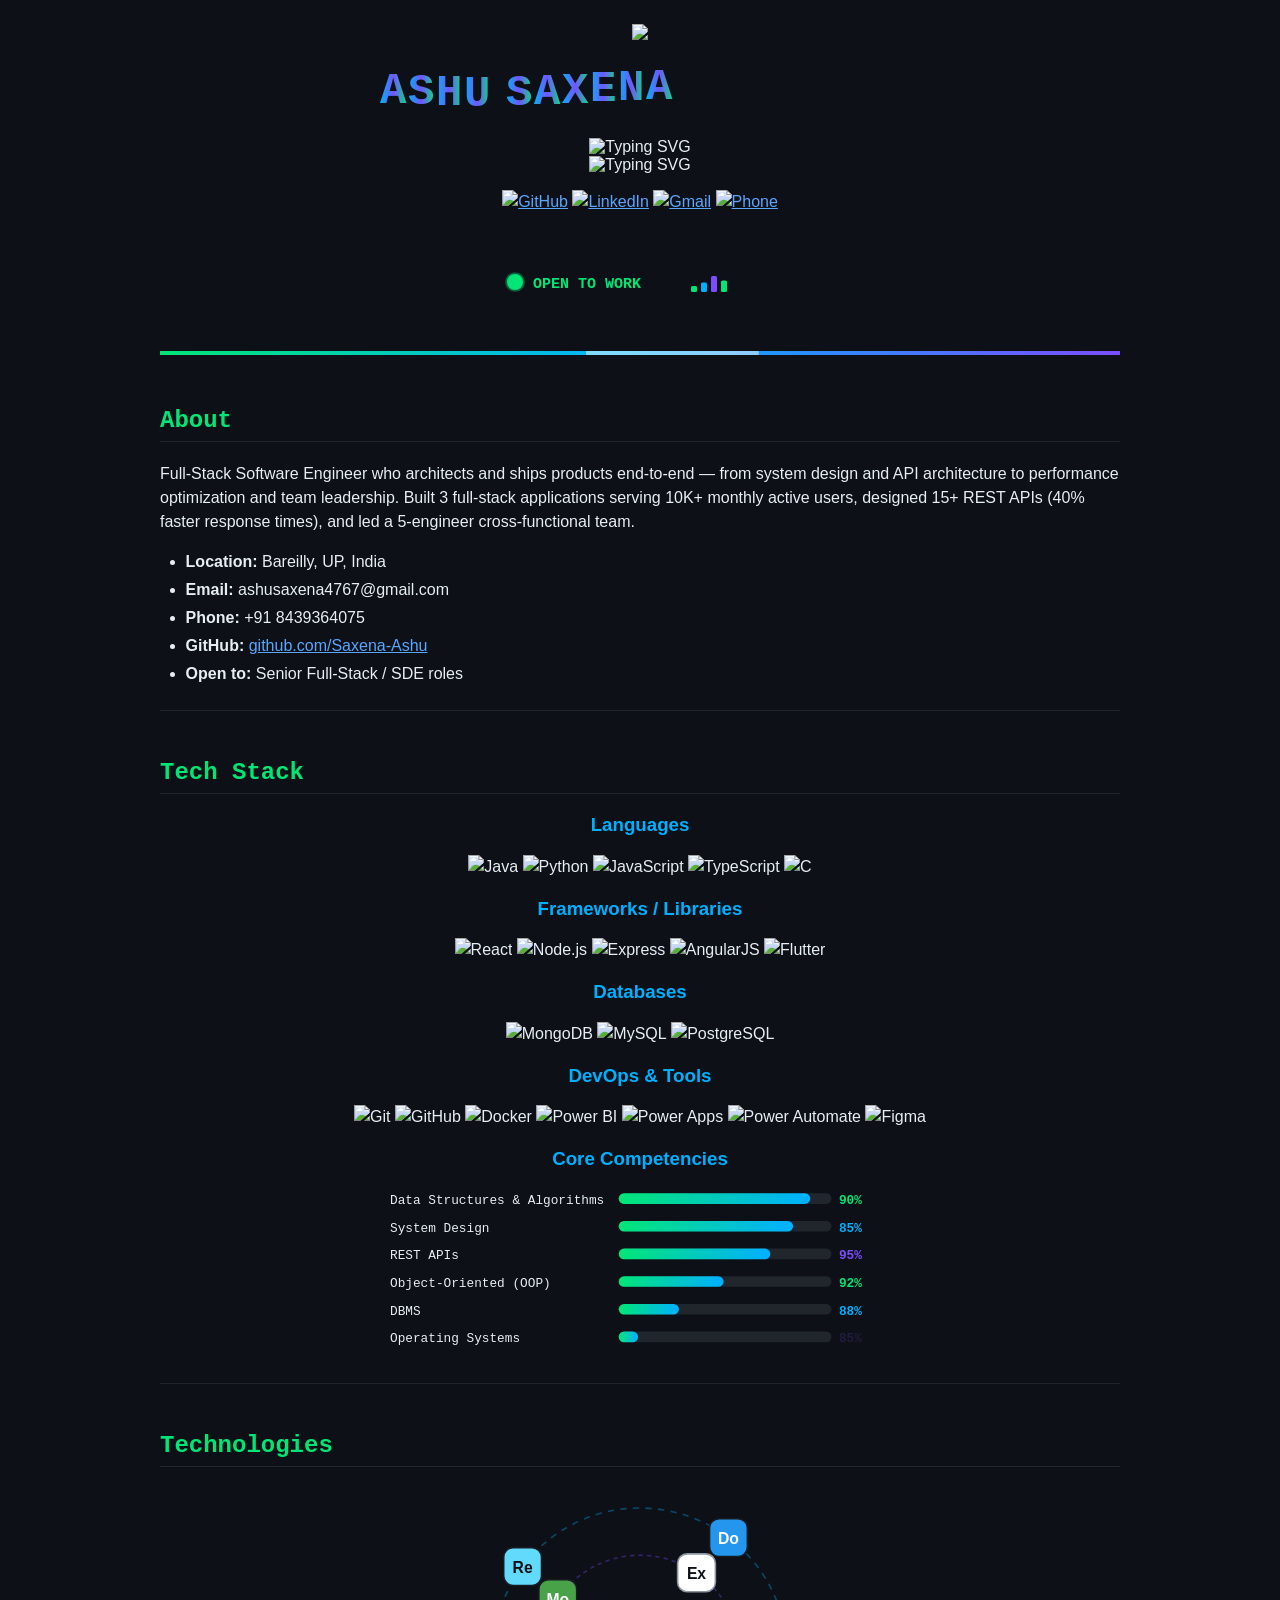
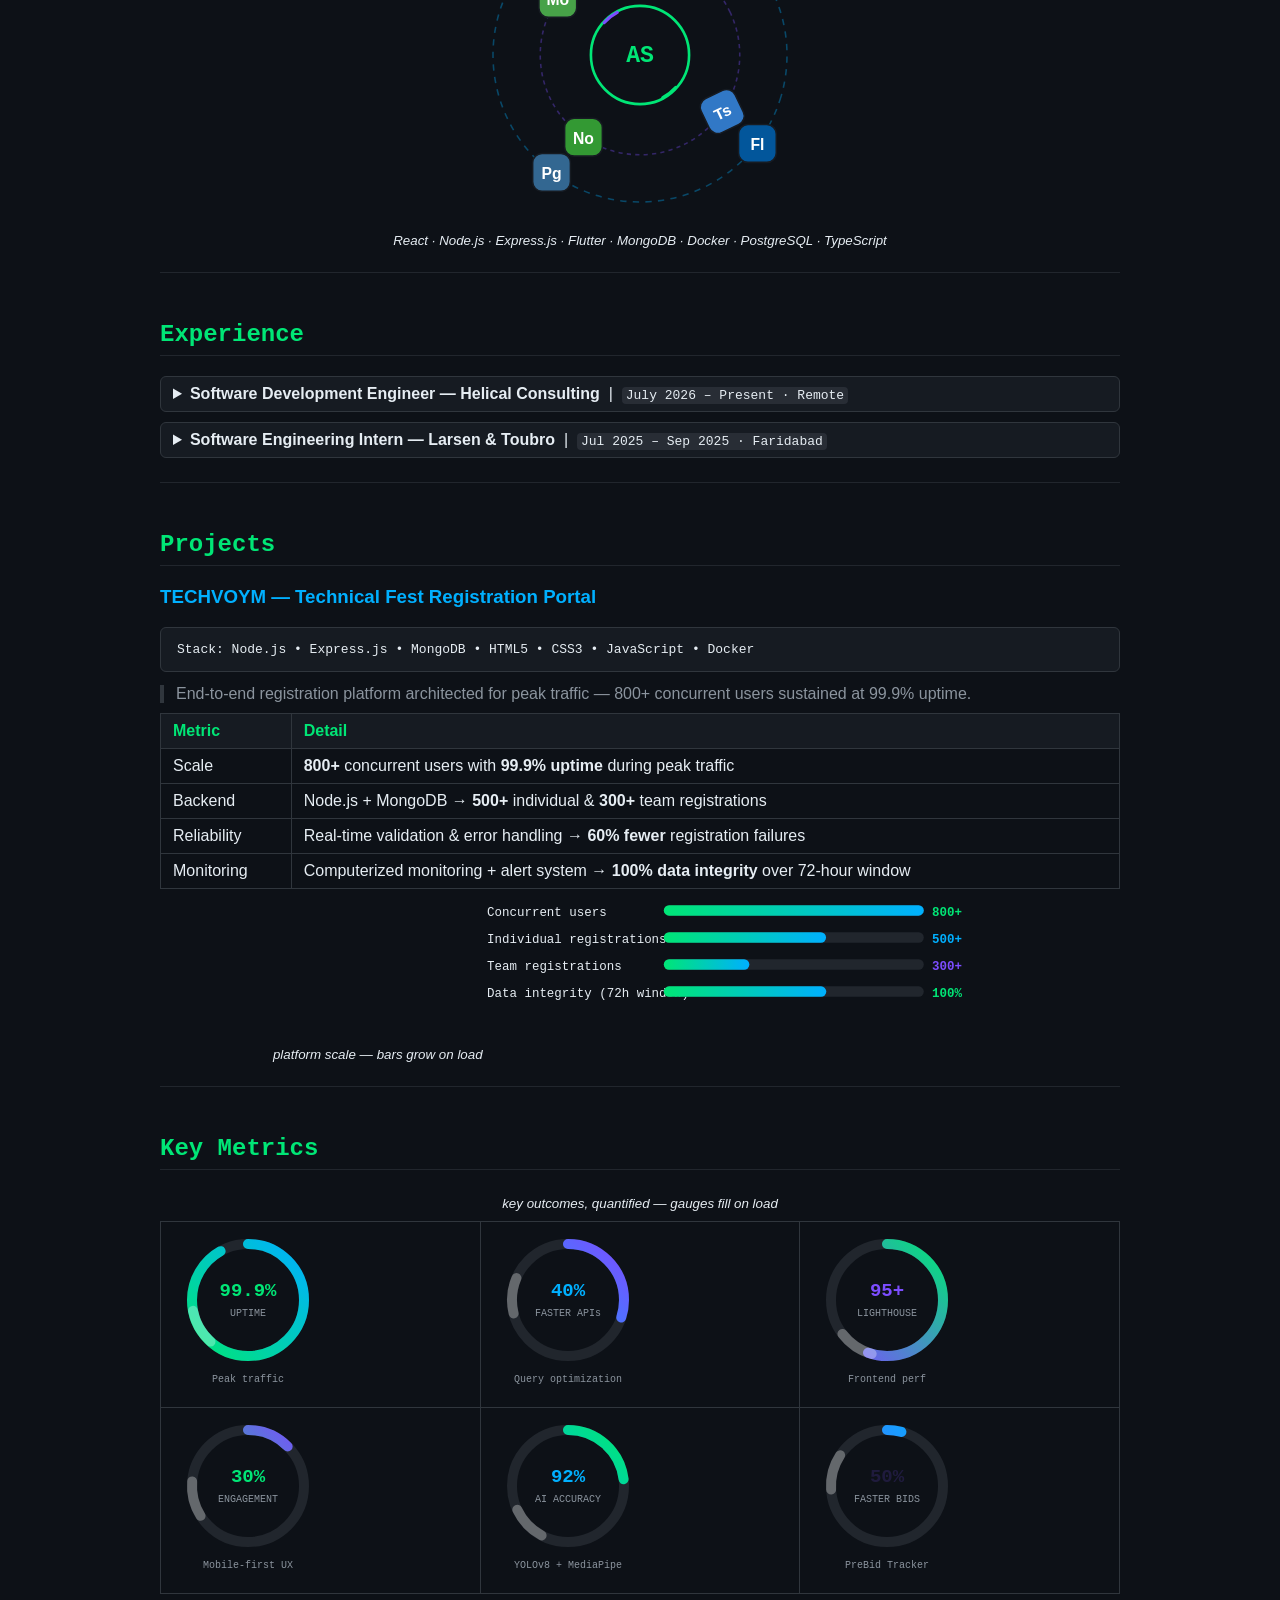
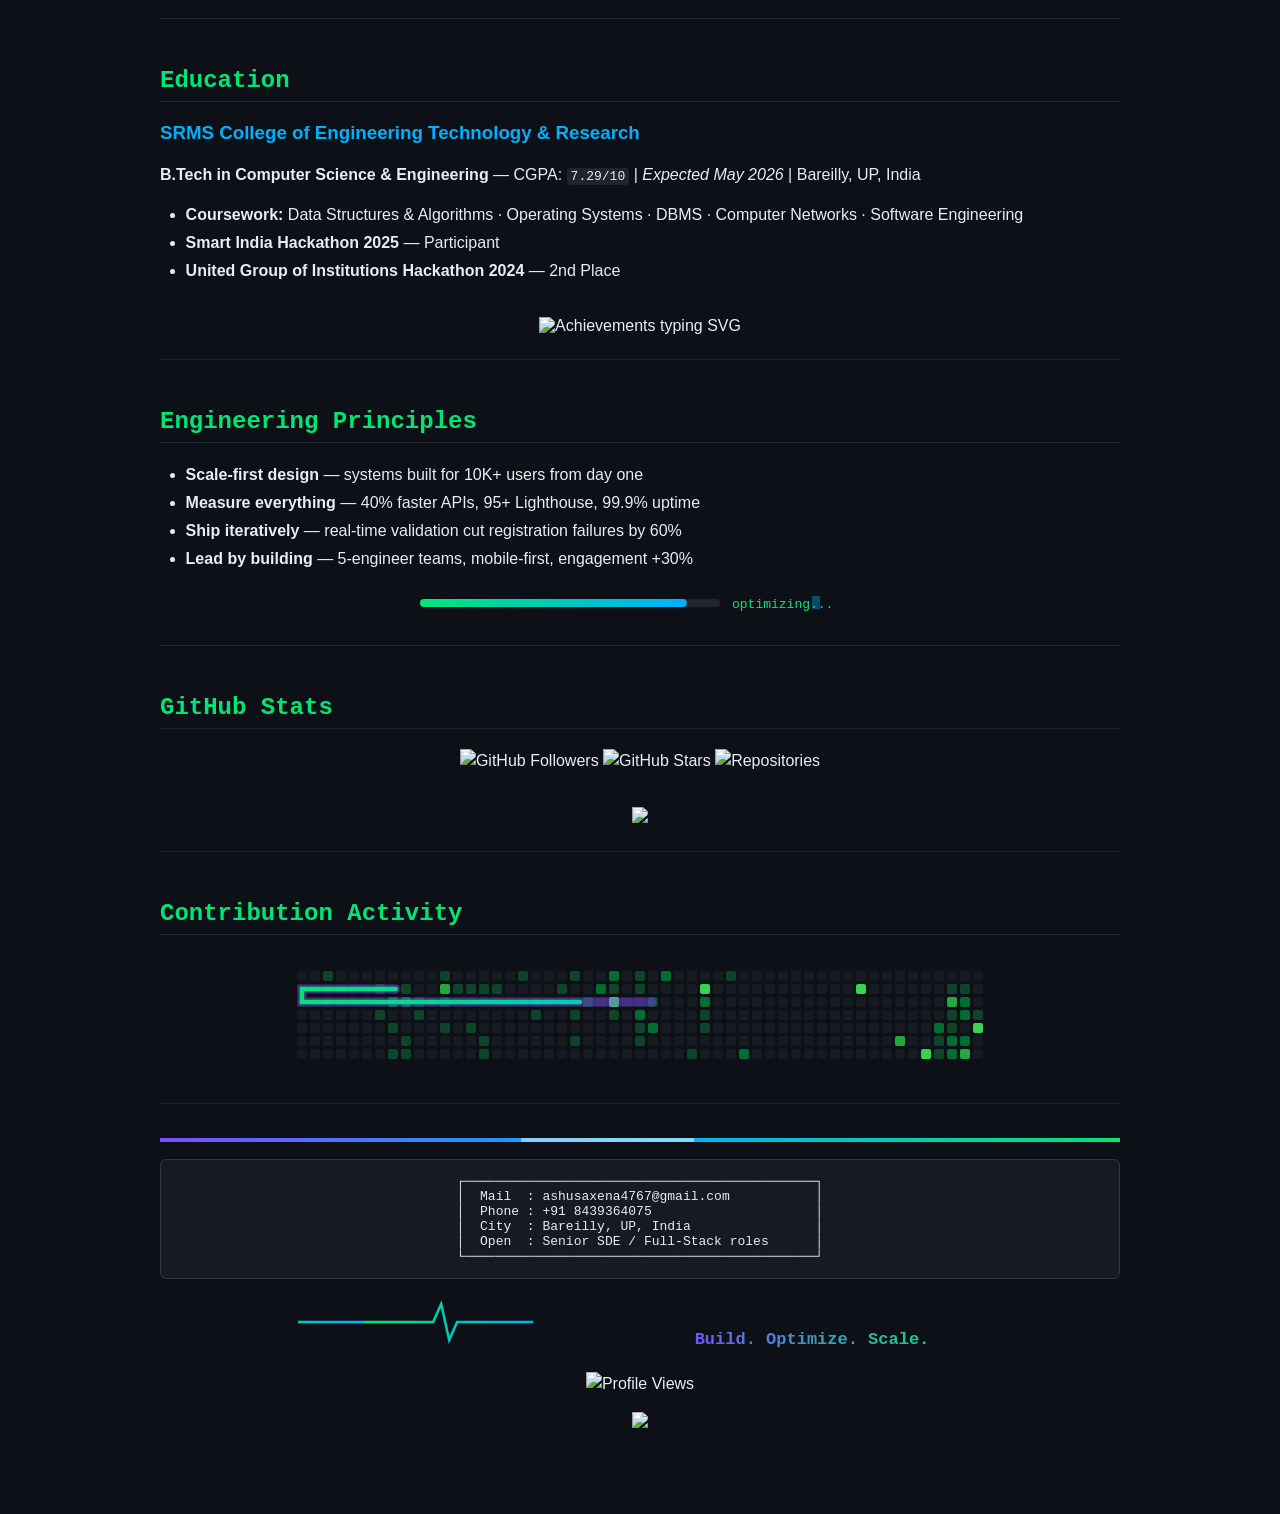
==== .freebuff/preview.html @ bf5a4333 "Final" ====
<!DOCTYPE html>
<html lang="en">
<head>
<meta charset="utf-8">
<meta name="viewport" content="width=device-width, initial-scale=1">
<title>Ashu Saxena — GitHub Profile</title>
<style>
  body { margin: 0; background: #0d1117; color: #e6edf3;
         font-family: -apple-system, BlinkMacSystemFont, "Segoe UI", Helvetica, Arial, sans-serif;
         -webkit-font-smoothing: antialiased; }
  main { max-width: 960px; margin: 0 auto; padding: 24px 16px 72px; }
  h2 { font-family: ui-monospace, SFMono-Regular, "SF Mono", Menlo, Consolas, monospace;
       color: #00E676; border-bottom: 1px solid #21262d; padding-bottom: .3em; margin-top: 2em; }
  h3 { color: #00B0FF; }
  pre { background: #161b22; border: 1px solid #30363d; border-radius: 6px; padding: 14px 16px; overflow-x: auto; }
  code { font-family: ui-monospace, SFMono-Regular, "SF Mono", Menlo, Consolas, monospace;
         font-size: 13px; background: rgba(110,118,129,.2); border-radius: 4px; padding: 1px 4px; }
  pre code { background: none; padding: 0; }
  table { border-collapse: collapse; width: 100%; margin: 10px 0; }
  th, td { border: 1px solid #30363d; padding: 8px 12px; text-align: left; }
  th { background: #161b22; color: #00E676; }
  a { color: #58a6ff; }
  img { max-width: 100%; }
  details { border: 1px solid #30363d; border-radius: 6px; padding: 8px 12px; background: #161b22; margin: 10px 0; }
  summary { cursor: pointer; }
  blockquote { border-left: 4px solid #30363d; padding-left: 12px; color: #8b949e; margin: 10px 0; }
  hr { border: 0; border-top: 1px solid #21262d; margin: 24px 0; }
  p { line-height: 1.5; }
  ul { padding-left: 1.6em; }
  li { margin: 4px 0; line-height: 1.5; }
</style>
</head>
<body>
<main>
<div align="center">
  <img src="https://capsule-render.vercel.app/api?type=waving&color=gradient&customColorList=2,3,6,12,24&height=180&section=header&animation=twinkling" width="100%" />
</div>
<div align="center">
  <svg width="560" viewBox="0 0 560 90" xmlns="http://www.w3.org/2000/svg">
    <defs>
      <linearGradient id="titleGrad" x1="0%" y1="0%" x2="100%" y2="0%">
        <stop offset="0%" stop-color="#00E676">
          <animate attributeName="stop-color" values="#00E676;#00B0FF;#7C4DFF;#00E676" dur="6s" repeatCount="indefinite"/>
        </stop>
        <stop offset="50%" stop-color="#00B0FF">
          <animate attributeName="stop-color" values="#00B0FF;#7C4DFF;#00E676;#00B0FF" dur="6s" repeatCount="indefinite"/>
        </stop>
        <stop offset="100%" stop-color="#7C4DFF">
          <animate attributeName="stop-color" values="#7C4DFF;#00E676;#00B0FF;#7C4DFF" dur="6s" repeatCount="indefinite"/>
        </stop>
      </linearGradient>
    </defs>
    <g font-family="monospace" font-size="44" font-weight="bold" fill="url(#titleGrad)">
      <g><animateTransform attributeName="transform" type="translate" values="0 0;0 -7;0 0" dur="1.5s" repeatCount="indefinite" begin="0.00s"/><text x="20" y="62">A</text></g>
      <g><animateTransform attributeName="transform" type="translate" values="0 0;0 -7;0 0" dur="1.5s" repeatCount="indefinite" begin="0.12s"/><text x="48" y="62">S</text></g>
      <g><animateTransform attributeName="transform" type="translate" values="0 0;0 -7;0 0" dur="1.5s" repeatCount="indefinite" begin="0.24s"/><text x="76" y="62">H</text></g>
      <g><animateTransform attributeName="transform" type="translate" values="0 0;0 -7;0 0" dur="1.5s" repeatCount="indefinite" begin="0.36s"/><text x="104" y="62">U</text></g>
      <g><animateTransform attributeName="transform" type="translate" values="0 0;0 -7;0 0" dur="1.5s" repeatCount="indefinite" begin="0.48s"/><text x="146" y="62">S</text></g>
      <g><animateTransform attributeName="transform" type="translate" values="0 0;0 -7;0 0" dur="1.5s" repeatCount="indefinite" begin="0.60s"/><text x="174" y="62">A</text></g>
      <g><animateTransform attributeName="transform" type="translate" values="0 0;0 -7;0 0" dur="1.5s" repeatCount="indefinite" begin="0.72s"/><text x="202" y="62">X</text></g>
      <g><animateTransform attributeName="transform" type="translate" values="0 0;0 -7;0 0" dur="1.5s" repeatCount="indefinite" begin="0.84s"/><text x="230" y="62">E</text></g>
      <g><animateTransform attributeName="transform" type="translate" values="0 0;0 -7;0 0" dur="1.5s" repeatCount="indefinite" begin="0.96s"/><text x="258" y="62">N</text></g>
      <g><animateTransform attributeName="transform" type="translate" values="0 0;0 -7;0 0" dur="1.5s" repeatCount="indefinite" begin="1.08s"/><text x="286" y="62">A</text></g>
    </g>
  </svg>
</div>
<div align="center">
  <img src="https://readme-typing-svg.demolab.com?font=Fira+Code&weight=600&size=26&duration=2500&pause=900&color=00E676&center=true&vCenter=true&multiline=true&width=760&height=80&lines=Hi%2C+I%27m+Ashu+Saxena;React.js+%7C+Node.js+%7C+Flutter+%7C+TypeScript;Building+products+that+scale" alt="Typing SVG" />
  <br/>
  <img src="https://readme-typing-svg.demolab.com?font=Fira+Code&size=15&pause=1000&color=9CDCFE&center=true&vCenter=true&width=700&lines=3+full-stack+apps+serving+10K%2B+monthly+active+users;15%2B+REST+APIs+%7C+40%25+faster+response+time;Lighthouse+95%2B+scores+%7C+YOLOv8+92%25+accuracy;Open+to+Senior+Full-Stack+roles" alt="Typing SVG" />
  <br/>
<p><a href="https://github.com/Saxena-Ashu"><img src="https://img.shields.io/badge/GitHub-%23121011.svg?style=for-the-badge&logo=github&logoColor=white" alt="GitHub" /></a> <a href="https://www.linkedin.com/in/saxenaashu"><img src="https://img.shields.io/badge/LinkedIn-%230077B5.svg?style=for-the-badge&logo=linkedin&logoColor=white" alt="LinkedIn" /></a> <a href="mailto:ashusaxena4767@gmail.com"><img src="https://img.shields.io/badge/ashusaxena4767%40gmail.com-D14836?style=for-the-badge&logo=gmail&logoColor=white" alt="Gmail" /></a> <a href="tel:+918439364075"><img src="https://img.shields.io/badge/%2B91%208439364075-25D366?style=for-the-badge&logo=whatsapp&logoColor=white" alt="Phone" /></a></p>
</div>
<br/>
<p align="center">
  <svg width="290" height="36" viewBox="0 0 290 36" xmlns="http://www.w3.org/2000/svg">
    <circle cx="20" cy="18" r="10" fill="#00E676" opacity="0.4">
      <animate attributeName="r" values="8;14;8" dur="1.6s" repeatCount="indefinite"/>
      <animate attributeName="opacity" values="0.5;0.1;0.5" dur="1.6s" repeatCount="indefinite"/>
    </circle>
    <circle cx="20" cy="18" r="8" fill="#00E676"/>
    <text x="38" y="24" font-size="15" font-family="monospace" font-weight="bold" fill="#00E676">OPEN TO WORK</text>
    <rect x="196" y="23" width="6" height="5" rx="1.5" fill="#00E676">
      <animate attributeName="height" values="5;16;6;5" dur="1.1s" repeatCount="indefinite"/>
      <animate attributeName="y" values="23;12;22;23" dur="1.1s" repeatCount="indefinite"/>
    </rect>
    <rect x="206" y="22" width="6" height="6" rx="1.5" fill="#00B0FF">
      <animate attributeName="height" values="6;12;8;6" dur="1.1s" repeatCount="indefinite" begin="0.15s"/>
      <animate attributeName="y" values="22;16;20;22" dur="1.1s" repeatCount="indefinite" begin="0.15s"/>
    </rect>
    <rect x="216" y="21" width="6" height="7" rx="1.5" fill="#7C4DFF">
      <animate attributeName="height" values="7;18;9;7" dur="1.1s" repeatCount="indefinite" begin="0.3s"/>
      <animate attributeName="y" values="21;10;19;21" dur="1.1s" repeatCount="indefinite" begin="0.3s"/>
    </rect>
    <rect x="226" y="23" width="6" height="5" rx="1.5" fill="#00E676">
      <animate attributeName="height" values="5;13;7;5" dur="1.1s" repeatCount="indefinite" begin="0.45s"/>
      <animate attributeName="y" values="23;15;21;23" dur="1.1s" repeatCount="indefinite" begin="0.45s"/>
    </rect>
  </svg>
</p>
<br/>
<svg width="100%" height="4" viewBox="0 0 100 4" preserveAspectRatio="none" xmlns="http://www.w3.org/2000/svg">
  <defs>
    <linearGradient id="grad1" x1="0%" y1="0%" x2="100%" y2="0%">
      <stop offset="0%" stop-color="#00E676"/>
      <stop offset="50%" stop-color="#00B0FF"/>
      <stop offset="100%" stop-color="#7C4DFF"/>
    </linearGradient>
  </defs>
  <rect width="100" height="4" fill="url(#grad1)"/>
  <rect width="18" height="4" fill="#ffffff" opacity="0.5">
    <animate attributeName="x" values="-18;100" dur="3.5s" repeatCount="indefinite"/>
  </rect>
</svg>
<h2>About</h2>
<p>Full-Stack Software Engineer who architects and ships products end-to-end — from system design and API architecture to performance optimization and team leadership. Built 3 full-stack applications serving 10K+ monthly active users, designed 15+ REST APIs (40% faster response times), and led a 5-engineer cross-functional team.</p>
<ul><li><strong>Location:</strong> Bareilly, UP, India</li><li><strong>Email:</strong> ashusaxena4767@gmail.com</li><li><strong>Phone:</strong> +91 8439364075</li><li><strong>GitHub:</strong> <a href="https://github.com/Saxena-Ashu">github.com/Saxena-Ashu</a></li><li><strong>Open to:</strong> Senior Full-Stack / SDE roles</li></ul>
<hr/>
<h2>Tech Stack</h2>
<div align="center">
<h3>Languages</h3>
<p><img src="https://img.shields.io/badge/Java-%23ED8B00.svg?style=flat-square&logo=openjdk&logoColor=white" alt="Java" /> <img src="https://img.shields.io/badge/Python-%233776AB.svg?style=flat-square&logo=python&logoColor=white" alt="Python" /> <img src="https://img.shields.io/badge/JavaScript-%23F7DF1E.svg?style=flat-square&logo=javascript&logoColor=black" alt="JavaScript" /> <img src="https://img.shields.io/badge/TypeScript-%23007ACC.svg?style=flat-square&logo=typescript&logoColor=white" alt="TypeScript" /> <img src="https://img.shields.io/badge/C-%23A8B9CC.svg?style=flat-square&logo=c&logoColor=black" alt="C" /></p>
<h3>Frameworks / Libraries</h3>
<p><img src="https://img.shields.io/badge/React.js-%2361DAFB.svg?style=flat-square&logo=react&logoColor=black" alt="React" /> <img src="https://img.shields.io/badge/Node.js-%23339933.svg?style=flat-square&logo=node.js&logoColor=white" alt="Node.js" /> <img src="https://img.shields.io/badge/Express.js-%23000000.svg?style=flat-square&logo=express&logoColor=white" alt="Express" /> <img src="https://img.shields.io/badge/AngularJS-%23E23237.svg?style=flat-square&logo=angular&logoColor=white" alt="AngularJS" /> <img src="https://img.shields.io/badge/Flutter-%2302569B.svg?style=flat-square&logo=flutter&logoColor=white" alt="Flutter" /></p>
<h3>Databases</h3>
<p><img src="https://img.shields.io/badge/MongoDB-%2347A248.svg?style=flat-square&logo=mongodb&logoColor=white" alt="MongoDB" /> <img src="https://img.shields.io/badge/MySQL-%234479A1.svg?style=flat-square&logo=mysql&logoColor=white" alt="MySQL" /> <img src="https://img.shields.io/badge/PostgreSQL-%23316192.svg?style=flat-square&logo=postgresql&logoColor=white" alt="PostgreSQL" /></p>
<h3>DevOps & Tools</h3>
<p><img src="https://img.shields.io/badge/Git-%23F05033.svg?style=flat-square&logo=git&logoColor=white" alt="Git" /> <img src="https://img.shields.io/badge/GitHub-%23121011.svg?style=flat-square&logo=github&logoColor=white" alt="GitHub" /> <img src="https://img.shields.io/badge/Docker-%230db7ed.svg?style=flat-square&logo=docker&logoColor=white" alt="Docker" /> <img src="https://img.shields.io/badge/Power%20BI-%23F2C811.svg?style=flat-square&logo=powerbi&logoColor=black" alt="Power BI" /> <img src="https://img.shields.io/badge/Power%20Apps-%2374276F.svg?style=flat-square&logo=powerapps&logoColor=white" alt="Power Apps" /> <img src="https://img.shields.io/badge/Power%20Automate-%230066FF.svg?style=flat-square&logo=powerautomate&logoColor=white" alt="Power Automate" /> <img src="https://img.shields.io/badge/Figma-%23F24E1E.svg?style=flat-square&logo=figma&logoColor=white" alt="Figma" /></p>
<h3>Core Competencies</h3>
<svg width="500" viewBox="0 0 470 156" xmlns="http://www.w3.org/2000/svg">
  <defs>
    <linearGradient id="barGrad" x1="0%" y1="0%" x2="100%" y2="0%">
      <stop offset="0%" stop-color="#00E676"/>
      <stop offset="100%" stop-color="#00B0FF"/>
    </linearGradient>
  </defs>
  <text x="0" y="14" font-size="12" font-family="monospace" fill="#e6edf3">Data Structures &amp; Algorithms</text>
  <rect x="215" y="4" width="200" height="10" rx="5" fill="#21262d"/>
  <rect x="215" y="4" width="0" height="10" rx="5" fill="url(#barGrad)">
    <animate attributeName="width" from="0" to="180" dur="1.4s" fill="freeze" begin="0.2s"/>
  </rect>
  <text x="422" y="14" font-size="12" font-family="monospace" font-weight="bold" fill="#00E676"><animate attributeName="opacity" from="0" to="1" dur="0.3s" begin="0.3s" fill="freeze"/>90%</text>
  <text x="0" y="40" font-size="12" font-family="monospace" fill="#e6edf3">System Design</text>
  <rect x="215" y="30" width="200" height="10" rx="5" fill="#21262d"/>
  <rect x="215" y="30" width="0" height="10" rx="5" fill="url(#barGrad)">
    <animate attributeName="width" from="0" to="170" dur="1.4s" fill="freeze" begin="0.5s"/>
  </rect>
  <text x="422" y="40" font-size="12" font-family="monospace" font-weight="bold" fill="#00B0FF"><animate attributeName="opacity" from="0" to="1" dur="0.3s" begin="0.6s" fill="freeze"/>85%</text>
  <text x="0" y="66" font-size="12" font-family="monospace" fill="#e6edf3">REST APIs</text>
  <rect x="215" y="56" width="200" height="10" rx="5" fill="#21262d"/>
  <rect x="215" y="56" width="0" height="10" rx="5" fill="url(#barGrad)">
    <animate attributeName="width" from="0" to="190" dur="1.4s" fill="freeze" begin="0.8s"/>
  </rect>
  <text x="422" y="66" font-size="12" font-family="monospace" font-weight="bold" fill="#7C4DFF"><animate attributeName="opacity" from="0" to="1" dur="0.3s" begin="0.9s" fill="freeze"/>95%</text>
  <text x="0" y="92" font-size="12" font-family="monospace" fill="#e6edf3">Object-Oriented (OOP)</text>
  <rect x="215" y="82" width="200" height="10" rx="5" fill="#21262d"/>
  <rect x="215" y="82" width="0" height="10" rx="5" fill="url(#barGrad)">
    <animate attributeName="width" from="0" to="184" dur="1.4s" fill="freeze" begin="1.1s"/>
  </rect>
  <text x="422" y="92" font-size="12" font-family="monospace" font-weight="bold" fill="#00E676"><animate attributeName="opacity" from="0" to="1" dur="0.3s" begin="1.2s" fill="freeze"/>92%</text>
  <text x="0" y="118" font-size="12" font-family="monospace" fill="#e6edf3">DBMS</text>
  <rect x="215" y="108" width="200" height="10" rx="5" fill="#21262d"/>
  <rect x="215" y="108" width="0" height="10" rx="5" fill="url(#barGrad)">
    <animate attributeName="width" from="0" to="176" dur="1.4s" fill="freeze" begin="1.4s"/>
  </rect>
  <text x="422" y="118" font-size="12" font-family="monospace" font-weight="bold" fill="#00B0FF"><animate attributeName="opacity" from="0" to="1" dur="0.3s" begin="1.5s" fill="freeze"/>88%</text>
  <text x="0" y="144" font-size="12" font-family="monospace" fill="#e6edf3">Operating Systems</text>
  <rect x="215" y="134" width="200" height="10" rx="5" fill="#21262d"/>
  <rect x="215" y="134" width="0" height="10" rx="5" fill="url(#barGrad)">
    <animate attributeName="width" from="0" to="170" dur="1.4s" fill="freeze" begin="1.7s"/>
  </rect>
  <text x="422" y="144" font-size="12" font-family="monospace" font-weight="bold" fill="#7C4DFF"><animate attributeName="opacity" from="0" to="1" dur="0.3s" begin="1.8s" fill="freeze"/>85%</text>
</svg>
</div>
<hr/>
<h2>Technologies</h2>
<div align="center">
  <svg width="420" viewBox="0 0 400 320" xmlns="http://www.w3.org/2000/svg">
    <circle cx="200" cy="160" r="140" fill="none" stroke="#00B0FF" stroke-opacity="0.35" stroke-width="1.5" stroke-dasharray="6 6">
      <animateTransform attributeName="transform" type="rotate" from="0 200 160" to="360 200 160" dur="40s" repeatCount="indefinite"/>
      <animate attributeName="opacity" from="0" to="1" dur="0.8s" begin="0.4s" fill="freeze"/>
    </circle>
    <circle cx="200" cy="160" r="95" fill="none" stroke="#7C4DFF" stroke-opacity="0.35" stroke-width="1.5" stroke-dasharray="4 4">
      <animateTransform attributeName="transform" type="rotate" from="360 200 160" to="0 200 160" dur="26s" repeatCount="indefinite"/>
      <animate attributeName="opacity" from="0" to="1" dur="0.8s" begin="0.55s" fill="freeze"/>
    </circle>
    <circle cx="200" cy="160" r="46" fill="#0d1117" stroke="#00E676" stroke-width="2.5">
      <animate attributeName="r" values="44;50;44" dur="2.4s" repeatCount="indefinite"/>
      <animate attributeName="opacity" from="0" to="1" dur="0.4s" begin="0.25s" fill="freeze"/>
    </circle>
    <circle cx="200" cy="160" r="46" fill="none" stroke="#7C4DFF" stroke-width="3" stroke-linecap="round" stroke-dasharray="16 273">
      <animateTransform attributeName="transform" type="rotate" from="0 200 160" to="360 200 160" dur="3s" repeatCount="indefinite"/>
      <animate attributeName="opacity" from="0" to="1" dur="0.4s" begin="0.3s" fill="freeze"/>
    </circle>
    <circle cx="200" cy="160" r="46" fill="none" stroke="#00E676" stroke-width="3" stroke-linecap="round" stroke-dasharray="16 273">
      <animateTransform attributeName="transform" type="rotate" from="180 200 160" to="540 200 160" dur="3s" repeatCount="indefinite"/>
      <animate attributeName="opacity" from="0" to="1" dur="0.4s" begin="0.35s" fill="freeze"/>
    </circle>
    <text x="200" y="167" font-size="22" font-family="monospace" font-weight="bold" fill="#00E676" text-anchor="middle"><animate attributeName="opacity" from="0" to="1" dur="0.4s" begin="0.4s" fill="freeze"/>AS</text>
    <g>
      <animateTransform attributeName="transform" type="rotate" from="0 200 160" to="360 200 160" dur="18s" repeatCount="indefinite"/>
      <g>
        <animateTransform attributeName="transform" type="rotate" from="0 60 160" to="-360 60 160" dur="18s" repeatCount="indefinite"/>
        <rect x="42" y="142" width="36" height="36" rx="9" fill="#61DAFB" stroke="#161b22" stroke-width="1.5"/>
        <text x="60" y="166" font-size="15" font-family="sans-serif" font-weight="bold" fill="#0d1117" text-anchor="middle">Re</text>
        <animate attributeName="opacity" from="0" to="1" dur="0.35s" begin="0.6s" fill="freeze"/>
      </g>
      <g>
        <animateTransform attributeName="transform" type="rotate" from="0 340 160" to="-360 340 160" dur="18s" repeatCount="indefinite"/>
        <rect x="322" y="142" width="36" height="36" rx="9" fill="#02569B" stroke="#161b22" stroke-width="1.5"/>
        <text x="340" y="166" font-size="15" font-family="sans-serif" font-weight="bold" fill="#ffffff" text-anchor="middle">Fl</text>
        <animate attributeName="opacity" from="0" to="1" dur="0.35s" begin="0.75s" fill="freeze"/>
      </g>
      <g>
        <animateTransform attributeName="transform" type="rotate" from="0 200 20" to="-360 200 20" dur="18s" repeatCount="indefinite"/>
        <rect x="182" y="2" width="36" height="36" rx="9" fill="#2496ED" stroke="#161b22" stroke-width="1.5"/>
        <text x="200" y="26" font-size="15" font-family="sans-serif" font-weight="bold" fill="#ffffff" text-anchor="middle">Do</text>
        <animate attributeName="opacity" from="0" to="1" dur="0.35s" begin="0.9s" fill="freeze"/>
      </g>
      <g>
        <animateTransform attributeName="transform" type="rotate" from="0 200 300" to="-360 200 300" dur="18s" repeatCount="indefinite"/>
        <rect x="182" y="282" width="36" height="36" rx="9" fill="#336791" stroke="#161b22" stroke-width="1.5"/>
        <text x="200" y="306" font-size="15" font-family="sans-serif" font-weight="bold" fill="#ffffff" text-anchor="middle">Pg</text>
        <animate attributeName="opacity" from="0" to="1" dur="0.35s" begin="1.05s" fill="freeze"/>
      </g>
    </g>
    <g>
      <animateTransform attributeName="transform" type="rotate" from="360 200 160" to="0 200 160" dur="12s" repeatCount="indefinite"/>
      <g>
        <animateTransform attributeName="transform" type="rotate" from="-360 105 160" to="0 105 160" dur="12s" repeatCount="indefinite"/>
        <rect x="87" y="142" width="36" height="36" rx="9" fill="#339933" stroke="#161b22" stroke-width="1.5"/>
        <text x="105" y="166" font-size="15" font-family="sans-serif" font-weight="bold" fill="#ffffff" text-anchor="middle">No</text>
        <animate attributeName="opacity" from="0" to="1" dur="0.35s" begin="1.2s" fill="freeze"/>
      </g>
      <g>
        <animateTransform attributeName="transform" type="rotate" from="-360 295 160" to="0 295 160" dur="12s" repeatCount="indefinite"/>
        <rect x="277" y="142" width="36" height="36" rx="9" fill="#ffffff" stroke="#8b949e" stroke-width="1.5"/>
        <text x="295" y="166" font-size="15" font-family="sans-serif" font-weight="bold" fill="#0d1117" text-anchor="middle">Ex</text>
        <animate attributeName="opacity" from="0" to="1" dur="0.35s" begin="1.35s" fill="freeze"/>
      </g>
      <g>
        <animateTransform attributeName="transform" type="rotate" from="-360 200 65" to="0 200 65" dur="12s" repeatCount="indefinite"/>
        <rect x="182" y="47" width="36" height="36" rx="9" fill="#47A248" stroke="#161b22" stroke-width="1.5"/>
        <text x="200" y="71" font-size="15" font-family="sans-serif" font-weight="bold" fill="#ffffff" text-anchor="middle">Mo</text>
        <animate attributeName="opacity" from="0" to="1" dur="0.35s" begin="1.5s" fill="freeze"/>
      </g>
      <g>
        <animateTransform attributeName="transform" type="rotate" from="-360 200 255" to="0 200 255" dur="12s" repeatCount="indefinite"/>
        <rect x="182" y="237" width="36" height="36" rx="9" fill="#3178C6" stroke="#161b22" stroke-width="1.5"/>
        <text x="200" y="261" font-size="15" font-family="sans-serif" font-weight="bold" fill="#ffffff" text-anchor="middle">Ts</text>
        <animate attributeName="opacity" from="0" to="1" dur="0.35s" begin="1.65s" fill="freeze"/>
      </g>
    </g>
  </svg>
  <br/>
  <sub><i>React · Node.js · Express.js · Flutter · MongoDB · Docker · PostgreSQL · TypeScript</i></sub>
</div>
<hr/>
<h2>Experience</h2>
<details>
<summary><b>Software Development Engineer — Helical Consulting</b> &nbsp;|&nbsp; <code>July 2026 – Present · Remote</code></summary>
<br/>
<ul><li><strong>Architected and delivered</strong> 3 full-stack web applications serving 10K+ monthly active users (React.js, Node.js, Flutter)</li><li><strong>Designed and implemented</strong> 15+ RESTful APIs — cut average response time by 40% through query optimization and caching</li><li><strong>Owned frontend performance</strong> — code splitting, lazy loading, and image optimization to hold 95+ Lighthouse scores</li><li><strong>Led a cross-functional team of 5 engineers</strong> delivering mobile-first solutions, lifting user engagement by 30%</li></ul>
</details>
<details>
<summary><b>Software Engineering Intern — Larsen & Toubro</b> &nbsp;|&nbsp; <code>Jul 2025 – Sep 2025 · Faridabad</code></summary>
<br/>
<ul><li><strong>Built PreBid Tracker</strong> serving 200+ internal users — reduced bid processing time by 50%</li><li><strong>Automated 15+ workflow processes</strong> with Power Automate, saving 20+ hours weekly</li><li><strong>Created PowerBI dashboards</strong> delivering real-time analytics to 50+ stakeholders</li><li><strong>Engineered Worker Monitoring System</strong> (YOLOv8 + MediaPipe) with 92% activity recognition accuracy</li></ul>
</details>
<hr/>
<h2>Projects</h2>
<h3>TECHVOYM — Technical Fest Registration Portal</h3>
<pre><code class="language-text">Stack: Node.js • Express.js • MongoDB • HTML5 • CSS3 • JavaScript • Docker
</code></pre>
<blockquote>End-to-end registration platform architected for peak traffic — 800+ concurrent users sustained at 99.9% uptime.</blockquote>
<table><thead><tr><th>Metric</th><th>Detail</th></tr></thead><tbody><tr><td>Scale</td><td><strong>800+</strong> concurrent users with <strong>99.9% uptime</strong> during peak traffic</td></tr><tr><td>Backend</td><td>Node.js + MongoDB → <strong>500+</strong> individual & <strong>300+</strong> team registrations</td></tr><tr><td>Reliability</td><td>Real-time validation & error handling → <strong>60% fewer</strong> registration failures</td></tr><tr><td>Monitoring</td><td>Computerized monitoring + alert system → <strong>100% data integrity</strong> over 72-hour window</td></tr></tbody></table>
<div align="center">
<sub><i>platform scale — bars grow on load</i></sub>
<svg width="520" viewBox="0 0 500 150" xmlns="http://www.w3.org/2000/svg">
  <defs>
    <linearGradient id="mbGrad" x1="0%" y1="0%" x2="100%" y2="0%">
      <stop offset="0%" stop-color="#00E676"/>
      <stop offset="100%" stop-color="#00B0FF"/>
    </linearGradient>
  </defs>
  <text x="0" y="16" font-size="12" font-family="monospace" fill="#e6edf3">Concurrent users</text>
  <rect x="170" y="6" width="250" height="10" rx="5" fill="#21262d"/>
  <rect x="170" y="6" width="0" height="10" rx="5" fill="url(#mbGrad)">
    <animate attributeName="width" from="0" to="250" dur="1.2s" fill="freeze" begin="0.2s"/>
  </rect>
  <text x="428" y="16" font-size="12" font-family="monospace" font-weight="bold" fill="#00E676">800+</text>
  <text x="0" y="42" font-size="12" font-family="monospace" fill="#e6edf3">Individual registrations</text>
  <rect x="170" y="32" width="250" height="10" rx="5" fill="#21262d"/>
  <rect x="170" y="32" width="0" height="10" rx="5" fill="url(#mbGrad)">
    <animate attributeName="width" from="0" to="156" dur="1.2s" fill="freeze" begin="0.5s"/>
  </rect>
  <text x="428" y="42" font-size="12" font-family="monospace" font-weight="bold" fill="#00B0FF">500+</text>
  <text x="0" y="68" font-size="12" font-family="monospace" fill="#e6edf3">Team registrations</text>
  <rect x="170" y="58" width="250" height="10" rx="5" fill="#21262d"/>
  <rect x="170" y="58" width="0" height="10" rx="5" fill="url(#mbGrad)">
    <animate attributeName="width" from="0" to="94" dur="1.2s" fill="freeze" begin="0.8s"/>
  </rect>
  <text x="428" y="68" font-size="12" font-family="monospace" font-weight="bold" fill="#7C4DFF">300+</text>
  <text x="0" y="94" font-size="12" font-family="monospace" fill="#e6edf3">Data integrity (72h window)</text>
  <rect x="170" y="84" width="250" height="10" rx="5" fill="#21262d"/>
  <rect x="170" y="84" width="0" height="10" rx="5" fill="url(#mbGrad)">
    <animate attributeName="width" from="0" to="250" dur="1.2s" fill="freeze" begin="1.1s"/>
  </rect>
  <text x="428" y="94" font-size="12" font-family="monospace" font-weight="bold" fill="#00E676">100%</text>
</svg>
</div>
<hr/>
<h2>Key Metrics</h2>
<div align="center">
<sub><i>key outcomes, quantified — gauges fill on load</i></sub>
<table>
<tr>
<td>
<svg width="150" height="165" viewBox="0 0 150 165" xmlns="http://www.w3.org/2000/svg">
  <defs>
    <linearGradient id="g1" x1="0%" y1="0%" x2="100%" y2="100%">
      <stop offset="0%" stop-color="#00E676"/>
      <stop offset="100%" stop-color="#00B0FF"/>
    </linearGradient>
  </defs>
  <circle cx="75" cy="70" r="56" fill="none" stroke="#21262d" stroke-width="10"/>
  <circle cx="75" cy="70" r="56" fill="none" stroke="url(#g1)" stroke-width="10" stroke-linecap="round" stroke-dasharray="352" stroke-dashoffset="352" transform="rotate(-90 75 70)">
    <animate attributeName="stroke-dashoffset" from="352" to="0" dur="1.8s" fill="freeze" begin="0.2s"/>
  </circle>
  <circle cx="75" cy="70" r="56" fill="none" stroke="#ffffff" stroke-opacity="0.3" stroke-width="10" stroke-linecap="round" stroke-dasharray="36 316">
    <animateTransform attributeName="transform" type="rotate" from="-90 75 70" to="270 75 70" dur="3s" repeatCount="indefinite"/>
  </circle>
  <text x="75" y="66" font-size="19" font-family="monospace" font-weight="bold" fill="#00E676" text-anchor="middle"><animate attributeName="opacity" from="0" to="1" dur="0.3s" begin="0.3s" fill="freeze"/>99.9%</text>
  <text x="75" y="86" font-size="10" font-family="monospace" fill="#8b949e" text-anchor="middle">UPTIME</text>
  <text x="75" y="152" font-size="10" font-family="monospace" fill="#8b949e" text-anchor="middle">Peak traffic</text>
</svg>
</td>
<td>
<svg width="150" height="165" viewBox="0 0 150 165" xmlns="http://www.w3.org/2000/svg">
  <defs>
    <linearGradient id="g2" x1="0%" y1="0%" x2="100%" y2="100%">
      <stop offset="0%" stop-color="#00B0FF"/>
      <stop offset="100%" stop-color="#7C4DFF"/>
    </linearGradient>
  </defs>
  <circle cx="75" cy="70" r="56" fill="none" stroke="#21262d" stroke-width="10"/>
  <circle cx="75" cy="70" r="56" fill="none" stroke="url(#g2)" stroke-width="10" stroke-linecap="round" stroke-dasharray="352" stroke-dashoffset="352" transform="rotate(-90 75 70)">
    <animate attributeName="stroke-dashoffset" from="352" to="211.2" dur="1.8s" fill="freeze" begin="0.5s"/>
  </circle>
  <circle cx="75" cy="70" r="56" fill="none" stroke="#ffffff" stroke-opacity="0.3" stroke-width="10" stroke-linecap="round" stroke-dasharray="36 316">
    <animateTransform attributeName="transform" type="rotate" from="-90 75 70" to="270 75 70" dur="2.6s" repeatCount="indefinite"/>
  </circle>
  <text x="75" y="66" font-size="19" font-family="monospace" font-weight="bold" fill="#00B0FF" text-anchor="middle"><animate attributeName="opacity" from="0" to="1" dur="0.3s" begin="0.6s" fill="freeze"/>40%</text>
  <text x="75" y="86" font-size="10" font-family="monospace" fill="#8b949e" text-anchor="middle">FASTER APIs</text>
  <text x="75" y="152" font-size="10" font-family="monospace" fill="#8b949e" text-anchor="middle">Query optimization</text>
</svg>
</td>
<td>
<svg width="150" height="165" viewBox="0 0 150 165" xmlns="http://www.w3.org/2000/svg">
  <defs>
    <linearGradient id="g3" x1="0%" y1="0%" x2="100%" y2="100%">
      <stop offset="0%" stop-color="#7C4DFF"/>
      <stop offset="100%" stop-color="#00E676"/>
    </linearGradient>
  </defs>
  <circle cx="75" cy="70" r="56" fill="none" stroke="#21262d" stroke-width="10"/>
  <circle cx="75" cy="70" r="56" fill="none" stroke="url(#g3)" stroke-width="10" stroke-linecap="round" stroke-dasharray="352" stroke-dashoffset="352" transform="rotate(-90 75 70)">
    <animate attributeName="stroke-dashoffset" from="352" to="17.6" dur="1.8s" fill="freeze" begin="0.8s"/>
  </circle>
  <circle cx="75" cy="70" r="56" fill="none" stroke="#ffffff" stroke-opacity="0.3" stroke-width="10" stroke-linecap="round" stroke-dasharray="36 316">
    <animateTransform attributeName="transform" type="rotate" from="-90 75 70" to="270 75 70" dur="3.4s" repeatCount="indefinite"/>
  </circle>
  <text x="75" y="66" font-size="19" font-family="monospace" font-weight="bold" fill="#7C4DFF" text-anchor="middle"><animate attributeName="opacity" from="0" to="1" dur="0.3s" begin="0.9s" fill="freeze"/>95+</text>
  <text x="75" y="86" font-size="10" font-family="monospace" fill="#8b949e" text-anchor="middle">LIGHTHOUSE</text>
  <text x="75" y="152" font-size="10" font-family="monospace" fill="#8b949e" text-anchor="middle">Frontend perf</text>
</svg>
</td>
</tr>
<tr>
<td>
<svg width="150" height="165" viewBox="0 0 150 165" xmlns="http://www.w3.org/2000/svg">
  <defs>
    <linearGradient id="g4" x1="0%" y1="0%" x2="100%" y2="100%">
      <stop offset="0%" stop-color="#00E676"/>
      <stop offset="100%" stop-color="#7C4DFF"/>
    </linearGradient>
  </defs>
  <circle cx="75" cy="70" r="56" fill="none" stroke="#21262d" stroke-width="10"/>
  <circle cx="75" cy="70" r="56" fill="none" stroke="url(#g4)" stroke-width="10" stroke-linecap="round" stroke-dasharray="352" stroke-dashoffset="352" transform="rotate(-90 75 70)">
    <animate attributeName="stroke-dashoffset" from="352" to="246.4" dur="1.8s" fill="freeze" begin="1.1s"/>
  </circle>
  <circle cx="75" cy="70" r="56" fill="none" stroke="#ffffff" stroke-opacity="0.3" stroke-width="10" stroke-linecap="round" stroke-dasharray="36 316">
    <animateTransform attributeName="transform" type="rotate" from="-90 75 70" to="270 75 70" dur="2.8s" repeatCount="indefinite"/>
  </circle>
  <text x="75" y="66" font-size="19" font-family="monospace" font-weight="bold" fill="#00E676" text-anchor="middle"><animate attributeName="opacity" from="0" to="1" dur="0.3s" begin="1.2s" fill="freeze"/>30%</text>
  <text x="75" y="86" font-size="10" font-family="monospace" fill="#8b949e" text-anchor="middle">ENGAGEMENT</text>
  <text x="75" y="152" font-size="10" font-family="monospace" fill="#8b949e" text-anchor="middle">Mobile-first UX</text>
</svg>
</td>
<td>
<svg width="150" height="165" viewBox="0 0 150 165" xmlns="http://www.w3.org/2000/svg">
  <defs>
    <linearGradient id="g5" x1="0%" y1="0%" x2="100%" y2="100%">
      <stop offset="0%" stop-color="#00B0FF"/>
      <stop offset="100%" stop-color="#00E676"/>
    </linearGradient>
  </defs>
  <circle cx="75" cy="70" r="56" fill="none" stroke="#21262d" stroke-width="10"/>
  <circle cx="75" cy="70" r="56" fill="none" stroke="url(#g5)" stroke-width="10" stroke-linecap="round" stroke-dasharray="352" stroke-dashoffset="352" transform="rotate(-90 75 70)">
    <animate attributeName="stroke-dashoffset" from="352" to="28.16" dur="1.8s" fill="freeze" begin="1.4s"/>
  </circle>
  <circle cx="75" cy="70" r="56" fill="none" stroke="#ffffff" stroke-opacity="0.3" stroke-width="10" stroke-linecap="round" stroke-dasharray="36 316">
    <animateTransform attributeName="transform" type="rotate" from="-90 75 70" to="270 75 70" dur="3.2s" repeatCount="indefinite"/>
  </circle>
  <text x="75" y="66" font-size="19" font-family="monospace" font-weight="bold" fill="#00B0FF" text-anchor="middle"><animate attributeName="opacity" from="0" to="1" dur="0.3s" begin="1.5s" fill="freeze"/>92%</text>
  <text x="75" y="86" font-size="10" font-family="monospace" fill="#8b949e" text-anchor="middle">AI ACCURACY</text>
  <text x="75" y="152" font-size="10" font-family="monospace" fill="#8b949e" text-anchor="middle">YOLOv8 + MediaPipe</text>
</svg>
</td>
<td>
<svg width="150" height="165" viewBox="0 0 150 165" xmlns="http://www.w3.org/2000/svg">
  <defs>
    <linearGradient id="g6" x1="0%" y1="0%" x2="100%" y2="100%">
      <stop offset="0%" stop-color="#7C4DFF"/>
      <stop offset="100%" stop-color="#00B0FF"/>
    </linearGradient>
  </defs>
  <circle cx="75" cy="70" r="56" fill="none" stroke="#21262d" stroke-width="10"/>
  <circle cx="75" cy="70" r="56" fill="none" stroke="url(#g6)" stroke-width="10" stroke-linecap="round" stroke-dasharray="352" stroke-dashoffset="352" transform="rotate(-90 75 70)">
    <animate attributeName="stroke-dashoffset" from="352" to="176" dur="1.8s" fill="freeze" begin="1.7s"/>
  </circle>
  <circle cx="75" cy="70" r="56" fill="none" stroke="#ffffff" stroke-opacity="0.3" stroke-width="10" stroke-linecap="round" stroke-dasharray="36 316">
    <animateTransform attributeName="transform" type="rotate" from="-90 75 70" to="270 75 70" dur="2.5s" repeatCount="indefinite"/>
  </circle>
  <text x="75" y="66" font-size="19" font-family="monospace" font-weight="bold" fill="#7C4DFF" text-anchor="middle"><animate attributeName="opacity" from="0" to="1" dur="0.3s" begin="1.8s" fill="freeze"/>50%</text>
  <text x="75" y="86" font-size="10" font-family="monospace" fill="#8b949e" text-anchor="middle">FASTER BIDS</text>
  <text x="75" y="152" font-size="10" font-family="monospace" fill="#8b949e" text-anchor="middle">PreBid Tracker</text>
</svg>
</td>
</tr>
</table>
</div>
<hr/>
<h2>Education</h2>
<h3>SRMS College of Engineering Technology & Research</h3>
<p><strong>B.Tech in Computer Science & Engineering</strong> — CGPA: <code>7.29/10</code> | <em>Expected May 2026</em> | Bareilly, UP, India</p>
<ul><li><strong>Coursework:</strong> Data Structures & Algorithms · Operating Systems · DBMS · Computer Networks · Software Engineering</li><li><strong>Smart India Hackathon 2025</strong> — Participant</li><li><strong>United Group of Institutions Hackathon 2024</strong> — 2nd Place</li></ul>
<br/>
<div align="center">
  <img src="https://readme-typing-svg.demolab.com?font=Fira+Code&size=15&pause=1100&color=00B0FF&center=true&vCenter=true&width=760&lines=Smart+India+Hackathon+2025+%7C+Participant;United+Group+Hackathon+2024+%7C+2nd+Place;CGPA+7.29%2F10+%7C+B.Tech+CSE+%40+SRMS+College" alt="Achievements typing SVG" />
</div>
<hr/>
<h2>Engineering Principles</h2>
<ul><li><strong>Scale-first design</strong> — systems built for 10K+ users from day one</li><li><strong>Measure everything</strong> — 40% faster APIs, 95+ Lighthouse, 99.9% uptime</li><li><strong>Ship iteratively</strong> — real-time validation cut registration failures by 60%</li><li><strong>Lead by building</strong> — 5-engineer teams, mobile-first, engagement +30%</li></ul>
<div align="center">
  <svg width="440" height="30" viewBox="0 0 440 30" xmlns="http://www.w3.org/2000/svg">
    <defs>
      <linearGradient id="compGrad" x1="0%" y1="0%" x2="100%" y2="0%">
        <stop offset="0%" stop-color="#00E676"/>
        <stop offset="100%" stop-color="#00B0FF"/>
      </linearGradient>
    </defs>
    <rect x="0" y="12" width="300" height="8" rx="4" fill="#21262d"/>
    <rect x="0" y="12" width="0" height="8" rx="4" fill="url(#compGrad)">
      <animate attributeName="width" values="0;300;300" keyTimes="0;0.8;1" dur="2.6s" repeatCount="indefinite"/>
    </rect>
    <text x="312" y="21" font-size="13" font-family="monospace" fill="#00E676">optimizing...</text>
    <rect x="392" y="9" width="8" height="13" fill="#00B0FF">
      <animate attributeName="opacity" values="1;0;1" dur="0.8s" repeatCount="indefinite"/>
    </rect>
  </svg>
</div>
<hr/>
<h2>GitHub Stats</h2>
<div align="center">
<p><img src="https://img.shields.io/github/followers/Saxena-Ashu?style=for-the-badge&logo=github&labelColor=0d1117&color=00E676" alt="GitHub Followers" /> <img src="https://img.shields.io/github/stars/Saxena-Ashu?style=for-the-badge&logo=github&labelColor=0d1117&color=00B0FF" alt="GitHub Stars" /> <img src="https://img.shields.io/github/repos/Saxena-Ashu?style=for-the-badge&logo=github&labelColor=0d1117&color=7C4DFF" alt="Repositories" /></p>
<br/>
<img src="https://github-readme-activity-graph.vercel.app/graph?username=Saxena-Ashu&theme=github-dark&bg_color=0d1117&color=00E676&line=00B0FF&point=7C4DFF&area=true&hide_border=true&radius=16&height=340" width="95%" />
<!-- The github-readme-stats cards were removed while that service is down (HTTP 503). Restore them here once it recovers. -->
</div>
<hr/>
<h2>Contribution Activity</h2>
<!--
<p>The snake below renders instantly from snake.svg (upload that file to the repo root). It becomes auto-updating if you also run the workflow once: Actions → "Generate Snake" → Run workflow → creates the "output" branch. --></p>
<div align="center">
  <svg width="718" height="120" viewBox="0 0 718 120" xmlns="http://www.w3.org/2000/svg" role="img" aria-label="GitHub contribution snake for Saxena-Ashu">
  <defs>
    <linearGradient id="snakeGrad" x1="0%" y1="0%" x2="100%" y2="0%">
      <stop offset="0%" stop-color="#00E676"/>
      <stop offset="100%" stop-color="#00B0FF"/>
    </linearGradient>
  </defs>
  <rect width="718" height="120" fill="#0d1117"/>
  <rect x="16" y="16" width="10" height="10" rx="2" fill="#161b22"/><rect x="16" y="29" width="10" height="10" rx="2" fill="#161b22"/><rect x="16" y="42" width="10" height="10" rx="2" fill="#161b22"/><rect x="16" y="55" width="10" height="10" rx="2" fill="#161b22"/><rect x="16" y="68" width="10" height="10" rx="2" fill="#161b22"/><rect x="16" y="81" width="10" height="10" rx="2" fill="#161b22"/><rect x="16" y="94" width="10" height="10" rx="2" fill="#161b22"/><rect x="29" y="16" width="10" height="10" rx="2" fill="#161b22"/><rect x="29" y="29" width="10" height="10" rx="2" fill="#161b22"/><rect x="29" y="42" width="10" height="10" rx="2" fill="#161b22"/><rect x="29" y="55" width="10" height="10" rx="2" fill="#161b22"/><rect x="29" y="68" width="10" height="10" rx="2" fill="#161b22"/><rect x="29" y="81" width="10" height="10" rx="2" fill="#161b22"/><rect x="29" y="94" width="10" height="10" rx="2" fill="#161b22"/><rect x="42" y="16" width="10" height="10" rx="2" fill="#0e4429"/><rect x="42" y="29" width="10" height="10" rx="2" fill="#161b22"/><rect x="42" y="42" width="10" height="10" rx="2" fill="#161b22"/><rect x="42" y="55" width="10" height="10" rx="2" fill="#161b22"/><rect x="42" y="68" width="10" height="10" rx="2" fill="#161b22"/><rect x="42" y="81" width="10" height="10" rx="2" fill="#161b22"/><rect x="42" y="94" width="10" height="10" rx="2" fill="#161b22"/><rect x="55" y="16" width="10" height="10" rx="2" fill="#161b22"/><rect x="55" y="29" width="10" height="10" rx="2" fill="#161b22"/><rect x="55" y="42" width="10" height="10" rx="2" fill="#161b22"/><rect x="55" y="55" width="10" height="10" rx="2" fill="#161b22"/><rect x="55" y="68" width="10" height="10" rx="2" fill="#161b22"/><rect x="55" y="81" width="10" height="10" rx="2" fill="#161b22"/><rect x="55" y="94" width="10" height="10" rx="2" fill="#161b22"/><rect x="68" y="16" width="10" height="10" rx="2" fill="#161b22"/><rect x="68" y="29" width="10" height="10" rx="2" fill="#161b22"/><rect x="68" y="42" width="10" height="10" rx="2" fill="#161b22"/><rect x="68" y="55" width="10" height="10" rx="2" fill="#161b22"/><rect x="68" y="68" width="10" height="10" rx="2" fill="#161b22"/><rect x="68" y="81" width="10" height="10" rx="2" fill="#161b22"/><rect x="68" y="94" width="10" height="10" rx="2" fill="#161b22"/><rect x="81" y="16" width="10" height="10" rx="2" fill="#161b22"/><rect x="81" y="29" width="10" height="10" rx="2" fill="#161b22"/><rect x="81" y="42" width="10" height="10" rx="2" fill="#161b22"/><rect x="81" y="55" width="10" height="10" rx="2" fill="#161b22"/><rect x="81" y="68" width="10" height="10" rx="2" fill="#161b22"/><rect x="81" y="81" width="10" height="10" rx="2" fill="#161b22"/><rect x="81" y="94" width="10" height="10" rx="2" fill="#161b22"/><rect x="94" y="16" width="10" height="10" rx="2" fill="#161b22"/><rect x="94" y="29" width="10" height="10" rx="2" fill="#0e4429"/><rect x="94" y="42" width="10" height="10" rx="2" fill="#161b22"/><rect x="94" y="55" width="10" height="10" rx="2" fill="#0e4429"/><rect x="94" y="68" width="10" height="10" rx="2" fill="#161b22"/><rect x="94" y="81" width="10" height="10" rx="2" fill="#161b22"/><rect x="94" y="94" width="10" height="10" rx="2" fill="#161b22"/><rect x="107" y="16" width="10" height="10" rx="2" fill="#161b22"/><rect x="107" y="29" width="10" height="10" rx="2" fill="#161b22"/><rect x="107" y="42" width="10" height="10" rx="2" fill="#006d32"/><rect x="107" y="55" width="10" height="10" rx="2" fill="#161b22"/><rect x="107" y="68" width="10" height="10" rx="2" fill="#0e4429"/><rect x="107" y="81" width="10" height="10" rx="2" fill="#161b22"/><rect x="107" y="94" width="10" height="10" rx="2" fill="#0e4429"/><rect x="120" y="16" width="10" height="10" rx="2" fill="#161b22"/><rect x="120" y="29" width="10" height="10" rx="2" fill="#0e4429"/><rect x="120" y="42" width="10" height="10" rx="2" fill="#006d32"/><rect x="120" y="55" width="10" height="10" rx="2" fill="#161b22"/><rect x="120" y="68" width="10" height="10" rx="2" fill="#161b22"/><rect x="120" y="81" width="10" height="10" rx="2" fill="#0e4429"/><rect x="120" y="94" width="10" height="10" rx="2" fill="#0e4429"/><rect x="133" y="16" width="10" height="10" rx="2" fill="#161b22"/><rect x="133" y="29" width="10" height="10" rx="2" fill="#161b22"/><rect x="133" y="42" width="10" height="10" rx="2" fill="#0e4429"/><rect x="133" y="55" width="10" height="10" rx="2" fill="#0e4429"/><rect x="133" y="68" width="10" height="10" rx="2" fill="#161b22"/><rect x="133" y="81" width="10" height="10" rx="2" fill="#161b22"/><rect x="133" y="94" width="10" height="10" rx="2" fill="#161b22"/><rect x="146" y="16" width="10" height="10" rx="2" fill="#161b22"/><rect x="146" y="29" width="10" height="10" rx="2" fill="#161b22"/><rect x="146" y="42" width="10" height="10" rx="2" fill="#161b22"/><rect x="146" y="55" width="10" height="10" rx="2" fill="#161b22"/><rect x="146" y="68" width="10" height="10" rx="2" fill="#161b22"/><rect x="146" y="81" width="10" height="10" rx="2" fill="#161b22"/><rect x="146" y="94" width="10" height="10" rx="2" fill="#161b22"/><rect x="159" y="16" width="10" height="10" rx="2" fill="#0e4429"/><rect x="159" y="29" width="10" height="10" rx="2" fill="#26a641"/><rect x="159" y="42" width="10" height="10" rx="2" fill="#0e4429"/><rect x="159" y="55" width="10" height="10" rx="2" fill="#161b22"/><rect x="159" y="68" width="10" height="10" rx="2" fill="#0e4429"/><rect x="159" y="81" width="10" height="10" rx="2" fill="#161b22"/><rect x="159" y="94" width="10" height="10" rx="2" fill="#161b22"/><rect x="172" y="16" width="10" height="10" rx="2" fill="#161b22"/><rect x="172" y="29" width="10" height="10" rx="2" fill="#0e4429"/><rect x="172" y="42" width="10" height="10" rx="2" fill="#161b22"/><rect x="172" y="55" width="10" height="10" rx="2" fill="#161b22"/><rect x="172" y="68" width="10" height="10" rx="2" fill="#161b22"/><rect x="172" y="81" width="10" height="10" rx="2" fill="#161b22"/><rect x="172" y="94" width="10" height="10" rx="2" fill="#161b22"/><rect x="185" y="16" width="10" height="10" rx="2" fill="#161b22"/><rect x="185" y="29" width="10" height="10" rx="2" fill="#0e4429"/><rect x="185" y="42" width="10" height="10" rx="2" fill="#161b22"/><rect x="185" y="55" width="10" height="10" rx="2" fill="#161b22"/><rect x="185" y="68" width="10" height="10" rx="2" fill="#0e4429"/><rect x="185" y="81" width="10" height="10" rx="2" fill="#161b22"/><rect x="185" y="94" width="10" height="10" rx="2" fill="#161b22"/><rect x="198" y="16" width="10" height="10" rx="2" fill="#161b22"/><rect x="198" y="29" width="10" height="10" rx="2" fill="#0e4429"/><rect x="198" y="42" width="10" height="10" rx="2" fill="#161b22"/><rect x="198" y="55" width="10" height="10" rx="2" fill="#161b22"/><rect x="198" y="68" width="10" height="10" rx="2" fill="#161b22"/><rect x="198" y="81" width="10" height="10" rx="2" fill="#0e4429"/><rect x="198" y="94" width="10" height="10" rx="2" fill="#0e4429"/><rect x="211" y="16" width="10" height="10" rx="2" fill="#161b22"/><rect x="211" y="29" width="10" height="10" rx="2" fill="#0e4429"/><rect x="211" y="42" width="10" height="10" rx="2" fill="#161b22"/><rect x="211" y="55" width="10" height="10" rx="2" fill="#161b22"/><rect x="211" y="68" width="10" height="10" rx="2" fill="#161b22"/><rect x="211" y="81" width="10" height="10" rx="2" fill="#161b22"/><rect x="211" y="94" width="10" height="10" rx="2" fill="#161b22"/><rect x="224" y="16" width="10" height="10" rx="2" fill="#161b22"/><rect x="224" y="29" width="10" height="10" rx="2" fill="#161b22"/><rect x="224" y="42" width="10" height="10" rx="2" fill="#161b22"/><rect x="224" y="55" width="10" height="10" rx="2" fill="#161b22"/><rect x="224" y="68" width="10" height="10" rx="2" fill="#161b22"/><rect x="224" y="81" width="10" height="10" rx="2" fill="#161b22"/><rect x="224" y="94" width="10" height="10" rx="2" fill="#161b22"/><rect x="237" y="16" width="10" height="10" rx="2" fill="#0e4429"/><rect x="237" y="29" width="10" height="10" rx="2" fill="#161b22"/><rect x="237" y="42" width="10" height="10" rx="2" fill="#161b22"/><rect x="237" y="55" width="10" height="10" rx="2" fill="#161b22"/><rect x="237" y="68" width="10" height="10" rx="2" fill="#161b22"/><rect x="237" y="81" width="10" height="10" rx="2" fill="#161b22"/><rect x="237" y="94" width="10" height="10" rx="2" fill="#161b22"/><rect x="250" y="16" width="10" height="10" rx="2" fill="#161b22"/><rect x="250" y="29" width="10" height="10" rx="2" fill="#161b22"/><rect x="250" y="42" width="10" height="10" rx="2" fill="#161b22"/><rect x="250" y="55" width="10" height="10" rx="2" fill="#0e4429"/><rect x="250" y="68" width="10" height="10" rx="2" fill="#161b22"/><rect x="250" y="81" width="10" height="10" rx="2" fill="#161b22"/><rect x="250" y="94" width="10" height="10" rx="2" fill="#161b22"/><rect x="263" y="16" width="10" height="10" rx="2" fill="#161b22"/><rect x="263" y="29" width="10" height="10" rx="2" fill="#161b22"/><rect x="263" y="42" width="10" height="10" rx="2" fill="#161b22"/><rect x="263" y="55" width="10" height="10" rx="2" fill="#161b22"/><rect x="263" y="68" width="10" height="10" rx="2" fill="#161b22"/><rect x="263" y="81" width="10" height="10" rx="2" fill="#161b22"/><rect x="263" y="94" width="10" height="10" rx="2" fill="#161b22"/><rect x="276" y="16" width="10" height="10" rx="2" fill="#161b22"/><rect x="276" y="29" width="10" height="10" rx="2" fill="#0e4429"/><rect x="276" y="42" width="10" height="10" rx="2" fill="#161b22"/><rect x="276" y="55" width="10" height="10" rx="2" fill="#161b22"/><rect x="276" y="68" width="10" height="10" rx="2" fill="#161b22"/><rect x="276" y="81" width="10" height="10" rx="2" fill="#161b22"/><rect x="276" y="94" width="10" height="10" rx="2" fill="#161b22"/><rect x="289" y="16" width="10" height="10" rx="2" fill="#0e4429"/><rect x="289" y="29" width="10" height="10" rx="2" fill="#161b22"/><rect x="289" y="42" width="10" height="10" rx="2" fill="#161b22"/><rect x="289" y="55" width="10" height="10" rx="2" fill="#0e4429"/><rect x="289" y="68" width="10" height="10" rx="2" fill="#161b22"/><rect x="289" y="81" width="10" height="10" rx="2" fill="#0e4429"/><rect x="289" y="94" width="10" height="10" rx="2" fill="#161b22"/><rect x="302" y="16" width="10" height="10" rx="2" fill="#161b22"/><rect x="302" y="29" width="10" height="10" rx="2" fill="#161b22"/><rect x="302" y="42" width="10" height="10" rx="2" fill="#0e4429"/><rect x="302" y="55" width="10" height="10" rx="2" fill="#161b22"/><rect x="302" y="68" width="10" height="10" rx="2" fill="#161b22"/><rect x="302" y="81" width="10" height="10" rx="2" fill="#161b22"/><rect x="302" y="94" width="10" height="10" rx="2" fill="#161b22"/><rect x="315" y="16" width="10" height="10" rx="2" fill="#161b22"/><rect x="315" y="29" width="10" height="10" rx="2" fill="#006d32"/><rect x="315" y="42" width="10" height="10" rx="2" fill="#161b22"/><rect x="315" y="55" width="10" height="10" rx="2" fill="#161b22"/><rect x="315" y="68" width="10" height="10" rx="2" fill="#161b22"/><rect x="315" y="81" width="10" height="10" rx="2" fill="#161b22"/><rect x="315" y="94" width="10" height="10" rx="2" fill="#161b22"/><rect x="328" y="16" width="10" height="10" rx="2" fill="#006d32"/><rect x="328" y="29" width="10" height="10" rx="2" fill="#0e4429"/><rect x="328" y="42" width="10" height="10" rx="2" fill="#39d353"/><rect x="328" y="55" width="10" height="10" rx="2" fill="#0e4429"/><rect x="328" y="68" width="10" height="10" rx="2" fill="#161b22"/><rect x="328" y="81" width="10" height="10" rx="2" fill="#161b22"/><rect x="328" y="94" width="10" height="10" rx="2" fill="#161b22"/><rect x="341" y="16" width="10" height="10" rx="2" fill="#161b22"/><rect x="341" y="29" width="10" height="10" rx="2" fill="#161b22"/><rect x="341" y="42" width="10" height="10" rx="2" fill="#161b22"/><rect x="341" y="55" width="10" height="10" rx="2" fill="#161b22"/><rect x="341" y="68" width="10" height="10" rx="2" fill="#161b22"/><rect x="341" y="81" width="10" height="10" rx="2" fill="#161b22"/><rect x="341" y="94" width="10" height="10" rx="2" fill="#161b22"/><rect x="354" y="16" width="10" height="10" rx="2" fill="#0e4429"/><rect x="354" y="29" width="10" height="10" rx="2" fill="#0e4429"/><rect x="354" y="42" width="10" height="10" rx="2" fill="#161b22"/><rect x="354" y="55" width="10" height="10" rx="2" fill="#006d32"/><rect x="354" y="68" width="10" height="10" rx="2" fill="#0e4429"/><rect x="354" y="81" width="10" height="10" rx="2" fill="#0e4429"/><rect x="354" y="94" width="10" height="10" rx="2" fill="#161b22"/><rect x="367" y="16" width="10" height="10" rx="2" fill="#161b22"/><rect x="367" y="29" width="10" height="10" rx="2" fill="#161b22"/><rect x="367" y="42" width="10" height="10" rx="2" fill="#0e4429"/><rect x="367" y="55" width="10" height="10" rx="2" fill="#161b22"/><rect x="367" y="68" width="10" height="10" rx="2" fill="#006d32"/><rect x="367" y="81" width="10" height="10" rx="2" fill="#161b22"/><rect x="367" y="94" width="10" height="10" rx="2" fill="#161b22"/><rect x="380" y="16" width="10" height="10" rx="2" fill="#006d32"/><rect x="380" y="29" width="10" height="10" rx="2" fill="#161b22"/><rect x="380" y="42" width="10" height="10" rx="2" fill="#161b22"/><rect x="380" y="55" width="10" height="10" rx="2" fill="#161b22"/><rect x="380" y="68" width="10" height="10" rx="2" fill="#161b22"/><rect x="380" y="81" width="10" height="10" rx="2" fill="#161b22"/><rect x="380" y="94" width="10" height="10" rx="2" fill="#161b22"/><rect x="393" y="16" width="10" height="10" rx="2" fill="#161b22"/><rect x="393" y="29" width="10" height="10" rx="2" fill="#161b22"/><rect x="393" y="42" width="10" height="10" rx="2" fill="#161b22"/><rect x="393" y="55" width="10" height="10" rx="2" fill="#161b22"/><rect x="393" y="68" width="10" height="10" rx="2" fill="#161b22"/><rect x="393" y="81" width="10" height="10" rx="2" fill="#161b22"/><rect x="393" y="94" width="10" height="10" rx="2" fill="#161b22"/><rect x="406" y="16" width="10" height="10" rx="2" fill="#161b22"/><rect x="406" y="29" width="10" height="10" rx="2" fill="#161b22"/><rect x="406" y="42" width="10" height="10" rx="2" fill="#161b22"/><rect x="406" y="55" width="10" height="10" rx="2" fill="#161b22"/><rect x="406" y="68" width="10" height="10" rx="2" fill="#161b22"/><rect x="406" y="81" width="10" height="10" rx="2" fill="#161b22"/><rect x="406" y="94" width="10" height="10" rx="2" fill="#0e4429"/><rect x="419" y="16" width="10" height="10" rx="2" fill="#161b22"/><rect x="419" y="29" width="10" height="10" rx="2" fill="#39d353"/><rect x="419" y="42" width="10" height="10" rx="2" fill="#006d32"/><rect x="419" y="55" width="10" height="10" rx="2" fill="#0e4429"/><rect x="419" y="68" width="10" height="10" rx="2" fill="#0e4429"/><rect x="419" y="81" width="10" height="10" rx="2" fill="#161b22"/><rect x="419" y="94" width="10" height="10" rx="2" fill="#161b22"/><rect x="432" y="16" width="10" height="10" rx="2" fill="#161b22"/><rect x="432" y="29" width="10" height="10" rx="2" fill="#161b22"/><rect x="432" y="42" width="10" height="10" rx="2" fill="#161b22"/><rect x="432" y="55" width="10" height="10" rx="2" fill="#161b22"/><rect x="432" y="68" width="10" height="10" rx="2" fill="#161b22"/><rect x="432" y="81" width="10" height="10" rx="2" fill="#161b22"/><rect x="432" y="94" width="10" height="10" rx="2" fill="#161b22"/><rect x="445" y="16" width="10" height="10" rx="2" fill="#0e4429"/><rect x="445" y="29" width="10" height="10" rx="2" fill="#161b22"/><rect x="445" y="42" width="10" height="10" rx="2" fill="#161b22"/><rect x="445" y="55" width="10" height="10" rx="2" fill="#161b22"/><rect x="445" y="68" width="10" height="10" rx="2" fill="#161b22"/><rect x="445" y="81" width="10" height="10" rx="2" fill="#161b22"/><rect x="445" y="94" width="10" height="10" rx="2" fill="#161b22"/><rect x="458" y="16" width="10" height="10" rx="2" fill="#161b22"/><rect x="458" y="29" width="10" height="10" rx="2" fill="#161b22"/><rect x="458" y="42" width="10" height="10" rx="2" fill="#161b22"/><rect x="458" y="55" width="10" height="10" rx="2" fill="#161b22"/><rect x="458" y="68" width="10" height="10" rx="2" fill="#161b22"/><rect x="458" y="81" width="10" height="10" rx="2" fill="#161b22"/><rect x="458" y="94" width="10" height="10" rx="2" fill="#006d32"/><rect x="471" y="16" width="10" height="10" rx="2" fill="#161b22"/><rect x="471" y="29" width="10" height="10" rx="2" fill="#161b22"/><rect x="471" y="42" width="10" height="10" rx="2" fill="#161b22"/><rect x="471" y="55" width="10" height="10" rx="2" fill="#161b22"/><rect x="471" y="68" width="10" height="10" rx="2" fill="#161b22"/><rect x="471" y="81" width="10" height="10" rx="2" fill="#161b22"/><rect x="471" y="94" width="10" height="10" rx="2" fill="#161b22"/><rect x="484" y="16" width="10" height="10" rx="2" fill="#161b22"/><rect x="484" y="29" width="10" height="10" rx="2" fill="#161b22"/><rect x="484" y="42" width="10" height="10" rx="2" fill="#161b22"/><rect x="484" y="55" width="10" height="10" rx="2" fill="#161b22"/><rect x="484" y="68" width="10" height="10" rx="2" fill="#161b22"/><rect x="484" y="81" width="10" height="10" rx="2" fill="#161b22"/><rect x="484" y="94" width="10" height="10" rx="2" fill="#161b22"/><rect x="497" y="16" width="10" height="10" rx="2" fill="#161b22"/><rect x="497" y="29" width="10" height="10" rx="2" fill="#161b22"/><rect x="497" y="42" width="10" height="10" rx="2" fill="#161b22"/><rect x="497" y="55" width="10" height="10" rx="2" fill="#161b22"/><rect x="497" y="68" width="10" height="10" rx="2" fill="#161b22"/><rect x="497" y="81" width="10" height="10" rx="2" fill="#161b22"/><rect x="497" y="94" width="10" height="10" rx="2" fill="#161b22"/><rect x="510" y="16" width="10" height="10" rx="2" fill="#161b22"/><rect x="510" y="29" width="10" height="10" rx="2" fill="#161b22"/><rect x="510" y="42" width="10" height="10" rx="2" fill="#161b22"/><rect x="510" y="55" width="10" height="10" rx="2" fill="#161b22"/><rect x="510" y="68" width="10" height="10" rx="2" fill="#161b22"/><rect x="510" y="81" width="10" height="10" rx="2" fill="#161b22"/><rect x="510" y="94" width="10" height="10" rx="2" fill="#161b22"/><rect x="523" y="16" width="10" height="10" rx="2" fill="#161b22"/><rect x="523" y="29" width="10" height="10" rx="2" fill="#161b22"/><rect x="523" y="42" width="10" height="10" rx="2" fill="#161b22"/><rect x="523" y="55" width="10" height="10" rx="2" fill="#161b22"/><rect x="523" y="68" width="10" height="10" rx="2" fill="#161b22"/><rect x="523" y="81" width="10" height="10" rx="2" fill="#161b22"/><rect x="523" y="94" width="10" height="10" rx="2" fill="#161b22"/><rect x="536" y="16" width="10" height="10" rx="2" fill="#161b22"/><rect x="536" y="29" width="10" height="10" rx="2" fill="#161b22"/><rect x="536" y="42" width="10" height="10" rx="2" fill="#161b22"/><rect x="536" y="55" width="10" height="10" rx="2" fill="#161b22"/><rect x="536" y="68" width="10" height="10" rx="2" fill="#161b22"/><rect x="536" y="81" width="10" height="10" rx="2" fill="#161b22"/><rect x="536" y="94" width="10" height="10" rx="2" fill="#161b22"/><rect x="549" y="16" width="10" height="10" rx="2" fill="#161b22"/><rect x="549" y="29" width="10" height="10" rx="2" fill="#161b22"/><rect x="549" y="42" width="10" height="10" rx="2" fill="#161b22"/><rect x="549" y="55" width="10" height="10" rx="2" fill="#161b22"/><rect x="549" y="68" width="10" height="10" rx="2" fill="#161b22"/><rect x="549" y="81" width="10" height="10" rx="2" fill="#161b22"/><rect x="549" y="94" width="10" height="10" rx="2" fill="#161b22"/><rect x="562" y="16" width="10" height="10" rx="2" fill="#161b22"/><rect x="562" y="29" width="10" height="10" rx="2" fill="#161b22"/><rect x="562" y="42" width="10" height="10" rx="2" fill="#161b22"/><rect x="562" y="55" width="10" height="10" rx="2" fill="#161b22"/><rect x="562" y="68" width="10" height="10" rx="2" fill="#161b22"/><rect x="562" y="81" width="10" height="10" rx="2" fill="#161b22"/><rect x="562" y="94" width="10" height="10" rx="2" fill="#161b22"/><rect x="575" y="16" width="10" height="10" rx="2" fill="#161b22"/><rect x="575" y="29" width="10" height="10" rx="2" fill="#39d353"/><rect x="575" y="42" width="10" height="10" rx="2" fill="#161b22"/><rect x="575" y="55" width="10" height="10" rx="2" fill="#161b22"/><rect x="575" y="68" width="10" height="10" rx="2" fill="#161b22"/><rect x="575" y="81" width="10" height="10" rx="2" fill="#161b22"/><rect x="575" y="94" width="10" height="10" rx="2" fill="#161b22"/><rect x="588" y="16" width="10" height="10" rx="2" fill="#161b22"/><rect x="588" y="29" width="10" height="10" rx="2" fill="#161b22"/><rect x="588" y="42" width="10" height="10" rx="2" fill="#161b22"/><rect x="588" y="55" width="10" height="10" rx="2" fill="#161b22"/><rect x="588" y="68" width="10" height="10" rx="2" fill="#161b22"/><rect x="588" y="81" width="10" height="10" rx="2" fill="#161b22"/><rect x="588" y="94" width="10" height="10" rx="2" fill="#161b22"/><rect x="601" y="16" width="10" height="10" rx="2" fill="#161b22"/><rect x="601" y="29" width="10" height="10" rx="2" fill="#161b22"/><rect x="601" y="42" width="10" height="10" rx="2" fill="#161b22"/><rect x="601" y="55" width="10" height="10" rx="2" fill="#161b22"/><rect x="601" y="68" width="10" height="10" rx="2" fill="#161b22"/><rect x="601" y="81" width="10" height="10" rx="2" fill="#161b22"/><rect x="601" y="94" width="10" height="10" rx="2" fill="#161b22"/><rect x="614" y="16" width="10" height="10" rx="2" fill="#161b22"/><rect x="614" y="29" width="10" height="10" rx="2" fill="#161b22"/><rect x="614" y="42" width="10" height="10" rx="2" fill="#161b22"/><rect x="614" y="55" width="10" height="10" rx="2" fill="#161b22"/><rect x="614" y="68" width="10" height="10" rx="2" fill="#161b22"/><rect x="614" y="81" width="10" height="10" rx="2" fill="#26a641"/><rect x="614" y="94" width="10" height="10" rx="2" fill="#161b22"/><rect x="627" y="16" width="10" height="10" rx="2" fill="#161b22"/><rect x="627" y="29" width="10" height="10" rx="2" fill="#161b22"/><rect x="627" y="42" width="10" height="10" rx="2" fill="#161b22"/><rect x="627" y="55" width="10" height="10" rx="2" fill="#161b22"/><rect x="627" y="68" width="10" height="10" rx="2" fill="#161b22"/><rect x="627" y="81" width="10" height="10" rx="2" fill="#161b22"/><rect x="627" y="94" width="10" height="10" rx="2" fill="#161b22"/><rect x="640" y="16" width="10" height="10" rx="2" fill="#161b22"/><rect x="640" y="29" width="10" height="10" rx="2" fill="#161b22"/><rect x="640" y="42" width="10" height="10" rx="2" fill="#161b22"/><rect x="640" y="55" width="10" height="10" rx="2" fill="#161b22"/><rect x="640" y="68" width="10" height="10" rx="2" fill="#161b22"/><rect x="640" y="81" width="10" height="10" rx="2" fill="#161b22"/><rect x="640" y="94" width="10" height="10" rx="2" fill="#39d353"/><rect x="653" y="16" width="10" height="10" rx="2" fill="#161b22"/><rect x="653" y="29" width="10" height="10" rx="2" fill="#161b22"/><rect x="653" y="42" width="10" height="10" rx="2" fill="#161b22"/><rect x="653" y="55" width="10" height="10" rx="2" fill="#161b22"/><rect x="653" y="68" width="10" height="10" rx="2" fill="#006d32"/><rect x="653" y="81" width="10" height="10" rx="2" fill="#0e4429"/><rect x="653" y="94" width="10" height="10" rx="2" fill="#0e4429"/><rect x="666" y="16" width="10" height="10" rx="2" fill="#161b22"/><rect x="666" y="29" width="10" height="10" rx="2" fill="#0e4429"/><rect x="666" y="42" width="10" height="10" rx="2" fill="#26a641"/><rect x="666" y="55" width="10" height="10" rx="2" fill="#0e4429"/><rect x="666" y="68" width="10" height="10" rx="2" fill="#0e4429"/><rect x="666" y="81" width="10" height="10" rx="2" fill="#006d32"/><rect x="666" y="94" width="10" height="10" rx="2" fill="#006d32"/><rect x="679" y="16" width="10" height="10" rx="2" fill="#161b22"/><rect x="679" y="29" width="10" height="10" rx="2" fill="#0e4429"/><rect x="679" y="42" width="10" height="10" rx="2" fill="#006d32"/><rect x="679" y="55" width="10" height="10" rx="2" fill="#006d32"/><rect x="679" y="68" width="10" height="10" rx="2" fill="#161b22"/><rect x="679" y="81" width="10" height="10" rx="2" fill="#006d32"/><rect x="679" y="94" width="10" height="10" rx="2" fill="#26a641"/><rect x="692" y="16" width="10" height="10" rx="2" fill="#161b22"/><rect x="692" y="29" width="10" height="10" rx="2" fill="#161b22"/><rect x="692" y="42" width="10" height="10" rx="2" fill="#161b22"/><rect x="692" y="55" width="10" height="10" rx="2" fill="#0e4429"/><rect x="692" y="68" width="10" height="10" rx="2" fill="#39d353"/><rect x="692" y="81" width="10" height="10" rx="2" fill="#161b22"/><rect x="692" y="94" width="10" height="10" rx="2" fill="#161b22"/>
  <path id="snakeTrack" d="M21 21 L34 21 L47 21 L60 21 L73 21 L86 21 L99 21 L112 21 L125 21 L138 21 L151 21 L164 21 L177 21 L190 21 L203 21 L216 21 L229 21 L242 21 L255 21 L268 21 L281 21 L294 21 L307 21 L320 21 L333 21 L346 21 L359 21 L372 21 L385 21 L398 21 L411 21 L424 21 L437 21 L450 21 L463 21 L476 21 L489 21 L502 21 L515 21 L528 21 L541 21 L554 21 L567 21 L580 21 L593 21 L606 21 L619 21 L632 21 L645 21 L658 21 L671 21 L684 21 L697 21 L697 34 L684 34 L671 34 L658 34 L645 34 L632 34 L619 34 L606 34 L593 34 L580 34 L567 34 L554 34 L541 34 L528 34 L515 34 L502 34 L489 34 L476 34 L463 34 L450 34 L437 34 L424 34 L411 34 L398 34 L385 34 L372 34 L359 34 L346 34 L333 34 L320 34 L307 34 L294 34 L281 34 L268 34 L255 34 L242 34 L229 34 L216 34 L203 34 L190 34 L177 34 L164 34 L151 34 L138 34 L125 34 L112 34 L99 34 L86 34 L73 34 L60 34 L47 34 L34 34 L21 34 L21 47 L34 47 L47 47 L60 47 L73 47 L86 47 L99 47 L112 47 L125 47 L138 47 L151 47 L164 47 L177 47 L190 47 L203 47 L216 47 L229 47 L242 47 L255 47 L268 47 L281 47 L294 47 L307 47 L320 47 L333 47 L346 47 L359 47 L372 47 L385 47 L398 47 L411 47 L424 47 L437 47 L450 47 L463 47 L476 47 L489 47 L502 47 L515 47 L528 47 L541 47 L554 47 L567 47 L580 47 L593 47 L606 47 L619 47 L632 47 L645 47 L658 47 L671 47 L684 47 L697 47 L697 60 L684 60 L671 60 L658 60 L645 60 L632 60 L619 60 L606 60 L593 60 L580 60 L567 60 L554 60 L541 60 L528 60 L515 60 L502 60 L489 60 L476 60 L463 60 L450 60 L437 60 L424 60 L411 60 L398 60 L385 60 L372 60 L359 60 L346 60 L333 60 L320 60 L307 60 L294 60 L281 60 L268 60 L255 60 L242 60 L229 60 L216 60 L203 60 L190 60 L177 60 L164 60 L151 60 L138 60 L125 60 L112 60 L99 60 L86 60 L73 60 L60 60 L47 60 L34 60 L21 60 L21 73 L34 73 L47 73 L60 73 L73 73 L86 73 L99 73 L112 73 L125 73 L138 73 L151 73 L164 73 L177 73 L190 73 L203 73 L216 73 L229 73 L242 73 L255 73 L268 73 L281 73 L294 73 L307 73 L320 73 L333 73 L346 73 L359 73 L372 73 L385 73 L398 73 L411 73 L424 73 L437 73 L450 73 L463 73 L476 73 L489 73 L502 73 L515 73 L528 73 L541 73 L554 73 L567 73 L580 73 L593 73 L606 73 L619 73 L632 73 L645 73 L658 73 L671 73 L684 73 L697 73 L697 86 L684 86 L671 86 L658 86 L645 86 L632 86 L619 86 L606 86 L593 86 L580 86 L567 86 L554 86 L541 86 L528 86 L515 86 L502 86 L489 86 L476 86 L463 86 L450 86 L437 86 L424 86 L411 86 L398 86 L385 86 L372 86 L359 86 L346 86 L333 86 L320 86 L307 86 L294 86 L281 86 L268 86 L255 86 L242 86 L229 86 L216 86 L203 86 L190 86 L177 86 L164 86 L151 86 L138 86 L125 86 L112 86 L99 86 L86 86 L73 86 L60 86 L47 86 L34 86 L21 86 L21 99 L34 99 L47 99 L60 99 L73 99 L86 99 L99 99 L112 99 L125 99 L138 99 L151 99 L164 99 L177 99 L190 99 L203 99 L216 99 L229 99 L242 99 L255 99 L268 99 L281 99 L294 99 L307 99 L320 99 L333 99 L346 99 L359 99 L372 99 L385 99 L398 99 L411 99 L424 99 L437 99 L450 99 L463 99 L476 99 L489 99 L502 99 L515 99 L528 99 L541 99 L554 99 L567 99 L580 99 L593 99 L606 99 L619 99 L632 99 L645 99 L658 99 L671 99 L684 99 L697 99" fill="none" stroke="none" pathLength="1000"/>
  <path d="M21 21 L34 21 L47 21 L60 21 L73 21 L86 21 L99 21 L112 21 L125 21 L138 21 L151 21 L164 21 L177 21 L190 21 L203 21 L216 21 L229 21 L242 21 L255 21 L268 21 L281 21 L294 21 L307 21 L320 21 L333 21 L346 21 L359 21 L372 21 L385 21 L398 21 L411 21 L424 21 L437 21 L450 21 L463 21 L476 21 L489 21 L502 21 L515 21 L528 21 L541 21 L554 21 L567 21 L580 21 L593 21 L606 21 L619 21 L632 21 L645 21 L658 21 L671 21 L684 21 L697 21 L697 34 L684 34 L671 34 L658 34 L645 34 L632 34 L619 34 L606 34 L593 34 L580 34 L567 34 L554 34 L541 34 L528 34 L515 34 L502 34 L489 34 L476 34 L463 34 L450 34 L437 34 L424 34 L411 34 L398 34 L385 34 L372 34 L359 34 L346 34 L333 34 L320 34 L307 34 L294 34 L281 34 L268 34 L255 34 L242 34 L229 34 L216 34 L203 34 L190 34 L177 34 L164 34 L151 34 L138 34 L125 34 L112 34 L99 34 L86 34 L73 34 L60 34 L47 34 L34 34 L21 34 L21 47 L34 47 L47 47 L60 47 L73 47 L86 47 L99 47 L112 47 L125 47 L138 47 L151 47 L164 47 L177 47 L190 47 L203 47 L216 47 L229 47 L242 47 L255 47 L268 47 L281 47 L294 47 L307 47 L320 47 L333 47 L346 47 L359 47 L372 47 L385 47 L398 47 L411 47 L424 47 L437 47 L450 47 L463 47 L476 47 L489 47 L502 47 L515 47 L528 47 L541 47 L554 47 L567 47 L580 47 L593 47 L606 47 L619 47 L632 47 L645 47 L658 47 L671 47 L684 47 L697 47 L697 60 L684 60 L671 60 L658 60 L645 60 L632 60 L619 60 L606 60 L593 60 L580 60 L567 60 L554 60 L541 60 L528 60 L515 60 L502 60 L489 60 L476 60 L463 60 L450 60 L437 60 L424 60 L411 60 L398 60 L385 60 L372 60 L359 60 L346 60 L333 60 L320 60 L307 60 L294 60 L281 60 L268 60 L255 60 L242 60 L229 60 L216 60 L203 60 L190 60 L177 60 L164 60 L151 60 L138 60 L125 60 L112 60 L99 60 L86 60 L73 60 L60 60 L47 60 L34 60 L21 60 L21 73 L34 73 L47 73 L60 73 L73 73 L86 73 L99 73 L112 73 L125 73 L138 73 L151 73 L164 73 L177 73 L190 73 L203 73 L216 73 L229 73 L242 73 L255 73 L268 73 L281 73 L294 73 L307 73 L320 73 L333 73 L346 73 L359 73 L372 73 L385 73 L398 73 L411 73 L424 73 L437 73 L450 73 L463 73 L476 73 L489 73 L502 73 L515 73 L528 73 L541 73 L554 73 L567 73 L580 73 L593 73 L606 73 L619 73 L632 73 L645 73 L658 73 L671 73 L684 73 L697 73 L697 86 L684 86 L671 86 L658 86 L645 86 L632 86 L619 86 L606 86 L593 86 L580 86 L567 86 L554 86 L541 86 L528 86 L515 86 L502 86 L489 86 L476 86 L463 86 L450 86 L437 86 L424 86 L411 86 L398 86 L385 86 L372 86 L359 86 L346 86 L333 86 L320 86 L307 86 L294 86 L281 86 L268 86 L255 86 L242 86 L229 86 L216 86 L203 86 L190 86 L177 86 L164 86 L151 86 L138 86 L125 86 L112 86 L99 86 L86 86 L73 86 L60 86 L47 86 L34 86 L21 86 L21 99 L34 99 L47 99 L60 99 L73 99 L86 99 L99 99 L112 99 L125 99 L138 99 L151 99 L164 99 L177 99 L190 99 L203 99 L216 99 L229 99 L242 99 L255 99 L268 99 L281 99 L294 99 L307 99 L320 99 L333 99 L346 99 L359 99 L372 99 L385 99 L398 99 L411 99 L424 99 L437 99 L450 99 L463 99 L476 99 L489 99 L502 99 L515 99 L528 99 L541 99 L554 99 L567 99 L580 99 L593 99 L606 99 L619 99 L632 99 L645 99 L658 99 L671 99 L684 99 L697 99" fill="none" stroke="#7C4DFF" stroke-opacity="0.45" stroke-width="9" stroke-linecap="round" pathLength="1000" stroke-dasharray="95 905">
    <animate attributeName="stroke-dashoffset" from="0" to="-1000" dur="7s" repeatCount="indefinite"/>
  </path>
  <path d="M21 21 L34 21 L47 21 L60 21 L73 21 L86 21 L99 21 L112 21 L125 21 L138 21 L151 21 L164 21 L177 21 L190 21 L203 21 L216 21 L229 21 L242 21 L255 21 L268 21 L281 21 L294 21 L307 21 L320 21 L333 21 L346 21 L359 21 L372 21 L385 21 L398 21 L411 21 L424 21 L437 21 L450 21 L463 21 L476 21 L489 21 L502 21 L515 21 L528 21 L541 21 L554 21 L567 21 L580 21 L593 21 L606 21 L619 21 L632 21 L645 21 L658 21 L671 21 L684 21 L697 21 L697 34 L684 34 L671 34 L658 34 L645 34 L632 34 L619 34 L606 34 L593 34 L580 34 L567 34 L554 34 L541 34 L528 34 L515 34 L502 34 L489 34 L476 34 L463 34 L450 34 L437 34 L424 34 L411 34 L398 34 L385 34 L372 34 L359 34 L346 34 L333 34 L320 34 L307 34 L294 34 L281 34 L268 34 L255 34 L242 34 L229 34 L216 34 L203 34 L190 34 L177 34 L164 34 L151 34 L138 34 L125 34 L112 34 L99 34 L86 34 L73 34 L60 34 L47 34 L34 34 L21 34 L21 47 L34 47 L47 47 L60 47 L73 47 L86 47 L99 47 L112 47 L125 47 L138 47 L151 47 L164 47 L177 47 L190 47 L203 47 L216 47 L229 47 L242 47 L255 47 L268 47 L281 47 L294 47 L307 47 L320 47 L333 47 L346 47 L359 47 L372 47 L385 47 L398 47 L411 47 L424 47 L437 47 L450 47 L463 47 L476 47 L489 47 L502 47 L515 47 L528 47 L541 47 L554 47 L567 47 L580 47 L593 47 L606 47 L619 47 L632 47 L645 47 L658 47 L671 47 L684 47 L697 47 L697 60 L684 60 L671 60 L658 60 L645 60 L632 60 L619 60 L606 60 L593 60 L580 60 L567 60 L554 60 L541 60 L528 60 L515 60 L502 60 L489 60 L476 60 L463 60 L450 60 L437 60 L424 60 L411 60 L398 60 L385 60 L372 60 L359 60 L346 60 L333 60 L320 60 L307 60 L294 60 L281 60 L268 60 L255 60 L242 60 L229 60 L216 60 L203 60 L190 60 L177 60 L164 60 L151 60 L138 60 L125 60 L112 60 L99 60 L86 60 L73 60 L60 60 L47 60 L34 60 L21 60 L21 73 L34 73 L47 73 L60 73 L73 73 L86 73 L99 73 L112 73 L125 73 L138 73 L151 73 L164 73 L177 73 L190 73 L203 73 L216 73 L229 73 L242 73 L255 73 L268 73 L281 73 L294 73 L307 73 L320 73 L333 73 L346 73 L359 73 L372 73 L385 73 L398 73 L411 73 L424 73 L437 73 L450 73 L463 73 L476 73 L489 73 L502 73 L515 73 L528 73 L541 73 L554 73 L567 73 L580 73 L593 73 L606 73 L619 73 L632 73 L645 73 L658 73 L671 73 L684 73 L697 73 L697 86 L684 86 L671 86 L658 86 L645 86 L632 86 L619 86 L606 86 L593 86 L580 86 L567 86 L554 86 L541 86 L528 86 L515 86 L502 86 L489 86 L476 86 L463 86 L450 86 L437 86 L424 86 L411 86 L398 86 L385 86 L372 86 L359 86 L346 86 L333 86 L320 86 L307 86 L294 86 L281 86 L268 86 L255 86 L242 86 L229 86 L216 86 L203 86 L190 86 L177 86 L164 86 L151 86 L138 86 L125 86 L112 86 L99 86 L86 86 L73 86 L60 86 L47 86 L34 86 L21 86 L21 99 L34 99 L47 99 L60 99 L73 99 L86 99 L99 99 L112 99 L125 99 L138 99 L151 99 L164 99 L177 99 L190 99 L203 99 L216 99 L229 99 L242 99 L255 99 L268 99 L281 99 L294 99 L307 99 L320 99 L333 99 L346 99 L359 99 L372 99 L385 99 L398 99 L411 99 L424 99 L437 99 L450 99 L463 99 L476 99 L489 99 L502 99 L515 99 L528 99 L541 99 L554 99 L567 99 L580 99 L593 99 L606 99 L619 99 L632 99 L645 99 L658 99 L671 99 L684 99 L697 99" fill="none" stroke="url(#snakeGrad)" stroke-width="4.5" stroke-linecap="round" pathLength="1000" stroke-dasharray="80 920">
    <animate attributeName="stroke-dashoffset" from="0" to="-1000" dur="7s" repeatCount="indefinite"/>
  </path>
</svg>

</div>
<hr/>
<svg width="100%" height="4" viewBox="0 0 100 4" preserveAspectRatio="none" xmlns="http://www.w3.org/2000/svg">
  <defs>
    <linearGradient id="grad2" x1="0%" y1="0%" x2="100%" y2="0%">
      <stop offset="0%" stop-color="#7C4DFF"/>
      <stop offset="50%" stop-color="#00B0FF"/>
      <stop offset="100%" stop-color="#00E676"/>
    </linearGradient>
  </defs>
  <rect width="100" height="4" fill="url(#grad2)"/>
  <rect width="18" height="4" fill="#ffffff" opacity="0.5">
    <animate attributeName="x" values="100;-18" dur="3.5s" repeatCount="indefinite"/>
  </rect>
</svg>
<div align="center">
<pre><code class="language-text">┌─────────────────────────────────────────────┐
│  Mail  : ashusaxena4767@gmail.com           │
│  Phone : +91 8439364075                     │
│  City  : Bareilly, UP, India                │
│  Open  : Senior SDE / Full-Stack roles      │
└─────────────────────────────────────────────┘
</code></pre>
<svg width="340" height="60" viewBox="0 0 340 60" xmlns="http://www.w3.org/2000/svg">
  <defs>
    <linearGradient id="ecgGrad" x1="0%" y1="0%" x2="100%" y2="0%">
      <stop offset="0%" stop-color="#00E676"/>
      <stop offset="100%" stop-color="#00B0FF"/>
    </linearGradient>
  </defs>
  <g stroke="url(#ecgGrad)" stroke-width="2.5" fill="none">
    <g>
      <animateTransform attributeName="transform" type="translate" from="0 0" to="-170 0" dur="3s" repeatCount="indefinite"/>
      <path d="M0 30 H60 L70 30 L78 12 L86 48 L94 30 H170"/>
      <path d="M170 30 H230 L240 30 L248 12 L256 48 L264 30 H340"/>
    </g>
  </g>
</svg>
<svg width="340" height="28" viewBox="0 0 340 28" xmlns="http://www.w3.org/2000/svg">
  <defs>
    <linearGradient id="mottoGrad" x1="0%" y1="0%" x2="100%" y2="0%">
      <stop offset="0%" stop-color="#00E676">
        <animate attributeName="stop-color" values="#00E676;#7C4DFF;#00B0FF;#00E676" dur="5s" repeatCount="indefinite"/>
      </stop>
      <stop offset="100%" stop-color="#00B0FF">
        <animate attributeName="stop-color" values="#00B0FF;#00E676;#7C4DFF;#00B0FF" dur="5s" repeatCount="indefinite"/>
      </stop>
    </linearGradient>
  </defs>
  <text x="170" y="20" font-family="monospace" font-size="17" font-weight="bold" fill="url(#mottoGrad)" text-anchor="middle">Build. Optimize. Scale.</text>
</svg>
<p><img src="https://komarev.com/ghpvc/?username=Saxena-Ashu&color=00E676&style=flat-square&label=Profile+Views" alt="Profile Views" /></p>
</div>
<div align="center">
  <img src="https://capsule-render.vercel.app/api?type=waving&color=gradient&customColorList=2,3,6,12,24&height=150&section=footer" width="100%" />
</div>
</main>
</body>
</html>
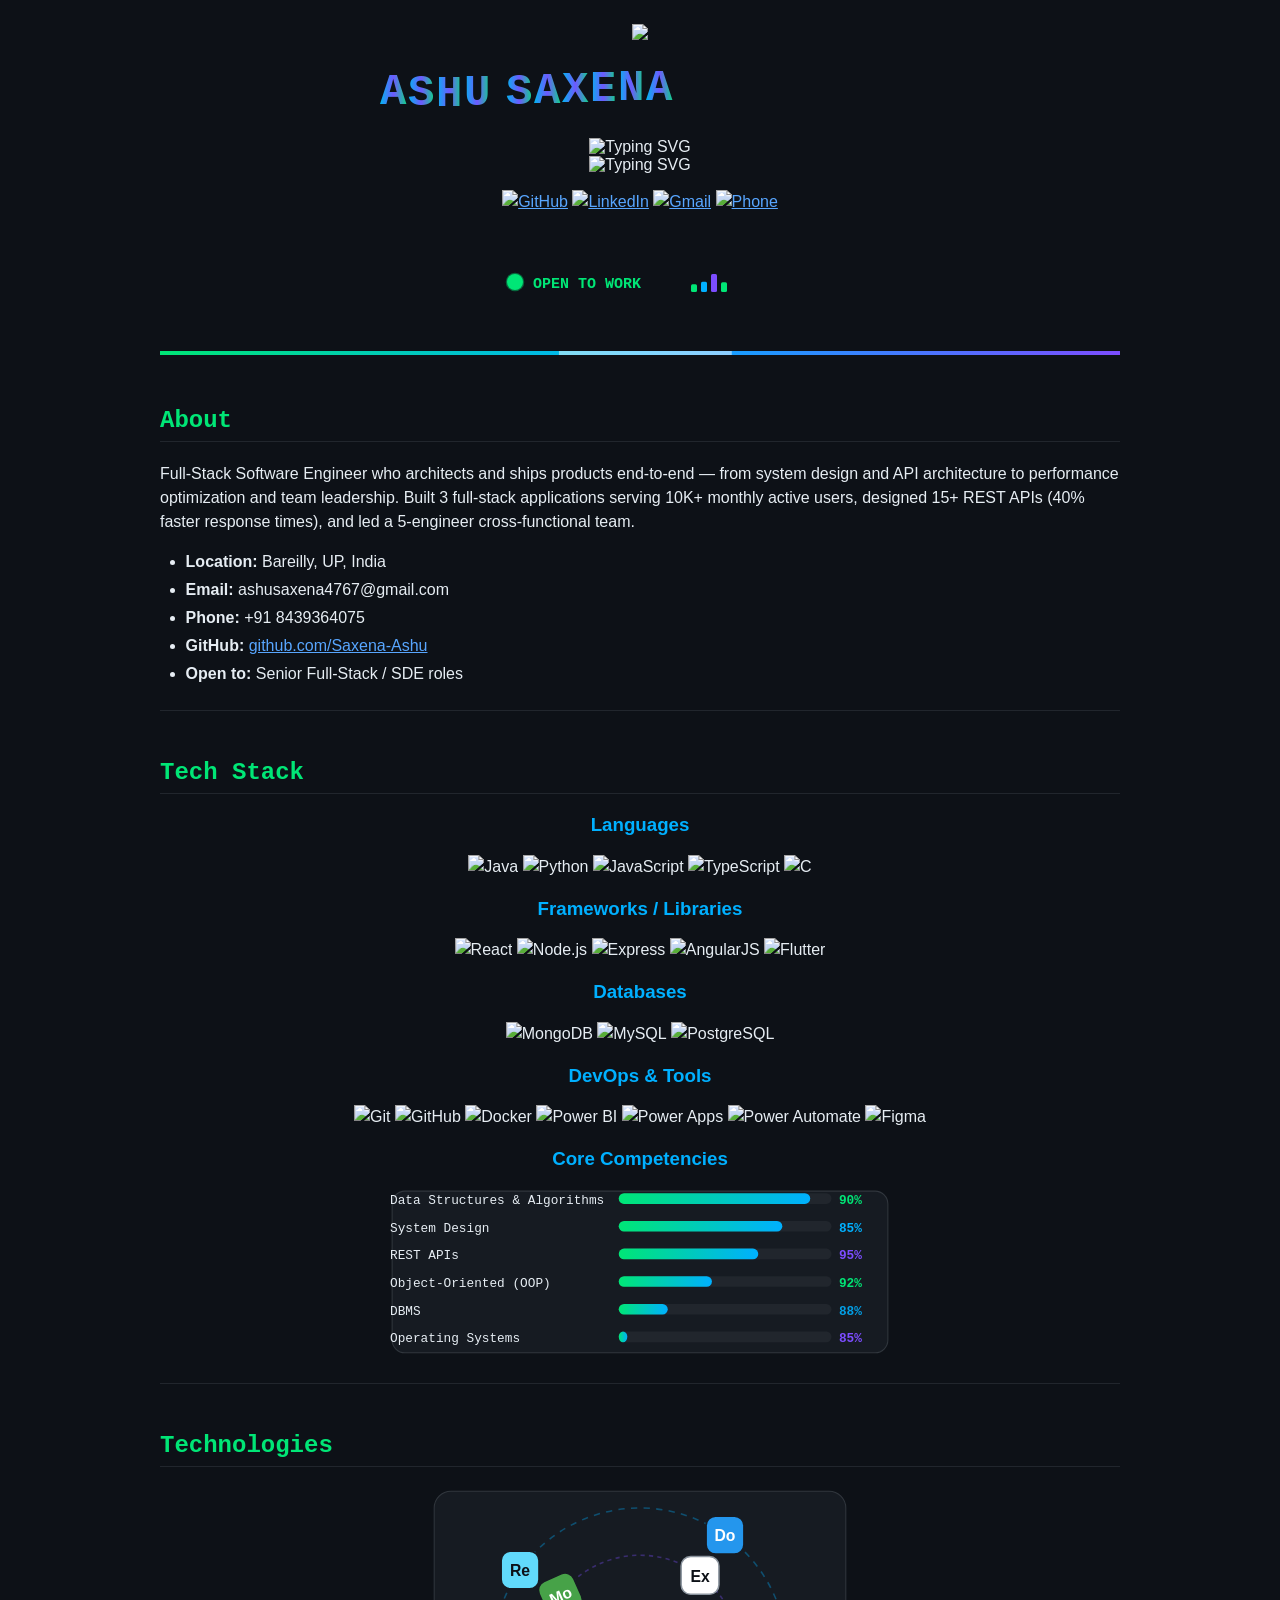
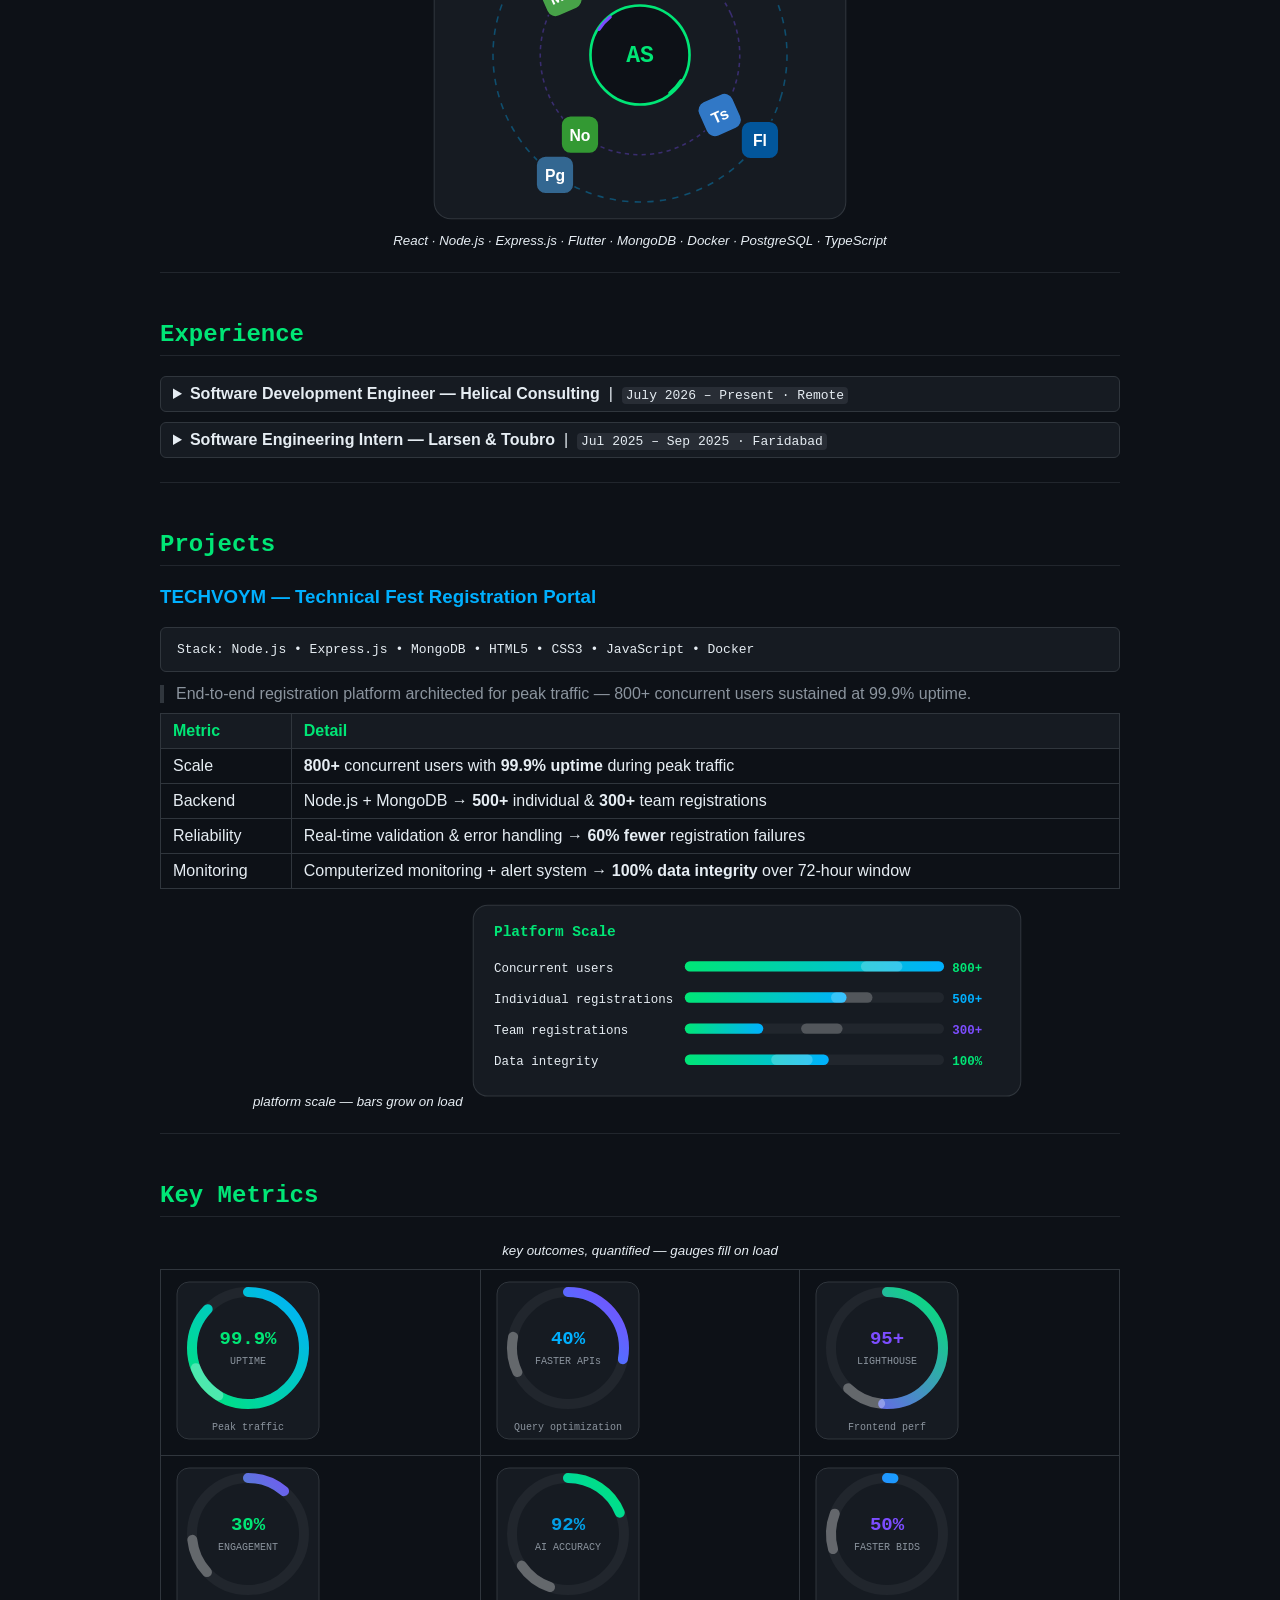
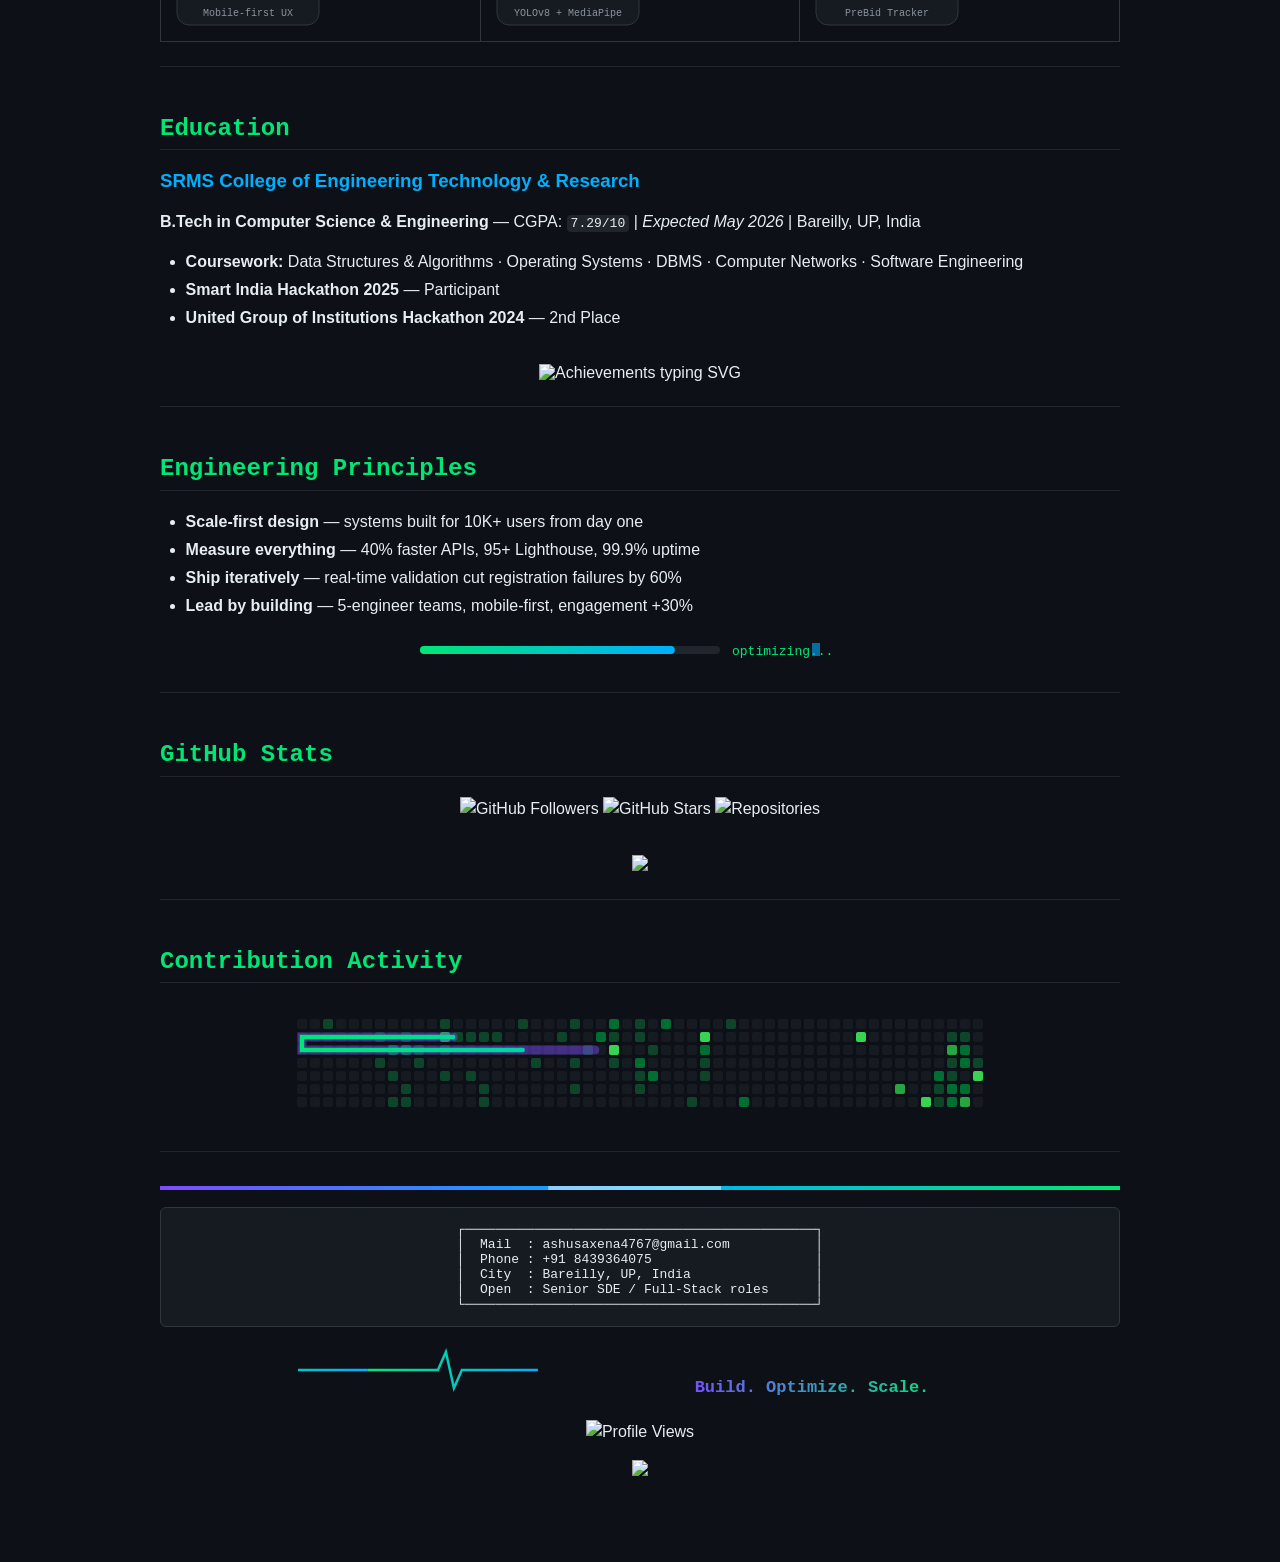
==== commit 33a91ff4: "Save local progress before pulling" ====
--- a/.freebuff/preview.html
+++ b/.freebuff/preview.html
@@ -128,6 +128,7 @@
 <p><img src="https://img.shields.io/badge/Git-%23F05033.svg?style=flat-square&logo=git&logoColor=white" alt="Git" /> <img src="https://img.shields.io/badge/GitHub-%23121011.svg?style=flat-square&logo=github&logoColor=white" alt="GitHub" /> <img src="https://img.shields.io/badge/Docker-%230db7ed.svg?style=flat-square&logo=docker&logoColor=white" alt="Docker" /> <img src="https://img.shields.io/badge/Power%20BI-%23F2C811.svg?style=flat-square&logo=powerbi&logoColor=black" alt="Power BI" /> <img src="https://img.shields.io/badge/Power%20Apps-%2374276F.svg?style=flat-square&logo=powerapps&logoColor=white" alt="Power Apps" /> <img src="https://img.shields.io/badge/Power%20Automate-%230066FF.svg?style=flat-square&logo=powerautomate&logoColor=white" alt="Power Automate" /> <img src="https://img.shields.io/badge/Figma-%23F24E1E.svg?style=flat-square&logo=figma&logoColor=white" alt="Figma" /></p>
 <h3>Core Competencies</h3>
 <svg width="500" viewBox="0 0 470 156" xmlns="http://www.w3.org/2000/svg">
+  <rect x="2" y="2" width="466" height="152" rx="12" fill="#161b22" stroke="#30363d"/>
   <defs>
     <linearGradient id="barGrad" x1="0%" y1="0%" x2="100%" y2="0%">
       <stop offset="0%" stop-color="#00E676"/>
@@ -176,6 +177,7 @@
 <h2>Technologies</h2>
 <div align="center">
   <svg width="420" viewBox="0 0 400 320" xmlns="http://www.w3.org/2000/svg">
+    <rect x="4" y="4" width="392" height="312" rx="16" fill="#161b22" stroke="#30363d"/>
     <circle cx="200" cy="160" r="140" fill="none" stroke="#00B0FF" stroke-opacity="0.35" stroke-width="1.5" stroke-dasharray="6 6">
       <animateTransform attributeName="transform" type="rotate" from="0 200 160" to="360 200 160" dur="40s" repeatCount="indefinite"/>
       <animate attributeName="opacity" from="0" to="1" dur="0.8s" begin="0.4s" fill="freeze"/>
@@ -276,37 +278,51 @@
 <table><thead><tr><th>Metric</th><th>Detail</th></tr></thead><tbody><tr><td>Scale</td><td><strong>800+</strong> concurrent users with <strong>99.9% uptime</strong> during peak traffic</td></tr><tr><td>Backend</td><td>Node.js + MongoDB → <strong>500+</strong> individual & <strong>300+</strong> team registrations</td></tr><tr><td>Reliability</td><td>Real-time validation & error handling → <strong>60% fewer</strong> registration failures</td></tr><tr><td>Monitoring</td><td>Computerized monitoring + alert system → <strong>100% data integrity</strong> over 72-hour window</td></tr></tbody></table>
 <div align="center">
 <sub><i>platform scale — bars grow on load</i></sub>
-<svg width="520" viewBox="0 0 500 150" xmlns="http://www.w3.org/2000/svg">
+<svg width="560" viewBox="0 0 540 196" xmlns="http://www.w3.org/2000/svg">
   <defs>
     <linearGradient id="mbGrad" x1="0%" y1="0%" x2="100%" y2="0%">
       <stop offset="0%" stop-color="#00E676"/>
       <stop offset="100%" stop-color="#00B0FF"/>
     </linearGradient>
   </defs>
-  <text x="0" y="16" font-size="12" font-family="monospace" fill="#e6edf3">Concurrent users</text>
-  <rect x="170" y="6" width="250" height="10" rx="5" fill="#21262d"/>
-  <rect x="170" y="6" width="0" height="10" rx="5" fill="url(#mbGrad)">
+  <rect x="6" y="6" width="528" height="184" rx="14" fill="#161b22" stroke="#30363d"/>
+  <text x="26" y="36" font-size="14" font-family="monospace" font-weight="bold" fill="#00E676">Platform Scale</text>
+  <text x="26" y="70" font-size="12" font-family="monospace" fill="#e6edf3">Concurrent users</text>
+  <rect x="210" y="60" width="250" height="10" rx="5" fill="#21262d"/>
+  <rect x="210" y="60" width="0" height="10" rx="5" fill="url(#mbGrad)">
     <animate attributeName="width" from="0" to="250" dur="1.2s" fill="freeze" begin="0.2s"/>
   </rect>
-  <text x="428" y="16" font-size="12" font-family="monospace" font-weight="bold" fill="#00E676">800+</text>
-  <text x="0" y="42" font-size="12" font-family="monospace" fill="#e6edf3">Individual registrations</text>
-  <rect x="170" y="32" width="250" height="10" rx="5" fill="#21262d"/>
-  <rect x="170" y="32" width="0" height="10" rx="5" fill="url(#mbGrad)">
+  <rect x="206" y="60" width="40" height="10" rx="5" fill="#ffffff" opacity="0.22">
+    <animate attributeName="x" values="210;460" dur="2.6s" repeatCount="indefinite"/>
+  </rect>
+  <text x="468" y="70" font-size="12" font-family="monospace" font-weight="bold" fill="#00E676">800+</text>
+  <text x="26" y="100" font-size="12" font-family="monospace" fill="#e6edf3">Individual registrations</text>
+  <rect x="210" y="90" width="250" height="10" rx="5" fill="#21262d"/>
+  <rect x="210" y="90" width="0" height="10" rx="5" fill="url(#mbGrad)">
     <animate attributeName="width" from="0" to="156" dur="1.2s" fill="freeze" begin="0.5s"/>
   </rect>
-  <text x="428" y="42" font-size="12" font-family="monospace" font-weight="bold" fill="#00B0FF">500+</text>
-  <text x="0" y="68" font-size="12" font-family="monospace" fill="#e6edf3">Team registrations</text>
-  <rect x="170" y="58" width="250" height="10" rx="5" fill="#21262d"/>
-  <rect x="170" y="58" width="0" height="10" rx="5" fill="url(#mbGrad)">
+  <rect x="206" y="90" width="40" height="10" rx="5" fill="#ffffff" opacity="0.22">
+    <animate attributeName="x" values="210;460" dur="2.6s" repeatCount="indefinite" begin="0.3s"/>
+  </rect>
+  <text x="468" y="100" font-size="12" font-family="monospace" font-weight="bold" fill="#00B0FF">500+</text>
+  <text x="26" y="130" font-size="12" font-family="monospace" fill="#e6edf3">Team registrations</text>
+  <rect x="210" y="120" width="250" height="10" rx="5" fill="#21262d"/>
+  <rect x="210" y="120" width="0" height="10" rx="5" fill="url(#mbGrad)">
     <animate attributeName="width" from="0" to="94" dur="1.2s" fill="freeze" begin="0.8s"/>
   </rect>
-  <text x="428" y="68" font-size="12" font-family="monospace" font-weight="bold" fill="#7C4DFF">300+</text>
-  <text x="0" y="94" font-size="12" font-family="monospace" fill="#e6edf3">Data integrity (72h window)</text>
-  <rect x="170" y="84" width="250" height="10" rx="5" fill="#21262d"/>
-  <rect x="170" y="84" width="0" height="10" rx="5" fill="url(#mbGrad)">
+  <rect x="206" y="120" width="40" height="10" rx="5" fill="#ffffff" opacity="0.22">
+    <animate attributeName="x" values="210;460" dur="2.6s" repeatCount="indefinite" begin="0.6s"/>
+  </rect>
+  <text x="468" y="130" font-size="12" font-family="monospace" font-weight="bold" fill="#7C4DFF">300+</text>
+  <text x="26" y="160" font-size="12" font-family="monospace" fill="#e6edf3">Data integrity</text>
+  <rect x="210" y="150" width="250" height="10" rx="5" fill="#21262d"/>
+  <rect x="210" y="150" width="0" height="10" rx="5" fill="url(#mbGrad)">
     <animate attributeName="width" from="0" to="250" dur="1.2s" fill="freeze" begin="1.1s"/>
   </rect>
-  <text x="428" y="94" font-size="12" font-family="monospace" font-weight="bold" fill="#00E676">100%</text>
+  <rect x="206" y="150" width="40" height="10" rx="5" fill="#ffffff" opacity="0.22">
+    <animate attributeName="x" values="210;460" dur="2.6s" repeatCount="indefinite" begin="0.9s"/>
+  </rect>
+  <text x="468" y="160" font-size="12" font-family="monospace" font-weight="bold" fill="#00E676">100%</text>
 </svg>
 </div>
 <hr/>
@@ -317,6 +333,7 @@
 <tr>
 <td>
 <svg width="150" height="165" viewBox="0 0 150 165" xmlns="http://www.w3.org/2000/svg">
+  <rect x="4" y="4" width="142" height="157" rx="12" fill="#161b22" stroke="#30363d"/>
   <defs>
     <linearGradient id="g1" x1="0%" y1="0%" x2="100%" y2="100%">
       <stop offset="0%" stop-color="#00E676"/>
@@ -337,6 +354,7 @@
 </td>
 <td>
 <svg width="150" height="165" viewBox="0 0 150 165" xmlns="http://www.w3.org/2000/svg">
+  <rect x="4" y="4" width="142" height="157" rx="12" fill="#161b22" stroke="#30363d"/>
   <defs>
     <linearGradient id="g2" x1="0%" y1="0%" x2="100%" y2="100%">
       <stop offset="0%" stop-color="#00B0FF"/>
@@ -357,6 +375,7 @@
 </td>
 <td>
 <svg width="150" height="165" viewBox="0 0 150 165" xmlns="http://www.w3.org/2000/svg">
+  <rect x="4" y="4" width="142" height="157" rx="12" fill="#161b22" stroke="#30363d"/>
   <defs>
     <linearGradient id="g3" x1="0%" y1="0%" x2="100%" y2="100%">
       <stop offset="0%" stop-color="#7C4DFF"/>
@@ -379,6 +398,7 @@
 <tr>
 <td>
 <svg width="150" height="165" viewBox="0 0 150 165" xmlns="http://www.w3.org/2000/svg">
+  <rect x="4" y="4" width="142" height="157" rx="12" fill="#161b22" stroke="#30363d"/>
   <defs>
     <linearGradient id="g4" x1="0%" y1="0%" x2="100%" y2="100%">
       <stop offset="0%" stop-color="#00E676"/>
@@ -399,6 +419,7 @@
 </td>
 <td>
 <svg width="150" height="165" viewBox="0 0 150 165" xmlns="http://www.w3.org/2000/svg">
+  <rect x="4" y="4" width="142" height="157" rx="12" fill="#161b22" stroke="#30363d"/>
   <defs>
     <linearGradient id="g5" x1="0%" y1="0%" x2="100%" y2="100%">
       <stop offset="0%" stop-color="#00B0FF"/>
@@ -419,6 +440,7 @@
 </td>
 <td>
 <svg width="150" height="165" viewBox="0 0 150 165" xmlns="http://www.w3.org/2000/svg">
+  <rect x="4" y="4" width="142" height="157" rx="12" fill="#161b22" stroke="#30363d"/>
   <defs>
     <linearGradient id="g6" x1="0%" y1="0%" x2="100%" y2="100%">
       <stop offset="0%" stop-color="#7C4DFF"/>
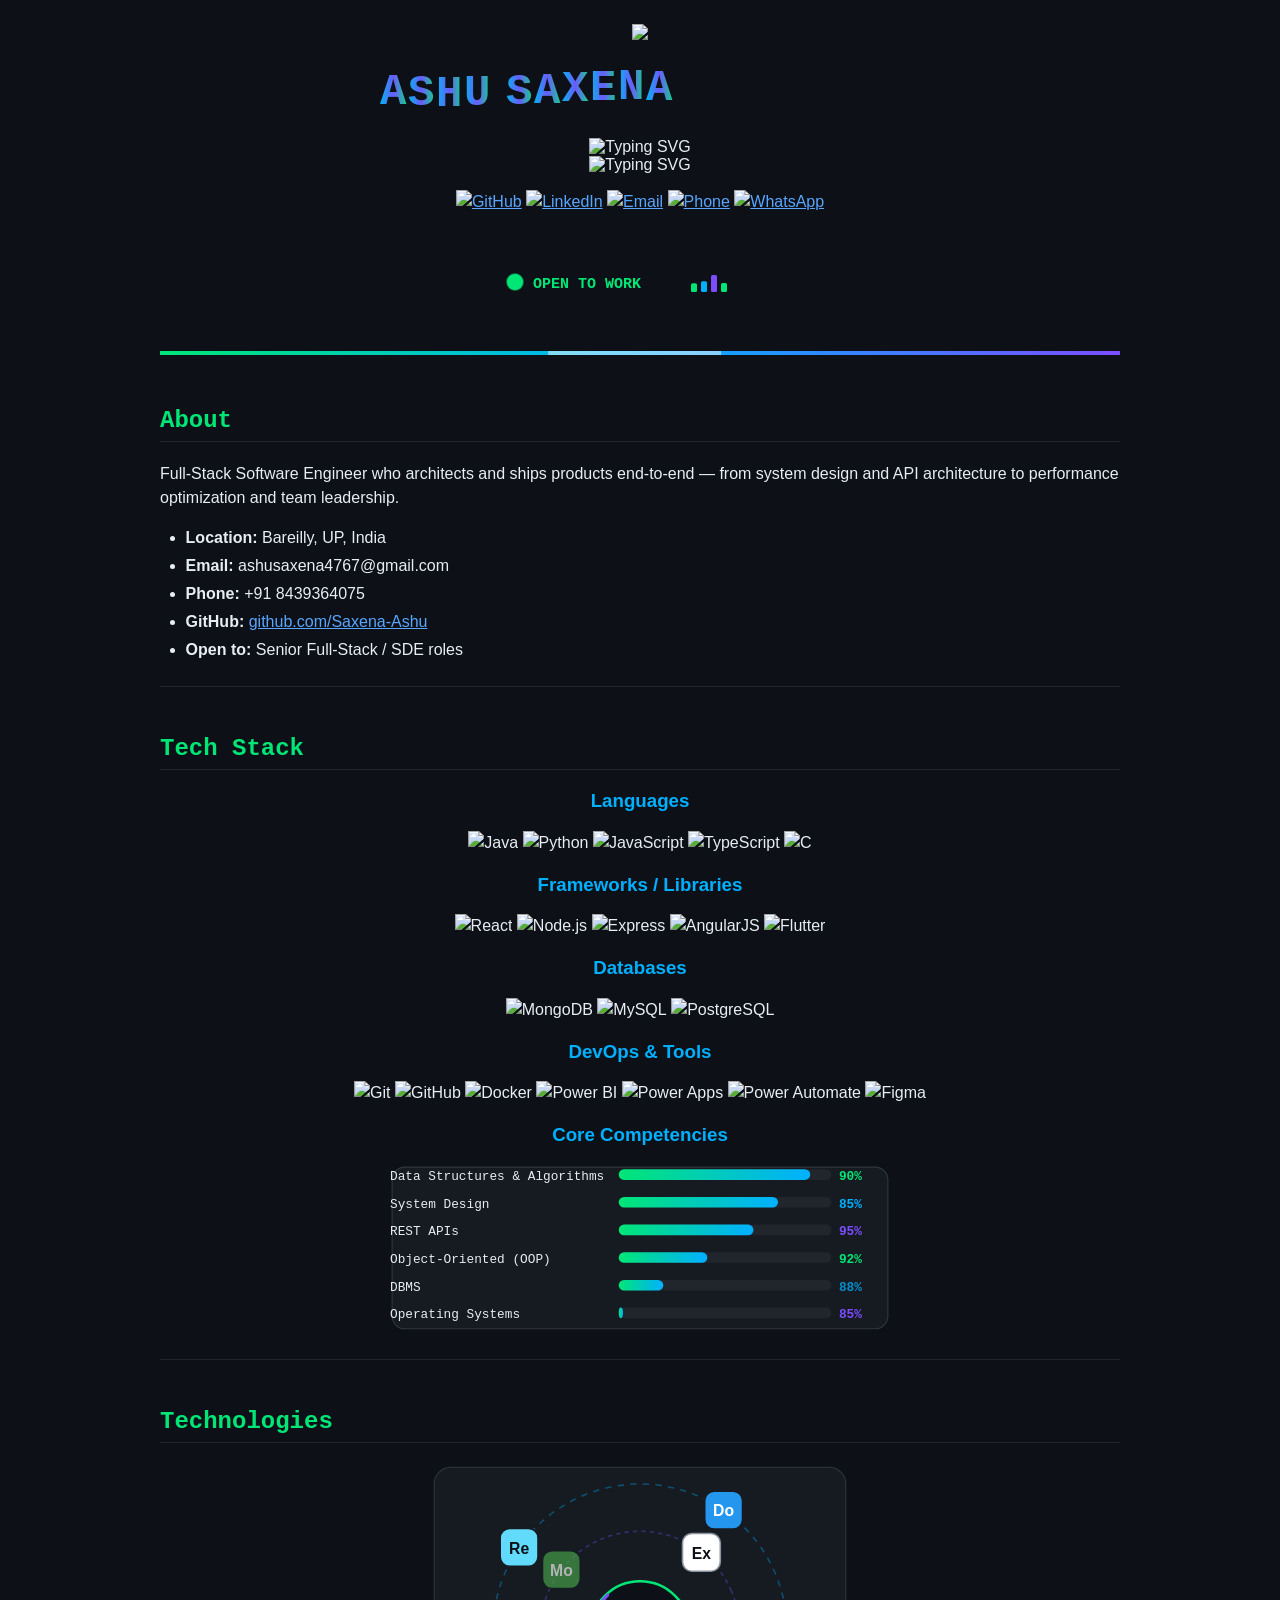
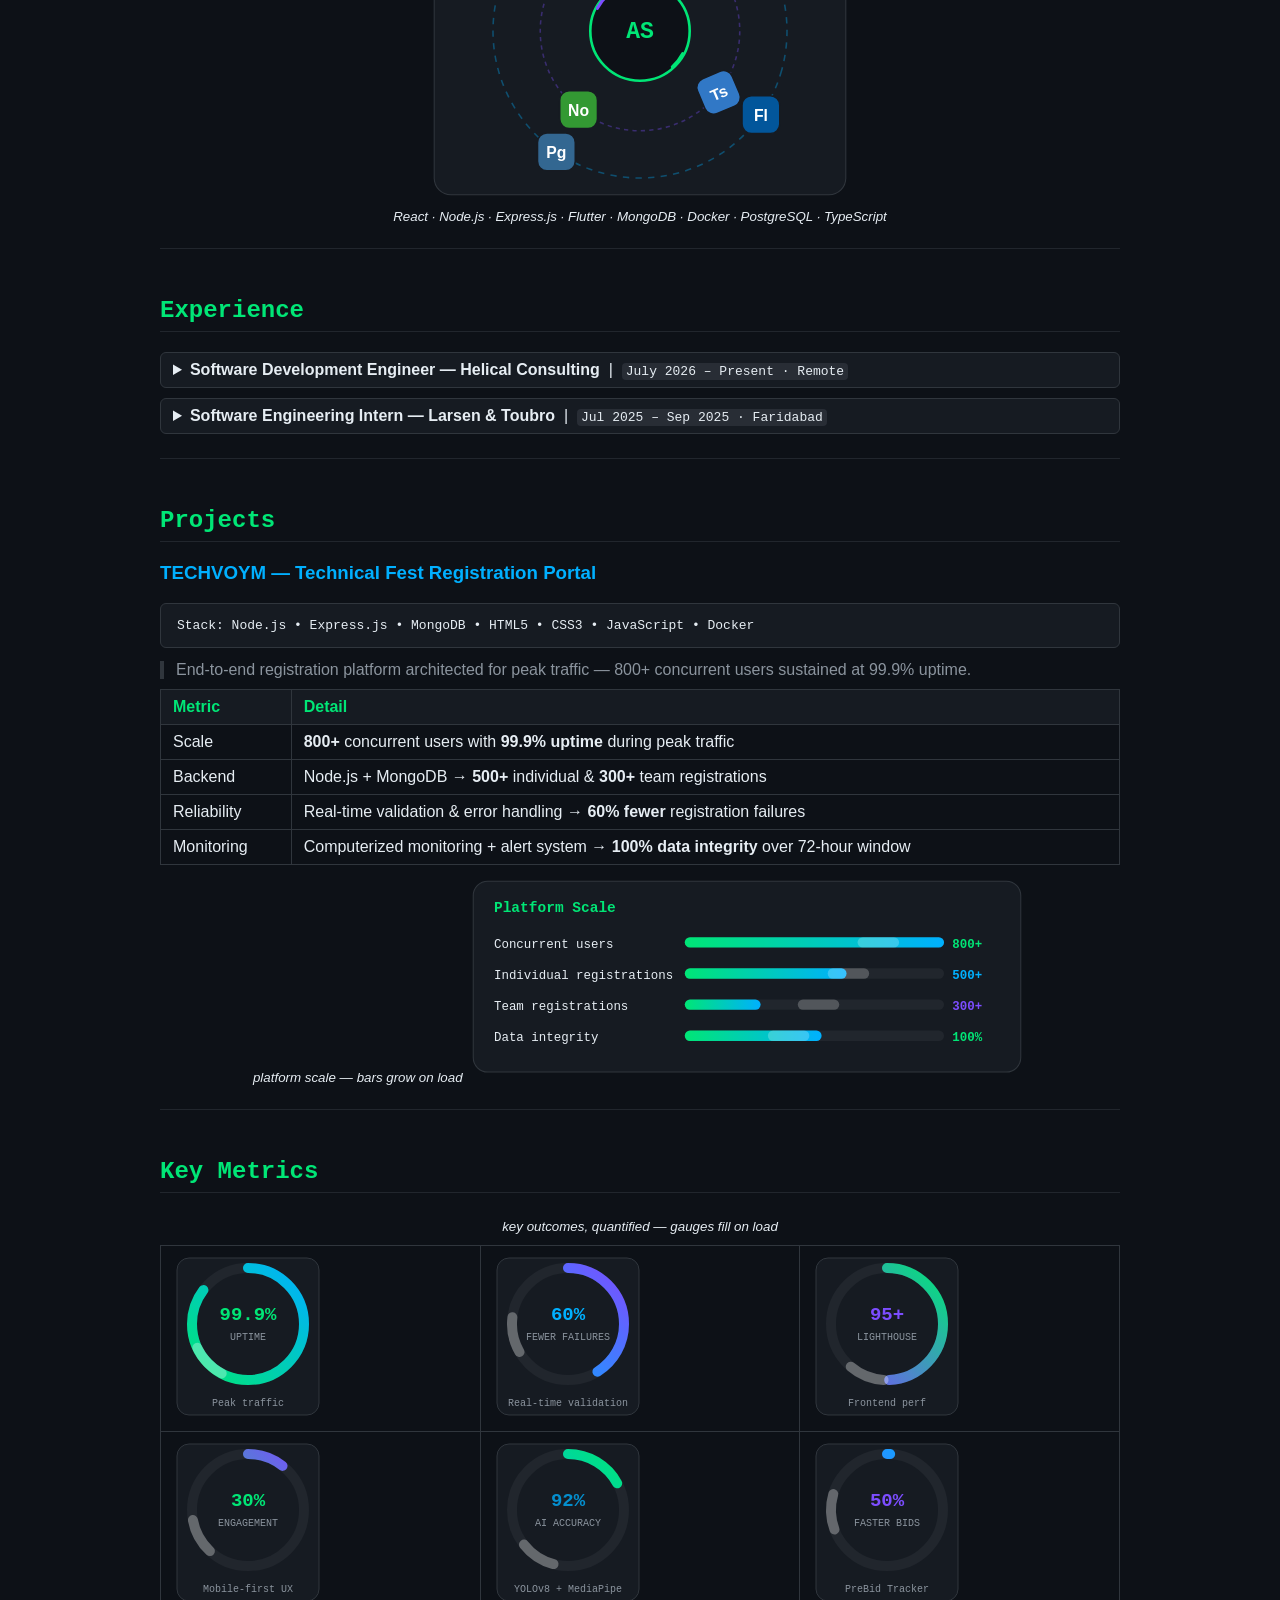
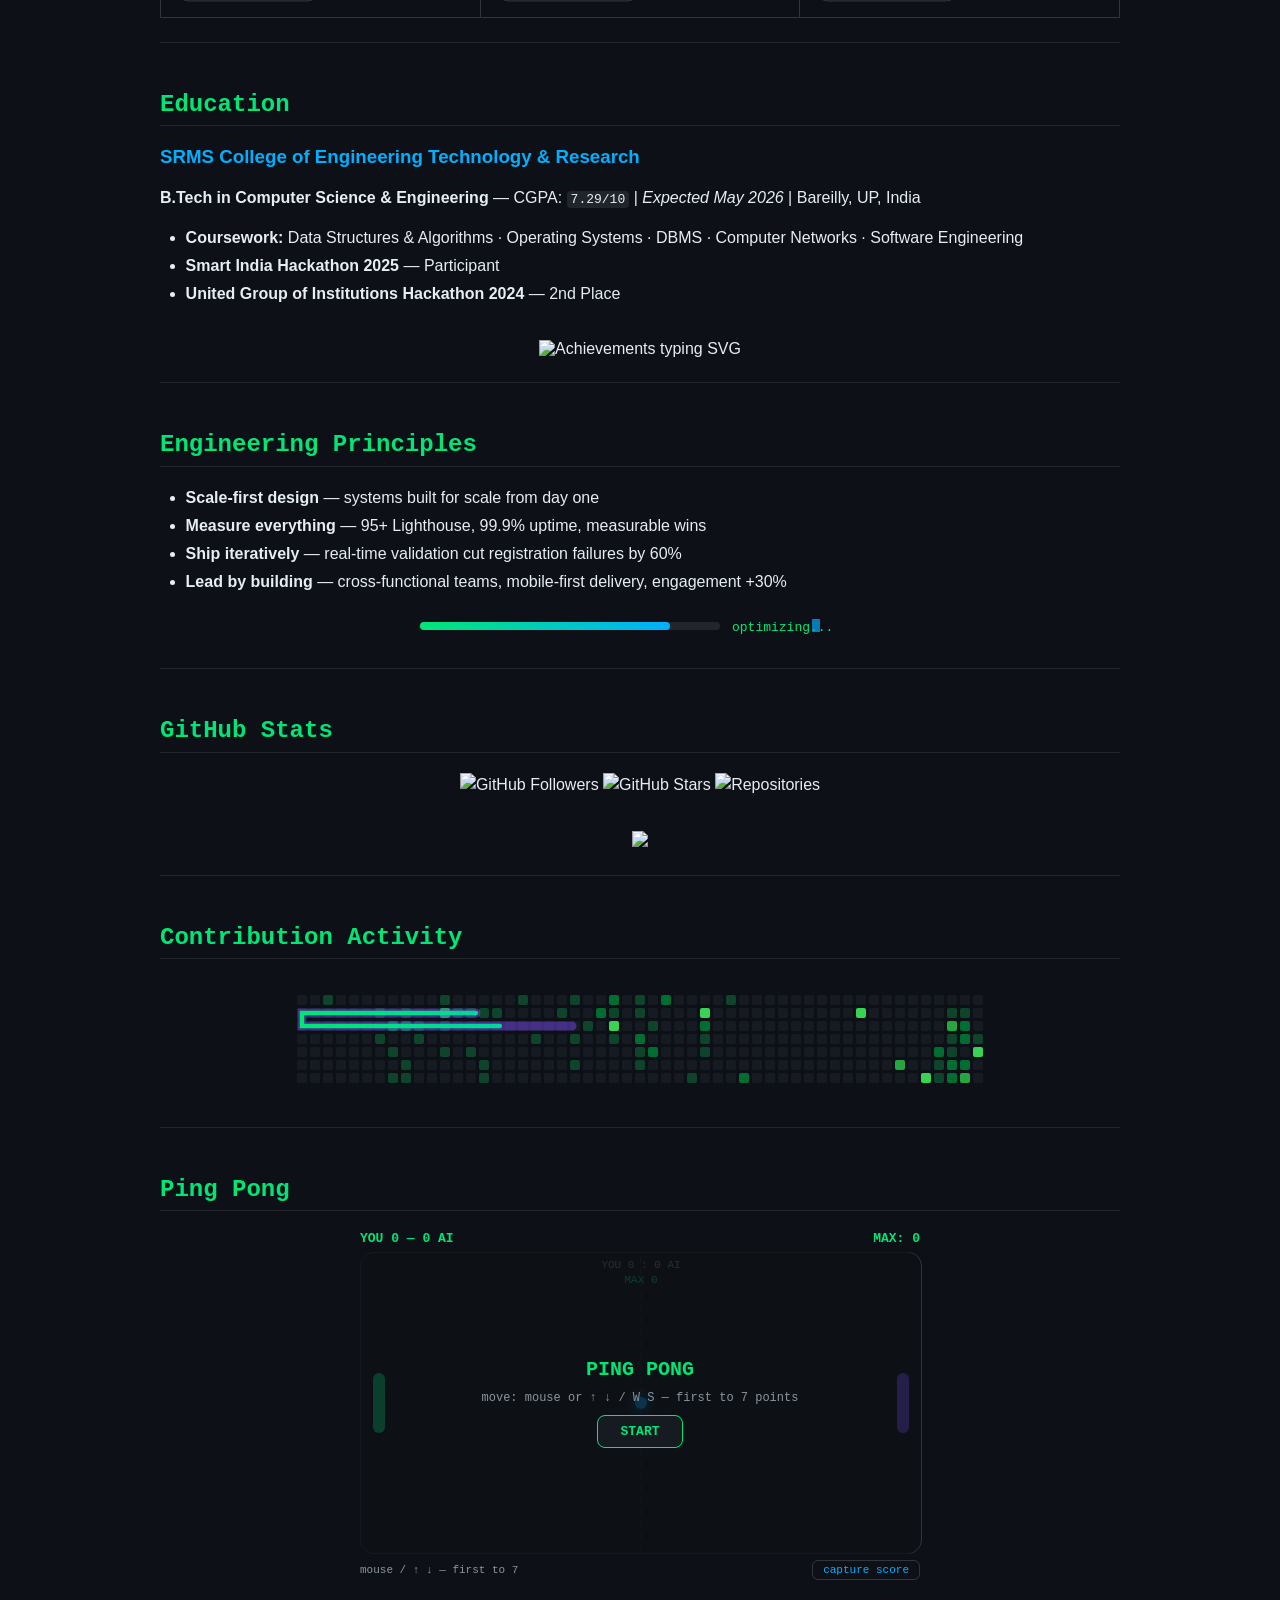
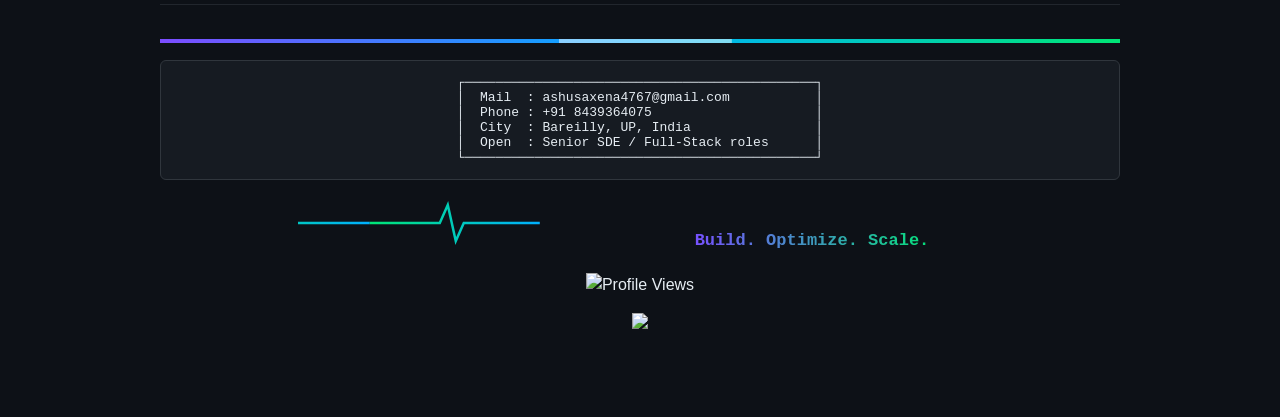
==== commit f32f09a0: "Save local progress before pulling" ====
--- a/.freebuff/preview.html
+++ b/.freebuff/preview.html
@@ -67,9 +67,9 @@
 <div align="center">
   <img src="https://readme-typing-svg.demolab.com?font=Fira+Code&weight=600&size=26&duration=2500&pause=900&color=00E676&center=true&vCenter=true&multiline=true&width=760&height=80&lines=Hi%2C+I%27m+Ashu+Saxena;React.js+%7C+Node.js+%7C+Flutter+%7C+TypeScript;Building+products+that+scale" alt="Typing SVG" />
   <br/>
-  <img src="https://readme-typing-svg.demolab.com?font=Fira+Code&size=15&pause=1000&color=9CDCFE&center=true&vCenter=true&width=700&lines=3+full-stack+apps+serving+10K%2B+monthly+active+users;15%2B+REST+APIs+%7C+40%25+faster+response+time;Lighthouse+95%2B+scores+%7C+YOLOv8+92%25+accuracy;Open+to+Senior+Full-Stack+roles" alt="Typing SVG" />
+  <img src="https://readme-typing-svg.demolab.com?font=Fira+Code&size=15&pause=1000&color=9CDCFE&center=true&vCenter=true&width=700&lines=Full-stack+development+%7C+System+design+%7C+Performance;Lighthouse+95%2B+scores+%7C+YOLOv8+92%25+accuracy;Open+to+Senior+Full-Stack+roles" alt="Typing SVG" />
   <br/>
-<p><a href="https://github.com/Saxena-Ashu"><img src="https://img.shields.io/badge/GitHub-%23121011.svg?style=for-the-badge&logo=github&logoColor=white" alt="GitHub" /></a> <a href="https://www.linkedin.com/in/saxenaashu"><img src="https://img.shields.io/badge/LinkedIn-%230077B5.svg?style=for-the-badge&logo=linkedin&logoColor=white" alt="LinkedIn" /></a> <a href="mailto:ashusaxena4767@gmail.com"><img src="https://img.shields.io/badge/ashusaxena4767%40gmail.com-D14836?style=for-the-badge&logo=gmail&logoColor=white" alt="Gmail" /></a> <a href="tel:+918439364075"><img src="https://img.shields.io/badge/%2B91%208439364075-25D366?style=for-the-badge&logo=whatsapp&logoColor=white" alt="Phone" /></a></p>
+<p><a href="https://github.com/Saxena-Ashu"><img src="https://img.shields.io/badge/GitHub-%23121011.svg?style=for-the-badge&logo=github&logoColor=white" alt="GitHub" /></a> <a href="https://www.linkedin.com/in/saxenaashu"><img src="https://img.shields.io/badge/LinkedIn-%230077B5.svg?style=for-the-badge&logo=linkedin&logoColor=white" alt="LinkedIn" /></a> <a href="mailto:ashusaxena4767@gmail.com"><img src="https://img.shields.io/badge/ashusaxena4767%40gmail.com-D14836?style=plastic&logo=gmail&logoColor=white" alt="Email" /></a> <a href="tel:+918439364075"><img src="https://img.shields.io/badge/%2B91%208439364075-%234285F4?style=for-the-badge" alt="Phone" /></a> <a href="https://wa.me/918439364075"><img src="https://img.shields.io/badge/WhatsApp-25D366?style=for-the-badge&logo=whatsapp&logoColor=white" alt="WhatsApp" /></a></p>
 </div>
 <br/>
 <p align="center">
@@ -113,7 +113,7 @@
   </rect>
 </svg>
 <h2>About</h2>
-<p>Full-Stack Software Engineer who architects and ships products end-to-end — from system design and API architecture to performance optimization and team leadership. Built 3 full-stack applications serving 10K+ monthly active users, designed 15+ REST APIs (40% faster response times), and led a 5-engineer cross-functional team.</p>
+<p>Full-Stack Software Engineer who architects and ships products end-to-end — from system design and API architecture to performance optimization and team leadership.</p>
 <ul><li><strong>Location:</strong> Bareilly, UP, India</li><li><strong>Email:</strong> ashusaxena4767@gmail.com</li><li><strong>Phone:</strong> +91 8439364075</li><li><strong>GitHub:</strong> <a href="https://github.com/Saxena-Ashu">github.com/Saxena-Ashu</a></li><li><strong>Open to:</strong> Senior Full-Stack / SDE roles</li></ul>
 <hr/>
 <h2>Tech Stack</h2>
@@ -262,7 +262,7 @@
 <details>
 <summary><b>Software Development Engineer — Helical Consulting</b> &nbsp;|&nbsp; <code>July 2026 – Present · Remote</code></summary>
 <br/>
-<ul><li><strong>Architected and delivered</strong> 3 full-stack web applications serving 10K+ monthly active users (React.js, Node.js, Flutter)</li><li><strong>Designed and implemented</strong> 15+ RESTful APIs — cut average response time by 40% through query optimization and caching</li><li><strong>Owned frontend performance</strong> — code splitting, lazy loading, and image optimization to hold 95+ Lighthouse scores</li><li><strong>Led a cross-functional team of 5 engineers</strong> delivering mobile-first solutions, lifting user engagement by 30%</li></ul>
+<ul><li><strong>Architected and delivered</strong> full-stack web applications at scale (React.js, Node.js, Flutter)</li><li><strong>Designed and implemented</strong> RESTful APIs — reduced response times through query optimization and caching</li><li><strong>Owned frontend performance</strong> — code splitting, lazy loading, and image optimization to hold 95+ Lighthouse scores</li><li><strong>Led a cross-functional team</strong> delivering mobile-first solutions, lifting user engagement by 30%</li></ul>
 </details>
 <details>
 <summary><b>Software Engineering Intern — Larsen & Toubro</b> &nbsp;|&nbsp; <code>Jul 2025 – Sep 2025 · Faridabad</code></summary>
@@ -363,14 +363,14 @@
   </defs>
   <circle cx="75" cy="70" r="56" fill="none" stroke="#21262d" stroke-width="10"/>
   <circle cx="75" cy="70" r="56" fill="none" stroke="url(#g2)" stroke-width="10" stroke-linecap="round" stroke-dasharray="352" stroke-dashoffset="352" transform="rotate(-90 75 70)">
-    <animate attributeName="stroke-dashoffset" from="352" to="211.2" dur="1.8s" fill="freeze" begin="0.5s"/>
+    <animate attributeName="stroke-dashoffset" from="352" to="140.8" dur="1.8s" fill="freeze" begin="0.5s"/>
   </circle>
   <circle cx="75" cy="70" r="56" fill="none" stroke="#ffffff" stroke-opacity="0.3" stroke-width="10" stroke-linecap="round" stroke-dasharray="36 316">
     <animateTransform attributeName="transform" type="rotate" from="-90 75 70" to="270 75 70" dur="2.6s" repeatCount="indefinite"/>
   </circle>
-  <text x="75" y="66" font-size="19" font-family="monospace" font-weight="bold" fill="#00B0FF" text-anchor="middle"><animate attributeName="opacity" from="0" to="1" dur="0.3s" begin="0.6s" fill="freeze"/>40%</text>
-  <text x="75" y="86" font-size="10" font-family="monospace" fill="#8b949e" text-anchor="middle">FASTER APIs</text>
-  <text x="75" y="152" font-size="10" font-family="monospace" fill="#8b949e" text-anchor="middle">Query optimization</text>
+  <text x="75" y="66" font-size="19" font-family="monospace" font-weight="bold" fill="#00B0FF" text-anchor="middle"><animate attributeName="opacity" from="0" to="1" dur="0.3s" begin="0.6s" fill="freeze"/>60%</text>
+  <text x="75" y="86" font-size="10" font-family="monospace" fill="#8b949e" text-anchor="middle">FEWER FAILURES</text>
+  <text x="75" y="152" font-size="10" font-family="monospace" fill="#8b949e" text-anchor="middle">Real-time validation</text>
 </svg>
 </td>
 <td>
@@ -473,7 +473,7 @@
 </div>
 <hr/>
 <h2>Engineering Principles</h2>
-<ul><li><strong>Scale-first design</strong> — systems built for 10K+ users from day one</li><li><strong>Measure everything</strong> — 40% faster APIs, 95+ Lighthouse, 99.9% uptime</li><li><strong>Ship iteratively</strong> — real-time validation cut registration failures by 60%</li><li><strong>Lead by building</strong> — 5-engineer teams, mobile-first, engagement +30%</li></ul>
+<ul><li><strong>Scale-first design</strong> — systems built for scale from day one</li><li><strong>Measure everything</strong> — 95+ Lighthouse, 99.9% uptime, measurable wins</li><li><strong>Ship iteratively</strong> — real-time validation cut registration failures by 60%</li><li><strong>Lead by building</strong> — cross-functional teams, mobile-first delivery, engagement +30%</li></ul>
 <div align="center">
   <svg width="440" height="30" viewBox="0 0 440 30" xmlns="http://www.w3.org/2000/svg">
     <defs>
@@ -525,6 +525,165 @@
 
 </div>
 <hr/>
+<h2>Ping Pong</h2>
+<!--
+<p>GitHub strips JavaScript, so this section renders an animated auto-rally on the profile. The playable version (mouse/keys, score to 7, max-score capture) is available in the Freebuff preview of this README. --></p>
+<div align="center">
+<div align="center">
+<div style="max-width:560px;margin:0 auto;font-family:ui-monospace,SFMono-Regular,Menlo,Consolas,monospace;">
+  <div style="display:flex;justify-content:space-between;margin-bottom:6px;font-size:13px;font-weight:bold;color:#00E676;">
+    <span id="pong-score">YOU 0 — 0 AI</span>
+    <span id="pong-max">MAX: 0</span>
+  </div>
+  <div style="position:relative;">
+    <canvas id="pong" width="560" height="300" style="display:block;width:100%;background:#0d1117;border:1px solid #30363d;border-radius:14px;cursor:none;"></canvas>
+    <div id="pong-overlay" style="position:absolute;inset:0;display:flex;flex-direction:column;align-items:center;justify-content:center;gap:10px;background:rgba(13,17,23,.78);border-radius:14px;color:#e6edf3;text-align:center;">
+      <div id="pong-ov-title" style="font-size:20px;font-weight:bold;color:#00E676;">PING PONG</div>
+      <div id="pong-ov-text" style="font-size:12px;color:#8b949e;">move: mouse or ↑ ↓ / W S — first to 7 points</div>
+      <button id="pong-start" style="background:#161b22;border:1px solid #00E676;color:#00E676;border-radius:8px;padding:8px 22px;font-family:inherit;font-size:13px;font-weight:bold;cursor:pointer;">START</button>
+    </div>
+  </div>
+  <div style="display:flex;justify-content:space-between;align-items:center;margin-top:6px;font-size:11px;color:#8b949e;">
+    <span>mouse / ↑ ↓ — first to 7</span>
+    <button id="pong-capture" style="background:none;border:1px solid #30363d;color:#00B0FF;border-radius:6px;padding:3px 10px;font-family:inherit;font-size:11px;cursor:pointer;">capture score</button>
+  </div>
+</div>
+</div>
+<script>
+(function () {
+  var cv = document.getElementById('pong');
+  if (!cv) return;
+  var ctx = cv.getContext('2d');
+  var W = cv.width, H = cv.height;
+  var MAX = 7, MAXKEY = 'pongMaxScore';
+  var state = 'ready', winner = null, ps = 0, as = 0;
+  var maxScore = +(localStorage.getItem(MAXKEY) || 0);
+  var ball = { x: W / 2, y: H / 2, vx: 0, vy: 0, r: 6 };
+  var p = { y: H / 2 - 30, w: 12, h: 60 };
+  var a = { y: H / 2 - 30, w: 12, h: 60 };
+  var mouseY = null, keys = {}, last = performance.now();
+  var aiSpeed = 3.1;
+
+  function el(id) { return document.getElementById(id); }
+  var hud = el('pong-score'), maxEl = el('pong-max'), ov = el('pong-overlay'),
+      ovTitle = el('pong-ov-title'), ovText = el('pong-ov-text'),
+      startBtn = el('pong-start'), capBtn = el('pong-capture');
+
+  function renderMax() { maxEl.textContent = 'MAX: ' + maxScore; }
+  function hudUp() { hud.textContent = 'YOU ' + ps + ' — ' + as + ' AI'; }
+  function serve(dir) {
+    ball.x = W / 2; ball.y = H / 2 + (Math.random() * 40 - 20);
+    var ang = (Math.random() * 0.7 - 0.35), sp = 3.2;
+    ball.vx = dir * sp * Math.cos(ang); ball.vy = sp * Math.sin(ang);
+  }
+  function showOverlay(t, x, b) { ovTitle.textContent = t; ovText.textContent = x; startBtn.textContent = b; ov.style.display = 'flex'; }
+  function start() {
+    ps = 0; as = 0; winner = null; hudUp();
+    serve(ps >= as ? 1 : -1);
+    state = 'play'; ov.style.display = 'none';
+  }
+  function over(w) {
+    state = 'over'; winner = w;
+    if (w === 'p' && ps > maxScore) { maxScore = ps; localStorage.setItem(MAXKEY, String(maxScore)); }
+    renderMax();
+    showOverlay(w === 'p' ? 'YOU WIN' : 'AI WINS', 'final score — you ' + ps + ' : ' + as + ' AI', 'PLAY AGAIN');
+  }
+  function point(to) {
+    if (to === 'p') ps++; else as++;
+    hudUp();
+    if (ps >= MAX) return over('p');
+    if (as >= MAX) return over('a');
+    serve(to === 'p' ? 1 : -1);
+  }
+  function step(dt) {
+    if (state !== 'play') return;
+    var m = 6 * dt * 60;
+    if (mouseY !== null) {
+      var ty = mouseY - 20;
+      if (p.y + p.h / 2 < ty - 6) p.y += m; else if (p.y + p.h / 2 > ty + 6) p.y -= m;
+    }
+    if (keys.ArrowUp || keys.KeyW) p.y -= m;
+    if (keys.ArrowDown || keys.KeyS) p.y += m;
+    p.y = Math.max(4, Math.min(H - p.h - 4, p.y));
+    var target = ball.vx > 0 ? ball.y : H / 2, err = 7;
+    if (a.y + a.h / 2 < target - err) a.y += aiSpeed * dt * 60;
+    else if (a.y + a.h / 2 > target + err) a.y -= aiSpeed * dt * 60;
+    a.y = Math.max(4, Math.min(H - a.h - 4, a.y));
+    ball.x += ball.vx * dt * 60; ball.y += ball.vy * dt * 60;
+    if (ball.y - ball.r < 0) { ball.y = ball.r; ball.vy = Math.abs(ball.vy); }
+    if (ball.y + ball.r > H) { ball.y = H - ball.r; ball.vy = -Math.abs(ball.vy); }
+    if (ball.vx < 0 && ball.x - ball.r < p.w + 8 && ball.x > p.w - 6 && ball.y > p.y - 6 && ball.y < p.y + p.h + 6) {
+      var off = (ball.y - (p.y + p.h / 2)) / (p.h / 2);
+      ball.vx = Math.min(Math.abs(ball.vx) * 1.04, 8); ball.vy = off * 4.2;
+      ball.x = p.w + 8 + ball.r;
+    }
+    if (ball.vx > 0 && ball.x + ball.r > W - a.w - 8 && ball.x < W - a.w + 6 && ball.y > a.y - 6 && ball.y < a.y + a.h + 6) {
+      var off2 = (ball.y - (a.y + a.h / 2)) / (a.h / 2);
+      ball.vx = -Math.min(Math.abs(ball.vx) * 1.04, 8); ball.vy = off2 * 4.2;
+      ball.x = W - a.w - 8 - ball.r;
+    }
+    if (ball.x < -20) point('a');
+    else if (ball.x > W + 20) point('p');
+  }
+  function rr(x, y, w, h, r) {
+    ctx.beginPath();
+    ctx.moveTo(x + r, y);
+    ctx.arcTo(x + w, y, x + w, y + h, r);
+    ctx.arcTo(x + w, y + h, x, y + h, r);
+    ctx.arcTo(x, y + h, x, y, r);
+    ctx.arcTo(x, y, x + w, y, r);
+    ctx.closePath();
+  }
+  function draw() {
+    ctx.clearRect(0, 0, W, H);
+    ctx.strokeStyle = '#21262d'; ctx.lineWidth = 1.5; ctx.setLineDash([6, 6]);
+    ctx.beginPath(); ctx.moveTo(W / 2, 4); ctx.lineTo(W / 2, H - 4); ctx.stroke(); ctx.setLineDash([]);
+    ctx.fillStyle = '#00E676'; rr(p.w, p.y, p.w, p.h, 6); ctx.fill();
+    ctx.fillStyle = '#7C4DFF'; rr(W - a.w * 2, a.y, a.w, a.h, 6); ctx.fill();
+    ctx.save();
+    ctx.shadowColor = '#00B0FF'; ctx.shadowBlur = 14;
+    ctx.fillStyle = '#00B0FF'; ctx.beginPath(); ctx.arc(ball.x, ball.y, ball.r, 0, Math.PI * 2); ctx.fill();
+    ctx.restore();
+    ctx.fillStyle = '#8b949e'; ctx.font = '11px ui-monospace, Menlo, Consolas, monospace'; ctx.textAlign = 'center';
+    ctx.fillText('YOU ' + ps + ' : ' + as + ' AI', W / 2, 15);
+    ctx.fillStyle = '#00E676'; ctx.fillText('MAX ' + maxScore, W / 2, 30);
+  }
+  function loop(t) {
+    var dt = Math.min((t - last) / 1000, 0.05); last = t;
+    step(dt); draw();
+    requestAnimationFrame(loop);
+  }
+  cv.addEventListener('mousemove', function (e) {
+    var r = cv.getBoundingClientRect();
+    mouseY = (e.clientY - r.top) * (H / r.height);
+  });
+  cv.addEventListener('mouseleave', function () { mouseY = null; });
+  cv.addEventListener('click', function () { if (state !== 'play') start(); });
+  window.addEventListener('keydown', function (e) {
+    keys[e.code] = true;
+    if (e.code === 'ArrowUp' || e.code === 'ArrowDown' || e.code === 'Space') e.preventDefault();
+    if ((e.code === 'Space' || e.code === 'Enter') && state !== 'play') start();
+  });
+  window.addEventListener('keyup', function (e) { keys[e.code] = false; });
+  startBtn.addEventListener('click', start);
+  capBtn.addEventListener('click', function () {
+    var tmp = document.createElement('canvas'); tmp.width = W; tmp.height = H + 44;
+    var t = tmp.getContext('2d');
+    t.fillStyle = '#0d1117'; t.fillRect(0, 0, tmp.width, tmp.height);
+    t.drawImage(cv, 0, 0);
+    t.fillStyle = '#e6edf3'; t.font = 'bold 15px ui-monospace, Menlo, Consolas, monospace'; t.textAlign = 'center';
+    t.fillText('PONG — YOU ' + ps + ' : ' + as + ' AI — MAX ' + maxScore, W / 2, H + 26);
+    var aEl = document.createElement('a');
+    aEl.href = tmp.toDataURL('image/png'); aEl.download = 'pong-score.png'; aEl.click();
+  });
+  renderMax(); hudUp();
+  requestAnimationFrame(function (t) { last = t; requestAnimationFrame(loop); });
+  window.__pong = { get state() { return state; }, ball: ball, get ps() { return ps; }, get as() { return as; }, get maxScore() { return maxScore; }, start: start, point: point, over: over, W: W, H: H };
+})();
+</script>
+
+</div>
+<hr/>
 <svg width="100%" height="4" viewBox="0 0 100 4" preserveAspectRatio="none" xmlns="http://www.w3.org/2000/svg">
   <defs>
     <linearGradient id="grad2" x1="0%" y1="0%" x2="100%" y2="0%">
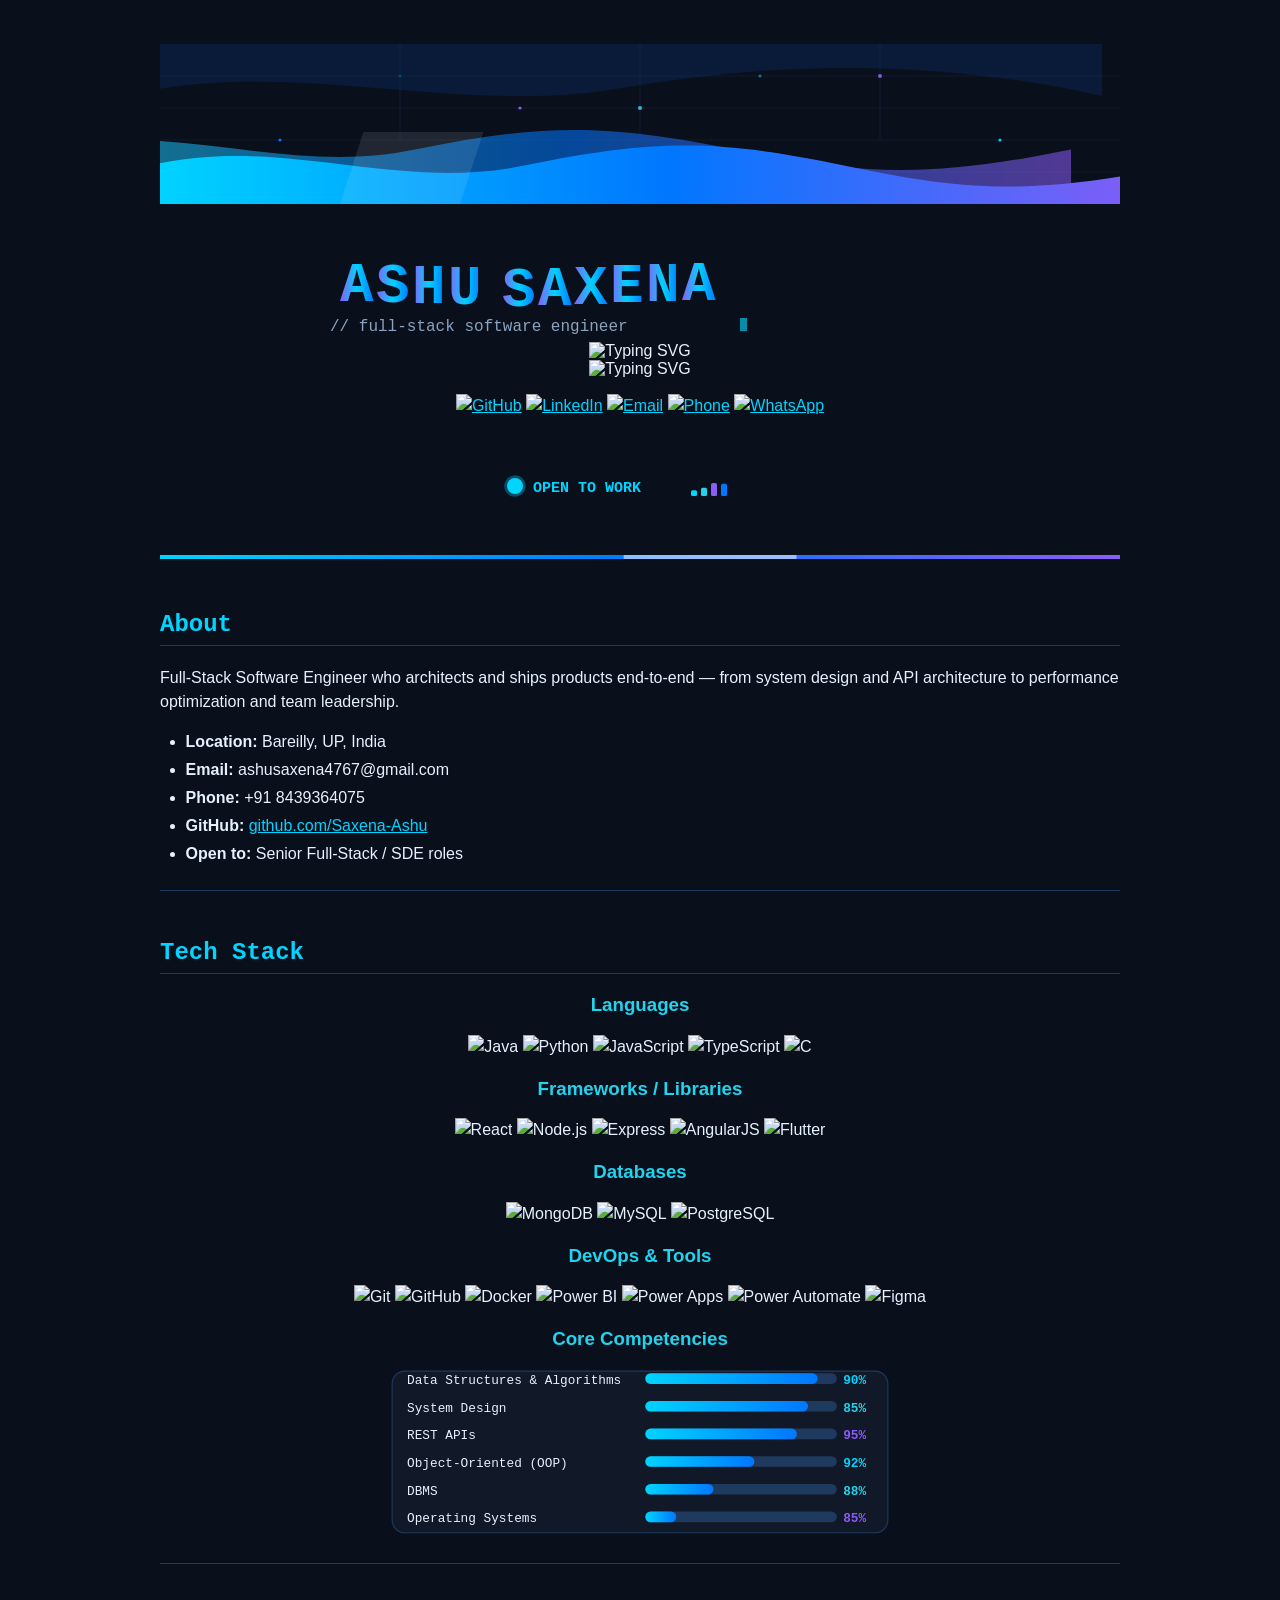
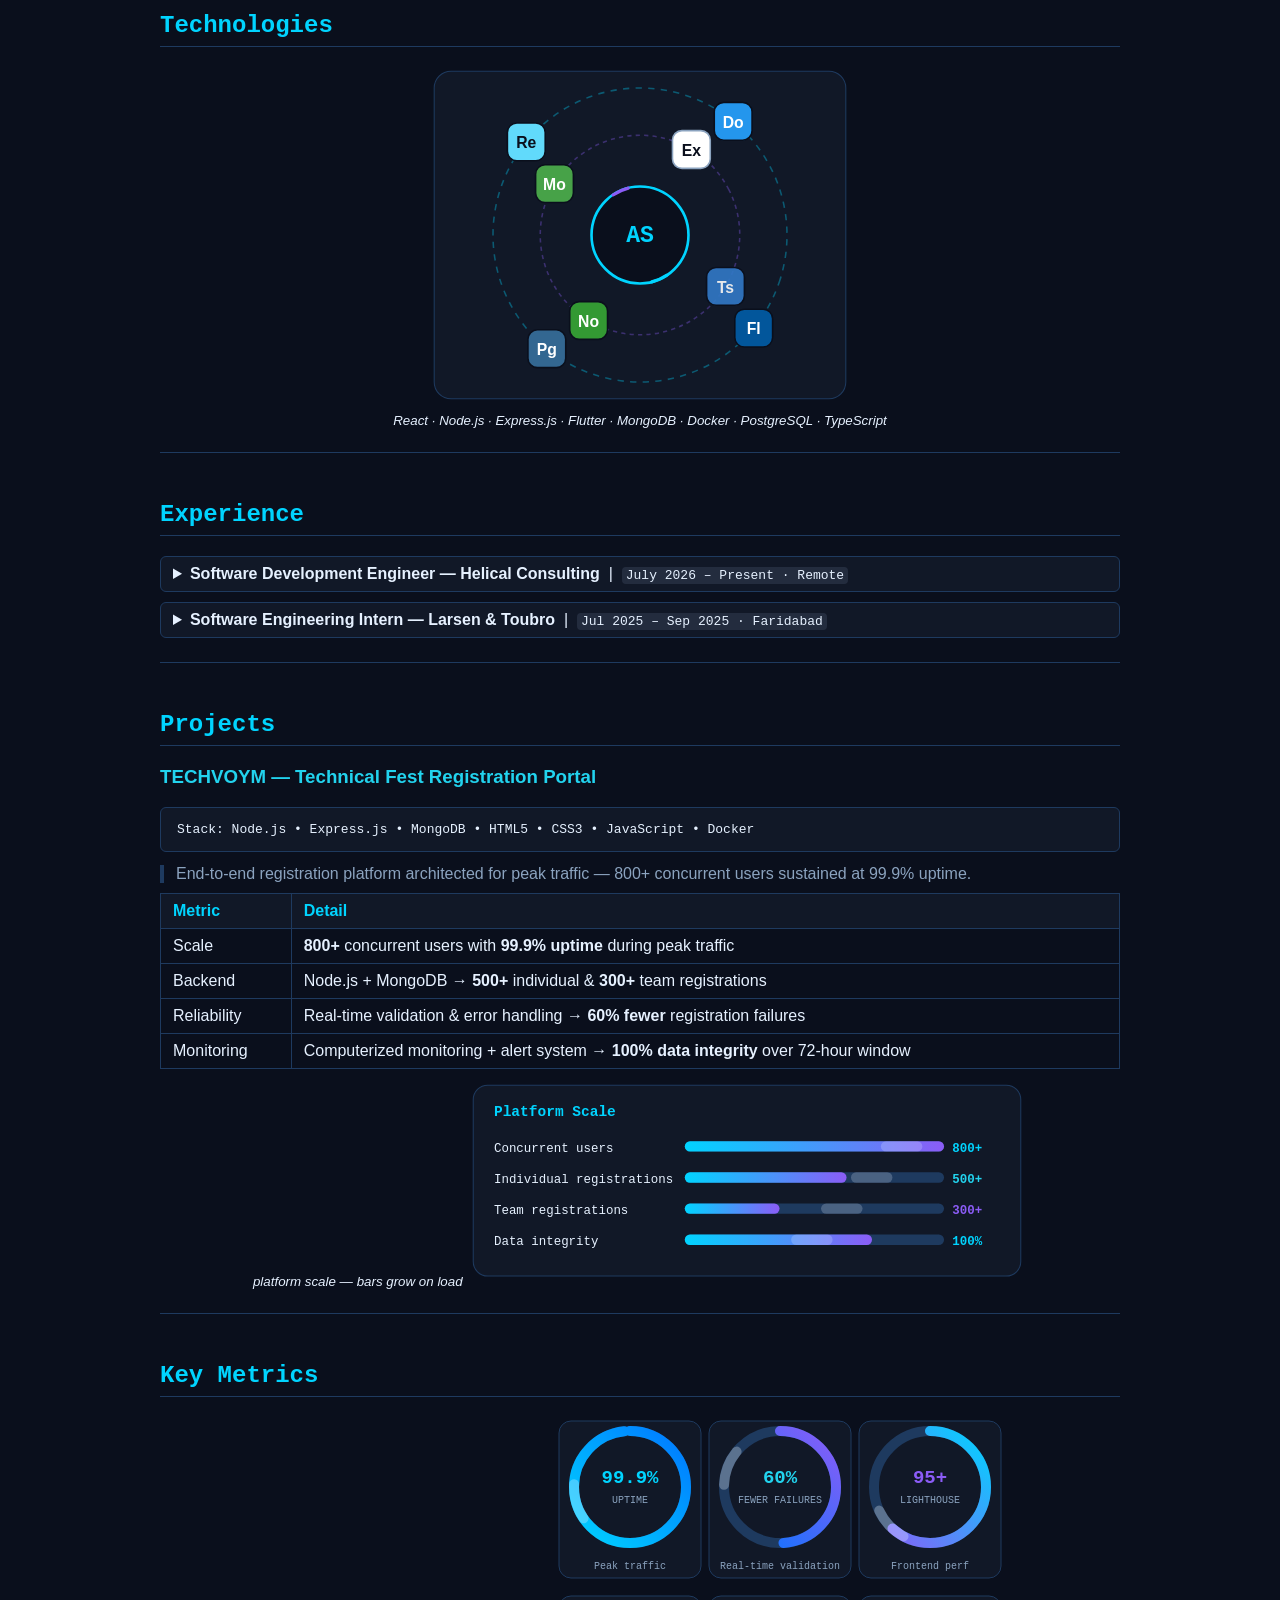
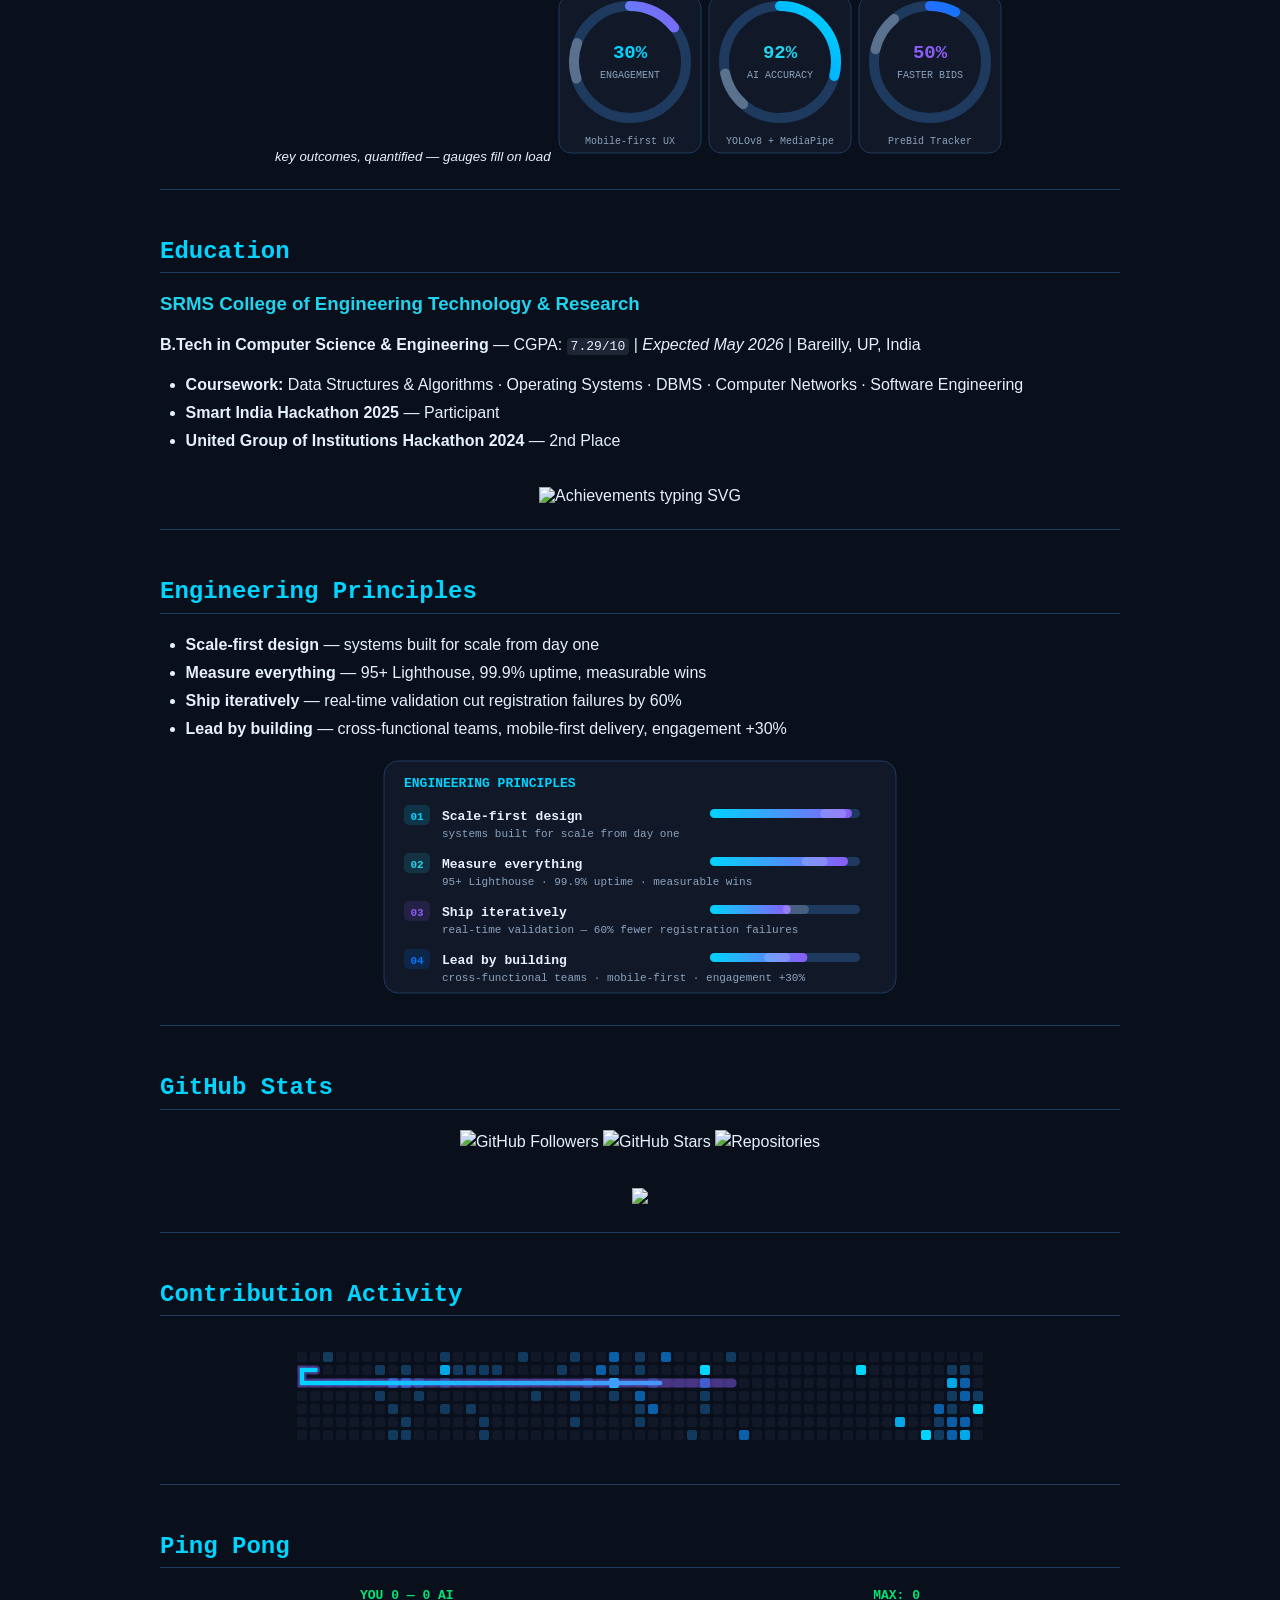
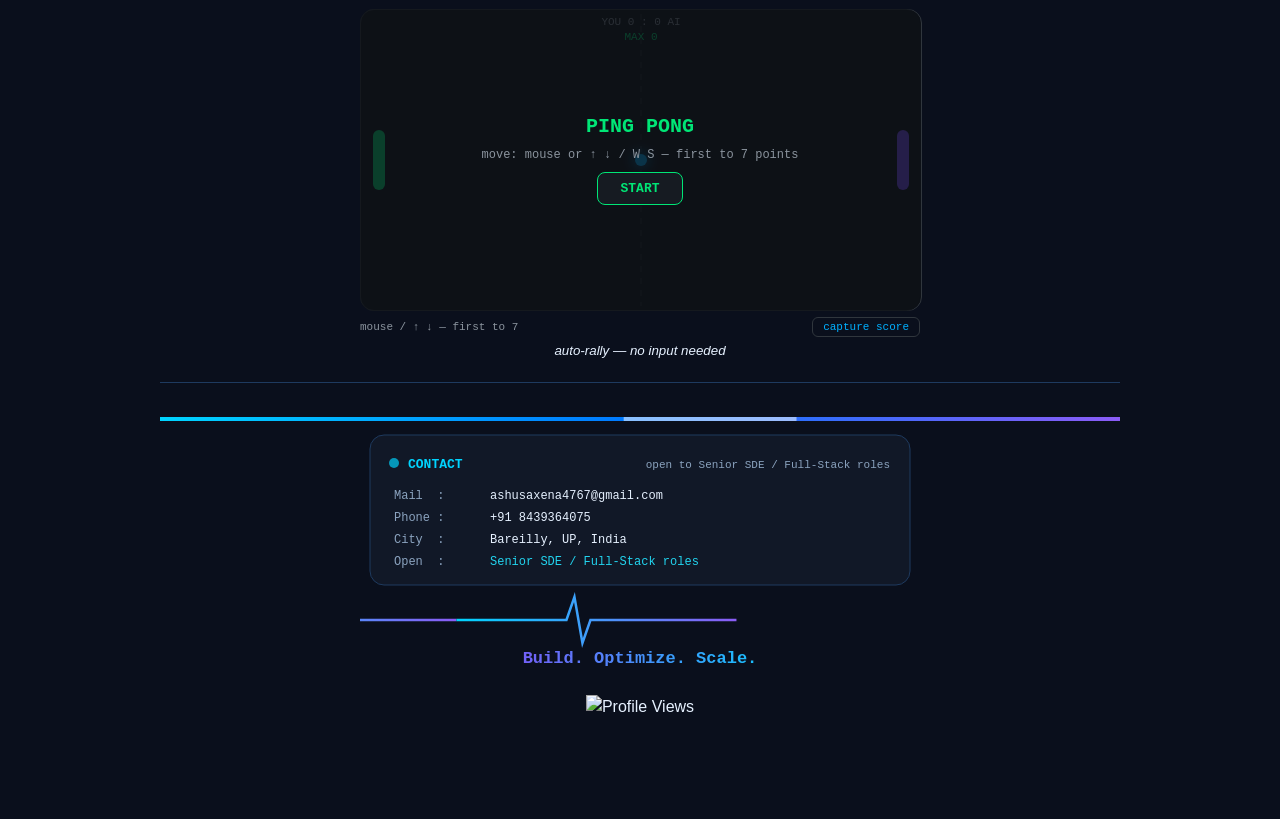
==== commit c219be5a: "Save local progress before pulling" ====
--- a/.freebuff/preview.html
+++ b/.freebuff/preview.html
@@ -5,26 +5,26 @@
 <meta name="viewport" content="width=device-width, initial-scale=1">
 <title>Ashu Saxena — GitHub Profile</title>
 <style>
-  body { margin: 0; background: #0d1117; color: #e6edf3;
+  body { margin: 0; background: #0A0F1C; color: #E6F1FF;
          font-family: -apple-system, BlinkMacSystemFont, "Segoe UI", Helvetica, Arial, sans-serif;
          -webkit-font-smoothing: antialiased; }
   main { max-width: 960px; margin: 0 auto; padding: 24px 16px 72px; }
   h2 { font-family: ui-monospace, SFMono-Regular, "SF Mono", Menlo, Consolas, monospace;
-       color: #00E676; border-bottom: 1px solid #21262d; padding-bottom: .3em; margin-top: 2em; }
-  h3 { color: #00B0FF; }
-  pre { background: #161b22; border: 1px solid #30363d; border-radius: 6px; padding: 14px 16px; overflow-x: auto; }
+       color: #00D4FF; border-bottom: 1px solid #1E3A5F; padding-bottom: .3em; margin-top: 2em; }
+  h3 { color: #22D3EE; }
+  pre { background: #111827; border: 1px solid #1E3A5F; border-radius: 6px; padding: 14px 16px; overflow-x: auto; }
   code { font-family: ui-monospace, SFMono-Regular, "SF Mono", Menlo, Consolas, monospace;
-         font-size: 13px; background: rgba(110,118,129,.2); border-radius: 4px; padding: 1px 4px; }
+         font-size: 13px; background: rgba(139,163,191,.15); border-radius: 4px; padding: 1px 4px; }
   pre code { background: none; padding: 0; }
   table { border-collapse: collapse; width: 100%; margin: 10px 0; }
-  th, td { border: 1px solid #30363d; padding: 8px 12px; text-align: left; }
-  th { background: #161b22; color: #00E676; }
-  a { color: #58a6ff; }
+  th, td { border: 1px solid #1E3A5F; padding: 8px 12px; text-align: left; }
+  th { background: #111827; color: #00D4FF; }
+  a { color: #00D4FF; }
   img { max-width: 100%; }
-  details { border: 1px solid #30363d; border-radius: 6px; padding: 8px 12px; background: #161b22; margin: 10px 0; }
+  details { border: 1px solid #1E3A5F; border-radius: 6px; padding: 8px 12px; background: #111827; margin: 10px 0; }
   summary { cursor: pointer; }
-  blockquote { border-left: 4px solid #30363d; padding-left: 12px; color: #8b949e; margin: 10px 0; }
-  hr { border: 0; border-top: 1px solid #21262d; margin: 24px 0; }
+  blockquote { border-left: 4px solid #1E3A5F; padding-left: 12px; color: #8BA3BF; margin: 10px 0; }
+  hr { border: 0; border-top: 1px solid #1E3A5F; margin: 24px 0; }
   p { line-height: 1.5; }
   ul { padding-left: 1.6em; }
   li { margin: 4px 0; line-height: 1.5; }
@@ -33,85 +33,175 @@
 <body>
 <main>
 <div align="center">
-  <img src="https://capsule-render.vercel.app/api?type=waving&color=gradient&customColorList=2,3,6,12,24&height=180&section=header&animation=twinkling" width="100%" />
-</div>
-<div align="center">
-  <svg width="560" viewBox="0 0 560 90" xmlns="http://www.w3.org/2000/svg">
-    <defs>
-      <linearGradient id="titleGrad" x1="0%" y1="0%" x2="100%" y2="0%">
-        <stop offset="0%" stop-color="#00E676">
-          <animate attributeName="stop-color" values="#00E676;#00B0FF;#7C4DFF;#00E676" dur="6s" repeatCount="indefinite"/>
-        </stop>
-        <stop offset="50%" stop-color="#00B0FF">
-          <animate attributeName="stop-color" values="#00B0FF;#7C4DFF;#00E676;#00B0FF" dur="6s" repeatCount="indefinite"/>
-        </stop>
-        <stop offset="100%" stop-color="#7C4DFF">
-          <animate attributeName="stop-color" values="#7C4DFF;#00E676;#00B0FF;#7C4DFF" dur="6s" repeatCount="indefinite"/>
-        </stop>
-      </linearGradient>
-    </defs>
-    <g font-family="monospace" font-size="44" font-weight="bold" fill="url(#titleGrad)">
-      <g><animateTransform attributeName="transform" type="translate" values="0 0;0 -7;0 0" dur="1.5s" repeatCount="indefinite" begin="0.00s"/><text x="20" y="62">A</text></g>
-      <g><animateTransform attributeName="transform" type="translate" values="0 0;0 -7;0 0" dur="1.5s" repeatCount="indefinite" begin="0.12s"/><text x="48" y="62">S</text></g>
-      <g><animateTransform attributeName="transform" type="translate" values="0 0;0 -7;0 0" dur="1.5s" repeatCount="indefinite" begin="0.24s"/><text x="76" y="62">H</text></g>
-      <g><animateTransform attributeName="transform" type="translate" values="0 0;0 -7;0 0" dur="1.5s" repeatCount="indefinite" begin="0.36s"/><text x="104" y="62">U</text></g>
-      <g><animateTransform attributeName="transform" type="translate" values="0 0;0 -7;0 0" dur="1.5s" repeatCount="indefinite" begin="0.48s"/><text x="146" y="62">S</text></g>
-      <g><animateTransform attributeName="transform" type="translate" values="0 0;0 -7;0 0" dur="1.5s" repeatCount="indefinite" begin="0.60s"/><text x="174" y="62">A</text></g>
-      <g><animateTransform attributeName="transform" type="translate" values="0 0;0 -7;0 0" dur="1.5s" repeatCount="indefinite" begin="0.72s"/><text x="202" y="62">X</text></g>
-      <g><animateTransform attributeName="transform" type="translate" values="0 0;0 -7;0 0" dur="1.5s" repeatCount="indefinite" begin="0.84s"/><text x="230" y="62">E</text></g>
-      <g><animateTransform attributeName="transform" type="translate" values="0 0;0 -7;0 0" dur="1.5s" repeatCount="indefinite" begin="0.96s"/><text x="258" y="62">N</text></g>
-      <g><animateTransform attributeName="transform" type="translate" values="0 0;0 -7;0 0" dur="1.5s" repeatCount="indefinite" begin="1.08s"/><text x="286" y="62">A</text></g>
-    </g>
-  </svg>
-</div>
-<div align="center">
-  <img src="https://readme-typing-svg.demolab.com?font=Fira+Code&weight=600&size=26&duration=2500&pause=900&color=00E676&center=true&vCenter=true&multiline=true&width=760&height=80&lines=Hi%2C+I%27m+Ashu+Saxena;React.js+%7C+Node.js+%7C+Flutter+%7C+TypeScript;Building+products+that+scale" alt="Typing SVG" />
+  <svg height="200" viewBox="0 0 1200 200" xmlns="http://www.w3.org/2000/svg" role="img" aria-label="Ashu Saxena — header" width="100%">
+  <defs>
+    <linearGradient id="waveGrad" x1="0%" y1="0%" x2="100%" y2="0%">
+      <stop offset="0%" stop-color="#00D4FF"/>
+      <stop offset="50%" stop-color="#0077FF"/>
+      <stop offset="100%" stop-color="#8B5CF6"/>
+    </linearGradient>
+    <linearGradient id="waveGrad2" x1="0%" y1="0%" x2="100%" y2="0%">
+      <stop offset="0%" stop-color="#22D3EE"/>
+      <stop offset="50%" stop-color="#0077FF"/>
+      <stop offset="100%" stop-color="#8B5CF6"/>
+    </linearGradient>
+  </defs>
+
+  <rect width="1200" height="200" fill="#0A0F1C"/>
+
+  <!-- subtle cyber grid -->
+  <g stroke="#1E3A5F" stroke-opacity="0.35">
+    <line x1="0" y1="40" x2="1200" y2="40"/>
+    <line x1="0" y1="80" x2="1200" y2="80"/>
+    <line x1="0" y1="120" x2="1200" y2="120"/>
+    <line x1="0" y1="160" x2="1200" y2="160"/>
+    <line x1="300" y1="0" x2="300" y2="120"/>
+    <line x1="600" y1="0" x2="600" y2="120"/>
+    <line x1="900" y1="0" x2="900" y2="120"/>
+  </g>
+
+  <!-- twinkling grid nodes -->
+  <g>
+    <circle cx="300" cy="40" r="2.5" fill="#00D4FF">
+      <animate attributeName="opacity" values="0.15;1;0.15" dur="2.1s" repeatCount="indefinite"/>
+      <animate attributeName="r" values="1.5;3;1.5" dur="2.1s" repeatCount="indefinite"/>
+    </circle>
+    <circle cx="600" cy="80" r="2.5" fill="#22D3EE">
+      <animate attributeName="opacity" values="0.15;1;0.15" dur="2.8s" begin="0.4s" repeatCount="indefinite"/>
+    </circle>
+    <circle cx="900" cy="40" r="2.5" fill="#8B5CF6">
+      <animate attributeName="opacity" values="0.15;1;0.15" dur="2.4s" begin="0.9s" repeatCount="indefinite"/>
+    </circle>
+    <circle cx="150" cy="120" r="2" fill="#0077FF">
+      <animate attributeName="opacity" values="0.15;1;0.15" dur="3.2s" begin="1.3s" repeatCount="indefinite"/>
+    </circle>
+    <circle cx="1050" cy="120" r="2" fill="#00D4FF">
+      <animate attributeName="opacity" values="0.15;1;0.15" dur="2.6s" begin="0.6s" repeatCount="indefinite"/>
+    </circle>
+    <circle cx="450" cy="80" r="2" fill="#8B5CF6">
+      <animate attributeName="opacity" values="0.15;1;0.15" dur="3s" begin="1.7s" repeatCount="indefinite"/>
+    </circle>
+    <circle cx="750" cy="40" r="2" fill="#22D3EE">
+      <animate attributeName="opacity" values="0.15;1;0.15" dur="2.2s" begin="0.2s" repeatCount="indefinite"/>
+    </circle>
+  </g>
+
+  <!-- upper glow band -->
+  <path d="M0 60 C 200 20, 400 90, 600 55 S 1000 20, 1200 65 L 1200 0 L 0 0 Z" fill="#0077FF" opacity="0.12">
+    <animateTransform attributeName="transform" type="translate" values="0 0;-40 0;0 0;40 0;0 0" dur="14s" repeatCount="indefinite"/>
+  </path>
+
+  <!-- back wave -->
+  <g opacity="0.55">
+    <path d="M-80 130 C 80 95, 220 165, 380 132 S 620 100, 780 132 S 1020 168, 1200 132 L 1200 200 L -80 200 Z" fill="url(#waveGrad2)">
+      <animateTransform attributeName="transform" type="translate" values="0 0;-70 0;0 0;70 0;0 0" dur="9s" repeatCount="indefinite"/>
+    </path>
+  </g>
+
+  <!-- main wave -->
+  <g>
+    <path d="M-60 150 C 100 115, 240 185, 400 152 S 640 118, 800 152 S 1040 188, 1220 152 L 1220 200 L -60 200 Z" fill="url(#waveGrad)">
+      <animateTransform attributeName="transform" type="translate" values="0 0;70 0;0 0;-70 0;0 0" dur="10s" repeatCount="indefinite"/>
+    </path>
+  </g>
+
+  <!-- light sweep across the wave -->
+  <g transform="skewX(-18)">
+    <rect x="-300" y="110" width="150" height="90" fill="#E6F1FF" opacity="0.10">
+      <animateTransform attributeName="transform" type="translate" values="0 0;1500 0" dur="5s" repeatCount="indefinite"/>
+    </rect>
+  </g>
+</svg>
+
+</div>
+<div align="center">
+  <svg height="110" viewBox="0 0 640 110" xmlns="http://www.w3.org/2000/svg" role="img" aria-label="ASHU SAXENA" width="640">
+  <defs>
+    <linearGradient id="titleGrad" x1="0%" y1="0%" x2="100%" y2="0%">
+      <stop offset="0%" stop-color="#00D4FF">
+        <animate attributeName="stop-color" values="#00D4FF;#8B5CF6;#0077FF;#00D4FF" dur="6s" repeatCount="indefinite"/>
+      </stop>
+      <stop offset="50%" stop-color="#0077FF">
+        <animate attributeName="stop-color" values="#0077FF;#00D4FF;#8B5CF6;#0077FF" dur="6s" repeatCount="indefinite"/>
+      </stop>
+      <stop offset="100%" stop-color="#8B5CF6">
+        <animate attributeName="stop-color" values="#8B5CF6;#0077FF;#00D4FF;#8B5CF6" dur="6s" repeatCount="indefinite"/>
+      </stop>
+    </linearGradient>
+  </defs>
+
+  <g font-family="monospace" font-size="56" font-weight="bold" fill="url(#titleGrad)">
+    <g><animateTransform attributeName="transform" type="translate" values="0 0;0 -8;0 0" dur="1.5s" repeatCount="indefinite" begin="0.00s"/><text x="20" y="78">A</text></g>
+    <g><animateTransform attributeName="transform" type="translate" values="0 0;0 -8;0 0" dur="1.5s" repeatCount="indefinite" begin="0.10s"/><text x="56" y="78">S</text></g>
+    <g><animateTransform attributeName="transform" type="translate" values="0 0;0 -8;0 0" dur="1.5s" repeatCount="indefinite" begin="0.20s"/><text x="92" y="78">H</text></g>
+    <g><animateTransform attributeName="transform" type="translate" values="0 0;0 -8;0 0" dur="1.5s" repeatCount="indefinite" begin="0.30s"/><text x="128" y="78">U</text></g>
+    <g><animateTransform attributeName="transform" type="translate" values="0 0;0 -8;0 0" dur="1.5s" repeatCount="indefinite" begin="0.50s"/><text x="182" y="78">S</text></g>
+    <g><animateTransform attributeName="transform" type="translate" values="0 0;0 -8;0 0" dur="1.5s" repeatCount="indefinite" begin="0.60s"/><text x="218" y="78">A</text></g>
+    <g><animateTransform attributeName="transform" type="translate" values="0 0;0 -8;0 0" dur="1.5s" repeatCount="indefinite" begin="0.70s"/><text x="254" y="78">X</text></g>
+    <g><animateTransform attributeName="transform" type="translate" values="0 0;0 -8;0 0" dur="1.5s" repeatCount="indefinite" begin="0.80s"/><text x="290" y="78">E</text></g>
+    <g><animateTransform attributeName="transform" type="translate" values="0 0;0 -8;0 0" dur="1.5s" repeatCount="indefinite" begin="0.90s"/><text x="326" y="78">N</text></g>
+    <g><animateTransform attributeName="transform" type="translate" values="0 0;0 -8;0 0" dur="1.5s" repeatCount="indefinite" begin="1.00s"/><text x="362" y="78">A</text></g>
+  </g>
+
+  <text x="10" y="103" font-family="monospace" font-size="16" fill="#8BA3BF">// full-stack software engineer</text>
+  <rect x="420" y="90" width="7" height="13" fill="#00D4FF">
+    <animate attributeName="opacity" values="1;0;1" dur="0.9s" repeatCount="indefinite"/>
+  </rect>
+</svg>
+
+</div>
+<div align="center">
+  <img src="https://readme-typing-svg.demolab.com?font=Fira+Code&weight=600&size=26&duration=2500&pause=900&color=00D4FF&center=true&vCenter=true&multiline=true&width=760&height=80&lines=Hi%2C+I%27m+Ashu+Saxena;React.js+%7C+Node.js+%7C+Flutter+%7C+TypeScript;Building+products+that+scale" alt="Typing SVG" />
   <br/>
-  <img src="https://readme-typing-svg.demolab.com?font=Fira+Code&size=15&pause=1000&color=9CDCFE&center=true&vCenter=true&width=700&lines=Full-stack+development+%7C+System+design+%7C+Performance;Lighthouse+95%2B+scores+%7C+YOLOv8+92%25+accuracy;Open+to+Senior+Full-Stack+roles" alt="Typing SVG" />
+  <img src="https://readme-typing-svg.demolab.com?font=Fira+Code&size=15&pause=1000&color=8BA3BF&center=true&vCenter=true&width=700&lines=Full-stack+development+%7C+System+design+%7C+Performance;Lighthouse+95%2B+scores+%7C+YOLOv8+92%25+accuracy;Open+to+Senior+Full-Stack+roles" alt="Typing SVG" />
   <br/>
-<p><a href="https://github.com/Saxena-Ashu"><img src="https://img.shields.io/badge/GitHub-%23121011.svg?style=for-the-badge&logo=github&logoColor=white" alt="GitHub" /></a> <a href="https://www.linkedin.com/in/saxenaashu"><img src="https://img.shields.io/badge/LinkedIn-%230077B5.svg?style=for-the-badge&logo=linkedin&logoColor=white" alt="LinkedIn" /></a> <a href="mailto:ashusaxena4767@gmail.com"><img src="https://img.shields.io/badge/ashusaxena4767%40gmail.com-D14836?style=plastic&logo=gmail&logoColor=white" alt="Email" /></a> <a href="tel:+918439364075"><img src="https://img.shields.io/badge/%2B91%208439364075-%234285F4?style=for-the-badge" alt="Phone" /></a> <a href="https://wa.me/918439364075"><img src="https://img.shields.io/badge/WhatsApp-25D366?style=for-the-badge&logo=whatsapp&logoColor=white" alt="WhatsApp" /></a></p>
+<p><a href="https://github.com/Saxena-Ashu"><img src="https://img.shields.io/badge/GitHub-%23121011.svg?style=for-the-badge&logo=github&labelColor=0A0F1C&color=00D4FF" alt="GitHub" /></a> <a href="https://www.linkedin.com/in/saxenaashu"><img src="https://img.shields.io/badge/LinkedIn-0077FF?style=for-the-badge&logo=linkedin&labelColor=0A0F1C" alt="LinkedIn" /></a> <a href="mailto:ashusaxena4767@gmail.com"><img src="https://img.shields.io/badge/ashusaxena4767%40gmail.com-8B5CF6?style=plastic&logo=gmail&labelColor=0A0F1C&logoColor=white" alt="Email" /></a> <a href="tel:+918439364075"><img src="https://img.shields.io/badge/%2B91%208439364075-22D3EE?style=for-the-badge&labelColor=0A0F1C" alt="Phone" /></a> <a href="https://wa.me/918439364075"><img src="https://img.shields.io/badge/WhatsApp-25D366?style=for-the-badge&logo=whatsapp&labelColor=0A0F1C&logoColor=white" alt="WhatsApp" /></a></p>
 </div>
 <br/>
 <p align="center">
-  <svg width="290" height="36" viewBox="0 0 290 36" xmlns="http://www.w3.org/2000/svg">
-    <circle cx="20" cy="18" r="10" fill="#00E676" opacity="0.4">
-      <animate attributeName="r" values="8;14;8" dur="1.6s" repeatCount="indefinite"/>
-      <animate attributeName="opacity" values="0.5;0.1;0.5" dur="1.6s" repeatCount="indefinite"/>
-    </circle>
-    <circle cx="20" cy="18" r="8" fill="#00E676"/>
-    <text x="38" y="24" font-size="15" font-family="monospace" font-weight="bold" fill="#00E676">OPEN TO WORK</text>
-    <rect x="196" y="23" width="6" height="5" rx="1.5" fill="#00E676">
-      <animate attributeName="height" values="5;16;6;5" dur="1.1s" repeatCount="indefinite"/>
-      <animate attributeName="y" values="23;12;22;23" dur="1.1s" repeatCount="indefinite"/>
-    </rect>
-    <rect x="206" y="22" width="6" height="6" rx="1.5" fill="#00B0FF">
-      <animate attributeName="height" values="6;12;8;6" dur="1.1s" repeatCount="indefinite" begin="0.15s"/>
-      <animate attributeName="y" values="22;16;20;22" dur="1.1s" repeatCount="indefinite" begin="0.15s"/>
-    </rect>
-    <rect x="216" y="21" width="6" height="7" rx="1.5" fill="#7C4DFF">
-      <animate attributeName="height" values="7;18;9;7" dur="1.1s" repeatCount="indefinite" begin="0.3s"/>
-      <animate attributeName="y" values="21;10;19;21" dur="1.1s" repeatCount="indefinite" begin="0.3s"/>
-    </rect>
-    <rect x="226" y="23" width="6" height="5" rx="1.5" fill="#00E676">
-      <animate attributeName="height" values="5;13;7;5" dur="1.1s" repeatCount="indefinite" begin="0.45s"/>
-      <animate attributeName="y" values="23;15;21;23" dur="1.1s" repeatCount="indefinite" begin="0.45s"/>
-    </rect>
-  </svg>
+  <svg height="36" viewBox="0 0 290 36" xmlns="http://www.w3.org/2000/svg" role="img" aria-label="Open to work" width="290">
+  <circle cx="20" cy="18" r="10" fill="#00D4FF" opacity="0.4">
+    <animate attributeName="r" values="8;14;8" dur="1.6s" repeatCount="indefinite"/>
+    <animate attributeName="opacity" values="0.5;0.1;0.5" dur="1.6s" repeatCount="indefinite"/>
+  </circle>
+  <circle cx="20" cy="18" r="8" fill="#00D4FF"/>
+  <text x="38" y="24" font-size="15" font-family="monospace" font-weight="bold" fill="#00D4FF">OPEN TO WORK</text>
+  <rect x="196" y="23" width="6" height="5" rx="1.5" fill="#00D4FF">
+    <animate attributeName="height" values="5;16;6;5" dur="1.1s" repeatCount="indefinite"/>
+    <animate attributeName="y" values="23;12;22;23" dur="1.1s" repeatCount="indefinite"/>
+  </rect>
+  <rect x="206" y="22" width="6" height="6" rx="1.5" fill="#22D3EE">
+    <animate attributeName="height" values="6;12;8;6" dur="1.1s" repeatCount="indefinite" begin="0.15s"/>
+    <animate attributeName="y" values="22;16;20;22" dur="1.1s" repeatCount="indefinite" begin="0.15s"/>
+  </rect>
+  <rect x="216" y="21" width="6" height="7" rx="1.5" fill="#8B5CF6">
+    <animate attributeName="height" values="7;18;9;7" dur="1.1s" repeatCount="indefinite" begin="0.3s"/>
+    <animate attributeName="y" values="21;10;19;21" dur="1.1s" repeatCount="indefinite" begin="0.3s"/>
+  </rect>
+  <rect x="226" y="23" width="6" height="5" rx="1.5" fill="#0077FF">
+    <animate attributeName="height" values="5;13;7;5" dur="1.1s" repeatCount="indefinite" begin="0.45s"/>
+    <animate attributeName="y" values="23;15;21;23" dur="1.1s" repeatCount="indefinite" begin="0.45s"/>
+  </rect>
+</svg>
+
 </p>
 <br/>
-<svg width="100%" height="4" viewBox="0 0 100 4" preserveAspectRatio="none" xmlns="http://www.w3.org/2000/svg">
-  <defs>
-    <linearGradient id="grad1" x1="0%" y1="0%" x2="100%" y2="0%">
-      <stop offset="0%" stop-color="#00E676"/>
-      <stop offset="50%" stop-color="#00B0FF"/>
-      <stop offset="100%" stop-color="#7C4DFF"/>
-    </linearGradient>
-  </defs>
-  <rect width="100" height="4" fill="url(#grad1)"/>
-  <rect width="18" height="4" fill="#ffffff" opacity="0.5">
+<div align="center">
+  <svg height="4" viewBox="0 0 100 4" preserveAspectRatio="none" xmlns="http://www.w3.org/2000/svg" role="img" aria-label="divider" width="100%">
+  <defs>
+    <linearGradient id="divGrad" x1="0%" y1="0%" x2="100%" y2="0%">
+      <stop offset="0%" stop-color="#00D4FF"/>
+      <stop offset="50%" stop-color="#0077FF"/>
+      <stop offset="100%" stop-color="#8B5CF6"/>
+    </linearGradient>
+  </defs>
+  <rect width="100" height="4" fill="url(#divGrad)"/>
+  <rect width="18" height="4" fill="#E6F1FF" opacity="0.6">
     <animate attributeName="x" values="-18;100" dur="3.5s" repeatCount="indefinite"/>
   </rect>
 </svg>
+
+</div>
 <h2>About</h2>
 <p>Full-Stack Software Engineer who architects and ships products end-to-end — from system design and API architecture to performance optimization and team leadership.</p>
 <ul><li><strong>Location:</strong> Bareilly, UP, India</li><li><strong>Email:</strong> ashusaxena4767@gmail.com</li><li><strong>Phone:</strong> +91 8439364075</li><li><strong>GitHub:</strong> <a href="https://github.com/Saxena-Ashu">github.com/Saxena-Ashu</a></li><li><strong>Open to:</strong> Senior Full-Stack / SDE roles</li></ul>
@@ -127,133 +217,135 @@
 <h3>DevOps & Tools</h3>
 <p><img src="https://img.shields.io/badge/Git-%23F05033.svg?style=flat-square&logo=git&logoColor=white" alt="Git" /> <img src="https://img.shields.io/badge/GitHub-%23121011.svg?style=flat-square&logo=github&logoColor=white" alt="GitHub" /> <img src="https://img.shields.io/badge/Docker-%230db7ed.svg?style=flat-square&logo=docker&logoColor=white" alt="Docker" /> <img src="https://img.shields.io/badge/Power%20BI-%23F2C811.svg?style=flat-square&logo=powerbi&logoColor=black" alt="Power BI" /> <img src="https://img.shields.io/badge/Power%20Apps-%2374276F.svg?style=flat-square&logo=powerapps&logoColor=white" alt="Power Apps" /> <img src="https://img.shields.io/badge/Power%20Automate-%230066FF.svg?style=flat-square&logo=powerautomate&logoColor=white" alt="Power Automate" /> <img src="https://img.shields.io/badge/Figma-%23F24E1E.svg?style=flat-square&logo=figma&logoColor=white" alt="Figma" /></p>
 <h3>Core Competencies</h3>
-<svg width="500" viewBox="0 0 470 156" xmlns="http://www.w3.org/2000/svg">
-  <rect x="2" y="2" width="466" height="152" rx="12" fill="#161b22" stroke="#30363d"/>
-  <defs>
-    <linearGradient id="barGrad" x1="0%" y1="0%" x2="100%" y2="0%">
-      <stop offset="0%" stop-color="#00E676"/>
-      <stop offset="100%" stop-color="#00B0FF"/>
-    </linearGradient>
-  </defs>
-  <text x="0" y="14" font-size="12" font-family="monospace" fill="#e6edf3">Data Structures &amp; Algorithms</text>
-  <rect x="215" y="4" width="200" height="10" rx="5" fill="#21262d"/>
-  <rect x="215" y="4" width="0" height="10" rx="5" fill="url(#barGrad)">
-    <animate attributeName="width" from="0" to="180" dur="1.4s" fill="freeze" begin="0.2s"/>
-  </rect>
-  <text x="422" y="14" font-size="12" font-family="monospace" font-weight="bold" fill="#00E676"><animate attributeName="opacity" from="0" to="1" dur="0.3s" begin="0.3s" fill="freeze"/>90%</text>
-  <text x="0" y="40" font-size="12" font-family="monospace" fill="#e6edf3">System Design</text>
-  <rect x="215" y="30" width="200" height="10" rx="5" fill="#21262d"/>
-  <rect x="215" y="30" width="0" height="10" rx="5" fill="url(#barGrad)">
-    <animate attributeName="width" from="0" to="170" dur="1.4s" fill="freeze" begin="0.5s"/>
-  </rect>
-  <text x="422" y="40" font-size="12" font-family="monospace" font-weight="bold" fill="#00B0FF"><animate attributeName="opacity" from="0" to="1" dur="0.3s" begin="0.6s" fill="freeze"/>85%</text>
-  <text x="0" y="66" font-size="12" font-family="monospace" fill="#e6edf3">REST APIs</text>
-  <rect x="215" y="56" width="200" height="10" rx="5" fill="#21262d"/>
-  <rect x="215" y="56" width="0" height="10" rx="5" fill="url(#barGrad)">
-    <animate attributeName="width" from="0" to="190" dur="1.4s" fill="freeze" begin="0.8s"/>
-  </rect>
-  <text x="422" y="66" font-size="12" font-family="monospace" font-weight="bold" fill="#7C4DFF"><animate attributeName="opacity" from="0" to="1" dur="0.3s" begin="0.9s" fill="freeze"/>95%</text>
-  <text x="0" y="92" font-size="12" font-family="monospace" fill="#e6edf3">Object-Oriented (OOP)</text>
-  <rect x="215" y="82" width="200" height="10" rx="5" fill="#21262d"/>
-  <rect x="215" y="82" width="0" height="10" rx="5" fill="url(#barGrad)">
-    <animate attributeName="width" from="0" to="184" dur="1.4s" fill="freeze" begin="1.1s"/>
-  </rect>
-  <text x="422" y="92" font-size="12" font-family="monospace" font-weight="bold" fill="#00E676"><animate attributeName="opacity" from="0" to="1" dur="0.3s" begin="1.2s" fill="freeze"/>92%</text>
-  <text x="0" y="118" font-size="12" font-family="monospace" fill="#e6edf3">DBMS</text>
-  <rect x="215" y="108" width="200" height="10" rx="5" fill="#21262d"/>
-  <rect x="215" y="108" width="0" height="10" rx="5" fill="url(#barGrad)">
-    <animate attributeName="width" from="0" to="176" dur="1.4s" fill="freeze" begin="1.4s"/>
-  </rect>
-  <text x="422" y="118" font-size="12" font-family="monospace" font-weight="bold" fill="#00B0FF"><animate attributeName="opacity" from="0" to="1" dur="0.3s" begin="1.5s" fill="freeze"/>88%</text>
-  <text x="0" y="144" font-size="12" font-family="monospace" fill="#e6edf3">Operating Systems</text>
-  <rect x="215" y="134" width="200" height="10" rx="5" fill="#21262d"/>
-  <rect x="215" y="134" width="0" height="10" rx="5" fill="url(#barGrad)">
-    <animate attributeName="width" from="0" to="170" dur="1.4s" fill="freeze" begin="1.7s"/>
-  </rect>
-  <text x="422" y="144" font-size="12" font-family="monospace" font-weight="bold" fill="#7C4DFF"><animate attributeName="opacity" from="0" to="1" dur="0.3s" begin="1.8s" fill="freeze"/>85%</text>
-</svg>
+<svg viewBox="0 0 470 156" xmlns="http://www.w3.org/2000/svg" role="img" aria-label="Core competencies" width="500">
+  <defs>
+    <linearGradient id="compBar" x1="0%" y1="0%" x2="100%" y2="0%">
+      <stop offset="0%" stop-color="#00D4FF"/>
+      <stop offset="100%" stop-color="#0077FF"/>
+    </linearGradient>
+  </defs>
+  <rect x="2" y="2" width="466" height="152" rx="12" fill="#111827" stroke="#1E3A5F"/>
+  <text x="16" y="14" font-size="12" font-family="monospace" fill="#E6F1FF">Data Structures &amp; Algorithms</text>
+  <rect x="240" y="4" width="180" height="10" rx="5" fill="#1E3A5F"/>
+  <rect x="240" y="4" width="0" height="10" rx="5" fill="url(#compBar)">
+    <animate attributeName="width" from="0" to="162" dur="1.4s" fill="freeze" begin="0.2s"/>
+  </rect>
+  <text x="426" y="14" font-size="12" font-family="monospace" font-weight="bold" fill="#00D4FF"><animate attributeName="opacity" from="0" to="1" dur="0.3s" begin="0.3s" fill="freeze"/>90%</text>
+  <text x="16" y="40" font-size="12" font-family="monospace" fill="#E6F1FF">System Design</text>
+  <rect x="240" y="30" width="180" height="10" rx="5" fill="#1E3A5F"/>
+  <rect x="240" y="30" width="0" height="10" rx="5" fill="url(#compBar)">
+    <animate attributeName="width" from="0" to="153" dur="1.4s" fill="freeze" begin="0.5s"/>
+  </rect>
+  <text x="426" y="40" font-size="12" font-family="monospace" font-weight="bold" fill="#22D3EE"><animate attributeName="opacity" from="0" to="1" dur="0.3s" begin="0.6s" fill="freeze"/>85%</text>
+  <text x="16" y="66" font-size="12" font-family="monospace" fill="#E6F1FF">REST APIs</text>
+  <rect x="240" y="56" width="180" height="10" rx="5" fill="#1E3A5F"/>
+  <rect x="240" y="56" width="0" height="10" rx="5" fill="url(#compBar)">
+    <animate attributeName="width" from="0" to="171" dur="1.4s" fill="freeze" begin="0.8s"/>
+  </rect>
+  <text x="426" y="66" font-size="12" font-family="monospace" font-weight="bold" fill="#8B5CF6"><animate attributeName="opacity" from="0" to="1" dur="0.3s" begin="0.9s" fill="freeze"/>95%</text>
+  <text x="16" y="92" font-size="12" font-family="monospace" fill="#E6F1FF">Object-Oriented (OOP)</text>
+  <rect x="240" y="82" width="180" height="10" rx="5" fill="#1E3A5F"/>
+  <rect x="240" y="82" width="0" height="10" rx="5" fill="url(#compBar)">
+    <animate attributeName="width" from="0" to="165.6" dur="1.4s" fill="freeze" begin="1.1s"/>
+  </rect>
+  <text x="426" y="92" font-size="12" font-family="monospace" font-weight="bold" fill="#00D4FF"><animate attributeName="opacity" from="0" to="1" dur="0.3s" begin="1.2s" fill="freeze"/>92%</text>
+  <text x="16" y="118" font-size="12" font-family="monospace" fill="#E6F1FF">DBMS</text>
+  <rect x="240" y="108" width="180" height="10" rx="5" fill="#1E3A5F"/>
+  <rect x="240" y="108" width="0" height="10" rx="5" fill="url(#compBar)">
+    <animate attributeName="width" from="0" to="158.4" dur="1.4s" fill="freeze" begin="1.4s"/>
+  </rect>
+  <text x="426" y="118" font-size="12" font-family="monospace" font-weight="bold" fill="#22D3EE"><animate attributeName="opacity" from="0" to="1" dur="0.3s" begin="1.5s" fill="freeze"/>88%</text>
+  <text x="16" y="144" font-size="12" font-family="monospace" fill="#E6F1FF">Operating Systems</text>
+  <rect x="240" y="134" width="180" height="10" rx="5" fill="#1E3A5F"/>
+  <rect x="240" y="134" width="0" height="10" rx="5" fill="url(#compBar)">
+    <animate attributeName="width" from="0" to="153" dur="1.4s" fill="freeze" begin="1.7s"/>
+  </rect>
+  <text x="426" y="144" font-size="12" font-family="monospace" font-weight="bold" fill="#8B5CF6"><animate attributeName="opacity" from="0" to="1" dur="0.3s" begin="1.8s" fill="freeze"/>85%</text>
+</svg>
+
 </div>
 <hr/>
 <h2>Technologies</h2>
 <div align="center">
-  <svg width="420" viewBox="0 0 400 320" xmlns="http://www.w3.org/2000/svg">
-    <rect x="4" y="4" width="392" height="312" rx="16" fill="#161b22" stroke="#30363d"/>
-    <circle cx="200" cy="160" r="140" fill="none" stroke="#00B0FF" stroke-opacity="0.35" stroke-width="1.5" stroke-dasharray="6 6">
-      <animateTransform attributeName="transform" type="rotate" from="0 200 160" to="360 200 160" dur="40s" repeatCount="indefinite"/>
-      <animate attributeName="opacity" from="0" to="1" dur="0.8s" begin="0.4s" fill="freeze"/>
-    </circle>
-    <circle cx="200" cy="160" r="95" fill="none" stroke="#7C4DFF" stroke-opacity="0.35" stroke-width="1.5" stroke-dasharray="4 4">
-      <animateTransform attributeName="transform" type="rotate" from="360 200 160" to="0 200 160" dur="26s" repeatCount="indefinite"/>
-      <animate attributeName="opacity" from="0" to="1" dur="0.8s" begin="0.55s" fill="freeze"/>
-    </circle>
-    <circle cx="200" cy="160" r="46" fill="#0d1117" stroke="#00E676" stroke-width="2.5">
-      <animate attributeName="r" values="44;50;44" dur="2.4s" repeatCount="indefinite"/>
-      <animate attributeName="opacity" from="0" to="1" dur="0.4s" begin="0.25s" fill="freeze"/>
-    </circle>
-    <circle cx="200" cy="160" r="46" fill="none" stroke="#7C4DFF" stroke-width="3" stroke-linecap="round" stroke-dasharray="16 273">
-      <animateTransform attributeName="transform" type="rotate" from="0 200 160" to="360 200 160" dur="3s" repeatCount="indefinite"/>
-      <animate attributeName="opacity" from="0" to="1" dur="0.4s" begin="0.3s" fill="freeze"/>
-    </circle>
-    <circle cx="200" cy="160" r="46" fill="none" stroke="#00E676" stroke-width="3" stroke-linecap="round" stroke-dasharray="16 273">
-      <animateTransform attributeName="transform" type="rotate" from="180 200 160" to="540 200 160" dur="3s" repeatCount="indefinite"/>
-      <animate attributeName="opacity" from="0" to="1" dur="0.4s" begin="0.35s" fill="freeze"/>
-    </circle>
-    <text x="200" y="167" font-size="22" font-family="monospace" font-weight="bold" fill="#00E676" text-anchor="middle"><animate attributeName="opacity" from="0" to="1" dur="0.4s" begin="0.4s" fill="freeze"/>AS</text>
+  <svg viewBox="0 0 400 320" xmlns="http://www.w3.org/2000/svg" role="img" aria-label="Technology orbit" width="420">
+  <rect x="4" y="4" width="392" height="312" rx="16" fill="#111827" stroke="#1E3A5F"/>
+  <circle cx="200" cy="160" r="140" fill="none" stroke="#00D4FF" stroke-opacity="0.35" stroke-width="1.5" stroke-dasharray="6 6">
+    <animateTransform attributeName="transform" type="rotate" from="0 200 160" to="360 200 160" dur="40s" repeatCount="indefinite"/>
+    <animate attributeName="opacity" from="0" to="1" dur="0.8s" begin="0.4s" fill="freeze"/>
+  </circle>
+  <circle cx="200" cy="160" r="95" fill="none" stroke="#8B5CF6" stroke-opacity="0.35" stroke-width="1.5" stroke-dasharray="4 4">
+    <animateTransform attributeName="transform" type="rotate" from="360 200 160" to="0 200 160" dur="26s" repeatCount="indefinite"/>
+    <animate attributeName="opacity" from="0" to="1" dur="0.8s" begin="0.55s" fill="freeze"/>
+  </circle>
+  <circle cx="200" cy="160" r="46" fill="#0A0F1C" stroke="#00D4FF" stroke-width="2.5">
+    <animate attributeName="r" values="44;50;44" dur="2.4s" repeatCount="indefinite"/>
+    <animate attributeName="opacity" from="0" to="1" dur="0.4s" begin="0.25s" fill="freeze"/>
+  </circle>
+  <circle cx="200" cy="160" r="46" fill="none" stroke="#8B5CF6" stroke-width="3" stroke-linecap="round" stroke-dasharray="16 273">
+    <animateTransform attributeName="transform" type="rotate" from="0 200 160" to="360 200 160" dur="3s" repeatCount="indefinite"/>
+    <animate attributeName="opacity" from="0" to="1" dur="0.4s" begin="0.3s" fill="freeze"/>
+  </circle>
+  <circle cx="200" cy="160" r="46" fill="none" stroke="#00D4FF" stroke-width="3" stroke-linecap="round" stroke-dasharray="16 273">
+    <animateTransform attributeName="transform" type="rotate" from="180 200 160" to="540 200 160" dur="3s" repeatCount="indefinite"/>
+    <animate attributeName="opacity" from="0" to="1" dur="0.4s" begin="0.35s" fill="freeze"/>
+  </circle>
+  <text x="200" y="167" font-size="22" font-family="monospace" font-weight="bold" fill="#00D4FF" text-anchor="middle"><animate attributeName="opacity" from="0" to="1" dur="0.4s" begin="0.4s" fill="freeze"/>AS</text>
+  <g>
+    <animateTransform attributeName="transform" type="rotate" from="0 200 160" to="360 200 160" dur="18s" repeatCount="indefinite"/>
     <g>
-      <animateTransform attributeName="transform" type="rotate" from="0 200 160" to="360 200 160" dur="18s" repeatCount="indefinite"/>
-      <g>
-        <animateTransform attributeName="transform" type="rotate" from="0 60 160" to="-360 60 160" dur="18s" repeatCount="indefinite"/>
-        <rect x="42" y="142" width="36" height="36" rx="9" fill="#61DAFB" stroke="#161b22" stroke-width="1.5"/>
-        <text x="60" y="166" font-size="15" font-family="sans-serif" font-weight="bold" fill="#0d1117" text-anchor="middle">Re</text>
-        <animate attributeName="opacity" from="0" to="1" dur="0.35s" begin="0.6s" fill="freeze"/>
-      </g>
-      <g>
-        <animateTransform attributeName="transform" type="rotate" from="0 340 160" to="-360 340 160" dur="18s" repeatCount="indefinite"/>
-        <rect x="322" y="142" width="36" height="36" rx="9" fill="#02569B" stroke="#161b22" stroke-width="1.5"/>
-        <text x="340" y="166" font-size="15" font-family="sans-serif" font-weight="bold" fill="#ffffff" text-anchor="middle">Fl</text>
-        <animate attributeName="opacity" from="0" to="1" dur="0.35s" begin="0.75s" fill="freeze"/>
-      </g>
-      <g>
-        <animateTransform attributeName="transform" type="rotate" from="0 200 20" to="-360 200 20" dur="18s" repeatCount="indefinite"/>
-        <rect x="182" y="2" width="36" height="36" rx="9" fill="#2496ED" stroke="#161b22" stroke-width="1.5"/>
-        <text x="200" y="26" font-size="15" font-family="sans-serif" font-weight="bold" fill="#ffffff" text-anchor="middle">Do</text>
-        <animate attributeName="opacity" from="0" to="1" dur="0.35s" begin="0.9s" fill="freeze"/>
-      </g>
-      <g>
-        <animateTransform attributeName="transform" type="rotate" from="0 200 300" to="-360 200 300" dur="18s" repeatCount="indefinite"/>
-        <rect x="182" y="282" width="36" height="36" rx="9" fill="#336791" stroke="#161b22" stroke-width="1.5"/>
-        <text x="200" y="306" font-size="15" font-family="sans-serif" font-weight="bold" fill="#ffffff" text-anchor="middle">Pg</text>
-        <animate attributeName="opacity" from="0" to="1" dur="0.35s" begin="1.05s" fill="freeze"/>
-      </g>
+      <animateTransform attributeName="transform" type="rotate" from="0 60 160" to="-360 60 160" dur="18s" repeatCount="indefinite"/>
+      <rect x="42" y="142" width="36" height="36" rx="9" fill="#61DAFB" stroke="#0A0F1C" stroke-width="1.5"/>
+      <text x="60" y="166" font-size="15" font-family="sans-serif" font-weight="bold" fill="#0A0F1C" text-anchor="middle">Re</text>
+      <animate attributeName="opacity" from="0" to="1" dur="0.35s" begin="0.6s" fill="freeze"/>
     </g>
     <g>
-      <animateTransform attributeName="transform" type="rotate" from="360 200 160" to="0 200 160" dur="12s" repeatCount="indefinite"/>
-      <g>
-        <animateTransform attributeName="transform" type="rotate" from="-360 105 160" to="0 105 160" dur="12s" repeatCount="indefinite"/>
-        <rect x="87" y="142" width="36" height="36" rx="9" fill="#339933" stroke="#161b22" stroke-width="1.5"/>
-        <text x="105" y="166" font-size="15" font-family="sans-serif" font-weight="bold" fill="#ffffff" text-anchor="middle">No</text>
-        <animate attributeName="opacity" from="0" to="1" dur="0.35s" begin="1.2s" fill="freeze"/>
-      </g>
-      <g>
-        <animateTransform attributeName="transform" type="rotate" from="-360 295 160" to="0 295 160" dur="12s" repeatCount="indefinite"/>
-        <rect x="277" y="142" width="36" height="36" rx="9" fill="#ffffff" stroke="#8b949e" stroke-width="1.5"/>
-        <text x="295" y="166" font-size="15" font-family="sans-serif" font-weight="bold" fill="#0d1117" text-anchor="middle">Ex</text>
-        <animate attributeName="opacity" from="0" to="1" dur="0.35s" begin="1.35s" fill="freeze"/>
-      </g>
-      <g>
-        <animateTransform attributeName="transform" type="rotate" from="-360 200 65" to="0 200 65" dur="12s" repeatCount="indefinite"/>
-        <rect x="182" y="47" width="36" height="36" rx="9" fill="#47A248" stroke="#161b22" stroke-width="1.5"/>
-        <text x="200" y="71" font-size="15" font-family="sans-serif" font-weight="bold" fill="#ffffff" text-anchor="middle">Mo</text>
-        <animate attributeName="opacity" from="0" to="1" dur="0.35s" begin="1.5s" fill="freeze"/>
-      </g>
-      <g>
-        <animateTransform attributeName="transform" type="rotate" from="-360 200 255" to="0 200 255" dur="12s" repeatCount="indefinite"/>
-        <rect x="182" y="237" width="36" height="36" rx="9" fill="#3178C6" stroke="#161b22" stroke-width="1.5"/>
-        <text x="200" y="261" font-size="15" font-family="sans-serif" font-weight="bold" fill="#ffffff" text-anchor="middle">Ts</text>
-        <animate attributeName="opacity" from="0" to="1" dur="0.35s" begin="1.65s" fill="freeze"/>
-      </g>
+      <animateTransform attributeName="transform" type="rotate" from="0 340 160" to="-360 340 160" dur="18s" repeatCount="indefinite"/>
+      <rect x="322" y="142" width="36" height="36" rx="9" fill="#02569B" stroke="#0A0F1C" stroke-width="1.5"/>
+      <text x="340" y="166" font-size="15" font-family="sans-serif" font-weight="bold" fill="#ffffff" text-anchor="middle">Fl</text>
+      <animate attributeName="opacity" from="0" to="1" dur="0.35s" begin="0.75s" fill="freeze"/>
     </g>
-  </svg>
+    <g>
+      <animateTransform attributeName="transform" type="rotate" from="0 200 20" to="-360 200 20" dur="18s" repeatCount="indefinite"/>
+      <rect x="182" y="2" width="36" height="36" rx="9" fill="#2496ED" stroke="#0A0F1C" stroke-width="1.5"/>
+      <text x="200" y="26" font-size="15" font-family="sans-serif" font-weight="bold" fill="#ffffff" text-anchor="middle">Do</text>
+      <animate attributeName="opacity" from="0" to="1" dur="0.35s" begin="0.9s" fill="freeze"/>
+    </g>
+    <g>
+      <animateTransform attributeName="transform" type="rotate" from="0 200 300" to="-360 200 300" dur="18s" repeatCount="indefinite"/>
+      <rect x="182" y="282" width="36" height="36" rx="9" fill="#336791" stroke="#0A0F1C" stroke-width="1.5"/>
+      <text x="200" y="306" font-size="15" font-family="sans-serif" font-weight="bold" fill="#ffffff" text-anchor="middle">Pg</text>
+      <animate attributeName="opacity" from="0" to="1" dur="0.35s" begin="1.05s" fill="freeze"/>
+    </g>
+  </g>
+  <g>
+    <animateTransform attributeName="transform" type="rotate" from="360 200 160" to="0 200 160" dur="12s" repeatCount="indefinite"/>
+    <g>
+      <animateTransform attributeName="transform" type="rotate" from="-360 105 160" to="0 105 160" dur="12s" repeatCount="indefinite"/>
+      <rect x="87" y="142" width="36" height="36" rx="9" fill="#339933" stroke="#0A0F1C" stroke-width="1.5"/>
+      <text x="105" y="166" font-size="15" font-family="sans-serif" font-weight="bold" fill="#ffffff" text-anchor="middle">No</text>
+      <animate attributeName="opacity" from="0" to="1" dur="0.35s" begin="1.2s" fill="freeze"/>
+    </g>
+    <g>
+      <animateTransform attributeName="transform" type="rotate" from="-360 295 160" to="0 295 160" dur="12s" repeatCount="indefinite"/>
+      <rect x="277" y="142" width="36" height="36" rx="9" fill="#ffffff" stroke="#8BA3BF" stroke-width="1.5"/>
+      <text x="295" y="166" font-size="15" font-family="sans-serif" font-weight="bold" fill="#0A0F1C" text-anchor="middle">Ex</text>
+      <animate attributeName="opacity" from="0" to="1" dur="0.35s" begin="1.35s" fill="freeze"/>
+    </g>
+    <g>
+      <animateTransform attributeName="transform" type="rotate" from="-360 200 65" to="0 200 65" dur="12s" repeatCount="indefinite"/>
+      <rect x="182" y="47" width="36" height="36" rx="9" fill="#47A248" stroke="#0A0F1C" stroke-width="1.5"/>
+      <text x="200" y="71" font-size="15" font-family="sans-serif" font-weight="bold" fill="#ffffff" text-anchor="middle">Mo</text>
+      <animate attributeName="opacity" from="0" to="1" dur="0.35s" begin="1.5s" fill="freeze"/>
+    </g>
+    <g>
+      <animateTransform attributeName="transform" type="rotate" from="-360 200 255" to="0 200 255" dur="12s" repeatCount="indefinite"/>
+      <rect x="182" y="237" width="36" height="36" rx="9" fill="#3178C6" stroke="#0A0F1C" stroke-width="1.5"/>
+      <text x="200" y="261" font-size="15" font-family="sans-serif" font-weight="bold" fill="#ffffff" text-anchor="middle">Ts</text>
+      <animate attributeName="opacity" from="0" to="1" dur="0.35s" begin="1.65s" fill="freeze"/>
+    </g>
+  </g>
+</svg>
+
   <br/>
   <sub><i>React · Node.js · Express.js · Flutter · MongoDB · Docker · PostgreSQL · TypeScript</i></sub>
 </div>
@@ -278,189 +370,173 @@
 <table><thead><tr><th>Metric</th><th>Detail</th></tr></thead><tbody><tr><td>Scale</td><td><strong>800+</strong> concurrent users with <strong>99.9% uptime</strong> during peak traffic</td></tr><tr><td>Backend</td><td>Node.js + MongoDB → <strong>500+</strong> individual & <strong>300+</strong> team registrations</td></tr><tr><td>Reliability</td><td>Real-time validation & error handling → <strong>60% fewer</strong> registration failures</td></tr><tr><td>Monitoring</td><td>Computerized monitoring + alert system → <strong>100% data integrity</strong> over 72-hour window</td></tr></tbody></table>
 <div align="center">
 <sub><i>platform scale — bars grow on load</i></sub>
-<svg width="560" viewBox="0 0 540 196" xmlns="http://www.w3.org/2000/svg">
-  <defs>
-    <linearGradient id="mbGrad" x1="0%" y1="0%" x2="100%" y2="0%">
-      <stop offset="0%" stop-color="#00E676"/>
-      <stop offset="100%" stop-color="#00B0FF"/>
-    </linearGradient>
-  </defs>
-  <rect x="6" y="6" width="528" height="184" rx="14" fill="#161b22" stroke="#30363d"/>
-  <text x="26" y="36" font-size="14" font-family="monospace" font-weight="bold" fill="#00E676">Platform Scale</text>
-  <text x="26" y="70" font-size="12" font-family="monospace" fill="#e6edf3">Concurrent users</text>
-  <rect x="210" y="60" width="250" height="10" rx="5" fill="#21262d"/>
-  <rect x="210" y="60" width="0" height="10" rx="5" fill="url(#mbGrad)">
+<svg viewBox="0 0 540 196" xmlns="http://www.w3.org/2000/svg" role="img" aria-label="Platform scale metrics" width="560">
+  <defs>
+    <linearGradient id="pmBar" x1="0%" y1="0%" x2="100%" y2="0%">
+      <stop offset="0%" stop-color="#00D4FF"/>
+      <stop offset="100%" stop-color="#8B5CF6"/>
+    </linearGradient>
+  </defs>
+  <rect x="6" y="6" width="528" height="184" rx="14" fill="#111827" stroke="#1E3A5F"/>
+  <text x="26" y="36" font-size="14" font-family="monospace" font-weight="bold" fill="#00D4FF">Platform Scale</text>
+  <text x="26" y="70" font-size="12" font-family="monospace" fill="#E6F1FF">Concurrent users</text>
+  <rect x="210" y="60" width="250" height="10" rx="5" fill="#1E3A5F"/>
+  <rect x="210" y="60" width="0" height="10" rx="5" fill="url(#pmBar)">
     <animate attributeName="width" from="0" to="250" dur="1.2s" fill="freeze" begin="0.2s"/>
   </rect>
-  <rect x="206" y="60" width="40" height="10" rx="5" fill="#ffffff" opacity="0.22">
+  <rect x="206" y="60" width="40" height="10" rx="5" fill="#E6F1FF" opacity="0.22">
     <animate attributeName="x" values="210;460" dur="2.6s" repeatCount="indefinite"/>
   </rect>
-  <text x="468" y="70" font-size="12" font-family="monospace" font-weight="bold" fill="#00E676">800+</text>
-  <text x="26" y="100" font-size="12" font-family="monospace" fill="#e6edf3">Individual registrations</text>
-  <rect x="210" y="90" width="250" height="10" rx="5" fill="#21262d"/>
-  <rect x="210" y="90" width="0" height="10" rx="5" fill="url(#mbGrad)">
+  <text x="468" y="70" font-size="12" font-family="monospace" font-weight="bold" fill="#00D4FF">800+</text>
+  <text x="26" y="100" font-size="12" font-family="monospace" fill="#E6F1FF">Individual registrations</text>
+  <rect x="210" y="90" width="250" height="10" rx="5" fill="#1E3A5F"/>
+  <rect x="210" y="90" width="0" height="10" rx="5" fill="url(#pmBar)">
     <animate attributeName="width" from="0" to="156" dur="1.2s" fill="freeze" begin="0.5s"/>
   </rect>
-  <rect x="206" y="90" width="40" height="10" rx="5" fill="#ffffff" opacity="0.22">
+  <rect x="206" y="90" width="40" height="10" rx="5" fill="#E6F1FF" opacity="0.22">
     <animate attributeName="x" values="210;460" dur="2.6s" repeatCount="indefinite" begin="0.3s"/>
   </rect>
-  <text x="468" y="100" font-size="12" font-family="monospace" font-weight="bold" fill="#00B0FF">500+</text>
-  <text x="26" y="130" font-size="12" font-family="monospace" fill="#e6edf3">Team registrations</text>
-  <rect x="210" y="120" width="250" height="10" rx="5" fill="#21262d"/>
-  <rect x="210" y="120" width="0" height="10" rx="5" fill="url(#mbGrad)">
+  <text x="468" y="100" font-size="12" font-family="monospace" font-weight="bold" fill="#22D3EE">500+</text>
+  <text x="26" y="130" font-size="12" font-family="monospace" fill="#E6F1FF">Team registrations</text>
+  <rect x="210" y="120" width="250" height="10" rx="5" fill="#1E3A5F"/>
+  <rect x="210" y="120" width="0" height="10" rx="5" fill="url(#pmBar)">
     <animate attributeName="width" from="0" to="94" dur="1.2s" fill="freeze" begin="0.8s"/>
   </rect>
-  <rect x="206" y="120" width="40" height="10" rx="5" fill="#ffffff" opacity="0.22">
+  <rect x="206" y="120" width="40" height="10" rx="5" fill="#E6F1FF" opacity="0.22">
     <animate attributeName="x" values="210;460" dur="2.6s" repeatCount="indefinite" begin="0.6s"/>
   </rect>
-  <text x="468" y="130" font-size="12" font-family="monospace" font-weight="bold" fill="#7C4DFF">300+</text>
-  <text x="26" y="160" font-size="12" font-family="monospace" fill="#e6edf3">Data integrity</text>
-  <rect x="210" y="150" width="250" height="10" rx="5" fill="#21262d"/>
-  <rect x="210" y="150" width="0" height="10" rx="5" fill="url(#mbGrad)">
+  <text x="468" y="130" font-size="12" font-family="monospace" font-weight="bold" fill="#8B5CF6">300+</text>
+  <text x="26" y="160" font-size="12" font-family="monospace" fill="#E6F1FF">Data integrity</text>
+  <rect x="210" y="150" width="250" height="10" rx="5" fill="#1E3A5F"/>
+  <rect x="210" y="150" width="0" height="10" rx="5" fill="url(#pmBar)">
     <animate attributeName="width" from="0" to="250" dur="1.2s" fill="freeze" begin="1.1s"/>
   </rect>
-  <rect x="206" y="150" width="40" height="10" rx="5" fill="#ffffff" opacity="0.22">
+  <rect x="206" y="150" width="40" height="10" rx="5" fill="#E6F1FF" opacity="0.22">
     <animate attributeName="x" values="210;460" dur="2.6s" repeatCount="indefinite" begin="0.9s"/>
   </rect>
-  <text x="468" y="160" font-size="12" font-family="monospace" font-weight="bold" fill="#00E676">100%</text>
-</svg>
+  <text x="468" y="160" font-size="12" font-family="monospace" font-weight="bold" fill="#00D4FF">100%</text>
+</svg>
+
 </div>
 <hr/>
 <h2>Key Metrics</h2>
 <div align="center">
 <sub><i>key outcomes, quantified — gauges fill on load</i></sub>
-<table>
-<tr>
-<td>
-<svg width="150" height="165" viewBox="0 0 150 165" xmlns="http://www.w3.org/2000/svg">
-  <rect x="4" y="4" width="142" height="157" rx="12" fill="#161b22" stroke="#30363d"/>
-  <defs>
-    <linearGradient id="g1" x1="0%" y1="0%" x2="100%" y2="100%">
-      <stop offset="0%" stop-color="#00E676"/>
-      <stop offset="100%" stop-color="#00B0FF"/>
-    </linearGradient>
-  </defs>
-  <circle cx="75" cy="70" r="56" fill="none" stroke="#21262d" stroke-width="10"/>
-  <circle cx="75" cy="70" r="56" fill="none" stroke="url(#g1)" stroke-width="10" stroke-linecap="round" stroke-dasharray="352" stroke-dashoffset="352" transform="rotate(-90 75 70)">
-    <animate attributeName="stroke-dashoffset" from="352" to="0" dur="1.8s" fill="freeze" begin="0.2s"/>
-  </circle>
-  <circle cx="75" cy="70" r="56" fill="none" stroke="#ffffff" stroke-opacity="0.3" stroke-width="10" stroke-linecap="round" stroke-dasharray="36 316">
-    <animateTransform attributeName="transform" type="rotate" from="-90 75 70" to="270 75 70" dur="3s" repeatCount="indefinite"/>
-  </circle>
-  <text x="75" y="66" font-size="19" font-family="monospace" font-weight="bold" fill="#00E676" text-anchor="middle"><animate attributeName="opacity" from="0" to="1" dur="0.3s" begin="0.3s" fill="freeze"/>99.9%</text>
-  <text x="75" y="86" font-size="10" font-family="monospace" fill="#8b949e" text-anchor="middle">UPTIME</text>
-  <text x="75" y="152" font-size="10" font-family="monospace" fill="#8b949e" text-anchor="middle">Peak traffic</text>
-</svg>
-</td>
-<td>
-<svg width="150" height="165" viewBox="0 0 150 165" xmlns="http://www.w3.org/2000/svg">
-  <rect x="4" y="4" width="142" height="157" rx="12" fill="#161b22" stroke="#30363d"/>
-  <defs>
-    <linearGradient id="g2" x1="0%" y1="0%" x2="100%" y2="100%">
-      <stop offset="0%" stop-color="#00B0FF"/>
-      <stop offset="100%" stop-color="#7C4DFF"/>
-    </linearGradient>
-  </defs>
-  <circle cx="75" cy="70" r="56" fill="none" stroke="#21262d" stroke-width="10"/>
-  <circle cx="75" cy="70" r="56" fill="none" stroke="url(#g2)" stroke-width="10" stroke-linecap="round" stroke-dasharray="352" stroke-dashoffset="352" transform="rotate(-90 75 70)">
-    <animate attributeName="stroke-dashoffset" from="352" to="140.8" dur="1.8s" fill="freeze" begin="0.5s"/>
-  </circle>
-  <circle cx="75" cy="70" r="56" fill="none" stroke="#ffffff" stroke-opacity="0.3" stroke-width="10" stroke-linecap="round" stroke-dasharray="36 316">
-    <animateTransform attributeName="transform" type="rotate" from="-90 75 70" to="270 75 70" dur="2.6s" repeatCount="indefinite"/>
-  </circle>
-  <text x="75" y="66" font-size="19" font-family="monospace" font-weight="bold" fill="#00B0FF" text-anchor="middle"><animate attributeName="opacity" from="0" to="1" dur="0.3s" begin="0.6s" fill="freeze"/>60%</text>
-  <text x="75" y="86" font-size="10" font-family="monospace" fill="#8b949e" text-anchor="middle">FEWER FAILURES</text>
-  <text x="75" y="152" font-size="10" font-family="monospace" fill="#8b949e" text-anchor="middle">Real-time validation</text>
-</svg>
-</td>
-<td>
-<svg width="150" height="165" viewBox="0 0 150 165" xmlns="http://www.w3.org/2000/svg">
-  <rect x="4" y="4" width="142" height="157" rx="12" fill="#161b22" stroke="#30363d"/>
-  <defs>
-    <linearGradient id="g3" x1="0%" y1="0%" x2="100%" y2="100%">
-      <stop offset="0%" stop-color="#7C4DFF"/>
-      <stop offset="100%" stop-color="#00E676"/>
-    </linearGradient>
-  </defs>
-  <circle cx="75" cy="70" r="56" fill="none" stroke="#21262d" stroke-width="10"/>
-  <circle cx="75" cy="70" r="56" fill="none" stroke="url(#g3)" stroke-width="10" stroke-linecap="round" stroke-dasharray="352" stroke-dashoffset="352" transform="rotate(-90 75 70)">
-    <animate attributeName="stroke-dashoffset" from="352" to="17.6" dur="1.8s" fill="freeze" begin="0.8s"/>
-  </circle>
-  <circle cx="75" cy="70" r="56" fill="none" stroke="#ffffff" stroke-opacity="0.3" stroke-width="10" stroke-linecap="round" stroke-dasharray="36 316">
-    <animateTransform attributeName="transform" type="rotate" from="-90 75 70" to="270 75 70" dur="3.4s" repeatCount="indefinite"/>
-  </circle>
-  <text x="75" y="66" font-size="19" font-family="monospace" font-weight="bold" fill="#7C4DFF" text-anchor="middle"><animate attributeName="opacity" from="0" to="1" dur="0.3s" begin="0.9s" fill="freeze"/>95+</text>
-  <text x="75" y="86" font-size="10" font-family="monospace" fill="#8b949e" text-anchor="middle">LIGHTHOUSE</text>
-  <text x="75" y="152" font-size="10" font-family="monospace" fill="#8b949e" text-anchor="middle">Frontend perf</text>
-</svg>
-</td>
-</tr>
-<tr>
-<td>
-<svg width="150" height="165" viewBox="0 0 150 165" xmlns="http://www.w3.org/2000/svg">
-  <rect x="4" y="4" width="142" height="157" rx="12" fill="#161b22" stroke="#30363d"/>
-  <defs>
-    <linearGradient id="g4" x1="0%" y1="0%" x2="100%" y2="100%">
-      <stop offset="0%" stop-color="#00E676"/>
-      <stop offset="100%" stop-color="#7C4DFF"/>
-    </linearGradient>
-  </defs>
-  <circle cx="75" cy="70" r="56" fill="none" stroke="#21262d" stroke-width="10"/>
-  <circle cx="75" cy="70" r="56" fill="none" stroke="url(#g4)" stroke-width="10" stroke-linecap="round" stroke-dasharray="352" stroke-dashoffset="352" transform="rotate(-90 75 70)">
-    <animate attributeName="stroke-dashoffset" from="352" to="246.4" dur="1.8s" fill="freeze" begin="1.1s"/>
-  </circle>
-  <circle cx="75" cy="70" r="56" fill="none" stroke="#ffffff" stroke-opacity="0.3" stroke-width="10" stroke-linecap="round" stroke-dasharray="36 316">
-    <animateTransform attributeName="transform" type="rotate" from="-90 75 70" to="270 75 70" dur="2.8s" repeatCount="indefinite"/>
-  </circle>
-  <text x="75" y="66" font-size="19" font-family="monospace" font-weight="bold" fill="#00E676" text-anchor="middle"><animate attributeName="opacity" from="0" to="1" dur="0.3s" begin="1.2s" fill="freeze"/>30%</text>
-  <text x="75" y="86" font-size="10" font-family="monospace" fill="#8b949e" text-anchor="middle">ENGAGEMENT</text>
-  <text x="75" y="152" font-size="10" font-family="monospace" fill="#8b949e" text-anchor="middle">Mobile-first UX</text>
-</svg>
-</td>
-<td>
-<svg width="150" height="165" viewBox="0 0 150 165" xmlns="http://www.w3.org/2000/svg">
-  <rect x="4" y="4" width="142" height="157" rx="12" fill="#161b22" stroke="#30363d"/>
-  <defs>
-    <linearGradient id="g5" x1="0%" y1="0%" x2="100%" y2="100%">
-      <stop offset="0%" stop-color="#00B0FF"/>
-      <stop offset="100%" stop-color="#00E676"/>
-    </linearGradient>
-  </defs>
-  <circle cx="75" cy="70" r="56" fill="none" stroke="#21262d" stroke-width="10"/>
-  <circle cx="75" cy="70" r="56" fill="none" stroke="url(#g5)" stroke-width="10" stroke-linecap="round" stroke-dasharray="352" stroke-dashoffset="352" transform="rotate(-90 75 70)">
-    <animate attributeName="stroke-dashoffset" from="352" to="28.16" dur="1.8s" fill="freeze" begin="1.4s"/>
-  </circle>
-  <circle cx="75" cy="70" r="56" fill="none" stroke="#ffffff" stroke-opacity="0.3" stroke-width="10" stroke-linecap="round" stroke-dasharray="36 316">
-    <animateTransform attributeName="transform" type="rotate" from="-90 75 70" to="270 75 70" dur="3.2s" repeatCount="indefinite"/>
-  </circle>
-  <text x="75" y="66" font-size="19" font-family="monospace" font-weight="bold" fill="#00B0FF" text-anchor="middle"><animate attributeName="opacity" from="0" to="1" dur="0.3s" begin="1.5s" fill="freeze"/>92%</text>
-  <text x="75" y="86" font-size="10" font-family="monospace" fill="#8b949e" text-anchor="middle">AI ACCURACY</text>
-  <text x="75" y="152" font-size="10" font-family="monospace" fill="#8b949e" text-anchor="middle">YOLOv8 + MediaPipe</text>
-</svg>
-</td>
-<td>
-<svg width="150" height="165" viewBox="0 0 150 165" xmlns="http://www.w3.org/2000/svg">
-  <rect x="4" y="4" width="142" height="157" rx="12" fill="#161b22" stroke="#30363d"/>
-  <defs>
-    <linearGradient id="g6" x1="0%" y1="0%" x2="100%" y2="100%">
-      <stop offset="0%" stop-color="#7C4DFF"/>
-      <stop offset="100%" stop-color="#00B0FF"/>
-    </linearGradient>
-  </defs>
-  <circle cx="75" cy="70" r="56" fill="none" stroke="#21262d" stroke-width="10"/>
-  <circle cx="75" cy="70" r="56" fill="none" stroke="url(#g6)" stroke-width="10" stroke-linecap="round" stroke-dasharray="352" stroke-dashoffset="352" transform="rotate(-90 75 70)">
-    <animate attributeName="stroke-dashoffset" from="352" to="176" dur="1.8s" fill="freeze" begin="1.7s"/>
-  </circle>
-  <circle cx="75" cy="70" r="56" fill="none" stroke="#ffffff" stroke-opacity="0.3" stroke-width="10" stroke-linecap="round" stroke-dasharray="36 316">
-    <animateTransform attributeName="transform" type="rotate" from="-90 75 70" to="270 75 70" dur="2.5s" repeatCount="indefinite"/>
-  </circle>
-  <text x="75" y="66" font-size="19" font-family="monospace" font-weight="bold" fill="#7C4DFF" text-anchor="middle"><animate attributeName="opacity" from="0" to="1" dur="0.3s" begin="1.8s" fill="freeze"/>50%</text>
-  <text x="75" y="86" font-size="10" font-family="monospace" fill="#8b949e" text-anchor="middle">FASTER BIDS</text>
-  <text x="75" y="152" font-size="10" font-family="monospace" fill="#8b949e" text-anchor="middle">PreBid Tracker</text>
-</svg>
-</td>
-</tr>
-</table>
+<svg viewBox="0 0 450 340" xmlns="http://www.w3.org/2000/svg" role="img" aria-label="Key metrics" width="450">
+  <defs>
+    <linearGradient id="km1" x1="0%" y1="0%" x2="100%" y2="100%">
+      <stop offset="0%" stop-color="#00D4FF"/>
+      <stop offset="100%" stop-color="#0077FF"/>
+    </linearGradient>
+    <linearGradient id="km2" x1="0%" y1="0%" x2="100%" y2="100%">
+      <stop offset="0%" stop-color="#0077FF"/>
+      <stop offset="100%" stop-color="#8B5CF6"/>
+    </linearGradient>
+    <linearGradient id="km3" x1="0%" y1="0%" x2="100%" y2="100%">
+      <stop offset="0%" stop-color="#8B5CF6"/>
+      <stop offset="100%" stop-color="#00D4FF"/>
+    </linearGradient>
+    <linearGradient id="km4" x1="0%" y1="0%" x2="100%" y2="100%">
+      <stop offset="0%" stop-color="#00D4FF"/>
+      <stop offset="100%" stop-color="#8B5CF6"/>
+    </linearGradient>
+    <linearGradient id="km5" x1="0%" y1="0%" x2="100%" y2="100%">
+      <stop offset="0%" stop-color="#0077FF"/>
+      <stop offset="100%" stop-color="#00D4FF"/>
+    </linearGradient>
+    <linearGradient id="km6" x1="0%" y1="0%" x2="100%" y2="100%">
+      <stop offset="0%" stop-color="#8B5CF6"/>
+      <stop offset="100%" stop-color="#0077FF"/>
+    </linearGradient>
+  </defs>
+
+  <!-- row 1: card 1 -->
+  <g transform="translate(4 4)">
+    <rect x="0" y="0" width="142" height="157" rx="12" fill="#111827" stroke="#1E3A5F"/>
+    <circle cx="71" cy="66" r="56" fill="none" stroke="#1E3A5F" stroke-width="10"/>
+    <circle cx="71" cy="66" r="56" fill="none" stroke="url(#km1)" stroke-width="10" stroke-linecap="round" stroke-dasharray="352" stroke-dashoffset="352" transform="rotate(-90 71 66)">
+      <animate attributeName="stroke-dashoffset" from="352" to="0" dur="1.8s" fill="freeze" begin="0.2s"/>
+    </circle>
+    <circle cx="71" cy="66" r="56" fill="none" stroke="#E6F1FF" stroke-opacity="0.3" stroke-width="10" stroke-linecap="round" stroke-dasharray="36 316">
+      <animateTransform attributeName="transform" type="rotate" from="-90 71 66" to="270 71 66" dur="3s" repeatCount="indefinite"/>
+    </circle>
+    <text x="71" y="62" font-size="19" font-family="monospace" font-weight="bold" fill="#00D4FF" text-anchor="middle"><animate attributeName="opacity" from="0" to="1" dur="0.3s" begin="0.3s" fill="freeze"/>99.9%</text>
+    <text x="71" y="82" font-size="10" font-family="monospace" fill="#8BA3BF" text-anchor="middle">UPTIME</text>
+    <text x="71" y="148" font-size="10" font-family="monospace" fill="#8BA3BF" text-anchor="middle">Peak traffic</text>
+  </g>
+  <!-- row 1: card 2 -->
+  <g transform="translate(154 4)">
+    <rect x="0" y="0" width="142" height="157" rx="12" fill="#111827" stroke="#1E3A5F"/>
+    <circle cx="71" cy="66" r="56" fill="none" stroke="#1E3A5F" stroke-width="10"/>
+    <circle cx="71" cy="66" r="56" fill="none" stroke="url(#km2)" stroke-width="10" stroke-linecap="round" stroke-dasharray="352" stroke-dashoffset="352" transform="rotate(-90 71 66)">
+      <animate attributeName="stroke-dashoffset" from="352" to="140.8" dur="1.8s" fill="freeze" begin="0.5s"/>
+    </circle>
+    <circle cx="71" cy="66" r="56" fill="none" stroke="#E6F1FF" stroke-opacity="0.3" stroke-width="10" stroke-linecap="round" stroke-dasharray="36 316">
+      <animateTransform attributeName="transform" type="rotate" from="-90 71 66" to="270 71 66" dur="2.6s" repeatCount="indefinite"/>
+    </circle>
+    <text x="71" y="62" font-size="19" font-family="monospace" font-weight="bold" fill="#22D3EE" text-anchor="middle"><animate attributeName="opacity" from="0" to="1" dur="0.3s" begin="0.6s" fill="freeze"/>60%</text>
+    <text x="71" y="82" font-size="10" font-family="monospace" fill="#8BA3BF" text-anchor="middle">FEWER FAILURES</text>
+    <text x="71" y="148" font-size="10" font-family="monospace" fill="#8BA3BF" text-anchor="middle">Real-time validation</text>
+  </g>
+  <!-- row 1: card 3 -->
+  <g transform="translate(304 4)">
+    <rect x="0" y="0" width="142" height="157" rx="12" fill="#111827" stroke="#1E3A5F"/>
+    <circle cx="71" cy="66" r="56" fill="none" stroke="#1E3A5F" stroke-width="10"/>
+    <circle cx="71" cy="66" r="56" fill="none" stroke="url(#km3)" stroke-width="10" stroke-linecap="round" stroke-dasharray="352" stroke-dashoffset="352" transform="rotate(-90 71 66)">
+      <animate attributeName="stroke-dashoffset" from="352" to="17.6" dur="1.8s" fill="freeze" begin="0.8s"/>
+    </circle>
+    <circle cx="71" cy="66" r="56" fill="none" stroke="#E6F1FF" stroke-opacity="0.3" stroke-width="10" stroke-linecap="round" stroke-dasharray="36 316">
+      <animateTransform attributeName="transform" type="rotate" from="-90 71 66" to="270 71 66" dur="3.4s" repeatCount="indefinite"/>
+    </circle>
+    <text x="71" y="62" font-size="19" font-family="monospace" font-weight="bold" fill="#8B5CF6" text-anchor="middle"><animate attributeName="opacity" from="0" to="1" dur="0.3s" begin="0.9s" fill="freeze"/>95+</text>
+    <text x="71" y="82" font-size="10" font-family="monospace" fill="#8BA3BF" text-anchor="middle">LIGHTHOUSE</text>
+    <text x="71" y="148" font-size="10" font-family="monospace" fill="#8BA3BF" text-anchor="middle">Frontend perf</text>
+  </g>
+
+  <!-- row 2: card 4 -->
+  <g transform="translate(4 179)">
+    <rect x="0" y="0" width="142" height="157" rx="12" fill="#111827" stroke="#1E3A5F"/>
+    <circle cx="71" cy="66" r="56" fill="none" stroke="#1E3A5F" stroke-width="10"/>
+    <circle cx="71" cy="66" r="56" fill="none" stroke="url(#km4)" stroke-width="10" stroke-linecap="round" stroke-dasharray="352" stroke-dashoffset="352" transform="rotate(-90 71 66)">
+      <animate attributeName="stroke-dashoffset" from="352" to="246.4" dur="1.8s" fill="freeze" begin="1.1s"/>
+    </circle>
+    <circle cx="71" cy="66" r="56" fill="none" stroke="#E6F1FF" stroke-opacity="0.3" stroke-width="10" stroke-linecap="round" stroke-dasharray="36 316">
+      <animateTransform attributeName="transform" type="rotate" from="-90 71 66" to="270 71 66" dur="2.8s" repeatCount="indefinite"/>
+    </circle>
+    <text x="71" y="62" font-size="19" font-family="monospace" font-weight="bold" fill="#00D4FF" text-anchor="middle"><animate attributeName="opacity" from="0" to="1" dur="0.3s" begin="1.2s" fill="freeze"/>30%</text>
+    <text x="71" y="82" font-size="10" font-family="monospace" fill="#8BA3BF" text-anchor="middle">ENGAGEMENT</text>
+    <text x="71" y="148" font-size="10" font-family="monospace" fill="#8BA3BF" text-anchor="middle">Mobile-first UX</text>
+  </g>
+  <!-- row 2: card 5 -->
+  <g transform="translate(154 179)">
+    <rect x="0" y="0" width="142" height="157" rx="12" fill="#111827" stroke="#1E3A5F"/>
+    <circle cx="71" cy="66" r="56" fill="none" stroke="#1E3A5F" stroke-width="10"/>
+    <circle cx="71" cy="66" r="56" fill="none" stroke="url(#km5)" stroke-width="10" stroke-linecap="round" stroke-dasharray="352" stroke-dashoffset="352" transform="rotate(-90 71 66)">
+      <animate attributeName="stroke-dashoffset" from="352" to="28.16" dur="1.8s" fill="freeze" begin="1.4s"/>
+    </circle>
+    <circle cx="71" cy="66" r="56" fill="none" stroke="#E6F1FF" stroke-opacity="0.3" stroke-width="10" stroke-linecap="round" stroke-dasharray="36 316">
+      <animateTransform attributeName="transform" type="rotate" from="-90 71 66" to="270 71 66" dur="3.2s" repeatCount="indefinite"/>
+    </circle>
+    <text x="71" y="62" font-size="19" font-family="monospace" font-weight="bold" fill="#22D3EE" text-anchor="middle"><animate attributeName="opacity" from="0" to="1" dur="0.3s" begin="1.5s" fill="freeze"/>92%</text>
+    <text x="71" y="82" font-size="10" font-family="monospace" fill="#8BA3BF" text-anchor="middle">AI ACCURACY</text>
+    <text x="71" y="148" font-size="10" font-family="monospace" fill="#8BA3BF" text-anchor="middle">YOLOv8 + MediaPipe</text>
+  </g>
+  <!-- row 2: card 6 -->
+  <g transform="translate(304 179)">
+    <rect x="0" y="0" width="142" height="157" rx="12" fill="#111827" stroke="#1E3A5F"/>
+    <circle cx="71" cy="66" r="56" fill="none" stroke="#1E3A5F" stroke-width="10"/>
+    <circle cx="71" cy="66" r="56" fill="none" stroke="url(#km6)" stroke-width="10" stroke-linecap="round" stroke-dasharray="352" stroke-dashoffset="352" transform="rotate(-90 71 66)">
+      <animate attributeName="stroke-dashoffset" from="352" to="176" dur="1.8s" fill="freeze" begin="1.7s"/>
+    </circle>
+    <circle cx="71" cy="66" r="56" fill="none" stroke="#E6F1FF" stroke-opacity="0.3" stroke-width="10" stroke-linecap="round" stroke-dasharray="36 316">
+      <animateTransform attributeName="transform" type="rotate" from="-90 71 66" to="270 71 66" dur="2.5s" repeatCount="indefinite"/>
+    </circle>
+    <text x="71" y="62" font-size="19" font-family="monospace" font-weight="bold" fill="#8B5CF6" text-anchor="middle"><animate attributeName="opacity" from="0" to="1" dur="0.3s" begin="1.8s" fill="freeze"/>50%</text>
+    <text x="71" y="82" font-size="10" font-family="monospace" fill="#8BA3BF" text-anchor="middle">FASTER BIDS</text>
+    <text x="71" y="148" font-size="10" font-family="monospace" fill="#8BA3BF" text-anchor="middle">PreBid Tracker</text>
+  </g>
+</svg>
+
 </div>
 <hr/>
 <h2>Education</h2>
@@ -469,35 +545,82 @@
 <ul><li><strong>Coursework:</strong> Data Structures & Algorithms · Operating Systems · DBMS · Computer Networks · Software Engineering</li><li><strong>Smart India Hackathon 2025</strong> — Participant</li><li><strong>United Group of Institutions Hackathon 2024</strong> — 2nd Place</li></ul>
 <br/>
 <div align="center">
-  <img src="https://readme-typing-svg.demolab.com?font=Fira+Code&size=15&pause=1100&color=00B0FF&center=true&vCenter=true&width=760&lines=Smart+India+Hackathon+2025+%7C+Participant;United+Group+Hackathon+2024+%7C+2nd+Place;CGPA+7.29%2F10+%7C+B.Tech+CSE+%40+SRMS+College" alt="Achievements typing SVG" />
+  <img src="https://readme-typing-svg.demolab.com?font=Fira+Code&size=15&pause=1100&color=0077FF&center=true&vCenter=true&width=760&lines=Smart+India+Hackathon+2025+%7C+Participant;United+Group+Hackathon+2024+%7C+2nd+Place;CGPA+7.29%2F10+%7C+B.Tech+CSE+%40+SRMS+College" alt="Achievements typing SVG" />
 </div>
 <hr/>
 <h2>Engineering Principles</h2>
 <ul><li><strong>Scale-first design</strong> — systems built for scale from day one</li><li><strong>Measure everything</strong> — 95+ Lighthouse, 99.9% uptime, measurable wins</li><li><strong>Ship iteratively</strong> — real-time validation cut registration failures by 60%</li><li><strong>Lead by building</strong> — cross-functional teams, mobile-first delivery, engagement +30%</li></ul>
 <div align="center">
-  <svg width="440" height="30" viewBox="0 0 440 30" xmlns="http://www.w3.org/2000/svg">
-    <defs>
-      <linearGradient id="compGrad" x1="0%" y1="0%" x2="100%" y2="0%">
-        <stop offset="0%" stop-color="#00E676"/>
-        <stop offset="100%" stop-color="#00B0FF"/>
-      </linearGradient>
-    </defs>
-    <rect x="0" y="12" width="300" height="8" rx="4" fill="#21262d"/>
-    <rect x="0" y="12" width="0" height="8" rx="4" fill="url(#compGrad)">
-      <animate attributeName="width" values="0;300;300" keyTimes="0;0.8;1" dur="2.6s" repeatCount="indefinite"/>
-    </rect>
-    <text x="312" y="21" font-size="13" font-family="monospace" fill="#00E676">optimizing...</text>
-    <rect x="392" y="9" width="8" height="13" fill="#00B0FF">
-      <animate attributeName="opacity" values="1;0;1" dur="0.8s" repeatCount="indefinite"/>
-    </rect>
-  </svg>
+  <svg viewBox="0 0 520 240" xmlns="http://www.w3.org/2000/svg" role="img" aria-label="Engineering principles" width="520">
+  <defs>
+    <linearGradient id="prBar" x1="0%" y1="0%" x2="100%" y2="0%">
+      <stop offset="0%" stop-color="#00D4FF"/>
+      <stop offset="100%" stop-color="#8B5CF6"/>
+    </linearGradient>
+  </defs>
+  <rect x="4" y="4" width="512" height="232" rx="14" fill="#111827" stroke="#1E3A5F"/>
+  <text x="24" y="30" font-size="13" font-family="monospace" font-weight="bold" fill="#00D4FF">ENGINEERING PRINCIPLES</text>
+
+  <!-- principle 1 -->
+  <rect x="24" y="48" width="26" height="20" rx="5" fill="#00D4FF" opacity="0.15"/>
+  <text x="37" y="63" font-size="11" font-family="monospace" font-weight="bold" fill="#00D4FF" text-anchor="middle">01</text>
+  <text x="62" y="63" font-size="13" font-family="monospace" font-weight="bold" fill="#E6F1FF">Scale-first design</text>
+  <text x="62" y="80" font-size="11" font-family="monospace" fill="#8BA3BF">systems built for scale from day one</text>
+  <rect x="330" y="52" width="150" height="9" rx="4.5" fill="#1E3A5F"/>
+  <rect x="330" y="52" width="0" height="9" rx="4.5" fill="url(#prBar)">
+    <animate attributeName="width" from="0" to="142" dur="1.3s" fill="freeze" begin="0.2s"/>
+  </rect>
+  <rect x="328" y="52" width="26" height="9" rx="4.5" fill="#E6F1FF" opacity="0.2">
+    <animate attributeName="x" values="330;480" dur="2.4s" repeatCount="indefinite" begin="0.2s"/>
+  </rect>
+
+  <!-- principle 2 -->
+  <rect x="24" y="96" width="26" height="20" rx="5" fill="#22D3EE" opacity="0.15"/>
+  <text x="37" y="111" font-size="11" font-family="monospace" font-weight="bold" fill="#22D3EE" text-anchor="middle">02</text>
+  <text x="62" y="111" font-size="13" font-family="monospace" font-weight="bold" fill="#E6F1FF">Measure everything</text>
+  <text x="62" y="128" font-size="11" font-family="monospace" fill="#8BA3BF">95+ Lighthouse · 99.9% uptime · measurable wins</text>
+  <rect x="330" y="100" width="150" height="9" rx="4.5" fill="#1E3A5F"/>
+  <rect x="330" y="100" width="0" height="9" rx="4.5" fill="url(#prBar)">
+    <animate attributeName="width" from="0" to="138" dur="1.3s" fill="freeze" begin="0.5s"/>
+  </rect>
+  <rect x="328" y="100" width="26" height="9" rx="4.5" fill="#E6F1FF" opacity="0.2">
+    <animate attributeName="x" values="330;480" dur="2.4s" repeatCount="indefinite" begin="0.5s"/>
+  </rect>
+
+  <!-- principle 3 -->
+  <rect x="24" y="144" width="26" height="20" rx="5" fill="#8B5CF6" opacity="0.15"/>
+  <text x="37" y="159" font-size="11" font-family="monospace" font-weight="bold" fill="#8B5CF6" text-anchor="middle">03</text>
+  <text x="62" y="159" font-size="13" font-family="monospace" font-weight="bold" fill="#E6F1FF">Ship iteratively</text>
+  <text x="62" y="176" font-size="11" font-family="monospace" fill="#8BA3BF">real-time validation — 60% fewer registration failures</text>
+  <rect x="330" y="148" width="150" height="9" rx="4.5" fill="#1E3A5F"/>
+  <rect x="330" y="148" width="0" height="9" rx="4.5" fill="url(#prBar)">
+    <animate attributeName="width" from="0" to="90" dur="1.3s" fill="freeze" begin="0.8s"/>
+  </rect>
+  <rect x="328" y="148" width="26" height="9" rx="4.5" fill="#E6F1FF" opacity="0.2">
+    <animate attributeName="x" values="330;480" dur="2.4s" repeatCount="indefinite" begin="0.8s"/>
+  </rect>
+
+  <!-- principle 4 -->
+  <rect x="24" y="192" width="26" height="20" rx="5" fill="#0077FF" opacity="0.15"/>
+  <text x="37" y="207" font-size="11" font-family="monospace" font-weight="bold" fill="#0077FF" text-anchor="middle">04</text>
+  <text x="62" y="207" font-size="13" font-family="monospace" font-weight="bold" fill="#E6F1FF">Lead by building</text>
+  <text x="62" y="224" font-size="11" font-family="monospace" fill="#8BA3BF">cross-functional teams · mobile-first · engagement +30%</text>
+  <rect x="330" y="196" width="150" height="9" rx="4.5" fill="#1E3A5F"/>
+  <rect x="330" y="196" width="0" height="9" rx="4.5" fill="url(#prBar)">
+    <animate attributeName="width" from="0" to="146" dur="1.3s" fill="freeze" begin="1.1s"/>
+  </rect>
+  <rect x="328" y="196" width="26" height="9" rx="4.5" fill="#E6F1FF" opacity="0.2">
+    <animate attributeName="x" values="330;480" dur="2.4s" repeatCount="indefinite" begin="1.1s"/>
+  </rect>
+</svg>
+
 </div>
 <hr/>
 <h2>GitHub Stats</h2>
 <div align="center">
-<p><img src="https://img.shields.io/github/followers/Saxena-Ashu?style=for-the-badge&logo=github&labelColor=0d1117&color=00E676" alt="GitHub Followers" /> <img src="https://img.shields.io/github/stars/Saxena-Ashu?style=for-the-badge&logo=github&labelColor=0d1117&color=00B0FF" alt="GitHub Stars" /> <img src="https://img.shields.io/github/repos/Saxena-Ashu?style=for-the-badge&logo=github&labelColor=0d1117&color=7C4DFF" alt="Repositories" /></p>
+<p><img src="https://img.shields.io/github/followers/Saxena-Ashu?style=for-the-badge&logo=github&labelColor=0A0F1C&color=00D4FF" alt="GitHub Followers" /> <img src="https://img.shields.io/github/stars/Saxena-Ashu?style=for-the-badge&logo=github&labelColor=0A0F1C&color=0077FF" alt="GitHub Stars" /> <img src="https://img.shields.io/github/repos/Saxena-Ashu?style=for-the-badge&logo=github&labelColor=0A0F1C&color=8B5CF6" alt="Repositories" /></p>
 <br/>
-<img src="https://github-readme-activity-graph.vercel.app/graph?username=Saxena-Ashu&theme=github-dark&bg_color=0d1117&color=00E676&line=00B0FF&point=7C4DFF&area=true&hide_border=true&radius=16&height=340" width="95%" />
+<img src="https://github-readme-activity-graph.vercel.app/graph?username=Saxena-Ashu&theme=github-dark&bg_color=0A0F1C&color=00D4FF&line=0077FF&point=8B5CF6&area=true&hide_border=true&radius=16&height=340" width="95%" />
 <!-- The github-readme-stats cards were removed while that service is down (HTTP 503). Restore them here once it recovers. -->
 </div>
 <hr/>
@@ -508,14 +631,14 @@
   <svg width="718" height="120" viewBox="0 0 718 120" xmlns="http://www.w3.org/2000/svg" role="img" aria-label="GitHub contribution snake for Saxena-Ashu">
   <defs>
     <linearGradient id="snakeGrad" x1="0%" y1="0%" x2="100%" y2="0%">
-      <stop offset="0%" stop-color="#00E676"/>
-      <stop offset="100%" stop-color="#00B0FF"/>
-    </linearGradient>
-  </defs>
-  <rect width="718" height="120" fill="#0d1117"/>
-  <rect x="16" y="16" width="10" height="10" rx="2" fill="#161b22"/><rect x="16" y="29" width="10" height="10" rx="2" fill="#161b22"/><rect x="16" y="42" width="10" height="10" rx="2" fill="#161b22"/><rect x="16" y="55" width="10" height="10" rx="2" fill="#161b22"/><rect x="16" y="68" width="10" height="10" rx="2" fill="#161b22"/><rect x="16" y="81" width="10" height="10" rx="2" fill="#161b22"/><rect x="16" y="94" width="10" height="10" rx="2" fill="#161b22"/><rect x="29" y="16" width="10" height="10" rx="2" fill="#161b22"/><rect x="29" y="29" width="10" height="10" rx="2" fill="#161b22"/><rect x="29" y="42" width="10" height="10" rx="2" fill="#161b22"/><rect x="29" y="55" width="10" height="10" rx="2" fill="#161b22"/><rect x="29" y="68" width="10" height="10" rx="2" fill="#161b22"/><rect x="29" y="81" width="10" height="10" rx="2" fill="#161b22"/><rect x="29" y="94" width="10" height="10" rx="2" fill="#161b22"/><rect x="42" y="16" width="10" height="10" rx="2" fill="#0e4429"/><rect x="42" y="29" width="10" height="10" rx="2" fill="#161b22"/><rect x="42" y="42" width="10" height="10" rx="2" fill="#161b22"/><rect x="42" y="55" width="10" height="10" rx="2" fill="#161b22"/><rect x="42" y="68" width="10" height="10" rx="2" fill="#161b22"/><rect x="42" y="81" width="10" height="10" rx="2" fill="#161b22"/><rect x="42" y="94" width="10" height="10" rx="2" fill="#161b22"/><rect x="55" y="16" width="10" height="10" rx="2" fill="#161b22"/><rect x="55" y="29" width="10" height="10" rx="2" fill="#161b22"/><rect x="55" y="42" width="10" height="10" rx="2" fill="#161b22"/><rect x="55" y="55" width="10" height="10" rx="2" fill="#161b22"/><rect x="55" y="68" width="10" height="10" rx="2" fill="#161b22"/><rect x="55" y="81" width="10" height="10" rx="2" fill="#161b22"/><rect x="55" y="94" width="10" height="10" rx="2" fill="#161b22"/><rect x="68" y="16" width="10" height="10" rx="2" fill="#161b22"/><rect x="68" y="29" width="10" height="10" rx="2" fill="#161b22"/><rect x="68" y="42" width="10" height="10" rx="2" fill="#161b22"/><rect x="68" y="55" width="10" height="10" rx="2" fill="#161b22"/><rect x="68" y="68" width="10" height="10" rx="2" fill="#161b22"/><rect x="68" y="81" width="10" height="10" rx="2" fill="#161b22"/><rect x="68" y="94" width="10" height="10" rx="2" fill="#161b22"/><rect x="81" y="16" width="10" height="10" rx="2" fill="#161b22"/><rect x="81" y="29" width="10" height="10" rx="2" fill="#161b22"/><rect x="81" y="42" width="10" height="10" rx="2" fill="#161b22"/><rect x="81" y="55" width="10" height="10" rx="2" fill="#161b22"/><rect x="81" y="68" width="10" height="10" rx="2" fill="#161b22"/><rect x="81" y="81" width="10" height="10" rx="2" fill="#161b22"/><rect x="81" y="94" width="10" height="10" rx="2" fill="#161b22"/><rect x="94" y="16" width="10" height="10" rx="2" fill="#161b22"/><rect x="94" y="29" width="10" height="10" rx="2" fill="#0e4429"/><rect x="94" y="42" width="10" height="10" rx="2" fill="#161b22"/><rect x="94" y="55" width="10" height="10" rx="2" fill="#0e4429"/><rect x="94" y="68" width="10" height="10" rx="2" fill="#161b22"/><rect x="94" y="81" width="10" height="10" rx="2" fill="#161b22"/><rect x="94" y="94" width="10" height="10" rx="2" fill="#161b22"/><rect x="107" y="16" width="10" height="10" rx="2" fill="#161b22"/><rect x="107" y="29" width="10" height="10" rx="2" fill="#161b22"/><rect x="107" y="42" width="10" height="10" rx="2" fill="#006d32"/><rect x="107" y="55" width="10" height="10" rx="2" fill="#161b22"/><rect x="107" y="68" width="10" height="10" rx="2" fill="#0e4429"/><rect x="107" y="81" width="10" height="10" rx="2" fill="#161b22"/><rect x="107" y="94" width="10" height="10" rx="2" fill="#0e4429"/><rect x="120" y="16" width="10" height="10" rx="2" fill="#161b22"/><rect x="120" y="29" width="10" height="10" rx="2" fill="#0e4429"/><rect x="120" y="42" width="10" height="10" rx="2" fill="#006d32"/><rect x="120" y="55" width="10" height="10" rx="2" fill="#161b22"/><rect x="120" y="68" width="10" height="10" rx="2" fill="#161b22"/><rect x="120" y="81" width="10" height="10" rx="2" fill="#0e4429"/><rect x="120" y="94" width="10" height="10" rx="2" fill="#0e4429"/><rect x="133" y="16" width="10" height="10" rx="2" fill="#161b22"/><rect x="133" y="29" width="10" height="10" rx="2" fill="#161b22"/><rect x="133" y="42" width="10" height="10" rx="2" fill="#0e4429"/><rect x="133" y="55" width="10" height="10" rx="2" fill="#0e4429"/><rect x="133" y="68" width="10" height="10" rx="2" fill="#161b22"/><rect x="133" y="81" width="10" height="10" rx="2" fill="#161b22"/><rect x="133" y="94" width="10" height="10" rx="2" fill="#161b22"/><rect x="146" y="16" width="10" height="10" rx="2" fill="#161b22"/><rect x="146" y="29" width="10" height="10" rx="2" fill="#161b22"/><rect x="146" y="42" width="10" height="10" rx="2" fill="#161b22"/><rect x="146" y="55" width="10" height="10" rx="2" fill="#161b22"/><rect x="146" y="68" width="10" height="10" rx="2" fill="#161b22"/><rect x="146" y="81" width="10" height="10" rx="2" fill="#161b22"/><rect x="146" y="94" width="10" height="10" rx="2" fill="#161b22"/><rect x="159" y="16" width="10" height="10" rx="2" fill="#0e4429"/><rect x="159" y="29" width="10" height="10" rx="2" fill="#26a641"/><rect x="159" y="42" width="10" height="10" rx="2" fill="#0e4429"/><rect x="159" y="55" width="10" height="10" rx="2" fill="#161b22"/><rect x="159" y="68" width="10" height="10" rx="2" fill="#0e4429"/><rect x="159" y="81" width="10" height="10" rx="2" fill="#161b22"/><rect x="159" y="94" width="10" height="10" rx="2" fill="#161b22"/><rect x="172" y="16" width="10" height="10" rx="2" fill="#161b22"/><rect x="172" y="29" width="10" height="10" rx="2" fill="#0e4429"/><rect x="172" y="42" width="10" height="10" rx="2" fill="#161b22"/><rect x="172" y="55" width="10" height="10" rx="2" fill="#161b22"/><rect x="172" y="68" width="10" height="10" rx="2" fill="#161b22"/><rect x="172" y="81" width="10" height="10" rx="2" fill="#161b22"/><rect x="172" y="94" width="10" height="10" rx="2" fill="#161b22"/><rect x="185" y="16" width="10" height="10" rx="2" fill="#161b22"/><rect x="185" y="29" width="10" height="10" rx="2" fill="#0e4429"/><rect x="185" y="42" width="10" height="10" rx="2" fill="#161b22"/><rect x="185" y="55" width="10" height="10" rx="2" fill="#161b22"/><rect x="185" y="68" width="10" height="10" rx="2" fill="#0e4429"/><rect x="185" y="81" width="10" height="10" rx="2" fill="#161b22"/><rect x="185" y="94" width="10" height="10" rx="2" fill="#161b22"/><rect x="198" y="16" width="10" height="10" rx="2" fill="#161b22"/><rect x="198" y="29" width="10" height="10" rx="2" fill="#0e4429"/><rect x="198" y="42" width="10" height="10" rx="2" fill="#161b22"/><rect x="198" y="55" width="10" height="10" rx="2" fill="#161b22"/><rect x="198" y="68" width="10" height="10" rx="2" fill="#161b22"/><rect x="198" y="81" width="10" height="10" rx="2" fill="#0e4429"/><rect x="198" y="94" width="10" height="10" rx="2" fill="#0e4429"/><rect x="211" y="16" width="10" height="10" rx="2" fill="#161b22"/><rect x="211" y="29" width="10" height="10" rx="2" fill="#0e4429"/><rect x="211" y="42" width="10" height="10" rx="2" fill="#161b22"/><rect x="211" y="55" width="10" height="10" rx="2" fill="#161b22"/><rect x="211" y="68" width="10" height="10" rx="2" fill="#161b22"/><rect x="211" y="81" width="10" height="10" rx="2" fill="#161b22"/><rect x="211" y="94" width="10" height="10" rx="2" fill="#161b22"/><rect x="224" y="16" width="10" height="10" rx="2" fill="#161b22"/><rect x="224" y="29" width="10" height="10" rx="2" fill="#161b22"/><rect x="224" y="42" width="10" height="10" rx="2" fill="#161b22"/><rect x="224" y="55" width="10" height="10" rx="2" fill="#161b22"/><rect x="224" y="68" width="10" height="10" rx="2" fill="#161b22"/><rect x="224" y="81" width="10" height="10" rx="2" fill="#161b22"/><rect x="224" y="94" width="10" height="10" rx="2" fill="#161b22"/><rect x="237" y="16" width="10" height="10" rx="2" fill="#0e4429"/><rect x="237" y="29" width="10" height="10" rx="2" fill="#161b22"/><rect x="237" y="42" width="10" height="10" rx="2" fill="#161b22"/><rect x="237" y="55" width="10" height="10" rx="2" fill="#161b22"/><rect x="237" y="68" width="10" height="10" rx="2" fill="#161b22"/><rect x="237" y="81" width="10" height="10" rx="2" fill="#161b22"/><rect x="237" y="94" width="10" height="10" rx="2" fill="#161b22"/><rect x="250" y="16" width="10" height="10" rx="2" fill="#161b22"/><rect x="250" y="29" width="10" height="10" rx="2" fill="#161b22"/><rect x="250" y="42" width="10" height="10" rx="2" fill="#161b22"/><rect x="250" y="55" width="10" height="10" rx="2" fill="#0e4429"/><rect x="250" y="68" width="10" height="10" rx="2" fill="#161b22"/><rect x="250" y="81" width="10" height="10" rx="2" fill="#161b22"/><rect x="250" y="94" width="10" height="10" rx="2" fill="#161b22"/><rect x="263" y="16" width="10" height="10" rx="2" fill="#161b22"/><rect x="263" y="29" width="10" height="10" rx="2" fill="#161b22"/><rect x="263" y="42" width="10" height="10" rx="2" fill="#161b22"/><rect x="263" y="55" width="10" height="10" rx="2" fill="#161b22"/><rect x="263" y="68" width="10" height="10" rx="2" fill="#161b22"/><rect x="263" y="81" width="10" height="10" rx="2" fill="#161b22"/><rect x="263" y="94" width="10" height="10" rx="2" fill="#161b22"/><rect x="276" y="16" width="10" height="10" rx="2" fill="#161b22"/><rect x="276" y="29" width="10" height="10" rx="2" fill="#0e4429"/><rect x="276" y="42" width="10" height="10" rx="2" fill="#161b22"/><rect x="276" y="55" width="10" height="10" rx="2" fill="#161b22"/><rect x="276" y="68" width="10" height="10" rx="2" fill="#161b22"/><rect x="276" y="81" width="10" height="10" rx="2" fill="#161b22"/><rect x="276" y="94" width="10" height="10" rx="2" fill="#161b22"/><rect x="289" y="16" width="10" height="10" rx="2" fill="#0e4429"/><rect x="289" y="29" width="10" height="10" rx="2" fill="#161b22"/><rect x="289" y="42" width="10" height="10" rx="2" fill="#161b22"/><rect x="289" y="55" width="10" height="10" rx="2" fill="#0e4429"/><rect x="289" y="68" width="10" height="10" rx="2" fill="#161b22"/><rect x="289" y="81" width="10" height="10" rx="2" fill="#0e4429"/><rect x="289" y="94" width="10" height="10" rx="2" fill="#161b22"/><rect x="302" y="16" width="10" height="10" rx="2" fill="#161b22"/><rect x="302" y="29" width="10" height="10" rx="2" fill="#161b22"/><rect x="302" y="42" width="10" height="10" rx="2" fill="#0e4429"/><rect x="302" y="55" width="10" height="10" rx="2" fill="#161b22"/><rect x="302" y="68" width="10" height="10" rx="2" fill="#161b22"/><rect x="302" y="81" width="10" height="10" rx="2" fill="#161b22"/><rect x="302" y="94" width="10" height="10" rx="2" fill="#161b22"/><rect x="315" y="16" width="10" height="10" rx="2" fill="#161b22"/><rect x="315" y="29" width="10" height="10" rx="2" fill="#006d32"/><rect x="315" y="42" width="10" height="10" rx="2" fill="#161b22"/><rect x="315" y="55" width="10" height="10" rx="2" fill="#161b22"/><rect x="315" y="68" width="10" height="10" rx="2" fill="#161b22"/><rect x="315" y="81" width="10" height="10" rx="2" fill="#161b22"/><rect x="315" y="94" width="10" height="10" rx="2" fill="#161b22"/><rect x="328" y="16" width="10" height="10" rx="2" fill="#006d32"/><rect x="328" y="29" width="10" height="10" rx="2" fill="#0e4429"/><rect x="328" y="42" width="10" height="10" rx="2" fill="#39d353"/><rect x="328" y="55" width="10" height="10" rx="2" fill="#0e4429"/><rect x="328" y="68" width="10" height="10" rx="2" fill="#161b22"/><rect x="328" y="81" width="10" height="10" rx="2" fill="#161b22"/><rect x="328" y="94" width="10" height="10" rx="2" fill="#161b22"/><rect x="341" y="16" width="10" height="10" rx="2" fill="#161b22"/><rect x="341" y="29" width="10" height="10" rx="2" fill="#161b22"/><rect x="341" y="42" width="10" height="10" rx="2" fill="#161b22"/><rect x="341" y="55" width="10" height="10" rx="2" fill="#161b22"/><rect x="341" y="68" width="10" height="10" rx="2" fill="#161b22"/><rect x="341" y="81" width="10" height="10" rx="2" fill="#161b22"/><rect x="341" y="94" width="10" height="10" rx="2" fill="#161b22"/><rect x="354" y="16" width="10" height="10" rx="2" fill="#0e4429"/><rect x="354" y="29" width="10" height="10" rx="2" fill="#0e4429"/><rect x="354" y="42" width="10" height="10" rx="2" fill="#161b22"/><rect x="354" y="55" width="10" height="10" rx="2" fill="#006d32"/><rect x="354" y="68" width="10" height="10" rx="2" fill="#0e4429"/><rect x="354" y="81" width="10" height="10" rx="2" fill="#0e4429"/><rect x="354" y="94" width="10" height="10" rx="2" fill="#161b22"/><rect x="367" y="16" width="10" height="10" rx="2" fill="#161b22"/><rect x="367" y="29" width="10" height="10" rx="2" fill="#161b22"/><rect x="367" y="42" width="10" height="10" rx="2" fill="#0e4429"/><rect x="367" y="55" width="10" height="10" rx="2" fill="#161b22"/><rect x="367" y="68" width="10" height="10" rx="2" fill="#006d32"/><rect x="367" y="81" width="10" height="10" rx="2" fill="#161b22"/><rect x="367" y="94" width="10" height="10" rx="2" fill="#161b22"/><rect x="380" y="16" width="10" height="10" rx="2" fill="#006d32"/><rect x="380" y="29" width="10" height="10" rx="2" fill="#161b22"/><rect x="380" y="42" width="10" height="10" rx="2" fill="#161b22"/><rect x="380" y="55" width="10" height="10" rx="2" fill="#161b22"/><rect x="380" y="68" width="10" height="10" rx="2" fill="#161b22"/><rect x="380" y="81" width="10" height="10" rx="2" fill="#161b22"/><rect x="380" y="94" width="10" height="10" rx="2" fill="#161b22"/><rect x="393" y="16" width="10" height="10" rx="2" fill="#161b22"/><rect x="393" y="29" width="10" height="10" rx="2" fill="#161b22"/><rect x="393" y="42" width="10" height="10" rx="2" fill="#161b22"/><rect x="393" y="55" width="10" height="10" rx="2" fill="#161b22"/><rect x="393" y="68" width="10" height="10" rx="2" fill="#161b22"/><rect x="393" y="81" width="10" height="10" rx="2" fill="#161b22"/><rect x="393" y="94" width="10" height="10" rx="2" fill="#161b22"/><rect x="406" y="16" width="10" height="10" rx="2" fill="#161b22"/><rect x="406" y="29" width="10" height="10" rx="2" fill="#161b22"/><rect x="406" y="42" width="10" height="10" rx="2" fill="#161b22"/><rect x="406" y="55" width="10" height="10" rx="2" fill="#161b22"/><rect x="406" y="68" width="10" height="10" rx="2" fill="#161b22"/><rect x="406" y="81" width="10" height="10" rx="2" fill="#161b22"/><rect x="406" y="94" width="10" height="10" rx="2" fill="#0e4429"/><rect x="419" y="16" width="10" height="10" rx="2" fill="#161b22"/><rect x="419" y="29" width="10" height="10" rx="2" fill="#39d353"/><rect x="419" y="42" width="10" height="10" rx="2" fill="#006d32"/><rect x="419" y="55" width="10" height="10" rx="2" fill="#0e4429"/><rect x="419" y="68" width="10" height="10" rx="2" fill="#0e4429"/><rect x="419" y="81" width="10" height="10" rx="2" fill="#161b22"/><rect x="419" y="94" width="10" height="10" rx="2" fill="#161b22"/><rect x="432" y="16" width="10" height="10" rx="2" fill="#161b22"/><rect x="432" y="29" width="10" height="10" rx="2" fill="#161b22"/><rect x="432" y="42" width="10" height="10" rx="2" fill="#161b22"/><rect x="432" y="55" width="10" height="10" rx="2" fill="#161b22"/><rect x="432" y="68" width="10" height="10" rx="2" fill="#161b22"/><rect x="432" y="81" width="10" height="10" rx="2" fill="#161b22"/><rect x="432" y="94" width="10" height="10" rx="2" fill="#161b22"/><rect x="445" y="16" width="10" height="10" rx="2" fill="#0e4429"/><rect x="445" y="29" width="10" height="10" rx="2" fill="#161b22"/><rect x="445" y="42" width="10" height="10" rx="2" fill="#161b22"/><rect x="445" y="55" width="10" height="10" rx="2" fill="#161b22"/><rect x="445" y="68" width="10" height="10" rx="2" fill="#161b22"/><rect x="445" y="81" width="10" height="10" rx="2" fill="#161b22"/><rect x="445" y="94" width="10" height="10" rx="2" fill="#161b22"/><rect x="458" y="16" width="10" height="10" rx="2" fill="#161b22"/><rect x="458" y="29" width="10" height="10" rx="2" fill="#161b22"/><rect x="458" y="42" width="10" height="10" rx="2" fill="#161b22"/><rect x="458" y="55" width="10" height="10" rx="2" fill="#161b22"/><rect x="458" y="68" width="10" height="10" rx="2" fill="#161b22"/><rect x="458" y="81" width="10" height="10" rx="2" fill="#161b22"/><rect x="458" y="94" width="10" height="10" rx="2" fill="#006d32"/><rect x="471" y="16" width="10" height="10" rx="2" fill="#161b22"/><rect x="471" y="29" width="10" height="10" rx="2" fill="#161b22"/><rect x="471" y="42" width="10" height="10" rx="2" fill="#161b22"/><rect x="471" y="55" width="10" height="10" rx="2" fill="#161b22"/><rect x="471" y="68" width="10" height="10" rx="2" fill="#161b22"/><rect x="471" y="81" width="10" height="10" rx="2" fill="#161b22"/><rect x="471" y="94" width="10" height="10" rx="2" fill="#161b22"/><rect x="484" y="16" width="10" height="10" rx="2" fill="#161b22"/><rect x="484" y="29" width="10" height="10" rx="2" fill="#161b22"/><rect x="484" y="42" width="10" height="10" rx="2" fill="#161b22"/><rect x="484" y="55" width="10" height="10" rx="2" fill="#161b22"/><rect x="484" y="68" width="10" height="10" rx="2" fill="#161b22"/><rect x="484" y="81" width="10" height="10" rx="2" fill="#161b22"/><rect x="484" y="94" width="10" height="10" rx="2" fill="#161b22"/><rect x="497" y="16" width="10" height="10" rx="2" fill="#161b22"/><rect x="497" y="29" width="10" height="10" rx="2" fill="#161b22"/><rect x="497" y="42" width="10" height="10" rx="2" fill="#161b22"/><rect x="497" y="55" width="10" height="10" rx="2" fill="#161b22"/><rect x="497" y="68" width="10" height="10" rx="2" fill="#161b22"/><rect x="497" y="81" width="10" height="10" rx="2" fill="#161b22"/><rect x="497" y="94" width="10" height="10" rx="2" fill="#161b22"/><rect x="510" y="16" width="10" height="10" rx="2" fill="#161b22"/><rect x="510" y="29" width="10" height="10" rx="2" fill="#161b22"/><rect x="510" y="42" width="10" height="10" rx="2" fill="#161b22"/><rect x="510" y="55" width="10" height="10" rx="2" fill="#161b22"/><rect x="510" y="68" width="10" height="10" rx="2" fill="#161b22"/><rect x="510" y="81" width="10" height="10" rx="2" fill="#161b22"/><rect x="510" y="94" width="10" height="10" rx="2" fill="#161b22"/><rect x="523" y="16" width="10" height="10" rx="2" fill="#161b22"/><rect x="523" y="29" width="10" height="10" rx="2" fill="#161b22"/><rect x="523" y="42" width="10" height="10" rx="2" fill="#161b22"/><rect x="523" y="55" width="10" height="10" rx="2" fill="#161b22"/><rect x="523" y="68" width="10" height="10" rx="2" fill="#161b22"/><rect x="523" y="81" width="10" height="10" rx="2" fill="#161b22"/><rect x="523" y="94" width="10" height="10" rx="2" fill="#161b22"/><rect x="536" y="16" width="10" height="10" rx="2" fill="#161b22"/><rect x="536" y="29" width="10" height="10" rx="2" fill="#161b22"/><rect x="536" y="42" width="10" height="10" rx="2" fill="#161b22"/><rect x="536" y="55" width="10" height="10" rx="2" fill="#161b22"/><rect x="536" y="68" width="10" height="10" rx="2" fill="#161b22"/><rect x="536" y="81" width="10" height="10" rx="2" fill="#161b22"/><rect x="536" y="94" width="10" height="10" rx="2" fill="#161b22"/><rect x="549" y="16" width="10" height="10" rx="2" fill="#161b22"/><rect x="549" y="29" width="10" height="10" rx="2" fill="#161b22"/><rect x="549" y="42" width="10" height="10" rx="2" fill="#161b22"/><rect x="549" y="55" width="10" height="10" rx="2" fill="#161b22"/><rect x="549" y="68" width="10" height="10" rx="2" fill="#161b22"/><rect x="549" y="81" width="10" height="10" rx="2" fill="#161b22"/><rect x="549" y="94" width="10" height="10" rx="2" fill="#161b22"/><rect x="562" y="16" width="10" height="10" rx="2" fill="#161b22"/><rect x="562" y="29" width="10" height="10" rx="2" fill="#161b22"/><rect x="562" y="42" width="10" height="10" rx="2" fill="#161b22"/><rect x="562" y="55" width="10" height="10" rx="2" fill="#161b22"/><rect x="562" y="68" width="10" height="10" rx="2" fill="#161b22"/><rect x="562" y="81" width="10" height="10" rx="2" fill="#161b22"/><rect x="562" y="94" width="10" height="10" rx="2" fill="#161b22"/><rect x="575" y="16" width="10" height="10" rx="2" fill="#161b22"/><rect x="575" y="29" width="10" height="10" rx="2" fill="#39d353"/><rect x="575" y="42" width="10" height="10" rx="2" fill="#161b22"/><rect x="575" y="55" width="10" height="10" rx="2" fill="#161b22"/><rect x="575" y="68" width="10" height="10" rx="2" fill="#161b22"/><rect x="575" y="81" width="10" height="10" rx="2" fill="#161b22"/><rect x="575" y="94" width="10" height="10" rx="2" fill="#161b22"/><rect x="588" y="16" width="10" height="10" rx="2" fill="#161b22"/><rect x="588" y="29" width="10" height="10" rx="2" fill="#161b22"/><rect x="588" y="42" width="10" height="10" rx="2" fill="#161b22"/><rect x="588" y="55" width="10" height="10" rx="2" fill="#161b22"/><rect x="588" y="68" width="10" height="10" rx="2" fill="#161b22"/><rect x="588" y="81" width="10" height="10" rx="2" fill="#161b22"/><rect x="588" y="94" width="10" height="10" rx="2" fill="#161b22"/><rect x="601" y="16" width="10" height="10" rx="2" fill="#161b22"/><rect x="601" y="29" width="10" height="10" rx="2" fill="#161b22"/><rect x="601" y="42" width="10" height="10" rx="2" fill="#161b22"/><rect x="601" y="55" width="10" height="10" rx="2" fill="#161b22"/><rect x="601" y="68" width="10" height="10" rx="2" fill="#161b22"/><rect x="601" y="81" width="10" height="10" rx="2" fill="#161b22"/><rect x="601" y="94" width="10" height="10" rx="2" fill="#161b22"/><rect x="614" y="16" width="10" height="10" rx="2" fill="#161b22"/><rect x="614" y="29" width="10" height="10" rx="2" fill="#161b22"/><rect x="614" y="42" width="10" height="10" rx="2" fill="#161b22"/><rect x="614" y="55" width="10" height="10" rx="2" fill="#161b22"/><rect x="614" y="68" width="10" height="10" rx="2" fill="#161b22"/><rect x="614" y="81" width="10" height="10" rx="2" fill="#26a641"/><rect x="614" y="94" width="10" height="10" rx="2" fill="#161b22"/><rect x="627" y="16" width="10" height="10" rx="2" fill="#161b22"/><rect x="627" y="29" width="10" height="10" rx="2" fill="#161b22"/><rect x="627" y="42" width="10" height="10" rx="2" fill="#161b22"/><rect x="627" y="55" width="10" height="10" rx="2" fill="#161b22"/><rect x="627" y="68" width="10" height="10" rx="2" fill="#161b22"/><rect x="627" y="81" width="10" height="10" rx="2" fill="#161b22"/><rect x="627" y="94" width="10" height="10" rx="2" fill="#161b22"/><rect x="640" y="16" width="10" height="10" rx="2" fill="#161b22"/><rect x="640" y="29" width="10" height="10" rx="2" fill="#161b22"/><rect x="640" y="42" width="10" height="10" rx="2" fill="#161b22"/><rect x="640" y="55" width="10" height="10" rx="2" fill="#161b22"/><rect x="640" y="68" width="10" height="10" rx="2" fill="#161b22"/><rect x="640" y="81" width="10" height="10" rx="2" fill="#161b22"/><rect x="640" y="94" width="10" height="10" rx="2" fill="#39d353"/><rect x="653" y="16" width="10" height="10" rx="2" fill="#161b22"/><rect x="653" y="29" width="10" height="10" rx="2" fill="#161b22"/><rect x="653" y="42" width="10" height="10" rx="2" fill="#161b22"/><rect x="653" y="55" width="10" height="10" rx="2" fill="#161b22"/><rect x="653" y="68" width="10" height="10" rx="2" fill="#006d32"/><rect x="653" y="81" width="10" height="10" rx="2" fill="#0e4429"/><rect x="653" y="94" width="10" height="10" rx="2" fill="#0e4429"/><rect x="666" y="16" width="10" height="10" rx="2" fill="#161b22"/><rect x="666" y="29" width="10" height="10" rx="2" fill="#0e4429"/><rect x="666" y="42" width="10" height="10" rx="2" fill="#26a641"/><rect x="666" y="55" width="10" height="10" rx="2" fill="#0e4429"/><rect x="666" y="68" width="10" height="10" rx="2" fill="#0e4429"/><rect x="666" y="81" width="10" height="10" rx="2" fill="#006d32"/><rect x="666" y="94" width="10" height="10" rx="2" fill="#006d32"/><rect x="679" y="16" width="10" height="10" rx="2" fill="#161b22"/><rect x="679" y="29" width="10" height="10" rx="2" fill="#0e4429"/><rect x="679" y="42" width="10" height="10" rx="2" fill="#006d32"/><rect x="679" y="55" width="10" height="10" rx="2" fill="#006d32"/><rect x="679" y="68" width="10" height="10" rx="2" fill="#161b22"/><rect x="679" y="81" width="10" height="10" rx="2" fill="#006d32"/><rect x="679" y="94" width="10" height="10" rx="2" fill="#26a641"/><rect x="692" y="16" width="10" height="10" rx="2" fill="#161b22"/><rect x="692" y="29" width="10" height="10" rx="2" fill="#161b22"/><rect x="692" y="42" width="10" height="10" rx="2" fill="#161b22"/><rect x="692" y="55" width="10" height="10" rx="2" fill="#0e4429"/><rect x="692" y="68" width="10" height="10" rx="2" fill="#39d353"/><rect x="692" y="81" width="10" height="10" rx="2" fill="#161b22"/><rect x="692" y="94" width="10" height="10" rx="2" fill="#161b22"/>
+      <stop offset="0%" stop-color="#00D4FF"/>
+      <stop offset="100%" stop-color="#8B5CF6"/>
+    </linearGradient>
+  </defs>
+  <rect width="718" height="120" fill="#0A0F1C"/>
+  <rect x="16" y="16" width="10" height="10" rx="2" fill="#111827"/><rect x="16" y="29" width="10" height="10" rx="2" fill="#111827"/><rect x="16" y="42" width="10" height="10" rx="2" fill="#111827"/><rect x="16" y="55" width="10" height="10" rx="2" fill="#111827"/><rect x="16" y="68" width="10" height="10" rx="2" fill="#111827"/><rect x="16" y="81" width="10" height="10" rx="2" fill="#111827"/><rect x="16" y="94" width="10" height="10" rx="2" fill="#111827"/><rect x="29" y="16" width="10" height="10" rx="2" fill="#111827"/><rect x="29" y="29" width="10" height="10" rx="2" fill="#111827"/><rect x="29" y="42" width="10" height="10" rx="2" fill="#111827"/><rect x="29" y="55" width="10" height="10" rx="2" fill="#111827"/><rect x="29" y="68" width="10" height="10" rx="2" fill="#111827"/><rect x="29" y="81" width="10" height="10" rx="2" fill="#111827"/><rect x="29" y="94" width="10" height="10" rx="2" fill="#111827"/><rect x="42" y="16" width="10" height="10" rx="2" fill="#12395e"/><rect x="42" y="29" width="10" height="10" rx="2" fill="#111827"/><rect x="42" y="42" width="10" height="10" rx="2" fill="#111827"/><rect x="42" y="55" width="10" height="10" rx="2" fill="#111827"/><rect x="42" y="68" width="10" height="10" rx="2" fill="#111827"/><rect x="42" y="81" width="10" height="10" rx="2" fill="#111827"/><rect x="42" y="94" width="10" height="10" rx="2" fill="#111827"/><rect x="55" y="16" width="10" height="10" rx="2" fill="#111827"/><rect x="55" y="29" width="10" height="10" rx="2" fill="#111827"/><rect x="55" y="42" width="10" height="10" rx="2" fill="#111827"/><rect x="55" y="55" width="10" height="10" rx="2" fill="#111827"/><rect x="55" y="68" width="10" height="10" rx="2" fill="#111827"/><rect x="55" y="81" width="10" height="10" rx="2" fill="#111827"/><rect x="55" y="94" width="10" height="10" rx="2" fill="#111827"/><rect x="68" y="16" width="10" height="10" rx="2" fill="#111827"/><rect x="68" y="29" width="10" height="10" rx="2" fill="#111827"/><rect x="68" y="42" width="10" height="10" rx="2" fill="#111827"/><rect x="68" y="55" width="10" height="10" rx="2" fill="#111827"/><rect x="68" y="68" width="10" height="10" rx="2" fill="#111827"/><rect x="68" y="81" width="10" height="10" rx="2" fill="#111827"/><rect x="68" y="94" width="10" height="10" rx="2" fill="#111827"/><rect x="81" y="16" width="10" height="10" rx="2" fill="#111827"/><rect x="81" y="29" width="10" height="10" rx="2" fill="#111827"/><rect x="81" y="42" width="10" height="10" rx="2" fill="#111827"/><rect x="81" y="55" width="10" height="10" rx="2" fill="#111827"/><rect x="81" y="68" width="10" height="10" rx="2" fill="#111827"/><rect x="81" y="81" width="10" height="10" rx="2" fill="#111827"/><rect x="81" y="94" width="10" height="10" rx="2" fill="#111827"/><rect x="94" y="16" width="10" height="10" rx="2" fill="#111827"/><rect x="94" y="29" width="10" height="10" rx="2" fill="#12395e"/><rect x="94" y="42" width="10" height="10" rx="2" fill="#111827"/><rect x="94" y="55" width="10" height="10" rx="2" fill="#12395e"/><rect x="94" y="68" width="10" height="10" rx="2" fill="#111827"/><rect x="94" y="81" width="10" height="10" rx="2" fill="#111827"/><rect x="94" y="94" width="10" height="10" rx="2" fill="#111827"/><rect x="107" y="16" width="10" height="10" rx="2" fill="#111827"/><rect x="107" y="29" width="10" height="10" rx="2" fill="#111827"/><rect x="107" y="42" width="10" height="10" rx="2" fill="#0b5fa8"/><rect x="107" y="55" width="10" height="10" rx="2" fill="#111827"/><rect x="107" y="68" width="10" height="10" rx="2" fill="#12395e"/><rect x="107" y="81" width="10" height="10" rx="2" fill="#111827"/><rect x="107" y="94" width="10" height="10" rx="2" fill="#12395e"/><rect x="120" y="16" width="10" height="10" rx="2" fill="#111827"/><rect x="120" y="29" width="10" height="10" rx="2" fill="#12395e"/><rect x="120" y="42" width="10" height="10" rx="2" fill="#0b5fa8"/><rect x="120" y="55" width="10" height="10" rx="2" fill="#111827"/><rect x="120" y="68" width="10" height="10" rx="2" fill="#111827"/><rect x="120" y="81" width="10" height="10" rx="2" fill="#12395e"/><rect x="120" y="94" width="10" height="10" rx="2" fill="#12395e"/><rect x="133" y="16" width="10" height="10" rx="2" fill="#111827"/><rect x="133" y="29" width="10" height="10" rx="2" fill="#111827"/><rect x="133" y="42" width="10" height="10" rx="2" fill="#12395e"/><rect x="133" y="55" width="10" height="10" rx="2" fill="#12395e"/><rect x="133" y="68" width="10" height="10" rx="2" fill="#111827"/><rect x="133" y="81" width="10" height="10" rx="2" fill="#111827"/><rect x="133" y="94" width="10" height="10" rx="2" fill="#111827"/><rect x="146" y="16" width="10" height="10" rx="2" fill="#111827"/><rect x="146" y="29" width="10" height="10" rx="2" fill="#111827"/><rect x="146" y="42" width="10" height="10" rx="2" fill="#111827"/><rect x="146" y="55" width="10" height="10" rx="2" fill="#111827"/><rect x="146" y="68" width="10" height="10" rx="2" fill="#111827"/><rect x="146" y="81" width="10" height="10" rx="2" fill="#111827"/><rect x="146" y="94" width="10" height="10" rx="2" fill="#111827"/><rect x="159" y="16" width="10" height="10" rx="2" fill="#12395e"/><rect x="159" y="29" width="10" height="10" rx="2" fill="#00a8e8"/><rect x="159" y="42" width="10" height="10" rx="2" fill="#12395e"/><rect x="159" y="55" width="10" height="10" rx="2" fill="#111827"/><rect x="159" y="68" width="10" height="10" rx="2" fill="#12395e"/><rect x="159" y="81" width="10" height="10" rx="2" fill="#111827"/><rect x="159" y="94" width="10" height="10" rx="2" fill="#111827"/><rect x="172" y="16" width="10" height="10" rx="2" fill="#111827"/><rect x="172" y="29" width="10" height="10" rx="2" fill="#12395e"/><rect x="172" y="42" width="10" height="10" rx="2" fill="#111827"/><rect x="172" y="55" width="10" height="10" rx="2" fill="#111827"/><rect x="172" y="68" width="10" height="10" rx="2" fill="#111827"/><rect x="172" y="81" width="10" height="10" rx="2" fill="#111827"/><rect x="172" y="94" width="10" height="10" rx="2" fill="#111827"/><rect x="185" y="16" width="10" height="10" rx="2" fill="#111827"/><rect x="185" y="29" width="10" height="10" rx="2" fill="#12395e"/><rect x="185" y="42" width="10" height="10" rx="2" fill="#111827"/><rect x="185" y="55" width="10" height="10" rx="2" fill="#111827"/><rect x="185" y="68" width="10" height="10" rx="2" fill="#12395e"/><rect x="185" y="81" width="10" height="10" rx="2" fill="#111827"/><rect x="185" y="94" width="10" height="10" rx="2" fill="#111827"/><rect x="198" y="16" width="10" height="10" rx="2" fill="#111827"/><rect x="198" y="29" width="10" height="10" rx="2" fill="#12395e"/><rect x="198" y="42" width="10" height="10" rx="2" fill="#111827"/><rect x="198" y="55" width="10" height="10" rx="2" fill="#111827"/><rect x="198" y="68" width="10" height="10" rx="2" fill="#111827"/><rect x="198" y="81" width="10" height="10" rx="2" fill="#12395e"/><rect x="198" y="94" width="10" height="10" rx="2" fill="#12395e"/><rect x="211" y="16" width="10" height="10" rx="2" fill="#111827"/><rect x="211" y="29" width="10" height="10" rx="2" fill="#12395e"/><rect x="211" y="42" width="10" height="10" rx="2" fill="#111827"/><rect x="211" y="55" width="10" height="10" rx="2" fill="#111827"/><rect x="211" y="68" width="10" height="10" rx="2" fill="#111827"/><rect x="211" y="81" width="10" height="10" rx="2" fill="#111827"/><rect x="211" y="94" width="10" height="10" rx="2" fill="#111827"/><rect x="224" y="16" width="10" height="10" rx="2" fill="#111827"/><rect x="224" y="29" width="10" height="10" rx="2" fill="#111827"/><rect x="224" y="42" width="10" height="10" rx="2" fill="#111827"/><rect x="224" y="55" width="10" height="10" rx="2" fill="#111827"/><rect x="224" y="68" width="10" height="10" rx="2" fill="#111827"/><rect x="224" y="81" width="10" height="10" rx="2" fill="#111827"/><rect x="224" y="94" width="10" height="10" rx="2" fill="#111827"/><rect x="237" y="16" width="10" height="10" rx="2" fill="#12395e"/><rect x="237" y="29" width="10" height="10" rx="2" fill="#111827"/><rect x="237" y="42" width="10" height="10" rx="2" fill="#111827"/><rect x="237" y="55" width="10" height="10" rx="2" fill="#111827"/><rect x="237" y="68" width="10" height="10" rx="2" fill="#111827"/><rect x="237" y="81" width="10" height="10" rx="2" fill="#111827"/><rect x="237" y="94" width="10" height="10" rx="2" fill="#111827"/><rect x="250" y="16" width="10" height="10" rx="2" fill="#111827"/><rect x="250" y="29" width="10" height="10" rx="2" fill="#111827"/><rect x="250" y="42" width="10" height="10" rx="2" fill="#111827"/><rect x="250" y="55" width="10" height="10" rx="2" fill="#12395e"/><rect x="250" y="68" width="10" height="10" rx="2" fill="#111827"/><rect x="250" y="81" width="10" height="10" rx="2" fill="#111827"/><rect x="250" y="94" width="10" height="10" rx="2" fill="#111827"/><rect x="263" y="16" width="10" height="10" rx="2" fill="#111827"/><rect x="263" y="29" width="10" height="10" rx="2" fill="#111827"/><rect x="263" y="42" width="10" height="10" rx="2" fill="#111827"/><rect x="263" y="55" width="10" height="10" rx="2" fill="#111827"/><rect x="263" y="68" width="10" height="10" rx="2" fill="#111827"/><rect x="263" y="81" width="10" height="10" rx="2" fill="#111827"/><rect x="263" y="94" width="10" height="10" rx="2" fill="#111827"/><rect x="276" y="16" width="10" height="10" rx="2" fill="#111827"/><rect x="276" y="29" width="10" height="10" rx="2" fill="#12395e"/><rect x="276" y="42" width="10" height="10" rx="2" fill="#111827"/><rect x="276" y="55" width="10" height="10" rx="2" fill="#111827"/><rect x="276" y="68" width="10" height="10" rx="2" fill="#111827"/><rect x="276" y="81" width="10" height="10" rx="2" fill="#111827"/><rect x="276" y="94" width="10" height="10" rx="2" fill="#111827"/><rect x="289" y="16" width="10" height="10" rx="2" fill="#12395e"/><rect x="289" y="29" width="10" height="10" rx="2" fill="#111827"/><rect x="289" y="42" width="10" height="10" rx="2" fill="#111827"/><rect x="289" y="55" width="10" height="10" rx="2" fill="#12395e"/><rect x="289" y="68" width="10" height="10" rx="2" fill="#111827"/><rect x="289" y="81" width="10" height="10" rx="2" fill="#12395e"/><rect x="289" y="94" width="10" height="10" rx="2" fill="#111827"/><rect x="302" y="16" width="10" height="10" rx="2" fill="#111827"/><rect x="302" y="29" width="10" height="10" rx="2" fill="#111827"/><rect x="302" y="42" width="10" height="10" rx="2" fill="#12395e"/><rect x="302" y="55" width="10" height="10" rx="2" fill="#111827"/><rect x="302" y="68" width="10" height="10" rx="2" fill="#111827"/><rect x="302" y="81" width="10" height="10" rx="2" fill="#111827"/><rect x="302" y="94" width="10" height="10" rx="2" fill="#111827"/><rect x="315" y="16" width="10" height="10" rx="2" fill="#111827"/><rect x="315" y="29" width="10" height="10" rx="2" fill="#0b5fa8"/><rect x="315" y="42" width="10" height="10" rx="2" fill="#111827"/><rect x="315" y="55" width="10" height="10" rx="2" fill="#111827"/><rect x="315" y="68" width="10" height="10" rx="2" fill="#111827"/><rect x="315" y="81" width="10" height="10" rx="2" fill="#111827"/><rect x="315" y="94" width="10" height="10" rx="2" fill="#111827"/><rect x="328" y="16" width="10" height="10" rx="2" fill="#0b5fa8"/><rect x="328" y="29" width="10" height="10" rx="2" fill="#12395e"/><rect x="328" y="42" width="10" height="10" rx="2" fill="#00D4FF"/><rect x="328" y="55" width="10" height="10" rx="2" fill="#12395e"/><rect x="328" y="68" width="10" height="10" rx="2" fill="#111827"/><rect x="328" y="81" width="10" height="10" rx="2" fill="#111827"/><rect x="328" y="94" width="10" height="10" rx="2" fill="#111827"/><rect x="341" y="16" width="10" height="10" rx="2" fill="#111827"/><rect x="341" y="29" width="10" height="10" rx="2" fill="#111827"/><rect x="341" y="42" width="10" height="10" rx="2" fill="#111827"/><rect x="341" y="55" width="10" height="10" rx="2" fill="#111827"/><rect x="341" y="68" width="10" height="10" rx="2" fill="#111827"/><rect x="341" y="81" width="10" height="10" rx="2" fill="#111827"/><rect x="341" y="94" width="10" height="10" rx="2" fill="#111827"/><rect x="354" y="16" width="10" height="10" rx="2" fill="#12395e"/><rect x="354" y="29" width="10" height="10" rx="2" fill="#12395e"/><rect x="354" y="42" width="10" height="10" rx="2" fill="#111827"/><rect x="354" y="55" width="10" height="10" rx="2" fill="#0b5fa8"/><rect x="354" y="68" width="10" height="10" rx="2" fill="#12395e"/><rect x="354" y="81" width="10" height="10" rx="2" fill="#12395e"/><rect x="354" y="94" width="10" height="10" rx="2" fill="#111827"/><rect x="367" y="16" width="10" height="10" rx="2" fill="#111827"/><rect x="367" y="29" width="10" height="10" rx="2" fill="#111827"/><rect x="367" y="42" width="10" height="10" rx="2" fill="#12395e"/><rect x="367" y="55" width="10" height="10" rx="2" fill="#111827"/><rect x="367" y="68" width="10" height="10" rx="2" fill="#0b5fa8"/><rect x="367" y="81" width="10" height="10" rx="2" fill="#111827"/><rect x="367" y="94" width="10" height="10" rx="2" fill="#111827"/><rect x="380" y="16" width="10" height="10" rx="2" fill="#0b5fa8"/><rect x="380" y="29" width="10" height="10" rx="2" fill="#111827"/><rect x="380" y="42" width="10" height="10" rx="2" fill="#111827"/><rect x="380" y="55" width="10" height="10" rx="2" fill="#111827"/><rect x="380" y="68" width="10" height="10" rx="2" fill="#111827"/><rect x="380" y="81" width="10" height="10" rx="2" fill="#111827"/><rect x="380" y="94" width="10" height="10" rx="2" fill="#111827"/><rect x="393" y="16" width="10" height="10" rx="2" fill="#111827"/><rect x="393" y="29" width="10" height="10" rx="2" fill="#111827"/><rect x="393" y="42" width="10" height="10" rx="2" fill="#111827"/><rect x="393" y="55" width="10" height="10" rx="2" fill="#111827"/><rect x="393" y="68" width="10" height="10" rx="2" fill="#111827"/><rect x="393" y="81" width="10" height="10" rx="2" fill="#111827"/><rect x="393" y="94" width="10" height="10" rx="2" fill="#111827"/><rect x="406" y="16" width="10" height="10" rx="2" fill="#111827"/><rect x="406" y="29" width="10" height="10" rx="2" fill="#111827"/><rect x="406" y="42" width="10" height="10" rx="2" fill="#111827"/><rect x="406" y="55" width="10" height="10" rx="2" fill="#111827"/><rect x="406" y="68" width="10" height="10" rx="2" fill="#111827"/><rect x="406" y="81" width="10" height="10" rx="2" fill="#111827"/><rect x="406" y="94" width="10" height="10" rx="2" fill="#12395e"/><rect x="419" y="16" width="10" height="10" rx="2" fill="#111827"/><rect x="419" y="29" width="10" height="10" rx="2" fill="#00D4FF"/><rect x="419" y="42" width="10" height="10" rx="2" fill="#0b5fa8"/><rect x="419" y="55" width="10" height="10" rx="2" fill="#12395e"/><rect x="419" y="68" width="10" height="10" rx="2" fill="#12395e"/><rect x="419" y="81" width="10" height="10" rx="2" fill="#111827"/><rect x="419" y="94" width="10" height="10" rx="2" fill="#111827"/><rect x="432" y="16" width="10" height="10" rx="2" fill="#111827"/><rect x="432" y="29" width="10" height="10" rx="2" fill="#111827"/><rect x="432" y="42" width="10" height="10" rx="2" fill="#111827"/><rect x="432" y="55" width="10" height="10" rx="2" fill="#111827"/><rect x="432" y="68" width="10" height="10" rx="2" fill="#111827"/><rect x="432" y="81" width="10" height="10" rx="2" fill="#111827"/><rect x="432" y="94" width="10" height="10" rx="2" fill="#111827"/><rect x="445" y="16" width="10" height="10" rx="2" fill="#12395e"/><rect x="445" y="29" width="10" height="10" rx="2" fill="#111827"/><rect x="445" y="42" width="10" height="10" rx="2" fill="#111827"/><rect x="445" y="55" width="10" height="10" rx="2" fill="#111827"/><rect x="445" y="68" width="10" height="10" rx="2" fill="#111827"/><rect x="445" y="81" width="10" height="10" rx="2" fill="#111827"/><rect x="445" y="94" width="10" height="10" rx="2" fill="#111827"/><rect x="458" y="16" width="10" height="10" rx="2" fill="#111827"/><rect x="458" y="29" width="10" height="10" rx="2" fill="#111827"/><rect x="458" y="42" width="10" height="10" rx="2" fill="#111827"/><rect x="458" y="55" width="10" height="10" rx="2" fill="#111827"/><rect x="458" y="68" width="10" height="10" rx="2" fill="#111827"/><rect x="458" y="81" width="10" height="10" rx="2" fill="#111827"/><rect x="458" y="94" width="10" height="10" rx="2" fill="#0b5fa8"/><rect x="471" y="16" width="10" height="10" rx="2" fill="#111827"/><rect x="471" y="29" width="10" height="10" rx="2" fill="#111827"/><rect x="471" y="42" width="10" height="10" rx="2" fill="#111827"/><rect x="471" y="55" width="10" height="10" rx="2" fill="#111827"/><rect x="471" y="68" width="10" height="10" rx="2" fill="#111827"/><rect x="471" y="81" width="10" height="10" rx="2" fill="#111827"/><rect x="471" y="94" width="10" height="10" rx="2" fill="#111827"/><rect x="484" y="16" width="10" height="10" rx="2" fill="#111827"/><rect x="484" y="29" width="10" height="10" rx="2" fill="#111827"/><rect x="484" y="42" width="10" height="10" rx="2" fill="#111827"/><rect x="484" y="55" width="10" height="10" rx="2" fill="#111827"/><rect x="484" y="68" width="10" height="10" rx="2" fill="#111827"/><rect x="484" y="81" width="10" height="10" rx="2" fill="#111827"/><rect x="484" y="94" width="10" height="10" rx="2" fill="#111827"/><rect x="497" y="16" width="10" height="10" rx="2" fill="#111827"/><rect x="497" y="29" width="10" height="10" rx="2" fill="#111827"/><rect x="497" y="42" width="10" height="10" rx="2" fill="#111827"/><rect x="497" y="55" width="10" height="10" rx="2" fill="#111827"/><rect x="497" y="68" width="10" height="10" rx="2" fill="#111827"/><rect x="497" y="81" width="10" height="10" rx="2" fill="#111827"/><rect x="497" y="94" width="10" height="10" rx="2" fill="#111827"/><rect x="510" y="16" width="10" height="10" rx="2" fill="#111827"/><rect x="510" y="29" width="10" height="10" rx="2" fill="#111827"/><rect x="510" y="42" width="10" height="10" rx="2" fill="#111827"/><rect x="510" y="55" width="10" height="10" rx="2" fill="#111827"/><rect x="510" y="68" width="10" height="10" rx="2" fill="#111827"/><rect x="510" y="81" width="10" height="10" rx="2" fill="#111827"/><rect x="510" y="94" width="10" height="10" rx="2" fill="#111827"/><rect x="523" y="16" width="10" height="10" rx="2" fill="#111827"/><rect x="523" y="29" width="10" height="10" rx="2" fill="#111827"/><rect x="523" y="42" width="10" height="10" rx="2" fill="#111827"/><rect x="523" y="55" width="10" height="10" rx="2" fill="#111827"/><rect x="523" y="68" width="10" height="10" rx="2" fill="#111827"/><rect x="523" y="81" width="10" height="10" rx="2" fill="#111827"/><rect x="523" y="94" width="10" height="10" rx="2" fill="#111827"/><rect x="536" y="16" width="10" height="10" rx="2" fill="#111827"/><rect x="536" y="29" width="10" height="10" rx="2" fill="#111827"/><rect x="536" y="42" width="10" height="10" rx="2" fill="#111827"/><rect x="536" y="55" width="10" height="10" rx="2" fill="#111827"/><rect x="536" y="68" width="10" height="10" rx="2" fill="#111827"/><rect x="536" y="81" width="10" height="10" rx="2" fill="#111827"/><rect x="536" y="94" width="10" height="10" rx="2" fill="#111827"/><rect x="549" y="16" width="10" height="10" rx="2" fill="#111827"/><rect x="549" y="29" width="10" height="10" rx="2" fill="#111827"/><rect x="549" y="42" width="10" height="10" rx="2" fill="#111827"/><rect x="549" y="55" width="10" height="10" rx="2" fill="#111827"/><rect x="549" y="68" width="10" height="10" rx="2" fill="#111827"/><rect x="549" y="81" width="10" height="10" rx="2" fill="#111827"/><rect x="549" y="94" width="10" height="10" rx="2" fill="#111827"/><rect x="562" y="16" width="10" height="10" rx="2" fill="#111827"/><rect x="562" y="29" width="10" height="10" rx="2" fill="#111827"/><rect x="562" y="42" width="10" height="10" rx="2" fill="#111827"/><rect x="562" y="55" width="10" height="10" rx="2" fill="#111827"/><rect x="562" y="68" width="10" height="10" rx="2" fill="#111827"/><rect x="562" y="81" width="10" height="10" rx="2" fill="#111827"/><rect x="562" y="94" width="10" height="10" rx="2" fill="#111827"/><rect x="575" y="16" width="10" height="10" rx="2" fill="#111827"/><rect x="575" y="29" width="10" height="10" rx="2" fill="#00D4FF"/><rect x="575" y="42" width="10" height="10" rx="2" fill="#111827"/><rect x="575" y="55" width="10" height="10" rx="2" fill="#111827"/><rect x="575" y="68" width="10" height="10" rx="2" fill="#111827"/><rect x="575" y="81" width="10" height="10" rx="2" fill="#111827"/><rect x="575" y="94" width="10" height="10" rx="2" fill="#111827"/><rect x="588" y="16" width="10" height="10" rx="2" fill="#111827"/><rect x="588" y="29" width="10" height="10" rx="2" fill="#111827"/><rect x="588" y="42" width="10" height="10" rx="2" fill="#111827"/><rect x="588" y="55" width="10" height="10" rx="2" fill="#111827"/><rect x="588" y="68" width="10" height="10" rx="2" fill="#111827"/><rect x="588" y="81" width="10" height="10" rx="2" fill="#111827"/><rect x="588" y="94" width="10" height="10" rx="2" fill="#111827"/><rect x="601" y="16" width="10" height="10" rx="2" fill="#111827"/><rect x="601" y="29" width="10" height="10" rx="2" fill="#111827"/><rect x="601" y="42" width="10" height="10" rx="2" fill="#111827"/><rect x="601" y="55" width="10" height="10" rx="2" fill="#111827"/><rect x="601" y="68" width="10" height="10" rx="2" fill="#111827"/><rect x="601" y="81" width="10" height="10" rx="2" fill="#111827"/><rect x="601" y="94" width="10" height="10" rx="2" fill="#111827"/><rect x="614" y="16" width="10" height="10" rx="2" fill="#111827"/><rect x="614" y="29" width="10" height="10" rx="2" fill="#111827"/><rect x="614" y="42" width="10" height="10" rx="2" fill="#111827"/><rect x="614" y="55" width="10" height="10" rx="2" fill="#111827"/><rect x="614" y="68" width="10" height="10" rx="2" fill="#111827"/><rect x="614" y="81" width="10" height="10" rx="2" fill="#00a8e8"/><rect x="614" y="94" width="10" height="10" rx="2" fill="#111827"/><rect x="627" y="16" width="10" height="10" rx="2" fill="#111827"/><rect x="627" y="29" width="10" height="10" rx="2" fill="#111827"/><rect x="627" y="42" width="10" height="10" rx="2" fill="#111827"/><rect x="627" y="55" width="10" height="10" rx="2" fill="#111827"/><rect x="627" y="68" width="10" height="10" rx="2" fill="#111827"/><rect x="627" y="81" width="10" height="10" rx="2" fill="#111827"/><rect x="627" y="94" width="10" height="10" rx="2" fill="#111827"/><rect x="640" y="16" width="10" height="10" rx="2" fill="#111827"/><rect x="640" y="29" width="10" height="10" rx="2" fill="#111827"/><rect x="640" y="42" width="10" height="10" rx="2" fill="#111827"/><rect x="640" y="55" width="10" height="10" rx="2" fill="#111827"/><rect x="640" y="68" width="10" height="10" rx="2" fill="#111827"/><rect x="640" y="81" width="10" height="10" rx="2" fill="#111827"/><rect x="640" y="94" width="10" height="10" rx="2" fill="#00D4FF"/><rect x="653" y="16" width="10" height="10" rx="2" fill="#111827"/><rect x="653" y="29" width="10" height="10" rx="2" fill="#111827"/><rect x="653" y="42" width="10" height="10" rx="2" fill="#111827"/><rect x="653" y="55" width="10" height="10" rx="2" fill="#111827"/><rect x="653" y="68" width="10" height="10" rx="2" fill="#0b5fa8"/><rect x="653" y="81" width="10" height="10" rx="2" fill="#12395e"/><rect x="653" y="94" width="10" height="10" rx="2" fill="#12395e"/><rect x="666" y="16" width="10" height="10" rx="2" fill="#111827"/><rect x="666" y="29" width="10" height="10" rx="2" fill="#12395e"/><rect x="666" y="42" width="10" height="10" rx="2" fill="#00a8e8"/><rect x="666" y="55" width="10" height="10" rx="2" fill="#12395e"/><rect x="666" y="68" width="10" height="10" rx="2" fill="#12395e"/><rect x="666" y="81" width="10" height="10" rx="2" fill="#0b5fa8"/><rect x="666" y="94" width="10" height="10" rx="2" fill="#0b5fa8"/><rect x="679" y="16" width="10" height="10" rx="2" fill="#111827"/><rect x="679" y="29" width="10" height="10" rx="2" fill="#12395e"/><rect x="679" y="42" width="10" height="10" rx="2" fill="#0b5fa8"/><rect x="679" y="55" width="10" height="10" rx="2" fill="#0b5fa8"/><rect x="679" y="68" width="10" height="10" rx="2" fill="#111827"/><rect x="679" y="81" width="10" height="10" rx="2" fill="#0b5fa8"/><rect x="679" y="94" width="10" height="10" rx="2" fill="#00a8e8"/><rect x="692" y="16" width="10" height="10" rx="2" fill="#111827"/><rect x="692" y="29" width="10" height="10" rx="2" fill="#111827"/><rect x="692" y="42" width="10" height="10" rx="2" fill="#111827"/><rect x="692" y="55" width="10" height="10" rx="2" fill="#12395e"/><rect x="692" y="68" width="10" height="10" rx="2" fill="#00D4FF"/><rect x="692" y="81" width="10" height="10" rx="2" fill="#111827"/><rect x="692" y="94" width="10" height="10" rx="2" fill="#111827"/>
   <path id="snakeTrack" d="M21 21 L34 21 L47 21 L60 21 L73 21 L86 21 L99 21 L112 21 L125 21 L138 21 L151 21 L164 21 L177 21 L190 21 L203 21 L216 21 L229 21 L242 21 L255 21 L268 21 L281 21 L294 21 L307 21 L320 21 L333 21 L346 21 L359 21 L372 21 L385 21 L398 21 L411 21 L424 21 L437 21 L450 21 L463 21 L476 21 L489 21 L502 21 L515 21 L528 21 L541 21 L554 21 L567 21 L580 21 L593 21 L606 21 L619 21 L632 21 L645 21 L658 21 L671 21 L684 21 L697 21 L697 34 L684 34 L671 34 L658 34 L645 34 L632 34 L619 34 L606 34 L593 34 L580 34 L567 34 L554 34 L541 34 L528 34 L515 34 L502 34 L489 34 L476 34 L463 34 L450 34 L437 34 L424 34 L411 34 L398 34 L385 34 L372 34 L359 34 L346 34 L333 34 L320 34 L307 34 L294 34 L281 34 L268 34 L255 34 L242 34 L229 34 L216 34 L203 34 L190 34 L177 34 L164 34 L151 34 L138 34 L125 34 L112 34 L99 34 L86 34 L73 34 L60 34 L47 34 L34 34 L21 34 L21 47 L34 47 L47 47 L60 47 L73 47 L86 47 L99 47 L112 47 L125 47 L138 47 L151 47 L164 47 L177 47 L190 47 L203 47 L216 47 L229 47 L242 47 L255 47 L268 47 L281 47 L294 47 L307 47 L320 47 L333 47 L346 47 L359 47 L372 47 L385 47 L398 47 L411 47 L424 47 L437 47 L450 47 L463 47 L476 47 L489 47 L502 47 L515 47 L528 47 L541 47 L554 47 L567 47 L580 47 L593 47 L606 47 L619 47 L632 47 L645 47 L658 47 L671 47 L684 47 L697 47 L697 60 L684 60 L671 60 L658 60 L645 60 L632 60 L619 60 L606 60 L593 60 L580 60 L567 60 L554 60 L541 60 L528 60 L515 60 L502 60 L489 60 L476 60 L463 60 L450 60 L437 60 L424 60 L411 60 L398 60 L385 60 L372 60 L359 60 L346 60 L333 60 L320 60 L307 60 L294 60 L281 60 L268 60 L255 60 L242 60 L229 60 L216 60 L203 60 L190 60 L177 60 L164 60 L151 60 L138 60 L125 60 L112 60 L99 60 L86 60 L73 60 L60 60 L47 60 L34 60 L21 60 L21 73 L34 73 L47 73 L60 73 L73 73 L86 73 L99 73 L112 73 L125 73 L138 73 L151 73 L164 73 L177 73 L190 73 L203 73 L216 73 L229 73 L242 73 L255 73 L268 73 L281 73 L294 73 L307 73 L320 73 L333 73 L346 73 L359 73 L372 73 L385 73 L398 73 L411 73 L424 73 L437 73 L450 73 L463 73 L476 73 L489 73 L502 73 L515 73 L528 73 L541 73 L554 73 L567 73 L580 73 L593 73 L606 73 L619 73 L632 73 L645 73 L658 73 L671 73 L684 73 L697 73 L697 86 L684 86 L671 86 L658 86 L645 86 L632 86 L619 86 L606 86 L593 86 L580 86 L567 86 L554 86 L541 86 L528 86 L515 86 L502 86 L489 86 L476 86 L463 86 L450 86 L437 86 L424 86 L411 86 L398 86 L385 86 L372 86 L359 86 L346 86 L333 86 L320 86 L307 86 L294 86 L281 86 L268 86 L255 86 L242 86 L229 86 L216 86 L203 86 L190 86 L177 86 L164 86 L151 86 L138 86 L125 86 L112 86 L99 86 L86 86 L73 86 L60 86 L47 86 L34 86 L21 86 L21 99 L34 99 L47 99 L60 99 L73 99 L86 99 L99 99 L112 99 L125 99 L138 99 L151 99 L164 99 L177 99 L190 99 L203 99 L216 99 L229 99 L242 99 L255 99 L268 99 L281 99 L294 99 L307 99 L320 99 L333 99 L346 99 L359 99 L372 99 L385 99 L398 99 L411 99 L424 99 L437 99 L450 99 L463 99 L476 99 L489 99 L502 99 L515 99 L528 99 L541 99 L554 99 L567 99 L580 99 L593 99 L606 99 L619 99 L632 99 L645 99 L658 99 L671 99 L684 99 L697 99" fill="none" stroke="none" pathLength="1000"/>
-  <path d="M21 21 L34 21 L47 21 L60 21 L73 21 L86 21 L99 21 L112 21 L125 21 L138 21 L151 21 L164 21 L177 21 L190 21 L203 21 L216 21 L229 21 L242 21 L255 21 L268 21 L281 21 L294 21 L307 21 L320 21 L333 21 L346 21 L359 21 L372 21 L385 21 L398 21 L411 21 L424 21 L437 21 L450 21 L463 21 L476 21 L489 21 L502 21 L515 21 L528 21 L541 21 L554 21 L567 21 L580 21 L593 21 L606 21 L619 21 L632 21 L645 21 L658 21 L671 21 L684 21 L697 21 L697 34 L684 34 L671 34 L658 34 L645 34 L632 34 L619 34 L606 34 L593 34 L580 34 L567 34 L554 34 L541 34 L528 34 L515 34 L502 34 L489 34 L476 34 L463 34 L450 34 L437 34 L424 34 L411 34 L398 34 L385 34 L372 34 L359 34 L346 34 L333 34 L320 34 L307 34 L294 34 L281 34 L268 34 L255 34 L242 34 L229 34 L216 34 L203 34 L190 34 L177 34 L164 34 L151 34 L138 34 L125 34 L112 34 L99 34 L86 34 L73 34 L60 34 L47 34 L34 34 L21 34 L21 47 L34 47 L47 47 L60 47 L73 47 L86 47 L99 47 L112 47 L125 47 L138 47 L151 47 L164 47 L177 47 L190 47 L203 47 L216 47 L229 47 L242 47 L255 47 L268 47 L281 47 L294 47 L307 47 L320 47 L333 47 L346 47 L359 47 L372 47 L385 47 L398 47 L411 47 L424 47 L437 47 L450 47 L463 47 L476 47 L489 47 L502 47 L515 47 L528 47 L541 47 L554 47 L567 47 L580 47 L593 47 L606 47 L619 47 L632 47 L645 47 L658 47 L671 47 L684 47 L697 47 L697 60 L684 60 L671 60 L658 60 L645 60 L632 60 L619 60 L606 60 L593 60 L580 60 L567 60 L554 60 L541 60 L528 60 L515 60 L502 60 L489 60 L476 60 L463 60 L450 60 L437 60 L424 60 L411 60 L398 60 L385 60 L372 60 L359 60 L346 60 L333 60 L320 60 L307 60 L294 60 L281 60 L268 60 L255 60 L242 60 L229 60 L216 60 L203 60 L190 60 L177 60 L164 60 L151 60 L138 60 L125 60 L112 60 L99 60 L86 60 L73 60 L60 60 L47 60 L34 60 L21 60 L21 73 L34 73 L47 73 L60 73 L73 73 L86 73 L99 73 L112 73 L125 73 L138 73 L151 73 L164 73 L177 73 L190 73 L203 73 L216 73 L229 73 L242 73 L255 73 L268 73 L281 73 L294 73 L307 73 L320 73 L333 73 L346 73 L359 73 L372 73 L385 73 L398 73 L411 73 L424 73 L437 73 L450 73 L463 73 L476 73 L489 73 L502 73 L515 73 L528 73 L541 73 L554 73 L567 73 L580 73 L593 73 L606 73 L619 73 L632 73 L645 73 L658 73 L671 73 L684 73 L697 73 L697 86 L684 86 L671 86 L658 86 L645 86 L632 86 L619 86 L606 86 L593 86 L580 86 L567 86 L554 86 L541 86 L528 86 L515 86 L502 86 L489 86 L476 86 L463 86 L450 86 L437 86 L424 86 L411 86 L398 86 L385 86 L372 86 L359 86 L346 86 L333 86 L320 86 L307 86 L294 86 L281 86 L268 86 L255 86 L242 86 L229 86 L216 86 L203 86 L190 86 L177 86 L164 86 L151 86 L138 86 L125 86 L112 86 L99 86 L86 86 L73 86 L60 86 L47 86 L34 86 L21 86 L21 99 L34 99 L47 99 L60 99 L73 99 L86 99 L99 99 L112 99 L125 99 L138 99 L151 99 L164 99 L177 99 L190 99 L203 99 L216 99 L229 99 L242 99 L255 99 L268 99 L281 99 L294 99 L307 99 L320 99 L333 99 L346 99 L359 99 L372 99 L385 99 L398 99 L411 99 L424 99 L437 99 L450 99 L463 99 L476 99 L489 99 L502 99 L515 99 L528 99 L541 99 L554 99 L567 99 L580 99 L593 99 L606 99 L619 99 L632 99 L645 99 L658 99 L671 99 L684 99 L697 99" fill="none" stroke="#7C4DFF" stroke-opacity="0.45" stroke-width="9" stroke-linecap="round" pathLength="1000" stroke-dasharray="95 905">
+  <path d="M21 21 L34 21 L47 21 L60 21 L73 21 L86 21 L99 21 L112 21 L125 21 L138 21 L151 21 L164 21 L177 21 L190 21 L203 21 L216 21 L229 21 L242 21 L255 21 L268 21 L281 21 L294 21 L307 21 L320 21 L333 21 L346 21 L359 21 L372 21 L385 21 L398 21 L411 21 L424 21 L437 21 L450 21 L463 21 L476 21 L489 21 L502 21 L515 21 L528 21 L541 21 L554 21 L567 21 L580 21 L593 21 L606 21 L619 21 L632 21 L645 21 L658 21 L671 21 L684 21 L697 21 L697 34 L684 34 L671 34 L658 34 L645 34 L632 34 L619 34 L606 34 L593 34 L580 34 L567 34 L554 34 L541 34 L528 34 L515 34 L502 34 L489 34 L476 34 L463 34 L450 34 L437 34 L424 34 L411 34 L398 34 L385 34 L372 34 L359 34 L346 34 L333 34 L320 34 L307 34 L294 34 L281 34 L268 34 L255 34 L242 34 L229 34 L216 34 L203 34 L190 34 L177 34 L164 34 L151 34 L138 34 L125 34 L112 34 L99 34 L86 34 L73 34 L60 34 L47 34 L34 34 L21 34 L21 47 L34 47 L47 47 L60 47 L73 47 L86 47 L99 47 L112 47 L125 47 L138 47 L151 47 L164 47 L177 47 L190 47 L203 47 L216 47 L229 47 L242 47 L255 47 L268 47 L281 47 L294 47 L307 47 L320 47 L333 47 L346 47 L359 47 L372 47 L385 47 L398 47 L411 47 L424 47 L437 47 L450 47 L463 47 L476 47 L489 47 L502 47 L515 47 L528 47 L541 47 L554 47 L567 47 L580 47 L593 47 L606 47 L619 47 L632 47 L645 47 L658 47 L671 47 L684 47 L697 47 L697 60 L684 60 L671 60 L658 60 L645 60 L632 60 L619 60 L606 60 L593 60 L580 60 L567 60 L554 60 L541 60 L528 60 L515 60 L502 60 L489 60 L476 60 L463 60 L450 60 L437 60 L424 60 L411 60 L398 60 L385 60 L372 60 L359 60 L346 60 L333 60 L320 60 L307 60 L294 60 L281 60 L268 60 L255 60 L242 60 L229 60 L216 60 L203 60 L190 60 L177 60 L164 60 L151 60 L138 60 L125 60 L112 60 L99 60 L86 60 L73 60 L60 60 L47 60 L34 60 L21 60 L21 73 L34 73 L47 73 L60 73 L73 73 L86 73 L99 73 L112 73 L125 73 L138 73 L151 73 L164 73 L177 73 L190 73 L203 73 L216 73 L229 73 L242 73 L255 73 L268 73 L281 73 L294 73 L307 73 L320 73 L333 73 L346 73 L359 73 L372 73 L385 73 L398 73 L411 73 L424 73 L437 73 L450 73 L463 73 L476 73 L489 73 L502 73 L515 73 L528 73 L541 73 L554 73 L567 73 L580 73 L593 73 L606 73 L619 73 L632 73 L645 73 L658 73 L671 73 L684 73 L697 73 L697 86 L684 86 L671 86 L658 86 L645 86 L632 86 L619 86 L606 86 L593 86 L580 86 L567 86 L554 86 L541 86 L528 86 L515 86 L502 86 L489 86 L476 86 L463 86 L450 86 L437 86 L424 86 L411 86 L398 86 L385 86 L372 86 L359 86 L346 86 L333 86 L320 86 L307 86 L294 86 L281 86 L268 86 L255 86 L242 86 L229 86 L216 86 L203 86 L190 86 L177 86 L164 86 L151 86 L138 86 L125 86 L112 86 L99 86 L86 86 L73 86 L60 86 L47 86 L34 86 L21 86 L21 99 L34 99 L47 99 L60 99 L73 99 L86 99 L99 99 L112 99 L125 99 L138 99 L151 99 L164 99 L177 99 L190 99 L203 99 L216 99 L229 99 L242 99 L255 99 L268 99 L281 99 L294 99 L307 99 L320 99 L333 99 L346 99 L359 99 L372 99 L385 99 L398 99 L411 99 L424 99 L437 99 L450 99 L463 99 L476 99 L489 99 L502 99 L515 99 L528 99 L541 99 L554 99 L567 99 L580 99 L593 99 L606 99 L619 99 L632 99 L645 99 L658 99 L671 99 L684 99 L697 99" fill="none" stroke="#8B5CF6" stroke-opacity="0.45" stroke-width="9" stroke-linecap="round" pathLength="1000" stroke-dasharray="95 905">
     <animate attributeName="stroke-dashoffset" from="0" to="-1000" dur="7s" repeatCount="indefinite"/>
   </path>
   <path d="M21 21 L34 21 L47 21 L60 21 L73 21 L86 21 L99 21 L112 21 L125 21 L138 21 L151 21 L164 21 L177 21 L190 21 L203 21 L216 21 L229 21 L242 21 L255 21 L268 21 L281 21 L294 21 L307 21 L320 21 L333 21 L346 21 L359 21 L372 21 L385 21 L398 21 L411 21 L424 21 L437 21 L450 21 L463 21 L476 21 L489 21 L502 21 L515 21 L528 21 L541 21 L554 21 L567 21 L580 21 L593 21 L606 21 L619 21 L632 21 L645 21 L658 21 L671 21 L684 21 L697 21 L697 34 L684 34 L671 34 L658 34 L645 34 L632 34 L619 34 L606 34 L593 34 L580 34 L567 34 L554 34 L541 34 L528 34 L515 34 L502 34 L489 34 L476 34 L463 34 L450 34 L437 34 L424 34 L411 34 L398 34 L385 34 L372 34 L359 34 L346 34 L333 34 L320 34 L307 34 L294 34 L281 34 L268 34 L255 34 L242 34 L229 34 L216 34 L203 34 L190 34 L177 34 L164 34 L151 34 L138 34 L125 34 L112 34 L99 34 L86 34 L73 34 L60 34 L47 34 L34 34 L21 34 L21 47 L34 47 L47 47 L60 47 L73 47 L86 47 L99 47 L112 47 L125 47 L138 47 L151 47 L164 47 L177 47 L190 47 L203 47 L216 47 L229 47 L242 47 L255 47 L268 47 L281 47 L294 47 L307 47 L320 47 L333 47 L346 47 L359 47 L372 47 L385 47 L398 47 L411 47 L424 47 L437 47 L450 47 L463 47 L476 47 L489 47 L502 47 L515 47 L528 47 L541 47 L554 47 L567 47 L580 47 L593 47 L606 47 L619 47 L632 47 L645 47 L658 47 L671 47 L684 47 L697 47 L697 60 L684 60 L671 60 L658 60 L645 60 L632 60 L619 60 L606 60 L593 60 L580 60 L567 60 L554 60 L541 60 L528 60 L515 60 L502 60 L489 60 L476 60 L463 60 L450 60 L437 60 L424 60 L411 60 L398 60 L385 60 L372 60 L359 60 L346 60 L333 60 L320 60 L307 60 L294 60 L281 60 L268 60 L255 60 L242 60 L229 60 L216 60 L203 60 L190 60 L177 60 L164 60 L151 60 L138 60 L125 60 L112 60 L99 60 L86 60 L73 60 L60 60 L47 60 L34 60 L21 60 L21 73 L34 73 L47 73 L60 73 L73 73 L86 73 L99 73 L112 73 L125 73 L138 73 L151 73 L164 73 L177 73 L190 73 L203 73 L216 73 L229 73 L242 73 L255 73 L268 73 L281 73 L294 73 L307 73 L320 73 L333 73 L346 73 L359 73 L372 73 L385 73 L398 73 L411 73 L424 73 L437 73 L450 73 L463 73 L476 73 L489 73 L502 73 L515 73 L528 73 L541 73 L554 73 L567 73 L580 73 L593 73 L606 73 L619 73 L632 73 L645 73 L658 73 L671 73 L684 73 L697 73 L697 86 L684 86 L671 86 L658 86 L645 86 L632 86 L619 86 L606 86 L593 86 L580 86 L567 86 L554 86 L541 86 L528 86 L515 86 L502 86 L489 86 L476 86 L463 86 L450 86 L437 86 L424 86 L411 86 L398 86 L385 86 L372 86 L359 86 L346 86 L333 86 L320 86 L307 86 L294 86 L281 86 L268 86 L255 86 L242 86 L229 86 L216 86 L203 86 L190 86 L177 86 L164 86 L151 86 L138 86 L125 86 L112 86 L99 86 L86 86 L73 86 L60 86 L47 86 L34 86 L21 86 L21 99 L34 99 L47 99 L60 99 L73 99 L86 99 L99 99 L112 99 L125 99 L138 99 L151 99 L164 99 L177 99 L190 99 L203 99 L216 99 L229 99 L242 99 L255 99 L268 99 L281 99 L294 99 L307 99 L320 99 L333 99 L346 99 L359 99 L372 99 L385 99 L398 99 L411 99 L424 99 L437 99 L450 99 L463 99 L476 99 L489 99 L502 99 L515 99 L528 99 L541 99 L554 99 L567 99 L580 99 L593 99 L606 99 L619 99 L632 99 L645 99 L658 99 L671 99 L684 99 L697 99" fill="none" stroke="url(#snakeGrad)" stroke-width="4.5" stroke-linecap="round" pathLength="1000" stroke-dasharray="80 920">
@@ -526,8 +649,6 @@
 </div>
 <hr/>
 <h2>Ping Pong</h2>
-<!--
-<p>GitHub strips JavaScript, so this section renders an animated auto-rally on the profile. The playable version (mouse/keys, score to 7, max-score capture) is available in the Freebuff preview of this README. --></p>
 <div align="center">
 <div align="center">
 <div style="max-width:560px;margin:0 auto;font-family:ui-monospace,SFMono-Regular,Menlo,Consolas,monospace;">
@@ -682,61 +803,70 @@
 })();
 </script>
 
-</div>
-<hr/>
-<svg width="100%" height="4" viewBox="0 0 100 4" preserveAspectRatio="none" xmlns="http://www.w3.org/2000/svg">
-  <defs>
-    <linearGradient id="grad2" x1="0%" y1="0%" x2="100%" y2="0%">
-      <stop offset="0%" stop-color="#7C4DFF"/>
-      <stop offset="50%" stop-color="#00B0FF"/>
-      <stop offset="100%" stop-color="#00E676"/>
-    </linearGradient>
-  </defs>
-  <rect width="100" height="4" fill="url(#grad2)"/>
-  <rect width="18" height="4" fill="#ffffff" opacity="0.5">
-    <animate attributeName="x" values="100;-18" dur="3.5s" repeatCount="indefinite"/>
-  </rect>
-</svg>
-<div align="center">
-<pre><code class="language-text">┌─────────────────────────────────────────────┐
-│  Mail  : ashusaxena4767@gmail.com           │
-│  Phone : +91 8439364075                     │
-│  City  : Bareilly, UP, India                │
-│  Open  : Senior SDE / Full-Stack roles      │
-└─────────────────────────────────────────────┘
-</code></pre>
-<svg width="340" height="60" viewBox="0 0 340 60" xmlns="http://www.w3.org/2000/svg">
-  <defs>
-    <linearGradient id="ecgGrad" x1="0%" y1="0%" x2="100%" y2="0%">
-      <stop offset="0%" stop-color="#00E676"/>
-      <stop offset="100%" stop-color="#00B0FF"/>
-    </linearGradient>
-  </defs>
-  <g stroke="url(#ecgGrad)" stroke-width="2.5" fill="none">
+<sub><i>auto-rally — no input needed</i></sub>
+</div>
+<hr/>
+<div align="center">
+  <svg height="4" viewBox="0 0 100 4" preserveAspectRatio="none" xmlns="http://www.w3.org/2000/svg" role="img" aria-label="divider" width="100%">
+  <defs>
+    <linearGradient id="divGrad" x1="0%" y1="0%" x2="100%" y2="0%">
+      <stop offset="0%" stop-color="#00D4FF"/>
+      <stop offset="50%" stop-color="#0077FF"/>
+      <stop offset="100%" stop-color="#8B5CF6"/>
+    </linearGradient>
+  </defs>
+  <rect width="100" height="4" fill="url(#divGrad)"/>
+  <rect width="18" height="4" fill="#E6F1FF" opacity="0.6">
+    <animate attributeName="x" values="-18;100" dur="3.5s" repeatCount="indefinite"/>
+  </rect>
+</svg>
+
+</div>
+<div align="center">
+<svg height="250" viewBox="0 0 560 250" xmlns="http://www.w3.org/2000/svg" role="img" aria-label="Contact" width="560">
+  <defs>
+    <linearGradient id="footEcg" x1="0%" y1="0%" x2="100%" y2="0%">
+      <stop offset="0%" stop-color="#00D4FF"/>
+      <stop offset="100%" stop-color="#8B5CF6"/>
+    </linearGradient>
+    <linearGradient id="footMotto" x1="0%" y1="0%" x2="100%" y2="0%">
+      <stop offset="0%" stop-color="#00D4FF">
+        <animate attributeName="stop-color" values="#00D4FF;#8B5CF6;#0077FF;#00D4FF" dur="5s" repeatCount="indefinite"/>
+      </stop>
+      <stop offset="100%" stop-color="#0077FF">
+        <animate attributeName="stop-color" values="#0077FF;#00D4FF;#8B5CF6;#0077FF" dur="5s" repeatCount="indefinite"/>
+      </stop>
+    </linearGradient>
+  </defs>
+
+  <rect x="10" y="10" width="540" height="150" rx="14" fill="#111827" stroke="#1E3A5F"/>
+  <circle cx="34" cy="38" r="5" fill="#00D4FF">
+    <animate attributeName="opacity" values="1;0.3;1" dur="1.6s" repeatCount="indefinite"/>
+  </circle>
+  <text x="48" y="43" font-size="13" font-family="monospace" font-weight="bold" fill="#00D4FF">CONTACT</text>
+  <text x="530" y="43" font-size="11" font-family="monospace" fill="#8BA3BF" text-anchor="end">open to Senior SDE / Full-Stack roles</text>
+  <text x="34" y="74" font-size="12" font-family="monospace" fill="#8BA3BF">Mail&nbsp;&nbsp;:</text>
+  <text x="130" y="74" font-size="12" font-family="monospace" fill="#E6F1FF">ashusaxena4767@gmail.com</text>
+  <text x="34" y="96" font-size="12" font-family="monospace" fill="#8BA3BF">Phone :</text>
+  <text x="130" y="96" font-size="12" font-family="monospace" fill="#E6F1FF">+91 8439364075</text>
+  <text x="34" y="118" font-size="12" font-family="monospace" fill="#8BA3BF">City&nbsp;&nbsp;:</text>
+  <text x="130" y="118" font-size="12" font-family="monospace" fill="#E6F1FF">Bareilly, UP, India</text>
+  <text x="34" y="140" font-size="12" font-family="monospace" fill="#8BA3BF">Open&nbsp;&nbsp;:</text>
+  <text x="130" y="140" font-size="12" font-family="monospace" fill="#22D3EE">Senior SDE / Full-Stack roles</text>
+
+  <g stroke="url(#footEcg)" stroke-width="2.5" fill="none">
     <g>
-      <animateTransform attributeName="transform" type="translate" from="0 0" to="-170 0" dur="3s" repeatCount="indefinite"/>
-      <path d="M0 30 H60 L70 30 L78 12 L86 48 L94 30 H170"/>
-      <path d="M170 30 H230 L240 30 L248 12 L256 48 L264 30 H340"/>
+      <animateTransform attributeName="transform" type="translate" from="0 0" to="-280 0" dur="3s" repeatCount="indefinite"/>
+      <path d="M0 195 H100 L110 195 L118 172 L126 218 L134 195 H280"/>
+      <path d="M280 195 H380 L390 195 L398 172 L406 218 L414 195 H560"/>
     </g>
   </g>
-</svg>
-<svg width="340" height="28" viewBox="0 0 340 28" xmlns="http://www.w3.org/2000/svg">
-  <defs>
-    <linearGradient id="mottoGrad" x1="0%" y1="0%" x2="100%" y2="0%">
-      <stop offset="0%" stop-color="#00E676">
-        <animate attributeName="stop-color" values="#00E676;#7C4DFF;#00B0FF;#00E676" dur="5s" repeatCount="indefinite"/>
-      </stop>
-      <stop offset="100%" stop-color="#00B0FF">
-        <animate attributeName="stop-color" values="#00B0FF;#00E676;#7C4DFF;#00B0FF" dur="5s" repeatCount="indefinite"/>
-      </stop>
-    </linearGradient>
-  </defs>
-  <text x="170" y="20" font-family="monospace" font-size="17" font-weight="bold" fill="url(#mottoGrad)" text-anchor="middle">Build. Optimize. Scale.</text>
-</svg>
-<p><img src="https://komarev.com/ghpvc/?username=Saxena-Ashu&color=00E676&style=flat-square&label=Profile+Views" alt="Profile Views" /></p>
-</div>
-<div align="center">
-  <img src="https://capsule-render.vercel.app/api?type=waving&color=gradient&customColorList=2,3,6,12,24&height=150&section=footer" width="100%" />
+
+  <text x="280" y="238" font-family="monospace" font-size="17" font-weight="bold" fill="url(#footMotto)" text-anchor="middle">Build. Optimize. Scale.</text>
+</svg>
+
+<br/>
+<p><img src="https://komarev.com/ghpvc/?username=Saxena-Ashu&color=00D4FF&style=flat-square&label=Profile+Views" alt="Profile Views" /></p>
 </div>
 </main>
 </body>
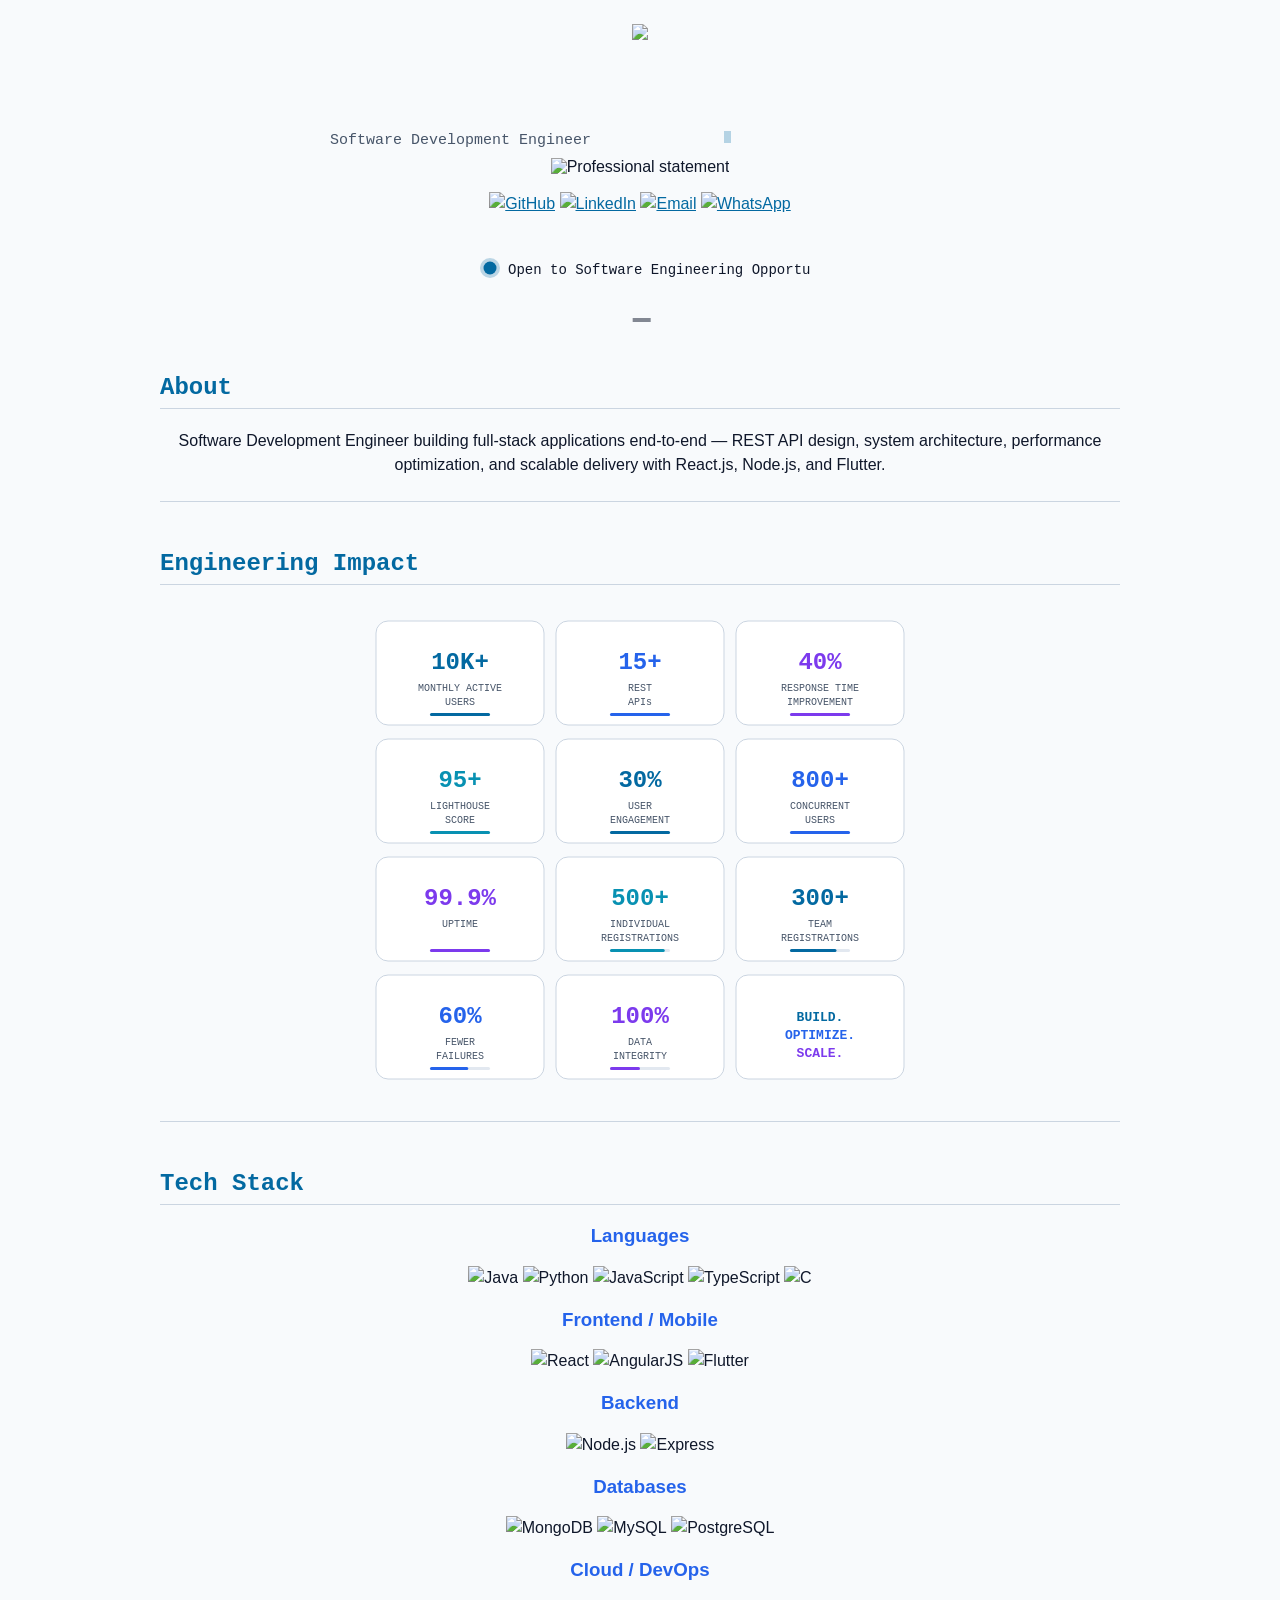
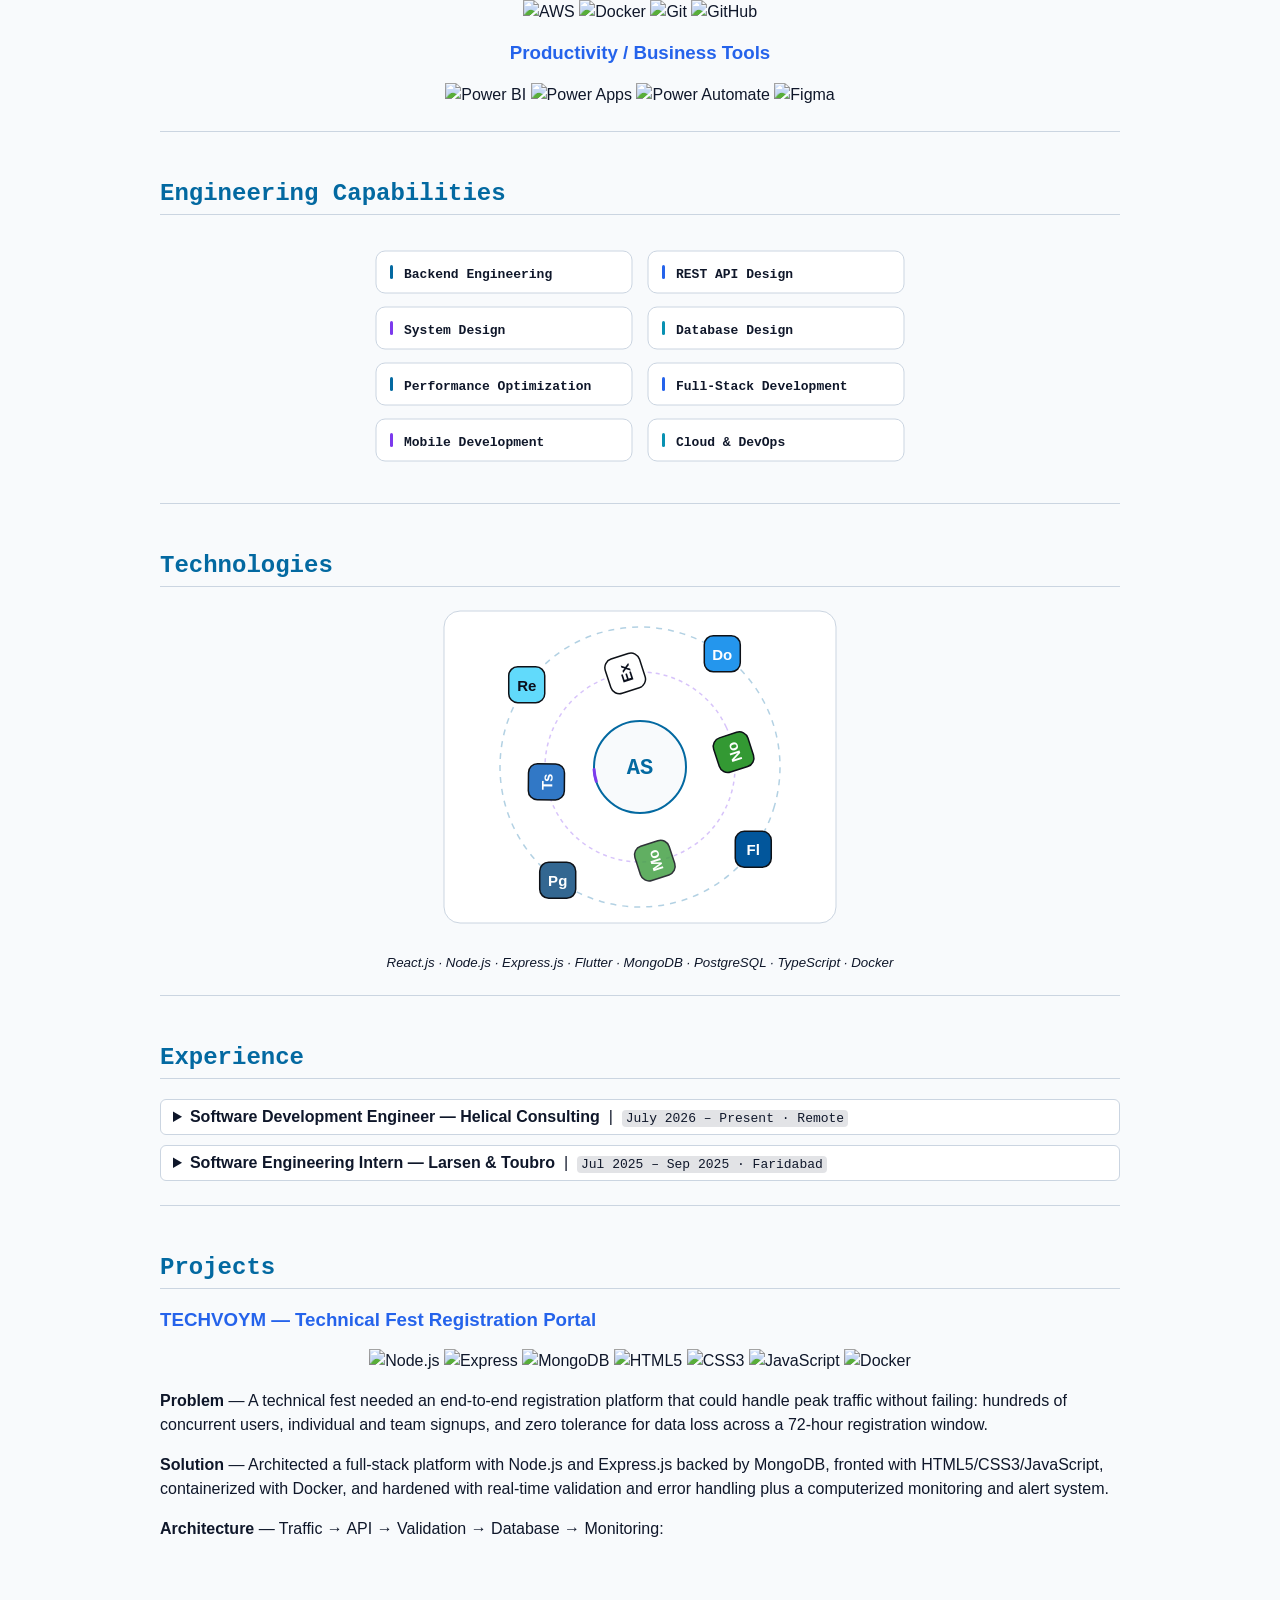
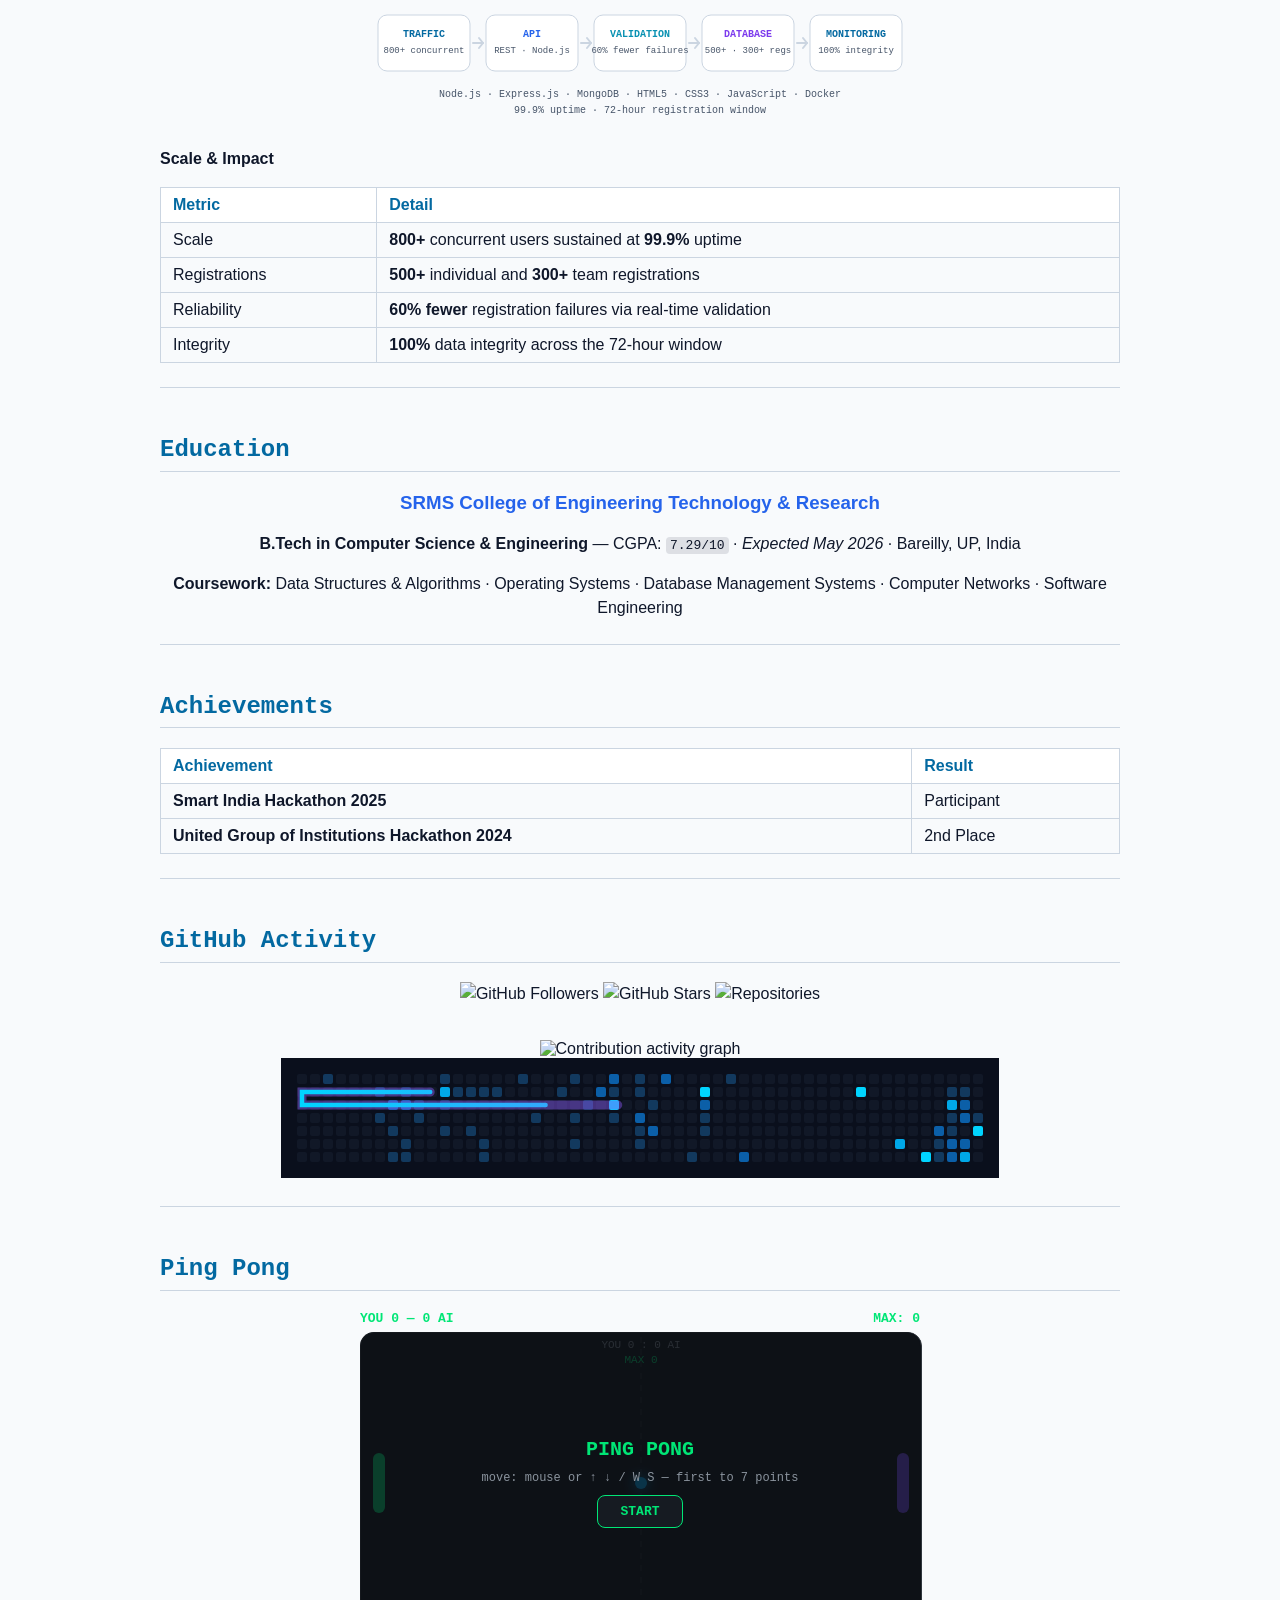
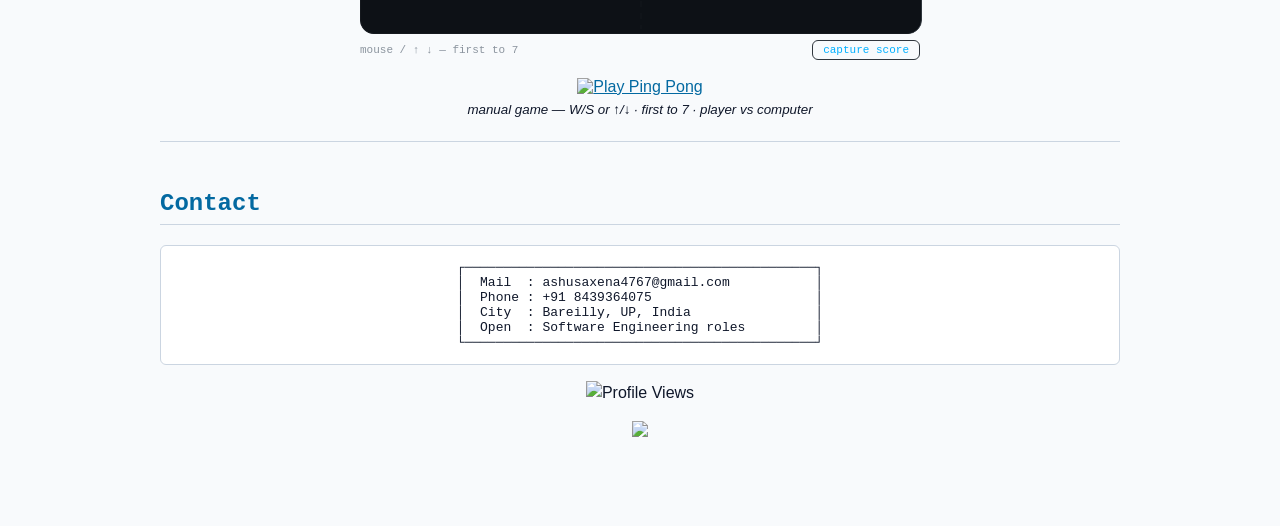
==== commit 7fd6431e: "Save local progress before pulling" ====
--- a/.freebuff/preview.html
+++ b/.freebuff/preview.html
@@ -5,314 +5,635 @@
 <meta name="viewport" content="width=device-width, initial-scale=1">
 <title>Ashu Saxena — GitHub Profile</title>
 <style>
-  body { margin: 0; background: #0A0F1C; color: #E6F1FF;
+  :root {
+    --bg: #0D1117; --fg: #F0F6FC; --muted: #8B949E;
+    --card: #111827; --border: #30363D; --accent: #00D4FF; --accent2: #0077FF;
+  }
+  @media (prefers-color-scheme: light) {
+    :root {
+      --bg: #F8FAFC; --fg: #0F172A; --muted: #475569;
+      --card: #FFFFFF; --border: #CBD5E1; --accent: #0369A1; --accent2: #2563EB;
+    }
+  }
+  body { margin: 0; background: var(--bg); color: var(--fg);
          font-family: -apple-system, BlinkMacSystemFont, "Segoe UI", Helvetica, Arial, sans-serif;
-         -webkit-font-smoothing: antialiased; }
+         -webkit-font-smoothing: antialiased; transition: background .2s, color .2s; }
   main { max-width: 960px; margin: 0 auto; padding: 24px 16px 72px; }
   h2 { font-family: ui-monospace, SFMono-Regular, "SF Mono", Menlo, Consolas, monospace;
-       color: #00D4FF; border-bottom: 1px solid #1E3A5F; padding-bottom: .3em; margin-top: 2em; }
-  h3 { color: #22D3EE; }
-  pre { background: #111827; border: 1px solid #1E3A5F; border-radius: 6px; padding: 14px 16px; overflow-x: auto; }
+       color: var(--accent); border-bottom: 1px solid var(--border); padding-bottom: .3em; margin-top: 2em; }
+  h3 { color: var(--accent2); }
+  pre { background: var(--card); border: 1px solid var(--border); border-radius: 6px; padding: 14px 16px; overflow-x: auto; }
   code { font-family: ui-monospace, SFMono-Regular, "SF Mono", Menlo, Consolas, monospace;
-         font-size: 13px; background: rgba(139,163,191,.15); border-radius: 4px; padding: 1px 4px; }
+         font-size: 13px; background: rgba(110,118,129,.2); border-radius: 4px; padding: 1px 4px; }
   pre code { background: none; padding: 0; }
   table { border-collapse: collapse; width: 100%; margin: 10px 0; }
-  th, td { border: 1px solid #1E3A5F; padding: 8px 12px; text-align: left; }
-  th { background: #111827; color: #00D4FF; }
-  a { color: #00D4FF; }
+  th, td { border: 1px solid var(--border); padding: 8px 12px; text-align: left; }
+  th { background: var(--card); color: var(--accent); }
+  a { color: var(--accent); }
   img { max-width: 100%; }
-  details { border: 1px solid #1E3A5F; border-radius: 6px; padding: 8px 12px; background: #111827; margin: 10px 0; }
+  details { border: 1px solid var(--border); border-radius: 6px; padding: 8px 12px; background: var(--card); margin: 10px 0; }
   summary { cursor: pointer; }
-  blockquote { border-left: 4px solid #1E3A5F; padding-left: 12px; color: #8BA3BF; margin: 10px 0; }
-  hr { border: 0; border-top: 1px solid #1E3A5F; margin: 24px 0; }
+  blockquote { border-left: 4px solid var(--border); padding-left: 12px; color: var(--muted); margin: 10px 0; }
+  hr { border: 0; border-top: 1px solid var(--border); margin: 24px 0; }
   p { line-height: 1.5; }
   ul { padding-left: 1.6em; }
   li { margin: 4px 0; line-height: 1.5; }
+  .theme-dark { display: block; }
+  .theme-light { display: none; }
+  @media (prefers-color-scheme: light) {
+    .theme-dark { display: none; }
+    .theme-light { display: block; }
+  }
 </style>
 </head>
 <body>
 <main>
 <div align="center">
-  <svg height="200" viewBox="0 0 1200 200" xmlns="http://www.w3.org/2000/svg" role="img" aria-label="Ashu Saxena — header" width="100%">
+  <img src="https://capsule-render.vercel.app/api?type=waving&color=0:00D4FF,25:22D3EE,50:0077FF,75:8B5CF6,100:00D4FF&height=170&section=header" width="100%" />
+</div>
+<!-- ================= HERO ================= -->
+<div align="center">
+  <div class="theme-dark"><svg width="640" height="110" viewBox="0 0 640 110" xmlns="http://www.w3.org/2000/svg" role="img" aria-label="ASHU SAXENA">
   <defs>
-    <linearGradient id="waveGrad" x1="0%" y1="0%" x2="100%" y2="0%">
-      <stop offset="0%" stop-color="#00D4FF"/>
-      <stop offset="50%" stop-color="#0077FF"/>
-      <stop offset="100%" stop-color="#8B5CF6"/>
-    </linearGradient>
-    <linearGradient id="waveGrad2" x1="0%" y1="0%" x2="100%" y2="0%">
-      <stop offset="0%" stop-color="#22D3EE"/>
-      <stop offset="50%" stop-color="#0077FF"/>
-      <stop offset="100%" stop-color="#8B5CF6"/>
-    </linearGradient>
-  </defs>
-
-  <rect width="1200" height="200" fill="#0A0F1C"/>
-
-  <!-- subtle cyber grid -->
-  <g stroke="#1E3A5F" stroke-opacity="0.35">
-    <line x1="0" y1="40" x2="1200" y2="40"/>
-    <line x1="0" y1="80" x2="1200" y2="80"/>
-    <line x1="0" y1="120" x2="1200" y2="120"/>
-    <line x1="0" y1="160" x2="1200" y2="160"/>
-    <line x1="300" y1="0" x2="300" y2="120"/>
-    <line x1="600" y1="0" x2="600" y2="120"/>
-    <line x1="900" y1="0" x2="900" y2="120"/>
-  </g>
-
-  <!-- twinkling grid nodes -->
-  <g>
-    <circle cx="300" cy="40" r="2.5" fill="#00D4FF">
-      <animate attributeName="opacity" values="0.15;1;0.15" dur="2.1s" repeatCount="indefinite"/>
-      <animate attributeName="r" values="1.5;3;1.5" dur="2.1s" repeatCount="indefinite"/>
-    </circle>
-    <circle cx="600" cy="80" r="2.5" fill="#22D3EE">
-      <animate attributeName="opacity" values="0.15;1;0.15" dur="2.8s" begin="0.4s" repeatCount="indefinite"/>
-    </circle>
-    <circle cx="900" cy="40" r="2.5" fill="#8B5CF6">
-      <animate attributeName="opacity" values="0.15;1;0.15" dur="2.4s" begin="0.9s" repeatCount="indefinite"/>
-    </circle>
-    <circle cx="150" cy="120" r="2" fill="#0077FF">
-      <animate attributeName="opacity" values="0.15;1;0.15" dur="3.2s" begin="1.3s" repeatCount="indefinite"/>
-    </circle>
-    <circle cx="1050" cy="120" r="2" fill="#00D4FF">
-      <animate attributeName="opacity" values="0.15;1;0.15" dur="2.6s" begin="0.6s" repeatCount="indefinite"/>
-    </circle>
-    <circle cx="450" cy="80" r="2" fill="#8B5CF6">
-      <animate attributeName="opacity" values="0.15;1;0.15" dur="3s" begin="1.7s" repeatCount="indefinite"/>
-    </circle>
-    <circle cx="750" cy="40" r="2" fill="#22D3EE">
-      <animate attributeName="opacity" values="0.15;1;0.15" dur="2.2s" begin="0.2s" repeatCount="indefinite"/>
-    </circle>
-  </g>
-
-  <!-- upper glow band -->
-  <path d="M0 60 C 200 20, 400 90, 600 55 S 1000 20, 1200 65 L 1200 0 L 0 0 Z" fill="#0077FF" opacity="0.12">
-    <animateTransform attributeName="transform" type="translate" values="0 0;-40 0;0 0;40 0;0 0" dur="14s" repeatCount="indefinite"/>
-  </path>
-
-  <!-- back wave -->
-  <g opacity="0.55">
-    <path d="M-80 130 C 80 95, 220 165, 380 132 S 620 100, 780 132 S 1020 168, 1200 132 L 1200 200 L -80 200 Z" fill="url(#waveGrad2)">
-      <animateTransform attributeName="transform" type="translate" values="0 0;-70 0;0 0;70 0;0 0" dur="9s" repeatCount="indefinite"/>
-    </path>
-  </g>
-
-  <!-- main wave -->
-  <g>
-    <path d="M-60 150 C 100 115, 240 185, 400 152 S 640 118, 800 152 S 1040 188, 1220 152 L 1220 200 L -60 200 Z" fill="url(#waveGrad)">
-      <animateTransform attributeName="transform" type="translate" values="0 0;70 0;0 0;-70 0;0 0" dur="10s" repeatCount="indefinite"/>
-    </path>
-  </g>
-
-  <!-- light sweep across the wave -->
-  <g transform="skewX(-18)">
-    <rect x="-300" y="110" width="150" height="90" fill="#E6F1FF" opacity="0.10">
-      <animateTransform attributeName="transform" type="translate" values="0 0;1500 0" dur="5s" repeatCount="indefinite"/>
-    </rect>
-  </g>
-</svg>
-
-</div>
-<div align="center">
-  <svg height="110" viewBox="0 0 640 110" xmlns="http://www.w3.org/2000/svg" role="img" aria-label="ASHU SAXENA" width="640">
-  <defs>
-    <linearGradient id="titleGrad" x1="0%" y1="0%" x2="100%" y2="0%">
+    <linearGradient id="tg" x1="0%" y1="0%" x2="100%" y2="0%">
       <stop offset="0%" stop-color="#00D4FF">
-        <animate attributeName="stop-color" values="#00D4FF;#8B5CF6;#0077FF;#00D4FF" dur="6s" repeatCount="indefinite"/>
+        <animate attributeName="stop-color" values="#00D4FF;#8B5CF6;#0077FF;#00D4FF" dur="8s" repeatCount="indefinite"/>
       </stop>
       <stop offset="50%" stop-color="#0077FF">
-        <animate attributeName="stop-color" values="#0077FF;#00D4FF;#8B5CF6;#0077FF" dur="6s" repeatCount="indefinite"/>
+        <animate attributeName="stop-color" values="#0077FF;#00D4FF;#8B5CF6;#0077FF" dur="8s" repeatCount="indefinite"/>
       </stop>
       <stop offset="100%" stop-color="#8B5CF6">
-        <animate attributeName="stop-color" values="#8B5CF6;#0077FF;#00D4FF;#8B5CF6" dur="6s" repeatCount="indefinite"/>
+        <animate attributeName="stop-color" values="#8B5CF6;#0077FF;#00D4FF;#8B5CF6" dur="8s" repeatCount="indefinite"/>
       </stop>
     </linearGradient>
   </defs>
-
-  <g font-family="monospace" font-size="56" font-weight="bold" fill="url(#titleGrad)">
-    <g><animateTransform attributeName="transform" type="translate" values="0 0;0 -8;0 0" dur="1.5s" repeatCount="indefinite" begin="0.00s"/><text x="20" y="78">A</text></g>
-    <g><animateTransform attributeName="transform" type="translate" values="0 0;0 -8;0 0" dur="1.5s" repeatCount="indefinite" begin="0.10s"/><text x="56" y="78">S</text></g>
-    <g><animateTransform attributeName="transform" type="translate" values="0 0;0 -8;0 0" dur="1.5s" repeatCount="indefinite" begin="0.20s"/><text x="92" y="78">H</text></g>
-    <g><animateTransform attributeName="transform" type="translate" values="0 0;0 -8;0 0" dur="1.5s" repeatCount="indefinite" begin="0.30s"/><text x="128" y="78">U</text></g>
-    <g><animateTransform attributeName="transform" type="translate" values="0 0;0 -8;0 0" dur="1.5s" repeatCount="indefinite" begin="0.50s"/><text x="182" y="78">S</text></g>
-    <g><animateTransform attributeName="transform" type="translate" values="0 0;0 -8;0 0" dur="1.5s" repeatCount="indefinite" begin="0.60s"/><text x="218" y="78">A</text></g>
-    <g><animateTransform attributeName="transform" type="translate" values="0 0;0 -8;0 0" dur="1.5s" repeatCount="indefinite" begin="0.70s"/><text x="254" y="78">X</text></g>
-    <g><animateTransform attributeName="transform" type="translate" values="0 0;0 -8;0 0" dur="1.5s" repeatCount="indefinite" begin="0.80s"/><text x="290" y="78">E</text></g>
-    <g><animateTransform attributeName="transform" type="translate" values="0 0;0 -8;0 0" dur="1.5s" repeatCount="indefinite" begin="0.90s"/><text x="326" y="78">N</text></g>
-    <g><animateTransform attributeName="transform" type="translate" values="0 0;0 -8;0 0" dur="1.5s" repeatCount="indefinite" begin="1.00s"/><text x="362" y="78">A</text></g>
-  </g>
-
-  <text x="10" y="103" font-family="monospace" font-size="16" fill="#8BA3BF">// full-stack software engineer</text>
-  <rect x="420" y="90" width="7" height="13" fill="#00D4FF">
-    <animate attributeName="opacity" values="1;0;1" dur="0.9s" repeatCount="indefinite"/>
+  <g font-family="monospace" font-size="54" font-weight="bold" fill="url(#tg)">
+    <text x="20" y="74">A</text>
+    <text x="56" y="74">S</text>
+    <text x="92" y="74">H</text>
+    <text x="128" y="74">U</text>
+    <text x="182" y="74">S</text>
+    <text x="218" y="74">A</text>
+    <text x="254" y="74">X</text>
+    <text x="290" y="74">E</text>
+    <text x="326" y="74">N</text>
+    <text x="362" y="74">A</text>
+  </g>
+  <text x="10" y="100" font-family="monospace" font-size="15" fill="#8B949E">Software Development Engineer</text>
+  <rect x="404" y="87" width="7" height="12" fill="#00D4FF">
+    <animate attributeName="opacity" values="1;0;1" dur="1.1s" repeatCount="indefinite"/>
   </rect>
 </svg>
-
-</div>
-<div align="center">
-  <img src="https://readme-typing-svg.demolab.com?font=Fira+Code&weight=600&size=26&duration=2500&pause=900&color=00D4FF&center=true&vCenter=true&multiline=true&width=760&height=80&lines=Hi%2C+I%27m+Ashu+Saxena;React.js+%7C+Node.js+%7C+Flutter+%7C+TypeScript;Building+products+that+scale" alt="Typing SVG" />
+</div><div class="theme-light"><svg width="640" height="110" viewBox="0 0 640 110" xmlns="http://www.w3.org/2000/svg" role="img" aria-label="ASHU SAXENA">
+  <defs>
+    <linearGradient id="tg" x1="0%" y1="0%" x2="100%" y2="0%">
+      <stop offset="0%" stop-color="#0369A1">
+        <animate attributeName="stop-color" values="#0369A1;#7C3AED;#2563EB;#0369A1" dur="8s" repeatCount="indefinite"/>
+      </stop>
+      <stop offset="50%" stop-color="#2563EB">
+        <animate attributeName="stop-color" values="#2563EB;#0369A1;#7C3AED;#2563EB" dur="8s" repeatCount="indefinite"/>
+      </stop>
+      <stop offset="100%" stop-color="#7C3AED">
+        <animate attributeName="stop-color" values="#7C3AED;#2563EB;#0369A1;#7C3AED" dur="8s" repeatCount="indefinite"/>
+      </stop>
+    </linearGradient>
+  </defs>
+  <g font-family="monospace" font-size="54" font-weight="bold" fill="url(#tg)">
+    <text x="20" y="74">A</text>
+    <text x="56" y="74">S</text>
+    <text x="92" y="74">H</text>
+    <text x="128" y="74">U</text>
+    <text x="182" y="74">S</text>
+    <text x="218" y="74">A</text>
+    <text x="254" y="74">X</text>
+    <text x="290" y="74">E</text>
+    <text x="326" y="74">N</text>
+    <text x="362" y="74">A</text>
+  </g>
+  <text x="10" y="100" font-family="monospace" font-size="15" fill="#475569">Software Development Engineer</text>
+  <rect x="404" y="87" width="7" height="12" fill="#0369A1">
+    <animate attributeName="opacity" values="1;0;1" dur="1.1s" repeatCount="indefinite"/>
+  </rect>
+</svg>
+</div>
+</div>
+<div align="center">
+  <img src="https://readme-typing-svg.demolab.com?font=Fira+Code&weight=500&size=18&duration=2800&pause=1400&color=8B949E&center=true&vCenter=true&width=640&lines=Building+scalable+web+%26+mobile+products+with+React%2C+Node.js%2C+Flutter+and+TypeScript" alt="Professional statement" />
   <br/>
-  <img src="https://readme-typing-svg.demolab.com?font=Fira+Code&size=15&pause=1000&color=8BA3BF&center=true&vCenter=true&width=700&lines=Full-stack+development+%7C+System+design+%7C+Performance;Lighthouse+95%2B+scores+%7C+YOLOv8+92%25+accuracy;Open+to+Senior+Full-Stack+roles" alt="Typing SVG" />
+<p><a href="https://github.com/Saxena-Ashu"><img src="https://img.shields.io/badge/GitHub-%23121011.svg?style=flat&logo=github&logoColor=white" alt="GitHub" /></a> <a href="https://www.linkedin.com/in/saxenaashu"><img src="https://img.shields.io/badge/LinkedIn-%230A66C2.svg?style=flat&logo=linkedin&logoColor=white" alt="LinkedIn" /></a> <a href="mailto:ashusaxena4767@gmail.com"><img src="https://img.shields.io/badge/ashusaxena4767%40gmail.com-%23EA4335?style=flat&logo=gmail&logoColor=white" alt="Email" /></a> <a href="https://wa.me/918439364075"><img src="https://img.shields.io/badge/WhatsApp-%2325D366.svg?style=flat&logo=whatsapp&logoColor=white" alt="WhatsApp" /></a></p>
   <br/>
-<p><a href="https://github.com/Saxena-Ashu"><img src="https://img.shields.io/badge/GitHub-%23121011.svg?style=for-the-badge&logo=github&labelColor=0A0F1C&color=00D4FF" alt="GitHub" /></a> <a href="https://www.linkedin.com/in/saxenaashu"><img src="https://img.shields.io/badge/LinkedIn-0077FF?style=for-the-badge&logo=linkedin&labelColor=0A0F1C" alt="LinkedIn" /></a> <a href="mailto:ashusaxena4767@gmail.com"><img src="https://img.shields.io/badge/ashusaxena4767%40gmail.com-8B5CF6?style=plastic&logo=gmail&labelColor=0A0F1C&logoColor=white" alt="Email" /></a> <a href="tel:+918439364075"><img src="https://img.shields.io/badge/%2B91%208439364075-22D3EE?style=for-the-badge&labelColor=0A0F1C" alt="Phone" /></a> <a href="https://wa.me/918439364075"><img src="https://img.shields.io/badge/WhatsApp-25D366?style=for-the-badge&logo=whatsapp&labelColor=0A0F1C&logoColor=white" alt="WhatsApp" /></a></p>
+  <div class="theme-dark"><svg width="340" height="36" viewBox="0 0 340 36" xmlns="http://www.w3.org/2000/svg" role="img" aria-label="Open to work">
+  <circle cx="20" cy="18" r="10" fill="#00D4FF" opacity="0.35">
+    <animate attributeName="opacity" values="0.35;0.08;0.35" dur="2.2s" repeatCount="indefinite"/>
+  </circle>
+  <circle cx="20" cy="18" r="6.5" fill="#00D4FF"/>
+  <text x="38" y="24" font-size="14" font-family="monospace" fill="#F0F6FC">Open to Software Engineering Opportunities</text>
+</svg>
+</div><div class="theme-light"><svg width="340" height="36" viewBox="0 0 340 36" xmlns="http://www.w3.org/2000/svg" role="img" aria-label="Open to work">
+  <circle cx="20" cy="18" r="10" fill="#0369A1" opacity="0.35">
+    <animate attributeName="opacity" values="0.35;0.08;0.35" dur="2.2s" repeatCount="indefinite"/>
+  </circle>
+  <circle cx="20" cy="18" r="6.5" fill="#0369A1"/>
+  <text x="38" y="24" font-size="14" font-family="monospace" fill="#0F172A">Open to Software Engineering Opportunities</text>
+</svg>
+</div>
 </div>
 <br/>
-<p align="center">
-  <svg height="36" viewBox="0 0 290 36" xmlns="http://www.w3.org/2000/svg" role="img" aria-label="Open to work" width="290">
-  <circle cx="20" cy="18" r="10" fill="#00D4FF" opacity="0.4">
-    <animate attributeName="r" values="8;14;8" dur="1.6s" repeatCount="indefinite"/>
-    <animate attributeName="opacity" values="0.5;0.1;0.5" dur="1.6s" repeatCount="indefinite"/>
-  </circle>
-  <circle cx="20" cy="18" r="8" fill="#00D4FF"/>
-  <text x="38" y="24" font-size="15" font-family="monospace" font-weight="bold" fill="#00D4FF">OPEN TO WORK</text>
-  <rect x="196" y="23" width="6" height="5" rx="1.5" fill="#00D4FF">
-    <animate attributeName="height" values="5;16;6;5" dur="1.1s" repeatCount="indefinite"/>
-    <animate attributeName="y" values="23;12;22;23" dur="1.1s" repeatCount="indefinite"/>
-  </rect>
-  <rect x="206" y="22" width="6" height="6" rx="1.5" fill="#22D3EE">
-    <animate attributeName="height" values="6;12;8;6" dur="1.1s" repeatCount="indefinite" begin="0.15s"/>
-    <animate attributeName="y" values="22;16;20;22" dur="1.1s" repeatCount="indefinite" begin="0.15s"/>
-  </rect>
-  <rect x="216" y="21" width="6" height="7" rx="1.5" fill="#8B5CF6">
-    <animate attributeName="height" values="7;18;9;7" dur="1.1s" repeatCount="indefinite" begin="0.3s"/>
-    <animate attributeName="y" values="21;10;19;21" dur="1.1s" repeatCount="indefinite" begin="0.3s"/>
-  </rect>
-  <rect x="226" y="23" width="6" height="5" rx="1.5" fill="#0077FF">
-    <animate attributeName="height" values="5;13;7;5" dur="1.1s" repeatCount="indefinite" begin="0.45s"/>
-    <animate attributeName="y" values="23;15;21;23" dur="1.1s" repeatCount="indefinite" begin="0.45s"/>
-  </rect>
-</svg>
-
-</p>
-<br/>
-<div align="center">
-  <svg height="4" viewBox="0 0 100 4" preserveAspectRatio="none" xmlns="http://www.w3.org/2000/svg" role="img" aria-label="divider" width="100%">
+<div align="center">
+  <div class="theme-dark"><svg width="100%" height="4" viewBox="0 0 100 4" xmlns="http://www.w3.org/2000/svg" role="img" aria-label="divider">
   <defs>
-    <linearGradient id="divGrad" x1="0%" y1="0%" x2="100%" y2="0%">
+    <linearGradient id="dg" x1="0%" y1="0%" x2="100%" y2="0%">
       <stop offset="0%" stop-color="#00D4FF"/>
       <stop offset="50%" stop-color="#0077FF"/>
       <stop offset="100%" stop-color="#8B5CF6"/>
     </linearGradient>
   </defs>
-  <rect width="100" height="4" fill="url(#divGrad)"/>
-  <rect width="18" height="4" fill="#E6F1FF" opacity="0.6">
+  <rect width="100" height="4" fill="url(#dg)"/>
+  <rect width="18" height="4" fill="#E6EDF3" opacity="0.5">
     <animate attributeName="x" values="-18;100" dur="3.5s" repeatCount="indefinite"/>
   </rect>
 </svg>
+</div><div class="theme-light"><svg width="100%" height="4" viewBox="0 0 100 4" xmlns="http://www.w3.org/2000/svg" role="img" aria-label="divider">
+  <defs>
+    <linearGradient id="dg" x1="0%" y1="0%" x2="100%" y2="0%">
+      <stop offset="0%" stop-color="#0369A1"/>
+      <stop offset="50%" stop-color="#2563EB"/>
+      <stop offset="100%" stop-color="#7C3AED"/>
+    </linearGradient>
+  </defs>
+  <rect width="100" height="4" fill="url(#dg)"/>
+  <rect width="18" height="4" fill="#0F172A" opacity="0.5">
+    <animate attributeName="x" values="-18;100" dur="3.5s" repeatCount="indefinite"/>
+  </rect>
+</svg>
+</div>
+</div>
+<!-- ================= ABOUT ================= -->
+<h2>About</h2>
+<div align="center">
+<p>Software Development Engineer building full-stack applications end-to-end — REST API design, system architecture, performance optimization, and scalable delivery with React.js, Node.js, and Flutter.</p>
+</div>
+<hr/>
+<!-- ================= ENGINEERING IMPACT ================= -->
+<h2>Engineering Impact</h2>
+<div align="center">
+  <div class="theme-dark"><svg width="560" height="488" viewBox="0 0 560 488" xmlns="http://www.w3.org/2000/svg" role="img" aria-label="Engineering impact">
+  <g>
+    <rect x="16" y="16" width="168" height="104" rx="12" fill="#161B22" stroke="#30363D"/>
+    <text x="100" y="64" font-size="24" font-family="monospace" font-weight="bold" fill="#00D4FF" text-anchor="middle"><animate attributeName="opacity" from="0" to="1" dur="0.4s" begin="0.20s" fill="freeze"/>10K+</text>
+    <text x="100" y="86" font-size="10" font-family="monospace" fill="#8B949E" text-anchor="middle">MONTHLY ACTIVE</text>
+    <text x="100" y="100" font-size="10" font-family="monospace" fill="#8B949E" text-anchor="middle">USERS</text>
+    <rect x="70" y="108" width="60" height="3" rx="1.5" fill="#21262D"/>
+    <rect x="70" y="108" width="0" height="3" rx="1.5" fill="#00D4FF">
+      <animate attributeName="width" from="0" to="60" dur="0.8s" fill="freeze" begin="0.30s"/>
+    </rect>
+  </g>
+  <g>
+    <rect x="196" y="16" width="168" height="104" rx="12" fill="#161B22" stroke="#30363D"/>
+    <text x="280" y="64" font-size="24" font-family="monospace" font-weight="bold" fill="#0077FF" text-anchor="middle"><animate attributeName="opacity" from="0" to="1" dur="0.4s" begin="0.31s" fill="freeze"/>15+</text>
+    <text x="280" y="86" font-size="10" font-family="monospace" fill="#8B949E" text-anchor="middle">REST</text>
+    <text x="280" y="100" font-size="10" font-family="monospace" fill="#8B949E" text-anchor="middle">APIs</text>
+    <rect x="250" y="108" width="60" height="3" rx="1.5" fill="#21262D"/>
+    <rect x="250" y="108" width="0" height="3" rx="1.5" fill="#0077FF">
+      <animate attributeName="width" from="0" to="60" dur="0.8s" fill="freeze" begin="0.41s"/>
+    </rect>
+  </g>
+  <g>
+    <rect x="376" y="16" width="168" height="104" rx="12" fill="#161B22" stroke="#30363D"/>
+    <text x="460" y="64" font-size="24" font-family="monospace" font-weight="bold" fill="#8B5CF6" text-anchor="middle"><animate attributeName="opacity" from="0" to="1" dur="0.4s" begin="0.42s" fill="freeze"/>40%</text>
+    <text x="460" y="86" font-size="10" font-family="monospace" fill="#8B949E" text-anchor="middle">RESPONSE TIME</text>
+    <text x="460" y="100" font-size="10" font-family="monospace" fill="#8B949E" text-anchor="middle">IMPROVEMENT</text>
+    <rect x="430" y="108" width="60" height="3" rx="1.5" fill="#21262D"/>
+    <rect x="430" y="108" width="0" height="3" rx="1.5" fill="#8B5CF6">
+      <animate attributeName="width" from="0" to="60" dur="0.8s" fill="freeze" begin="0.52s"/>
+    </rect>
+  </g>
+  <g>
+    <rect x="16" y="134" width="168" height="104" rx="12" fill="#161B22" stroke="#30363D"/>
+    <text x="100" y="182" font-size="24" font-family="monospace" font-weight="bold" fill="#22D3EE" text-anchor="middle"><animate attributeName="opacity" from="0" to="1" dur="0.4s" begin="0.53s" fill="freeze"/>95+</text>
+    <text x="100" y="204" font-size="10" font-family="monospace" fill="#8B949E" text-anchor="middle">LIGHTHOUSE</text>
+    <text x="100" y="218" font-size="10" font-family="monospace" fill="#8B949E" text-anchor="middle">SCORE</text>
+    <rect x="70" y="226" width="60" height="3" rx="1.5" fill="#21262D"/>
+    <rect x="70" y="226" width="0" height="3" rx="1.5" fill="#22D3EE">
+      <animate attributeName="width" from="0" to="60" dur="0.8s" fill="freeze" begin="0.63s"/>
+    </rect>
+  </g>
+  <g>
+    <rect x="196" y="134" width="168" height="104" rx="12" fill="#161B22" stroke="#30363D"/>
+    <text x="280" y="182" font-size="24" font-family="monospace" font-weight="bold" fill="#00D4FF" text-anchor="middle"><animate attributeName="opacity" from="0" to="1" dur="0.4s" begin="0.64s" fill="freeze"/>30%</text>
+    <text x="280" y="204" font-size="10" font-family="monospace" fill="#8B949E" text-anchor="middle">USER</text>
+    <text x="280" y="218" font-size="10" font-family="monospace" fill="#8B949E" text-anchor="middle">ENGAGEMENT</text>
+    <rect x="250" y="226" width="60" height="3" rx="1.5" fill="#21262D"/>
+    <rect x="250" y="226" width="0" height="3" rx="1.5" fill="#00D4FF">
+      <animate attributeName="width" from="0" to="60" dur="0.8s" fill="freeze" begin="0.74s"/>
+    </rect>
+  </g>
+  <g>
+    <rect x="376" y="134" width="168" height="104" rx="12" fill="#161B22" stroke="#30363D"/>
+    <text x="460" y="182" font-size="24" font-family="monospace" font-weight="bold" fill="#0077FF" text-anchor="middle"><animate attributeName="opacity" from="0" to="1" dur="0.4s" begin="0.75s" fill="freeze"/>800+</text>
+    <text x="460" y="204" font-size="10" font-family="monospace" fill="#8B949E" text-anchor="middle">CONCURRENT</text>
+    <text x="460" y="218" font-size="10" font-family="monospace" fill="#8B949E" text-anchor="middle">USERS</text>
+    <rect x="430" y="226" width="60" height="3" rx="1.5" fill="#21262D"/>
+    <rect x="430" y="226" width="0" height="3" rx="1.5" fill="#0077FF">
+      <animate attributeName="width" from="0" to="60" dur="0.8s" fill="freeze" begin="0.85s"/>
+    </rect>
+  </g>
+  <g>
+    <rect x="16" y="252" width="168" height="104" rx="12" fill="#161B22" stroke="#30363D"/>
+    <text x="100" y="300" font-size="24" font-family="monospace" font-weight="bold" fill="#8B5CF6" text-anchor="middle"><animate attributeName="opacity" from="0" to="1" dur="0.4s" begin="0.86s" fill="freeze"/>99.9%</text>
+    <text x="100" y="322" font-size="10" font-family="monospace" fill="#8B949E" text-anchor="middle">UPTIME</text>
+    
+    <rect x="70" y="344" width="60" height="3" rx="1.5" fill="#21262D"/>
+    <rect x="70" y="344" width="0" height="3" rx="1.5" fill="#8B5CF6">
+      <animate attributeName="width" from="0" to="60" dur="0.8s" fill="freeze" begin="0.96s"/>
+    </rect>
+  </g>
+  <g>
+    <rect x="196" y="252" width="168" height="104" rx="12" fill="#161B22" stroke="#30363D"/>
+    <text x="280" y="300" font-size="24" font-family="monospace" font-weight="bold" fill="#22D3EE" text-anchor="middle"><animate attributeName="opacity" from="0" to="1" dur="0.4s" begin="0.97s" fill="freeze"/>500+</text>
+    <text x="280" y="322" font-size="10" font-family="monospace" fill="#8B949E" text-anchor="middle">INDIVIDUAL</text>
+    <text x="280" y="336" font-size="10" font-family="monospace" fill="#8B949E" text-anchor="middle">REGISTRATIONS</text>
+    <rect x="250" y="344" width="60" height="3" rx="1.5" fill="#21262D"/>
+    <rect x="250" y="344" width="0" height="3" rx="1.5" fill="#22D3EE">
+      <animate attributeName="width" from="0" to="60" dur="0.8s" fill="freeze" begin="1.07s"/>
+    </rect>
+  </g>
+  <g>
+    <rect x="376" y="252" width="168" height="104" rx="12" fill="#161B22" stroke="#30363D"/>
+    <text x="460" y="300" font-size="24" font-family="monospace" font-weight="bold" fill="#00D4FF" text-anchor="middle"><animate attributeName="opacity" from="0" to="1" dur="0.4s" begin="1.08s" fill="freeze"/>300+</text>
+    <text x="460" y="322" font-size="10" font-family="monospace" fill="#8B949E" text-anchor="middle">TEAM</text>
+    <text x="460" y="336" font-size="10" font-family="monospace" fill="#8B949E" text-anchor="middle">REGISTRATIONS</text>
+    <rect x="430" y="344" width="60" height="3" rx="1.5" fill="#21262D"/>
+    <rect x="430" y="344" width="0" height="3" rx="1.5" fill="#00D4FF">
+      <animate attributeName="width" from="0" to="60" dur="0.8s" fill="freeze" begin="1.18s"/>
+    </rect>
+  </g>
+  <g>
+    <rect x="16" y="370" width="168" height="104" rx="12" fill="#161B22" stroke="#30363D"/>
+    <text x="100" y="418" font-size="24" font-family="monospace" font-weight="bold" fill="#0077FF" text-anchor="middle"><animate attributeName="opacity" from="0" to="1" dur="0.4s" begin="1.19s" fill="freeze"/>60%</text>
+    <text x="100" y="440" font-size="10" font-family="monospace" fill="#8B949E" text-anchor="middle">FEWER</text>
+    <text x="100" y="454" font-size="10" font-family="monospace" fill="#8B949E" text-anchor="middle">FAILURES</text>
+    <rect x="70" y="462" width="60" height="3" rx="1.5" fill="#21262D"/>
+    <rect x="70" y="462" width="0" height="3" rx="1.5" fill="#0077FF">
+      <animate attributeName="width" from="0" to="60" dur="0.8s" fill="freeze" begin="1.29s"/>
+    </rect>
+  </g>
+  <g>
+    <rect x="196" y="370" width="168" height="104" rx="12" fill="#161B22" stroke="#30363D"/>
+    <text x="280" y="418" font-size="24" font-family="monospace" font-weight="bold" fill="#8B5CF6" text-anchor="middle"><animate attributeName="opacity" from="0" to="1" dur="0.4s" begin="1.30s" fill="freeze"/>100%</text>
+    <text x="280" y="440" font-size="10" font-family="monospace" fill="#8B949E" text-anchor="middle">DATA</text>
+    <text x="280" y="454" font-size="10" font-family="monospace" fill="#8B949E" text-anchor="middle">INTEGRITY</text>
+    <rect x="250" y="462" width="60" height="3" rx="1.5" fill="#21262D"/>
+    <rect x="250" y="462" width="0" height="3" rx="1.5" fill="#8B5CF6">
+      <animate attributeName="width" from="0" to="60" dur="0.8s" fill="freeze" begin="1.40s"/>
+    </rect>
+  </g>
+  <g>
+    <rect x="376" y="370" width="168" height="104" rx="12" fill="#161B22" stroke="#30363D"/>
+    <text x="460" y="416" font-size="13" font-family="monospace" font-weight="bold" fill="#00D4FF" text-anchor="middle">BUILD.</text>
+    <text x="460" y="434" font-size="13" font-family="monospace" font-weight="bold" fill="#0077FF" text-anchor="middle">OPTIMIZE.</text>
+    <text x="460" y="452" font-size="13" font-family="monospace" font-weight="bold" fill="#8B5CF6" text-anchor="middle">SCALE.</text>
+  </g>
 
-</div>
-<h2>About</h2>
-<p>Full-Stack Software Engineer who architects and ships products end-to-end — from system design and API architecture to performance optimization and team leadership.</p>
-<ul><li><strong>Location:</strong> Bareilly, UP, India</li><li><strong>Email:</strong> ashusaxena4767@gmail.com</li><li><strong>Phone:</strong> +91 8439364075</li><li><strong>GitHub:</strong> <a href="https://github.com/Saxena-Ashu">github.com/Saxena-Ashu</a></li><li><strong>Open to:</strong> Senior Full-Stack / SDE roles</li></ul>
+</svg>
+</div><div class="theme-light"><svg width="560" height="488" viewBox="0 0 560 488" xmlns="http://www.w3.org/2000/svg" role="img" aria-label="Engineering impact">
+  <g>
+    <rect x="16" y="16" width="168" height="104" rx="12" fill="#FFFFFF" stroke="#CBD5E1"/>
+    <text x="100" y="64" font-size="24" font-family="monospace" font-weight="bold" fill="#0369A1" text-anchor="middle"><animate attributeName="opacity" from="0" to="1" dur="0.4s" begin="0.20s" fill="freeze"/>10K+</text>
+    <text x="100" y="86" font-size="10" font-family="monospace" fill="#475569" text-anchor="middle">MONTHLY ACTIVE</text>
+    <text x="100" y="100" font-size="10" font-family="monospace" fill="#475569" text-anchor="middle">USERS</text>
+    <rect x="70" y="108" width="60" height="3" rx="1.5" fill="#E2E8F0"/>
+    <rect x="70" y="108" width="0" height="3" rx="1.5" fill="#0369A1">
+      <animate attributeName="width" from="0" to="60" dur="0.8s" fill="freeze" begin="0.30s"/>
+    </rect>
+  </g>
+  <g>
+    <rect x="196" y="16" width="168" height="104" rx="12" fill="#FFFFFF" stroke="#CBD5E1"/>
+    <text x="280" y="64" font-size="24" font-family="monospace" font-weight="bold" fill="#2563EB" text-anchor="middle"><animate attributeName="opacity" from="0" to="1" dur="0.4s" begin="0.31s" fill="freeze"/>15+</text>
+    <text x="280" y="86" font-size="10" font-family="monospace" fill="#475569" text-anchor="middle">REST</text>
+    <text x="280" y="100" font-size="10" font-family="monospace" fill="#475569" text-anchor="middle">APIs</text>
+    <rect x="250" y="108" width="60" height="3" rx="1.5" fill="#E2E8F0"/>
+    <rect x="250" y="108" width="0" height="3" rx="1.5" fill="#2563EB">
+      <animate attributeName="width" from="0" to="60" dur="0.8s" fill="freeze" begin="0.41s"/>
+    </rect>
+  </g>
+  <g>
+    <rect x="376" y="16" width="168" height="104" rx="12" fill="#FFFFFF" stroke="#CBD5E1"/>
+    <text x="460" y="64" font-size="24" font-family="monospace" font-weight="bold" fill="#7C3AED" text-anchor="middle"><animate attributeName="opacity" from="0" to="1" dur="0.4s" begin="0.42s" fill="freeze"/>40%</text>
+    <text x="460" y="86" font-size="10" font-family="monospace" fill="#475569" text-anchor="middle">RESPONSE TIME</text>
+    <text x="460" y="100" font-size="10" font-family="monospace" fill="#475569" text-anchor="middle">IMPROVEMENT</text>
+    <rect x="430" y="108" width="60" height="3" rx="1.5" fill="#E2E8F0"/>
+    <rect x="430" y="108" width="0" height="3" rx="1.5" fill="#7C3AED">
+      <animate attributeName="width" from="0" to="60" dur="0.8s" fill="freeze" begin="0.52s"/>
+    </rect>
+  </g>
+  <g>
+    <rect x="16" y="134" width="168" height="104" rx="12" fill="#FFFFFF" stroke="#CBD5E1"/>
+    <text x="100" y="182" font-size="24" font-family="monospace" font-weight="bold" fill="#0891B2" text-anchor="middle"><animate attributeName="opacity" from="0" to="1" dur="0.4s" begin="0.53s" fill="freeze"/>95+</text>
+    <text x="100" y="204" font-size="10" font-family="monospace" fill="#475569" text-anchor="middle">LIGHTHOUSE</text>
+    <text x="100" y="218" font-size="10" font-family="monospace" fill="#475569" text-anchor="middle">SCORE</text>
+    <rect x="70" y="226" width="60" height="3" rx="1.5" fill="#E2E8F0"/>
+    <rect x="70" y="226" width="0" height="3" rx="1.5" fill="#0891B2">
+      <animate attributeName="width" from="0" to="60" dur="0.8s" fill="freeze" begin="0.63s"/>
+    </rect>
+  </g>
+  <g>
+    <rect x="196" y="134" width="168" height="104" rx="12" fill="#FFFFFF" stroke="#CBD5E1"/>
+    <text x="280" y="182" font-size="24" font-family="monospace" font-weight="bold" fill="#0369A1" text-anchor="middle"><animate attributeName="opacity" from="0" to="1" dur="0.4s" begin="0.64s" fill="freeze"/>30%</text>
+    <text x="280" y="204" font-size="10" font-family="monospace" fill="#475569" text-anchor="middle">USER</text>
+    <text x="280" y="218" font-size="10" font-family="monospace" fill="#475569" text-anchor="middle">ENGAGEMENT</text>
+    <rect x="250" y="226" width="60" height="3" rx="1.5" fill="#E2E8F0"/>
+    <rect x="250" y="226" width="0" height="3" rx="1.5" fill="#0369A1">
+      <animate attributeName="width" from="0" to="60" dur="0.8s" fill="freeze" begin="0.74s"/>
+    </rect>
+  </g>
+  <g>
+    <rect x="376" y="134" width="168" height="104" rx="12" fill="#FFFFFF" stroke="#CBD5E1"/>
+    <text x="460" y="182" font-size="24" font-family="monospace" font-weight="bold" fill="#2563EB" text-anchor="middle"><animate attributeName="opacity" from="0" to="1" dur="0.4s" begin="0.75s" fill="freeze"/>800+</text>
+    <text x="460" y="204" font-size="10" font-family="monospace" fill="#475569" text-anchor="middle">CONCURRENT</text>
+    <text x="460" y="218" font-size="10" font-family="monospace" fill="#475569" text-anchor="middle">USERS</text>
+    <rect x="430" y="226" width="60" height="3" rx="1.5" fill="#E2E8F0"/>
+    <rect x="430" y="226" width="0" height="3" rx="1.5" fill="#2563EB">
+      <animate attributeName="width" from="0" to="60" dur="0.8s" fill="freeze" begin="0.85s"/>
+    </rect>
+  </g>
+  <g>
+    <rect x="16" y="252" width="168" height="104" rx="12" fill="#FFFFFF" stroke="#CBD5E1"/>
+    <text x="100" y="300" font-size="24" font-family="monospace" font-weight="bold" fill="#7C3AED" text-anchor="middle"><animate attributeName="opacity" from="0" to="1" dur="0.4s" begin="0.86s" fill="freeze"/>99.9%</text>
+    <text x="100" y="322" font-size="10" font-family="monospace" fill="#475569" text-anchor="middle">UPTIME</text>
+    
+    <rect x="70" y="344" width="60" height="3" rx="1.5" fill="#E2E8F0"/>
+    <rect x="70" y="344" width="0" height="3" rx="1.5" fill="#7C3AED">
+      <animate attributeName="width" from="0" to="60" dur="0.8s" fill="freeze" begin="0.96s"/>
+    </rect>
+  </g>
+  <g>
+    <rect x="196" y="252" width="168" height="104" rx="12" fill="#FFFFFF" stroke="#CBD5E1"/>
+    <text x="280" y="300" font-size="24" font-family="monospace" font-weight="bold" fill="#0891B2" text-anchor="middle"><animate attributeName="opacity" from="0" to="1" dur="0.4s" begin="0.97s" fill="freeze"/>500+</text>
+    <text x="280" y="322" font-size="10" font-family="monospace" fill="#475569" text-anchor="middle">INDIVIDUAL</text>
+    <text x="280" y="336" font-size="10" font-family="monospace" fill="#475569" text-anchor="middle">REGISTRATIONS</text>
+    <rect x="250" y="344" width="60" height="3" rx="1.5" fill="#E2E8F0"/>
+    <rect x="250" y="344" width="0" height="3" rx="1.5" fill="#0891B2">
+      <animate attributeName="width" from="0" to="60" dur="0.8s" fill="freeze" begin="1.07s"/>
+    </rect>
+  </g>
+  <g>
+    <rect x="376" y="252" width="168" height="104" rx="12" fill="#FFFFFF" stroke="#CBD5E1"/>
+    <text x="460" y="300" font-size="24" font-family="monospace" font-weight="bold" fill="#0369A1" text-anchor="middle"><animate attributeName="opacity" from="0" to="1" dur="0.4s" begin="1.08s" fill="freeze"/>300+</text>
+    <text x="460" y="322" font-size="10" font-family="monospace" fill="#475569" text-anchor="middle">TEAM</text>
+    <text x="460" y="336" font-size="10" font-family="monospace" fill="#475569" text-anchor="middle">REGISTRATIONS</text>
+    <rect x="430" y="344" width="60" height="3" rx="1.5" fill="#E2E8F0"/>
+    <rect x="430" y="344" width="0" height="3" rx="1.5" fill="#0369A1">
+      <animate attributeName="width" from="0" to="60" dur="0.8s" fill="freeze" begin="1.18s"/>
+    </rect>
+  </g>
+  <g>
+    <rect x="16" y="370" width="168" height="104" rx="12" fill="#FFFFFF" stroke="#CBD5E1"/>
+    <text x="100" y="418" font-size="24" font-family="monospace" font-weight="bold" fill="#2563EB" text-anchor="middle"><animate attributeName="opacity" from="0" to="1" dur="0.4s" begin="1.19s" fill="freeze"/>60%</text>
+    <text x="100" y="440" font-size="10" font-family="monospace" fill="#475569" text-anchor="middle">FEWER</text>
+    <text x="100" y="454" font-size="10" font-family="monospace" fill="#475569" text-anchor="middle">FAILURES</text>
+    <rect x="70" y="462" width="60" height="3" rx="1.5" fill="#E2E8F0"/>
+    <rect x="70" y="462" width="0" height="3" rx="1.5" fill="#2563EB">
+      <animate attributeName="width" from="0" to="60" dur="0.8s" fill="freeze" begin="1.29s"/>
+    </rect>
+  </g>
+  <g>
+    <rect x="196" y="370" width="168" height="104" rx="12" fill="#FFFFFF" stroke="#CBD5E1"/>
+    <text x="280" y="418" font-size="24" font-family="monospace" font-weight="bold" fill="#7C3AED" text-anchor="middle"><animate attributeName="opacity" from="0" to="1" dur="0.4s" begin="1.30s" fill="freeze"/>100%</text>
+    <text x="280" y="440" font-size="10" font-family="monospace" fill="#475569" text-anchor="middle">DATA</text>
+    <text x="280" y="454" font-size="10" font-family="monospace" fill="#475569" text-anchor="middle">INTEGRITY</text>
+    <rect x="250" y="462" width="60" height="3" rx="1.5" fill="#E2E8F0"/>
+    <rect x="250" y="462" width="0" height="3" rx="1.5" fill="#7C3AED">
+      <animate attributeName="width" from="0" to="60" dur="0.8s" fill="freeze" begin="1.40s"/>
+    </rect>
+  </g>
+  <g>
+    <rect x="376" y="370" width="168" height="104" rx="12" fill="#FFFFFF" stroke="#CBD5E1"/>
+    <text x="460" y="416" font-size="13" font-family="monospace" font-weight="bold" fill="#0369A1" text-anchor="middle">BUILD.</text>
+    <text x="460" y="434" font-size="13" font-family="monospace" font-weight="bold" fill="#2563EB" text-anchor="middle">OPTIMIZE.</text>
+    <text x="460" y="452" font-size="13" font-family="monospace" font-weight="bold" fill="#7C3AED" text-anchor="middle">SCALE.</text>
+  </g>
+
+</svg>
+</div>
+</div>
 <hr/>
+<!-- ================= TECH STACK ================= -->
 <h2>Tech Stack</h2>
 <div align="center">
 <h3>Languages</h3>
 <p><img src="https://img.shields.io/badge/Java-%23ED8B00.svg?style=flat-square&logo=openjdk&logoColor=white" alt="Java" /> <img src="https://img.shields.io/badge/Python-%233776AB.svg?style=flat-square&logo=python&logoColor=white" alt="Python" /> <img src="https://img.shields.io/badge/JavaScript-%23F7DF1E.svg?style=flat-square&logo=javascript&logoColor=black" alt="JavaScript" /> <img src="https://img.shields.io/badge/TypeScript-%23007ACC.svg?style=flat-square&logo=typescript&logoColor=white" alt="TypeScript" /> <img src="https://img.shields.io/badge/C-%23A8B9CC.svg?style=flat-square&logo=c&logoColor=black" alt="C" /></p>
-<h3>Frameworks / Libraries</h3>
-<p><img src="https://img.shields.io/badge/React.js-%2361DAFB.svg?style=flat-square&logo=react&logoColor=black" alt="React" /> <img src="https://img.shields.io/badge/Node.js-%23339933.svg?style=flat-square&logo=node.js&logoColor=white" alt="Node.js" /> <img src="https://img.shields.io/badge/Express.js-%23000000.svg?style=flat-square&logo=express&logoColor=white" alt="Express" /> <img src="https://img.shields.io/badge/AngularJS-%23E23237.svg?style=flat-square&logo=angular&logoColor=white" alt="AngularJS" /> <img src="https://img.shields.io/badge/Flutter-%2302569B.svg?style=flat-square&logo=flutter&logoColor=white" alt="Flutter" /></p>
+<h3>Frontend / Mobile</h3>
+<p><img src="https://img.shields.io/badge/React.js-%2361DAFB.svg?style=flat-square&logo=react&logoColor=black" alt="React" /> <img src="https://img.shields.io/badge/AngularJS-%23E23237.svg?style=flat-square&logo=angular&logoColor=white" alt="AngularJS" /> <img src="https://img.shields.io/badge/Flutter-%2302569B.svg?style=flat-square&logo=flutter&logoColor=white" alt="Flutter" /></p>
+<h3>Backend</h3>
+<p><img src="https://img.shields.io/badge/Node.js-%23339933.svg?style=flat-square&logo=node.js&logoColor=white" alt="Node.js" /> <img src="https://img.shields.io/badge/Express.js-%23000000.svg?style=flat-square&logo=express&logoColor=white" alt="Express" /></p>
 <h3>Databases</h3>
 <p><img src="https://img.shields.io/badge/MongoDB-%2347A248.svg?style=flat-square&logo=mongodb&logoColor=white" alt="MongoDB" /> <img src="https://img.shields.io/badge/MySQL-%234479A1.svg?style=flat-square&logo=mysql&logoColor=white" alt="MySQL" /> <img src="https://img.shields.io/badge/PostgreSQL-%23316192.svg?style=flat-square&logo=postgresql&logoColor=white" alt="PostgreSQL" /></p>
-<h3>DevOps & Tools</h3>
-<p><img src="https://img.shields.io/badge/Git-%23F05033.svg?style=flat-square&logo=git&logoColor=white" alt="Git" /> <img src="https://img.shields.io/badge/GitHub-%23121011.svg?style=flat-square&logo=github&logoColor=white" alt="GitHub" /> <img src="https://img.shields.io/badge/Docker-%230db7ed.svg?style=flat-square&logo=docker&logoColor=white" alt="Docker" /> <img src="https://img.shields.io/badge/Power%20BI-%23F2C811.svg?style=flat-square&logo=powerbi&logoColor=black" alt="Power BI" /> <img src="https://img.shields.io/badge/Power%20Apps-%2374276F.svg?style=flat-square&logo=powerapps&logoColor=white" alt="Power Apps" /> <img src="https://img.shields.io/badge/Power%20Automate-%230066FF.svg?style=flat-square&logo=powerautomate&logoColor=white" alt="Power Automate" /> <img src="https://img.shields.io/badge/Figma-%23F24E1E.svg?style=flat-square&logo=figma&logoColor=white" alt="Figma" /></p>
-<h3>Core Competencies</h3>
-<svg viewBox="0 0 470 156" xmlns="http://www.w3.org/2000/svg" role="img" aria-label="Core competencies" width="500">
-  <defs>
-    <linearGradient id="compBar" x1="0%" y1="0%" x2="100%" y2="0%">
-      <stop offset="0%" stop-color="#00D4FF"/>
-      <stop offset="100%" stop-color="#0077FF"/>
-    </linearGradient>
-  </defs>
-  <rect x="2" y="2" width="466" height="152" rx="12" fill="#111827" stroke="#1E3A5F"/>
-  <text x="16" y="14" font-size="12" font-family="monospace" fill="#E6F1FF">Data Structures &amp; Algorithms</text>
-  <rect x="240" y="4" width="180" height="10" rx="5" fill="#1E3A5F"/>
-  <rect x="240" y="4" width="0" height="10" rx="5" fill="url(#compBar)">
-    <animate attributeName="width" from="0" to="162" dur="1.4s" fill="freeze" begin="0.2s"/>
-  </rect>
-  <text x="426" y="14" font-size="12" font-family="monospace" font-weight="bold" fill="#00D4FF"><animate attributeName="opacity" from="0" to="1" dur="0.3s" begin="0.3s" fill="freeze"/>90%</text>
-  <text x="16" y="40" font-size="12" font-family="monospace" fill="#E6F1FF">System Design</text>
-  <rect x="240" y="30" width="180" height="10" rx="5" fill="#1E3A5F"/>
-  <rect x="240" y="30" width="0" height="10" rx="5" fill="url(#compBar)">
-    <animate attributeName="width" from="0" to="153" dur="1.4s" fill="freeze" begin="0.5s"/>
-  </rect>
-  <text x="426" y="40" font-size="12" font-family="monospace" font-weight="bold" fill="#22D3EE"><animate attributeName="opacity" from="0" to="1" dur="0.3s" begin="0.6s" fill="freeze"/>85%</text>
-  <text x="16" y="66" font-size="12" font-family="monospace" fill="#E6F1FF">REST APIs</text>
-  <rect x="240" y="56" width="180" height="10" rx="5" fill="#1E3A5F"/>
-  <rect x="240" y="56" width="0" height="10" rx="5" fill="url(#compBar)">
-    <animate attributeName="width" from="0" to="171" dur="1.4s" fill="freeze" begin="0.8s"/>
-  </rect>
-  <text x="426" y="66" font-size="12" font-family="monospace" font-weight="bold" fill="#8B5CF6"><animate attributeName="opacity" from="0" to="1" dur="0.3s" begin="0.9s" fill="freeze"/>95%</text>
-  <text x="16" y="92" font-size="12" font-family="monospace" fill="#E6F1FF">Object-Oriented (OOP)</text>
-  <rect x="240" y="82" width="180" height="10" rx="5" fill="#1E3A5F"/>
-  <rect x="240" y="82" width="0" height="10" rx="5" fill="url(#compBar)">
-    <animate attributeName="width" from="0" to="165.6" dur="1.4s" fill="freeze" begin="1.1s"/>
-  </rect>
-  <text x="426" y="92" font-size="12" font-family="monospace" font-weight="bold" fill="#00D4FF"><animate attributeName="opacity" from="0" to="1" dur="0.3s" begin="1.2s" fill="freeze"/>92%</text>
-  <text x="16" y="118" font-size="12" font-family="monospace" fill="#E6F1FF">DBMS</text>
-  <rect x="240" y="108" width="180" height="10" rx="5" fill="#1E3A5F"/>
-  <rect x="240" y="108" width="0" height="10" rx="5" fill="url(#compBar)">
-    <animate attributeName="width" from="0" to="158.4" dur="1.4s" fill="freeze" begin="1.4s"/>
-  </rect>
-  <text x="426" y="118" font-size="12" font-family="monospace" font-weight="bold" fill="#22D3EE"><animate attributeName="opacity" from="0" to="1" dur="0.3s" begin="1.5s" fill="freeze"/>88%</text>
-  <text x="16" y="144" font-size="12" font-family="monospace" fill="#E6F1FF">Operating Systems</text>
-  <rect x="240" y="134" width="180" height="10" rx="5" fill="#1E3A5F"/>
-  <rect x="240" y="134" width="0" height="10" rx="5" fill="url(#compBar)">
-    <animate attributeName="width" from="0" to="153" dur="1.4s" fill="freeze" begin="1.7s"/>
-  </rect>
-  <text x="426" y="144" font-size="12" font-family="monospace" font-weight="bold" fill="#8B5CF6"><animate attributeName="opacity" from="0" to="1" dur="0.3s" begin="1.8s" fill="freeze"/>85%</text>
-</svg>
+<h3>Cloud / DevOps</h3>
+<p><img src="https://img.shields.io/badge/AWS-%23FF9900.svg?style=flat-square&logo=amazonwebservices&logoColor=black" alt="AWS" /> <img src="https://img.shields.io/badge/Docker-%230db7ed.svg?style=flat-square&logo=docker&logoColor=white" alt="Docker" /> <img src="https://img.shields.io/badge/Git-%23F05033.svg?style=flat-square&logo=git&logoColor=white" alt="Git" /> <img src="https://img.shields.io/badge/GitHub-%23121011.svg?style=flat-square&logo=github&logoColor=white" alt="GitHub" /></p>
+<h3>Productivity / Business Tools</h3>
+<p><img src="https://img.shields.io/badge/Power%20BI-%23F2C811.svg?style=flat-square&logo=powerbi&logoColor=black" alt="Power BI" /> <img src="https://img.shields.io/badge/Power%20Apps-%2374276F.svg?style=flat-square&logo=powerapps&logoColor=white" alt="Power Apps" /> <img src="https://img.shields.io/badge/Power%20Automate-%230066FF.svg?style=flat-square&logo=powerautomate&logoColor=white" alt="Power Automate" /> <img src="https://img.shields.io/badge/Figma-%23F24E1E.svg?style=flat-square&logo=figma&logoColor=white" alt="Figma" /></p>
+</div>
+<hr/>
+<!-- ================= ENGINEERING CAPABILITIES ================= -->
+<h2>Engineering Capabilities</h2>
+<div align="center">
+  <div class="theme-dark"><svg width="560" height="240" viewBox="0 0 560 240" xmlns="http://www.w3.org/2000/svg" role="img" aria-label="Engineering capabilities">
+  <g>
+    <rect x="16" y="16" width="256" height="42" rx="9" fill="#161B22" stroke="#30363D"/>
+    <rect x="30" y="30" width="3" height="14" rx="1.5" fill="#00D4FF"/>
+    <text x="44" y="43" font-size="13" font-family="monospace" font-weight="bold" fill="#F0F6FC">Backend Engineering</text>
+  </g>
+  <g>
+    <rect x="288" y="16" width="256" height="42" rx="9" fill="#161B22" stroke="#30363D"/>
+    <rect x="302" y="30" width="3" height="14" rx="1.5" fill="#0077FF"/>
+    <text x="316" y="43" font-size="13" font-family="monospace" font-weight="bold" fill="#F0F6FC">REST API Design</text>
+  </g>
+  <g>
+    <rect x="16" y="72" width="256" height="42" rx="9" fill="#161B22" stroke="#30363D"/>
+    <rect x="30" y="86" width="3" height="14" rx="1.5" fill="#8B5CF6"/>
+    <text x="44" y="99" font-size="13" font-family="monospace" font-weight="bold" fill="#F0F6FC">System Design</text>
+  </g>
+  <g>
+    <rect x="288" y="72" width="256" height="42" rx="9" fill="#161B22" stroke="#30363D"/>
+    <rect x="302" y="86" width="3" height="14" rx="1.5" fill="#22D3EE"/>
+    <text x="316" y="99" font-size="13" font-family="monospace" font-weight="bold" fill="#F0F6FC">Database Design</text>
+  </g>
+  <g>
+    <rect x="16" y="128" width="256" height="42" rx="9" fill="#161B22" stroke="#30363D"/>
+    <rect x="30" y="142" width="3" height="14" rx="1.5" fill="#00D4FF"/>
+    <text x="44" y="155" font-size="13" font-family="monospace" font-weight="bold" fill="#F0F6FC">Performance Optimization</text>
+  </g>
+  <g>
+    <rect x="288" y="128" width="256" height="42" rx="9" fill="#161B22" stroke="#30363D"/>
+    <rect x="302" y="142" width="3" height="14" rx="1.5" fill="#0077FF"/>
+    <text x="316" y="155" font-size="13" font-family="monospace" font-weight="bold" fill="#F0F6FC">Full-Stack Development</text>
+  </g>
+  <g>
+    <rect x="16" y="184" width="256" height="42" rx="9" fill="#161B22" stroke="#30363D"/>
+    <rect x="30" y="198" width="3" height="14" rx="1.5" fill="#8B5CF6"/>
+    <text x="44" y="211" font-size="13" font-family="monospace" font-weight="bold" fill="#F0F6FC">Mobile Development</text>
+  </g>
+  <g>
+    <rect x="288" y="184" width="256" height="42" rx="9" fill="#161B22" stroke="#30363D"/>
+    <rect x="302" y="198" width="3" height="14" rx="1.5" fill="#22D3EE"/>
+    <text x="316" y="211" font-size="13" font-family="monospace" font-weight="bold" fill="#F0F6FC">Cloud & DevOps</text>
+  </g>
 
+</svg>
+</div><div class="theme-light"><svg width="560" height="240" viewBox="0 0 560 240" xmlns="http://www.w3.org/2000/svg" role="img" aria-label="Engineering capabilities">
+  <g>
+    <rect x="16" y="16" width="256" height="42" rx="9" fill="#FFFFFF" stroke="#CBD5E1"/>
+    <rect x="30" y="30" width="3" height="14" rx="1.5" fill="#0369A1"/>
+    <text x="44" y="43" font-size="13" font-family="monospace" font-weight="bold" fill="#0F172A">Backend Engineering</text>
+  </g>
+  <g>
+    <rect x="288" y="16" width="256" height="42" rx="9" fill="#FFFFFF" stroke="#CBD5E1"/>
+    <rect x="302" y="30" width="3" height="14" rx="1.5" fill="#2563EB"/>
+    <text x="316" y="43" font-size="13" font-family="monospace" font-weight="bold" fill="#0F172A">REST API Design</text>
+  </g>
+  <g>
+    <rect x="16" y="72" width="256" height="42" rx="9" fill="#FFFFFF" stroke="#CBD5E1"/>
+    <rect x="30" y="86" width="3" height="14" rx="1.5" fill="#7C3AED"/>
+    <text x="44" y="99" font-size="13" font-family="monospace" font-weight="bold" fill="#0F172A">System Design</text>
+  </g>
+  <g>
+    <rect x="288" y="72" width="256" height="42" rx="9" fill="#FFFFFF" stroke="#CBD5E1"/>
+    <rect x="302" y="86" width="3" height="14" rx="1.5" fill="#0891B2"/>
+    <text x="316" y="99" font-size="13" font-family="monospace" font-weight="bold" fill="#0F172A">Database Design</text>
+  </g>
+  <g>
+    <rect x="16" y="128" width="256" height="42" rx="9" fill="#FFFFFF" stroke="#CBD5E1"/>
+    <rect x="30" y="142" width="3" height="14" rx="1.5" fill="#0369A1"/>
+    <text x="44" y="155" font-size="13" font-family="monospace" font-weight="bold" fill="#0F172A">Performance Optimization</text>
+  </g>
+  <g>
+    <rect x="288" y="128" width="256" height="42" rx="9" fill="#FFFFFF" stroke="#CBD5E1"/>
+    <rect x="302" y="142" width="3" height="14" rx="1.5" fill="#2563EB"/>
+    <text x="316" y="155" font-size="13" font-family="monospace" font-weight="bold" fill="#0F172A">Full-Stack Development</text>
+  </g>
+  <g>
+    <rect x="16" y="184" width="256" height="42" rx="9" fill="#FFFFFF" stroke="#CBD5E1"/>
+    <rect x="30" y="198" width="3" height="14" rx="1.5" fill="#7C3AED"/>
+    <text x="44" y="211" font-size="13" font-family="monospace" font-weight="bold" fill="#0F172A">Mobile Development</text>
+  </g>
+  <g>
+    <rect x="288" y="184" width="256" height="42" rx="9" fill="#FFFFFF" stroke="#CBD5E1"/>
+    <rect x="302" y="198" width="3" height="14" rx="1.5" fill="#0891B2"/>
+    <text x="316" y="211" font-size="13" font-family="monospace" font-weight="bold" fill="#0F172A">Cloud & DevOps</text>
+  </g>
+
+</svg>
+</div>
 </div>
 <hr/>
+<!-- ================= TECHNOLOGIES ================= -->
 <h2>Technologies</h2>
 <div align="center">
-  <svg viewBox="0 0 400 320" xmlns="http://www.w3.org/2000/svg" role="img" aria-label="Technology orbit" width="420">
-  <rect x="4" y="4" width="392" height="312" rx="16" fill="#111827" stroke="#1E3A5F"/>
-  <circle cx="200" cy="160" r="140" fill="none" stroke="#00D4FF" stroke-opacity="0.35" stroke-width="1.5" stroke-dasharray="6 6">
+  <div class="theme-dark"><svg width="420" height="320" viewBox="0 0 400 320" xmlns="http://www.w3.org/2000/svg" role="img" aria-label="Technology orbit">
+  <rect x="4" y="4" width="392" height="312" rx="16" fill="#161B22" stroke="#30363D"/>
+  <circle cx="200" cy="160" r="140" fill="none" stroke="#00D4FF" stroke-opacity="0.3" stroke-width="1.5" stroke-dasharray="6 6">
     <animateTransform attributeName="transform" type="rotate" from="0 200 160" to="360 200 160" dur="40s" repeatCount="indefinite"/>
-    <animate attributeName="opacity" from="0" to="1" dur="0.8s" begin="0.4s" fill="freeze"/>
   </circle>
-  <circle cx="200" cy="160" r="95" fill="none" stroke="#8B5CF6" stroke-opacity="0.35" stroke-width="1.5" stroke-dasharray="4 4">
+  <circle cx="200" cy="160" r="95" fill="none" stroke="#8B5CF6" stroke-opacity="0.3" stroke-width="1.5" stroke-dasharray="4 4">
     <animateTransform attributeName="transform" type="rotate" from="360 200 160" to="0 200 160" dur="26s" repeatCount="indefinite"/>
-    <animate attributeName="opacity" from="0" to="1" dur="0.8s" begin="0.55s" fill="freeze"/>
   </circle>
-  <circle cx="200" cy="160" r="46" fill="#0A0F1C" stroke="#00D4FF" stroke-width="2.5">
-    <animate attributeName="r" values="44;50;44" dur="2.4s" repeatCount="indefinite"/>
-    <animate attributeName="opacity" from="0" to="1" dur="0.4s" begin="0.25s" fill="freeze"/>
+  <circle cx="200" cy="160" r="46" fill="#0D1117" stroke="#00D4FF" stroke-width="2"/>
+  <circle cx="200" cy="160" r="46" fill="none" stroke="#8B5CF6" stroke-width="3" stroke-linecap="round" stroke-dasharray="12 277">
+    <animateTransform attributeName="transform" type="rotate" from="0 200 160" to="360 200 160" dur="4s" repeatCount="indefinite"/>
   </circle>
-  <circle cx="200" cy="160" r="46" fill="none" stroke="#8B5CF6" stroke-width="3" stroke-linecap="round" stroke-dasharray="16 273">
-    <animateTransform attributeName="transform" type="rotate" from="0 200 160" to="360 200 160" dur="3s" repeatCount="indefinite"/>
-    <animate attributeName="opacity" from="0" to="1" dur="0.4s" begin="0.3s" fill="freeze"/>
-  </circle>
-  <circle cx="200" cy="160" r="46" fill="none" stroke="#00D4FF" stroke-width="3" stroke-linecap="round" stroke-dasharray="16 273">
-    <animateTransform attributeName="transform" type="rotate" from="180 200 160" to="540 200 160" dur="3s" repeatCount="indefinite"/>
-    <animate attributeName="opacity" from="0" to="1" dur="0.4s" begin="0.35s" fill="freeze"/>
-  </circle>
-  <text x="200" y="167" font-size="22" font-family="monospace" font-weight="bold" fill="#00D4FF" text-anchor="middle"><animate attributeName="opacity" from="0" to="1" dur="0.4s" begin="0.4s" fill="freeze"/>AS</text>
+  <text x="200" y="167" font-size="22" font-family="monospace" font-weight="bold" fill="#00D4FF" text-anchor="middle">AS</text>
   <g>
     <animateTransform attributeName="transform" type="rotate" from="0 200 160" to="360 200 160" dur="18s" repeatCount="indefinite"/>
     <g>
+      <animateTransform attributeName="transform" type="rotate" from="0 200 20" to="-360 200 20" dur="18s" repeatCount="indefinite"/>
+      <rect x="182" y="2" width="36" height="36" rx="9" fill="#2496ED" stroke="#0D1117" stroke-width="1.5"/>
+      <text x="200" y="26" font-size="15" font-family="sans-serif" font-weight="bold" fill="#ffffff" text-anchor="middle">Do</text>
+      <animate attributeName="opacity" from="0" to="1" dur="0.35s" begin="0.9s" fill="freeze"/>
+    </g>
+    <g>
       <animateTransform attributeName="transform" type="rotate" from="0 60 160" to="-360 60 160" dur="18s" repeatCount="indefinite"/>
-      <rect x="42" y="142" width="36" height="36" rx="9" fill="#61DAFB" stroke="#0A0F1C" stroke-width="1.5"/>
+      <rect x="42" y="142" width="36" height="36" rx="9" fill="#61DAFB" stroke="#0D1117" stroke-width="1.5"/>
       <text x="60" y="166" font-size="15" font-family="sans-serif" font-weight="bold" fill="#0A0F1C" text-anchor="middle">Re</text>
       <animate attributeName="opacity" from="0" to="1" dur="0.35s" begin="0.6s" fill="freeze"/>
     </g>
     <g>
       <animateTransform attributeName="transform" type="rotate" from="0 340 160" to="-360 340 160" dur="18s" repeatCount="indefinite"/>
-      <rect x="322" y="142" width="36" height="36" rx="9" fill="#02569B" stroke="#0A0F1C" stroke-width="1.5"/>
+      <rect x="322" y="142" width="36" height="36" rx="9" fill="#02569B" stroke="#0D1117" stroke-width="1.5"/>
       <text x="340" y="166" font-size="15" font-family="sans-serif" font-weight="bold" fill="#ffffff" text-anchor="middle">Fl</text>
       <animate attributeName="opacity" from="0" to="1" dur="0.35s" begin="0.75s" fill="freeze"/>
     </g>
     <g>
+      <animateTransform attributeName="transform" type="rotate" from="0 200 300" to="-360 200 300" dur="18s" repeatCount="indefinite"/>
+      <rect x="182" y="282" width="36" height="36" rx="9" fill="#336791" stroke="#0D1117" stroke-width="1.5"/>
+      <text x="200" y="306" font-size="15" font-family="sans-serif" font-weight="bold" fill="#ffffff" text-anchor="middle">Pg</text>
+      <animate attributeName="opacity" from="0" to="1" dur="0.35s" begin="1.05s" fill="freeze"/>
+    </g>
+  </g>
+  <g>
+    <animateTransform attributeName="transform" type="rotate" from="360 200 160" to="0 200 160" dur="12s" repeatCount="indefinite"/>
+    <g>
+      <animateTransform attributeName="transform" type="rotate" from="0 133 93" to="-360 133 93" dur="12s" repeatCount="indefinite"/>
+      <rect x="115" y="75" width="36" height="36" rx="9" fill="#3178C6" stroke="#0D1117" stroke-width="1.5"/>
+      <text x="133" y="99" font-size="15" font-family="sans-serif" font-weight="bold" fill="#ffffff" text-anchor="middle">Ts</text>
+      <animate attributeName="opacity" from="0" to="1" dur="0.35s" begin="1.65s" fill="freeze"/>
+    </g>
+    <g>
+      <animateTransform attributeName="transform" type="rotate" from="0 267 93" to="-360 267 93" dur="12s" repeatCount="indefinite"/>
+      <rect x="249" y="75" width="36" height="36" rx="9" fill="#ffffff" stroke="#0D1117" stroke-width="1.5"/>
+      <text x="267" y="99" font-size="15" font-family="sans-serif" font-weight="bold" fill="#0A0F1C" text-anchor="middle">Ex</text>
+      <animate attributeName="opacity" from="0" to="1" dur="0.35s" begin="1.35s" fill="freeze"/>
+    </g>
+    <g>
+      <animateTransform attributeName="transform" type="rotate" from="0 133 227" to="-360 133 227" dur="12s" repeatCount="indefinite"/>
+      <rect x="115" y="209" width="36" height="36" rx="9" fill="#47A248" stroke="#0D1117" stroke-width="1.5"/>
+      <text x="133" y="233" font-size="15" font-family="sans-serif" font-weight="bold" fill="#ffffff" text-anchor="middle">Mo</text>
+      <animate attributeName="opacity" from="0" to="1" dur="0.35s" begin="1.5s" fill="freeze"/>
+    </g>
+    <g>
+      <animateTransform attributeName="transform" type="rotate" from="0 267 227" to="-360 267 227" dur="12s" repeatCount="indefinite"/>
+      <rect x="249" y="209" width="36" height="36" rx="9" fill="#339933" stroke="#0D1117" stroke-width="1.5"/>
+      <text x="267" y="233" font-size="15" font-family="sans-serif" font-weight="bold" fill="#ffffff" text-anchor="middle">No</text>
+      <animate attributeName="opacity" from="0" to="1" dur="0.35s" begin="1.2s" fill="freeze"/>
+    </g>
+  </g>
+</svg>
+</div><div class="theme-light"><svg width="420" height="320" viewBox="0 0 400 320" xmlns="http://www.w3.org/2000/svg" role="img" aria-label="Technology orbit">
+  <rect x="4" y="4" width="392" height="312" rx="16" fill="#FFFFFF" stroke="#CBD5E1"/>
+  <circle cx="200" cy="160" r="140" fill="none" stroke="#0369A1" stroke-opacity="0.3" stroke-width="1.5" stroke-dasharray="6 6">
+    <animateTransform attributeName="transform" type="rotate" from="0 200 160" to="360 200 160" dur="40s" repeatCount="indefinite"/>
+  </circle>
+  <circle cx="200" cy="160" r="95" fill="none" stroke="#7C3AED" stroke-opacity="0.3" stroke-width="1.5" stroke-dasharray="4 4">
+    <animateTransform attributeName="transform" type="rotate" from="360 200 160" to="0 200 160" dur="26s" repeatCount="indefinite"/>
+  </circle>
+  <circle cx="200" cy="160" r="46" fill="#F8FAFC" stroke="#0369A1" stroke-width="2"/>
+  <circle cx="200" cy="160" r="46" fill="none" stroke="#7C3AED" stroke-width="3" stroke-linecap="round" stroke-dasharray="12 277">
+    <animateTransform attributeName="transform" type="rotate" from="0 200 160" to="360 200 160" dur="4s" repeatCount="indefinite"/>
+  </circle>
+  <text x="200" y="167" font-size="22" font-family="monospace" font-weight="bold" fill="#0369A1" text-anchor="middle">AS</text>
+  <g>
+    <animateTransform attributeName="transform" type="rotate" from="0 200 160" to="360 200 160" dur="18s" repeatCount="indefinite"/>
+    <g>
       <animateTransform attributeName="transform" type="rotate" from="0 200 20" to="-360 200 20" dur="18s" repeatCount="indefinite"/>
-      <rect x="182" y="2" width="36" height="36" rx="9" fill="#2496ED" stroke="#0A0F1C" stroke-width="1.5"/>
+      <rect x="182" y="2" width="36" height="36" rx="9" fill="#2496ED" stroke="#0D1117" stroke-width="1.5"/>
       <text x="200" y="26" font-size="15" font-family="sans-serif" font-weight="bold" fill="#ffffff" text-anchor="middle">Do</text>
       <animate attributeName="opacity" from="0" to="1" dur="0.35s" begin="0.9s" fill="freeze"/>
     </g>
     <g>
+      <animateTransform attributeName="transform" type="rotate" from="0 60 160" to="-360 60 160" dur="18s" repeatCount="indefinite"/>
+      <rect x="42" y="142" width="36" height="36" rx="9" fill="#61DAFB" stroke="#0D1117" stroke-width="1.5"/>
+      <text x="60" y="166" font-size="15" font-family="sans-serif" font-weight="bold" fill="#0A0F1C" text-anchor="middle">Re</text>
+      <animate attributeName="opacity" from="0" to="1" dur="0.35s" begin="0.6s" fill="freeze"/>
+    </g>
+    <g>
+      <animateTransform attributeName="transform" type="rotate" from="0 340 160" to="-360 340 160" dur="18s" repeatCount="indefinite"/>
+      <rect x="322" y="142" width="36" height="36" rx="9" fill="#02569B" stroke="#0D1117" stroke-width="1.5"/>
+      <text x="340" y="166" font-size="15" font-family="sans-serif" font-weight="bold" fill="#ffffff" text-anchor="middle">Fl</text>
+      <animate attributeName="opacity" from="0" to="1" dur="0.35s" begin="0.75s" fill="freeze"/>
+    </g>
+    <g>
       <animateTransform attributeName="transform" type="rotate" from="0 200 300" to="-360 200 300" dur="18s" repeatCount="indefinite"/>
-      <rect x="182" y="282" width="36" height="36" rx="9" fill="#336791" stroke="#0A0F1C" stroke-width="1.5"/>
+      <rect x="182" y="282" width="36" height="36" rx="9" fill="#336791" stroke="#0D1117" stroke-width="1.5"/>
       <text x="200" y="306" font-size="15" font-family="sans-serif" font-weight="bold" fill="#ffffff" text-anchor="middle">Pg</text>
       <animate attributeName="opacity" from="0" to="1" dur="0.35s" begin="1.05s" fill="freeze"/>
     </g>
@@ -320,315 +641,164 @@
   <g>
     <animateTransform attributeName="transform" type="rotate" from="360 200 160" to="0 200 160" dur="12s" repeatCount="indefinite"/>
     <g>
-      <animateTransform attributeName="transform" type="rotate" from="-360 105 160" to="0 105 160" dur="12s" repeatCount="indefinite"/>
-      <rect x="87" y="142" width="36" height="36" rx="9" fill="#339933" stroke="#0A0F1C" stroke-width="1.5"/>
-      <text x="105" y="166" font-size="15" font-family="sans-serif" font-weight="bold" fill="#ffffff" text-anchor="middle">No</text>
+      <animateTransform attributeName="transform" type="rotate" from="0 133 93" to="-360 133 93" dur="12s" repeatCount="indefinite"/>
+      <rect x="115" y="75" width="36" height="36" rx="9" fill="#3178C6" stroke="#0D1117" stroke-width="1.5"/>
+      <text x="133" y="99" font-size="15" font-family="sans-serif" font-weight="bold" fill="#ffffff" text-anchor="middle">Ts</text>
+      <animate attributeName="opacity" from="0" to="1" dur="0.35s" begin="1.65s" fill="freeze"/>
+    </g>
+    <g>
+      <animateTransform attributeName="transform" type="rotate" from="0 267 93" to="-360 267 93" dur="12s" repeatCount="indefinite"/>
+      <rect x="249" y="75" width="36" height="36" rx="9" fill="#ffffff" stroke="#0D1117" stroke-width="1.5"/>
+      <text x="267" y="99" font-size="15" font-family="sans-serif" font-weight="bold" fill="#0A0F1C" text-anchor="middle">Ex</text>
+      <animate attributeName="opacity" from="0" to="1" dur="0.35s" begin="1.35s" fill="freeze"/>
+    </g>
+    <g>
+      <animateTransform attributeName="transform" type="rotate" from="0 133 227" to="-360 133 227" dur="12s" repeatCount="indefinite"/>
+      <rect x="115" y="209" width="36" height="36" rx="9" fill="#47A248" stroke="#0D1117" stroke-width="1.5"/>
+      <text x="133" y="233" font-size="15" font-family="sans-serif" font-weight="bold" fill="#ffffff" text-anchor="middle">Mo</text>
+      <animate attributeName="opacity" from="0" to="1" dur="0.35s" begin="1.5s" fill="freeze"/>
+    </g>
+    <g>
+      <animateTransform attributeName="transform" type="rotate" from="0 267 227" to="-360 267 227" dur="12s" repeatCount="indefinite"/>
+      <rect x="249" y="209" width="36" height="36" rx="9" fill="#339933" stroke="#0D1117" stroke-width="1.5"/>
+      <text x="267" y="233" font-size="15" font-family="sans-serif" font-weight="bold" fill="#ffffff" text-anchor="middle">No</text>
       <animate attributeName="opacity" from="0" to="1" dur="0.35s" begin="1.2s" fill="freeze"/>
     </g>
-    <g>
-      <animateTransform attributeName="transform" type="rotate" from="-360 295 160" to="0 295 160" dur="12s" repeatCount="indefinite"/>
-      <rect x="277" y="142" width="36" height="36" rx="9" fill="#ffffff" stroke="#8BA3BF" stroke-width="1.5"/>
-      <text x="295" y="166" font-size="15" font-family="sans-serif" font-weight="bold" fill="#0A0F1C" text-anchor="middle">Ex</text>
-      <animate attributeName="opacity" from="0" to="1" dur="0.35s" begin="1.35s" fill="freeze"/>
-    </g>
-    <g>
-      <animateTransform attributeName="transform" type="rotate" from="-360 200 65" to="0 200 65" dur="12s" repeatCount="indefinite"/>
-      <rect x="182" y="47" width="36" height="36" rx="9" fill="#47A248" stroke="#0A0F1C" stroke-width="1.5"/>
-      <text x="200" y="71" font-size="15" font-family="sans-serif" font-weight="bold" fill="#ffffff" text-anchor="middle">Mo</text>
-      <animate attributeName="opacity" from="0" to="1" dur="0.35s" begin="1.5s" fill="freeze"/>
-    </g>
-    <g>
-      <animateTransform attributeName="transform" type="rotate" from="-360 200 255" to="0 200 255" dur="12s" repeatCount="indefinite"/>
-      <rect x="182" y="237" width="36" height="36" rx="9" fill="#3178C6" stroke="#0A0F1C" stroke-width="1.5"/>
-      <text x="200" y="261" font-size="15" font-family="sans-serif" font-weight="bold" fill="#ffffff" text-anchor="middle">Ts</text>
-      <animate attributeName="opacity" from="0" to="1" dur="0.35s" begin="1.65s" fill="freeze"/>
-    </g>
-  </g>
-</svg>
-
+  </g>
+</svg>
+</div>
   <br/>
-  <sub><i>React · Node.js · Express.js · Flutter · MongoDB · Docker · PostgreSQL · TypeScript</i></sub>
+  <sub><i>React.js · Node.js · Express.js · Flutter · MongoDB · PostgreSQL · TypeScript · Docker</i></sub>
 </div>
 <hr/>
+<!-- ================= EXPERIENCE ================= -->
 <h2>Experience</h2>
 <details>
 <summary><b>Software Development Engineer — Helical Consulting</b> &nbsp;|&nbsp; <code>July 2026 – Present · Remote</code></summary>
 <br/>
-<ul><li><strong>Architected and delivered</strong> full-stack web applications at scale (React.js, Node.js, Flutter)</li><li><strong>Designed and implemented</strong> RESTful APIs — reduced response times through query optimization and caching</li><li><strong>Owned frontend performance</strong> — code splitting, lazy loading, and image optimization to hold 95+ Lighthouse scores</li><li><strong>Led a cross-functional team</strong> delivering mobile-first solutions, lifting user engagement by 30%</li></ul>
+<ul><li><strong>Architected and deployed 3 full-stack web applications</strong> serving 10K+ monthly active users using React.js, Node.js, and Flutter</li><li><strong>Designed and implemented 15+ RESTful APIs</strong>, reducing average response time by 40% through query optimization and caching strategies</li><li><strong>Optimized frontend performance</strong> achieving 95+ scores on Lighthouse through code splitting, lazy loading, and image optimization</li><li><strong>Led a cross-functional team of 5 engineers</strong> to deliver mobile-first solutions, resulting in 30% increase in user engagement</li></ul>
 </details>
 <details>
 <summary><b>Software Engineering Intern — Larsen & Toubro</b> &nbsp;|&nbsp; <code>Jul 2025 – Sep 2025 · Faridabad</code></summary>
 <br/>
-<ul><li><strong>Built PreBid Tracker</strong> serving 200+ internal users — reduced bid processing time by 50%</li><li><strong>Automated 15+ workflow processes</strong> with Power Automate, saving 20+ hours weekly</li><li><strong>Created PowerBI dashboards</strong> delivering real-time analytics to 50+ stakeholders</li><li><strong>Engineered Worker Monitoring System</strong> (YOLOv8 + MediaPipe) with 92% activity recognition accuracy</li></ul>
+<ul><li><strong>Developed PreBid Tracker</strong> serving 200+ internal users, streamlining tender management and reducing bid processing time by 50%</li><li><strong>Automated 15+ workflow processes</strong> using Power Automate, eliminating manual interventions and saving 20+ hours weekly</li><li><strong>Built interactive PowerBI dashboards</strong> providing real-time analytics to 50+ stakeholders, enabling data-driven decision making</li><li><strong>Built a Worker Monitoring System</strong> with systematized reporting, as a supporting engineering initiative within the internship scope</li></ul>
 </details>
 <hr/>
+<!-- ================= PROJECTS ================= -->
 <h2>Projects</h2>
 <h3>TECHVOYM — Technical Fest Registration Portal</h3>
-<pre><code class="language-text">Stack: Node.js • Express.js • MongoDB • HTML5 • CSS3 • JavaScript • Docker
-</code></pre>
-<blockquote>End-to-end registration platform architected for peak traffic — 800+ concurrent users sustained at 99.9% uptime.</blockquote>
-<table><thead><tr><th>Metric</th><th>Detail</th></tr></thead><tbody><tr><td>Scale</td><td><strong>800+</strong> concurrent users with <strong>99.9% uptime</strong> during peak traffic</td></tr><tr><td>Backend</td><td>Node.js + MongoDB → <strong>500+</strong> individual & <strong>300+</strong> team registrations</td></tr><tr><td>Reliability</td><td>Real-time validation & error handling → <strong>60% fewer</strong> registration failures</td></tr><tr><td>Monitoring</td><td>Computerized monitoring + alert system → <strong>100% data integrity</strong> over 72-hour window</td></tr></tbody></table>
-<div align="center">
-<sub><i>platform scale — bars grow on load</i></sub>
-<svg viewBox="0 0 540 196" xmlns="http://www.w3.org/2000/svg" role="img" aria-label="Platform scale metrics" width="560">
-  <defs>
-    <linearGradient id="pmBar" x1="0%" y1="0%" x2="100%" y2="0%">
-      <stop offset="0%" stop-color="#00D4FF"/>
-      <stop offset="100%" stop-color="#8B5CF6"/>
-    </linearGradient>
-  </defs>
-  <rect x="6" y="6" width="528" height="184" rx="14" fill="#111827" stroke="#1E3A5F"/>
-  <text x="26" y="36" font-size="14" font-family="monospace" font-weight="bold" fill="#00D4FF">Platform Scale</text>
-  <text x="26" y="70" font-size="12" font-family="monospace" fill="#E6F1FF">Concurrent users</text>
-  <rect x="210" y="60" width="250" height="10" rx="5" fill="#1E3A5F"/>
-  <rect x="210" y="60" width="0" height="10" rx="5" fill="url(#pmBar)">
-    <animate attributeName="width" from="0" to="250" dur="1.2s" fill="freeze" begin="0.2s"/>
-  </rect>
-  <rect x="206" y="60" width="40" height="10" rx="5" fill="#E6F1FF" opacity="0.22">
-    <animate attributeName="x" values="210;460" dur="2.6s" repeatCount="indefinite"/>
-  </rect>
-  <text x="468" y="70" font-size="12" font-family="monospace" font-weight="bold" fill="#00D4FF">800+</text>
-  <text x="26" y="100" font-size="12" font-family="monospace" fill="#E6F1FF">Individual registrations</text>
-  <rect x="210" y="90" width="250" height="10" rx="5" fill="#1E3A5F"/>
-  <rect x="210" y="90" width="0" height="10" rx="5" fill="url(#pmBar)">
-    <animate attributeName="width" from="0" to="156" dur="1.2s" fill="freeze" begin="0.5s"/>
-  </rect>
-  <rect x="206" y="90" width="40" height="10" rx="5" fill="#E6F1FF" opacity="0.22">
-    <animate attributeName="x" values="210;460" dur="2.6s" repeatCount="indefinite" begin="0.3s"/>
-  </rect>
-  <text x="468" y="100" font-size="12" font-family="monospace" font-weight="bold" fill="#22D3EE">500+</text>
-  <text x="26" y="130" font-size="12" font-family="monospace" fill="#E6F1FF">Team registrations</text>
-  <rect x="210" y="120" width="250" height="10" rx="5" fill="#1E3A5F"/>
-  <rect x="210" y="120" width="0" height="10" rx="5" fill="url(#pmBar)">
-    <animate attributeName="width" from="0" to="94" dur="1.2s" fill="freeze" begin="0.8s"/>
-  </rect>
-  <rect x="206" y="120" width="40" height="10" rx="5" fill="#E6F1FF" opacity="0.22">
-    <animate attributeName="x" values="210;460" dur="2.6s" repeatCount="indefinite" begin="0.6s"/>
-  </rect>
-  <text x="468" y="130" font-size="12" font-family="monospace" font-weight="bold" fill="#8B5CF6">300+</text>
-  <text x="26" y="160" font-size="12" font-family="monospace" fill="#E6F1FF">Data integrity</text>
-  <rect x="210" y="150" width="250" height="10" rx="5" fill="#1E3A5F"/>
-  <rect x="210" y="150" width="0" height="10" rx="5" fill="url(#pmBar)">
-    <animate attributeName="width" from="0" to="250" dur="1.2s" fill="freeze" begin="1.1s"/>
-  </rect>
-  <rect x="206" y="150" width="40" height="10" rx="5" fill="#E6F1FF" opacity="0.22">
-    <animate attributeName="x" values="210;460" dur="2.6s" repeatCount="indefinite" begin="0.9s"/>
-  </rect>
-  <text x="468" y="160" font-size="12" font-family="monospace" font-weight="bold" fill="#00D4FF">100%</text>
-</svg>
-
-</div>
+<div align="center">
+<p><img src="https://img.shields.io/badge/Node.js-%23339933.svg?style=flat-square&logo=node.js&logoColor=white" alt="Node.js" /> <img src="https://img.shields.io/badge/Express.js-%23000000.svg?style=flat-square&logo=express&logoColor=white" alt="Express" /> <img src="https://img.shields.io/badge/MongoDB-%2347A248.svg?style=flat-square&logo=mongodb&logoColor=white" alt="MongoDB" /> <img src="https://img.shields.io/badge/HTML5-%23E34F26.svg?style=flat-square&logo=html5&logoColor=white" alt="HTML5" /> <img src="https://img.shields.io/badge/CSS3-%231572B6.svg?style=flat-square&logo=css3&logoColor=white" alt="CSS3" /> <img src="https://img.shields.io/badge/JavaScript-%23F7DF1E.svg?style=flat-square&logo=javascript&logoColor=black" alt="JavaScript" /> <img src="https://img.shields.io/badge/Docker-%230db7ed.svg?style=flat-square&logo=docker&logoColor=white" alt="Docker" /></p>
+</div>
+<p><strong>Problem</strong> — A technical fest needed an end-to-end registration platform that could handle peak traffic without failing: hundreds of concurrent users, individual and team signups, and zero tolerance for data loss across a 72-hour registration window.</p>
+<p><strong>Solution</strong> — Architected a full-stack platform with Node.js and Express.js backed by MongoDB, fronted with HTML5/CSS3/JavaScript, containerized with Docker, and hardened with real-time validation and error handling plus a computerized monitoring and alert system.</p>
+<p><strong>Architecture</strong> — Traffic → API → Validation → Database → Monitoring:</p>
+<div align="center">
+  <div class="theme-dark"><svg width="560" height="170" viewBox="0 0 560 170" xmlns="http://www.w3.org/2000/svg" role="img" aria-label="TECHVOYM architecture and scale">
+  <g>
+    <rect x="18" y="58" width="92" height="56" rx="9" fill="#161B22" stroke="#30363D"/>
+    <text x="64" y="80" font-size="10" font-family="monospace" font-weight="bold" fill="#00D4FF" text-anchor="middle">TRAFFIC</text>
+    <text x="64" y="96" font-size="9" font-family="monospace" fill="#8B949E" text-anchor="middle">800+ concurrent</text>
+  </g>
+  <path d="M113 86 L123 86" stroke="#30363D" stroke-width="2" stroke-linecap="round"/>
+  <path d="M119 81 L123 86 L119 91" fill="none" stroke="#30363D" stroke-width="2" stroke-linecap="round" stroke-linejoin="round"/>
+  <g>
+    <rect x="126" y="58" width="92" height="56" rx="9" fill="#161B22" stroke="#30363D"/>
+    <text x="172" y="80" font-size="10" font-family="monospace" font-weight="bold" fill="#0077FF" text-anchor="middle">API</text>
+    <text x="172" y="96" font-size="9" font-family="monospace" fill="#8B949E" text-anchor="middle">REST · Node.js</text>
+  </g>
+  <path d="M221 86 L231 86" stroke="#30363D" stroke-width="2" stroke-linecap="round"/>
+  <path d="M227 81 L231 86 L227 91" fill="none" stroke="#30363D" stroke-width="2" stroke-linecap="round" stroke-linejoin="round"/>
+  <g>
+    <rect x="234" y="58" width="92" height="56" rx="9" fill="#161B22" stroke="#30363D"/>
+    <text x="280" y="80" font-size="10" font-family="monospace" font-weight="bold" fill="#22D3EE" text-anchor="middle">VALIDATION</text>
+    <text x="280" y="96" font-size="9" font-family="monospace" fill="#8B949E" text-anchor="middle">60% fewer failures</text>
+  </g>
+  <path d="M329 86 L339 86" stroke="#30363D" stroke-width="2" stroke-linecap="round"/>
+  <path d="M335 81 L339 86 L335 91" fill="none" stroke="#30363D" stroke-width="2" stroke-linecap="round" stroke-linejoin="round"/>
+  <g>
+    <rect x="342" y="58" width="92" height="56" rx="9" fill="#161B22" stroke="#30363D"/>
+    <text x="388" y="80" font-size="10" font-family="monospace" font-weight="bold" fill="#8B5CF6" text-anchor="middle">DATABASE</text>
+    <text x="388" y="96" font-size="9" font-family="monospace" fill="#8B949E" text-anchor="middle">500+ · 300+ regs</text>
+  </g>
+  <path d="M437 86 L447 86" stroke="#30363D" stroke-width="2" stroke-linecap="round"/>
+  <path d="M443 81 L447 86 L443 91" fill="none" stroke="#30363D" stroke-width="2" stroke-linecap="round" stroke-linejoin="round"/>
+  <g>
+    <rect x="450" y="58" width="92" height="56" rx="9" fill="#161B22" stroke="#30363D"/>
+    <text x="496" y="80" font-size="10" font-family="monospace" font-weight="bold" fill="#00D4FF" text-anchor="middle">MONITORING</text>
+    <text x="496" y="96" font-size="9" font-family="monospace" fill="#8B949E" text-anchor="middle">100% integrity</text>
+  </g>
+  <text x="280" y="140" font-size="10" font-family="monospace" fill="#8B949E" text-anchor="middle">Node.js · Express.js · MongoDB · HTML5 · CSS3 · JavaScript · Docker</text>
+  <text x="280" y="156" font-size="10" font-family="monospace" fill="#8B949E" text-anchor="middle">99.9% uptime · 72-hour registration window</text>
+</svg>
+</div><div class="theme-light"><svg width="560" height="170" viewBox="0 0 560 170" xmlns="http://www.w3.org/2000/svg" role="img" aria-label="TECHVOYM architecture and scale">
+  <g>
+    <rect x="18" y="58" width="92" height="56" rx="9" fill="#FFFFFF" stroke="#CBD5E1"/>
+    <text x="64" y="80" font-size="10" font-family="monospace" font-weight="bold" fill="#0369A1" text-anchor="middle">TRAFFIC</text>
+    <text x="64" y="96" font-size="9" font-family="monospace" fill="#475569" text-anchor="middle">800+ concurrent</text>
+  </g>
+  <path d="M113 86 L123 86" stroke="#CBD5E1" stroke-width="2" stroke-linecap="round"/>
+  <path d="M119 81 L123 86 L119 91" fill="none" stroke="#CBD5E1" stroke-width="2" stroke-linecap="round" stroke-linejoin="round"/>
+  <g>
+    <rect x="126" y="58" width="92" height="56" rx="9" fill="#FFFFFF" stroke="#CBD5E1"/>
+    <text x="172" y="80" font-size="10" font-family="monospace" font-weight="bold" fill="#2563EB" text-anchor="middle">API</text>
+    <text x="172" y="96" font-size="9" font-family="monospace" fill="#475569" text-anchor="middle">REST · Node.js</text>
+  </g>
+  <path d="M221 86 L231 86" stroke="#CBD5E1" stroke-width="2" stroke-linecap="round"/>
+  <path d="M227 81 L231 86 L227 91" fill="none" stroke="#CBD5E1" stroke-width="2" stroke-linecap="round" stroke-linejoin="round"/>
+  <g>
+    <rect x="234" y="58" width="92" height="56" rx="9" fill="#FFFFFF" stroke="#CBD5E1"/>
+    <text x="280" y="80" font-size="10" font-family="monospace" font-weight="bold" fill="#0891B2" text-anchor="middle">VALIDATION</text>
+    <text x="280" y="96" font-size="9" font-family="monospace" fill="#475569" text-anchor="middle">60% fewer failures</text>
+  </g>
+  <path d="M329 86 L339 86" stroke="#CBD5E1" stroke-width="2" stroke-linecap="round"/>
+  <path d="M335 81 L339 86 L335 91" fill="none" stroke="#CBD5E1" stroke-width="2" stroke-linecap="round" stroke-linejoin="round"/>
+  <g>
+    <rect x="342" y="58" width="92" height="56" rx="9" fill="#FFFFFF" stroke="#CBD5E1"/>
+    <text x="388" y="80" font-size="10" font-family="monospace" font-weight="bold" fill="#7C3AED" text-anchor="middle">DATABASE</text>
+    <text x="388" y="96" font-size="9" font-family="monospace" fill="#475569" text-anchor="middle">500+ · 300+ regs</text>
+  </g>
+  <path d="M437 86 L447 86" stroke="#CBD5E1" stroke-width="2" stroke-linecap="round"/>
+  <path d="M443 81 L447 86 L443 91" fill="none" stroke="#CBD5E1" stroke-width="2" stroke-linecap="round" stroke-linejoin="round"/>
+  <g>
+    <rect x="450" y="58" width="92" height="56" rx="9" fill="#FFFFFF" stroke="#CBD5E1"/>
+    <text x="496" y="80" font-size="10" font-family="monospace" font-weight="bold" fill="#0369A1" text-anchor="middle">MONITORING</text>
+    <text x="496" y="96" font-size="9" font-family="monospace" fill="#475569" text-anchor="middle">100% integrity</text>
+  </g>
+  <text x="280" y="140" font-size="10" font-family="monospace" fill="#475569" text-anchor="middle">Node.js · Express.js · MongoDB · HTML5 · CSS3 · JavaScript · Docker</text>
+  <text x="280" y="156" font-size="10" font-family="monospace" fill="#475569" text-anchor="middle">99.9% uptime · 72-hour registration window</text>
+</svg>
+</div>
+</div>
+<p><strong>Scale & Impact</strong></p>
+<table><thead><tr><th>Metric</th><th>Detail</th></tr></thead><tbody><tr><td>Scale</td><td><strong>800+</strong> concurrent users sustained at <strong>99.9%</strong> uptime</td></tr><tr><td>Registrations</td><td><strong>500+</strong> individual and <strong>300+</strong> team registrations</td></tr><tr><td>Reliability</td><td><strong>60% fewer</strong> registration failures via real-time validation</td></tr><tr><td>Integrity</td><td><strong>100%</strong> data integrity across the 72-hour window</td></tr></tbody></table>
 <hr/>
-<h2>Key Metrics</h2>
-<div align="center">
-<sub><i>key outcomes, quantified — gauges fill on load</i></sub>
-<svg viewBox="0 0 450 340" xmlns="http://www.w3.org/2000/svg" role="img" aria-label="Key metrics" width="450">
-  <defs>
-    <linearGradient id="km1" x1="0%" y1="0%" x2="100%" y2="100%">
-      <stop offset="0%" stop-color="#00D4FF"/>
-      <stop offset="100%" stop-color="#0077FF"/>
-    </linearGradient>
-    <linearGradient id="km2" x1="0%" y1="0%" x2="100%" y2="100%">
-      <stop offset="0%" stop-color="#0077FF"/>
-      <stop offset="100%" stop-color="#8B5CF6"/>
-    </linearGradient>
-    <linearGradient id="km3" x1="0%" y1="0%" x2="100%" y2="100%">
-      <stop offset="0%" stop-color="#8B5CF6"/>
-      <stop offset="100%" stop-color="#00D4FF"/>
-    </linearGradient>
-    <linearGradient id="km4" x1="0%" y1="0%" x2="100%" y2="100%">
-      <stop offset="0%" stop-color="#00D4FF"/>
-      <stop offset="100%" stop-color="#8B5CF6"/>
-    </linearGradient>
-    <linearGradient id="km5" x1="0%" y1="0%" x2="100%" y2="100%">
-      <stop offset="0%" stop-color="#0077FF"/>
-      <stop offset="100%" stop-color="#00D4FF"/>
-    </linearGradient>
-    <linearGradient id="km6" x1="0%" y1="0%" x2="100%" y2="100%">
-      <stop offset="0%" stop-color="#8B5CF6"/>
-      <stop offset="100%" stop-color="#0077FF"/>
-    </linearGradient>
-  </defs>
-
-  <!-- row 1: card 1 -->
-  <g transform="translate(4 4)">
-    <rect x="0" y="0" width="142" height="157" rx="12" fill="#111827" stroke="#1E3A5F"/>
-    <circle cx="71" cy="66" r="56" fill="none" stroke="#1E3A5F" stroke-width="10"/>
-    <circle cx="71" cy="66" r="56" fill="none" stroke="url(#km1)" stroke-width="10" stroke-linecap="round" stroke-dasharray="352" stroke-dashoffset="352" transform="rotate(-90 71 66)">
-      <animate attributeName="stroke-dashoffset" from="352" to="0" dur="1.8s" fill="freeze" begin="0.2s"/>
-    </circle>
-    <circle cx="71" cy="66" r="56" fill="none" stroke="#E6F1FF" stroke-opacity="0.3" stroke-width="10" stroke-linecap="round" stroke-dasharray="36 316">
-      <animateTransform attributeName="transform" type="rotate" from="-90 71 66" to="270 71 66" dur="3s" repeatCount="indefinite"/>
-    </circle>
-    <text x="71" y="62" font-size="19" font-family="monospace" font-weight="bold" fill="#00D4FF" text-anchor="middle"><animate attributeName="opacity" from="0" to="1" dur="0.3s" begin="0.3s" fill="freeze"/>99.9%</text>
-    <text x="71" y="82" font-size="10" font-family="monospace" fill="#8BA3BF" text-anchor="middle">UPTIME</text>
-    <text x="71" y="148" font-size="10" font-family="monospace" fill="#8BA3BF" text-anchor="middle">Peak traffic</text>
-  </g>
-  <!-- row 1: card 2 -->
-  <g transform="translate(154 4)">
-    <rect x="0" y="0" width="142" height="157" rx="12" fill="#111827" stroke="#1E3A5F"/>
-    <circle cx="71" cy="66" r="56" fill="none" stroke="#1E3A5F" stroke-width="10"/>
-    <circle cx="71" cy="66" r="56" fill="none" stroke="url(#km2)" stroke-width="10" stroke-linecap="round" stroke-dasharray="352" stroke-dashoffset="352" transform="rotate(-90 71 66)">
-      <animate attributeName="stroke-dashoffset" from="352" to="140.8" dur="1.8s" fill="freeze" begin="0.5s"/>
-    </circle>
-    <circle cx="71" cy="66" r="56" fill="none" stroke="#E6F1FF" stroke-opacity="0.3" stroke-width="10" stroke-linecap="round" stroke-dasharray="36 316">
-      <animateTransform attributeName="transform" type="rotate" from="-90 71 66" to="270 71 66" dur="2.6s" repeatCount="indefinite"/>
-    </circle>
-    <text x="71" y="62" font-size="19" font-family="monospace" font-weight="bold" fill="#22D3EE" text-anchor="middle"><animate attributeName="opacity" from="0" to="1" dur="0.3s" begin="0.6s" fill="freeze"/>60%</text>
-    <text x="71" y="82" font-size="10" font-family="monospace" fill="#8BA3BF" text-anchor="middle">FEWER FAILURES</text>
-    <text x="71" y="148" font-size="10" font-family="monospace" fill="#8BA3BF" text-anchor="middle">Real-time validation</text>
-  </g>
-  <!-- row 1: card 3 -->
-  <g transform="translate(304 4)">
-    <rect x="0" y="0" width="142" height="157" rx="12" fill="#111827" stroke="#1E3A5F"/>
-    <circle cx="71" cy="66" r="56" fill="none" stroke="#1E3A5F" stroke-width="10"/>
-    <circle cx="71" cy="66" r="56" fill="none" stroke="url(#km3)" stroke-width="10" stroke-linecap="round" stroke-dasharray="352" stroke-dashoffset="352" transform="rotate(-90 71 66)">
-      <animate attributeName="stroke-dashoffset" from="352" to="17.6" dur="1.8s" fill="freeze" begin="0.8s"/>
-    </circle>
-    <circle cx="71" cy="66" r="56" fill="none" stroke="#E6F1FF" stroke-opacity="0.3" stroke-width="10" stroke-linecap="round" stroke-dasharray="36 316">
-      <animateTransform attributeName="transform" type="rotate" from="-90 71 66" to="270 71 66" dur="3.4s" repeatCount="indefinite"/>
-    </circle>
-    <text x="71" y="62" font-size="19" font-family="monospace" font-weight="bold" fill="#8B5CF6" text-anchor="middle"><animate attributeName="opacity" from="0" to="1" dur="0.3s" begin="0.9s" fill="freeze"/>95+</text>
-    <text x="71" y="82" font-size="10" font-family="monospace" fill="#8BA3BF" text-anchor="middle">LIGHTHOUSE</text>
-    <text x="71" y="148" font-size="10" font-family="monospace" fill="#8BA3BF" text-anchor="middle">Frontend perf</text>
-  </g>
-
-  <!-- row 2: card 4 -->
-  <g transform="translate(4 179)">
-    <rect x="0" y="0" width="142" height="157" rx="12" fill="#111827" stroke="#1E3A5F"/>
-    <circle cx="71" cy="66" r="56" fill="none" stroke="#1E3A5F" stroke-width="10"/>
-    <circle cx="71" cy="66" r="56" fill="none" stroke="url(#km4)" stroke-width="10" stroke-linecap="round" stroke-dasharray="352" stroke-dashoffset="352" transform="rotate(-90 71 66)">
-      <animate attributeName="stroke-dashoffset" from="352" to="246.4" dur="1.8s" fill="freeze" begin="1.1s"/>
-    </circle>
-    <circle cx="71" cy="66" r="56" fill="none" stroke="#E6F1FF" stroke-opacity="0.3" stroke-width="10" stroke-linecap="round" stroke-dasharray="36 316">
-      <animateTransform attributeName="transform" type="rotate" from="-90 71 66" to="270 71 66" dur="2.8s" repeatCount="indefinite"/>
-    </circle>
-    <text x="71" y="62" font-size="19" font-family="monospace" font-weight="bold" fill="#00D4FF" text-anchor="middle"><animate attributeName="opacity" from="0" to="1" dur="0.3s" begin="1.2s" fill="freeze"/>30%</text>
-    <text x="71" y="82" font-size="10" font-family="monospace" fill="#8BA3BF" text-anchor="middle">ENGAGEMENT</text>
-    <text x="71" y="148" font-size="10" font-family="monospace" fill="#8BA3BF" text-anchor="middle">Mobile-first UX</text>
-  </g>
-  <!-- row 2: card 5 -->
-  <g transform="translate(154 179)">
-    <rect x="0" y="0" width="142" height="157" rx="12" fill="#111827" stroke="#1E3A5F"/>
-    <circle cx="71" cy="66" r="56" fill="none" stroke="#1E3A5F" stroke-width="10"/>
-    <circle cx="71" cy="66" r="56" fill="none" stroke="url(#km5)" stroke-width="10" stroke-linecap="round" stroke-dasharray="352" stroke-dashoffset="352" transform="rotate(-90 71 66)">
-      <animate attributeName="stroke-dashoffset" from="352" to="28.16" dur="1.8s" fill="freeze" begin="1.4s"/>
-    </circle>
-    <circle cx="71" cy="66" r="56" fill="none" stroke="#E6F1FF" stroke-opacity="0.3" stroke-width="10" stroke-linecap="round" stroke-dasharray="36 316">
-      <animateTransform attributeName="transform" type="rotate" from="-90 71 66" to="270 71 66" dur="3.2s" repeatCount="indefinite"/>
-    </circle>
-    <text x="71" y="62" font-size="19" font-family="monospace" font-weight="bold" fill="#22D3EE" text-anchor="middle"><animate attributeName="opacity" from="0" to="1" dur="0.3s" begin="1.5s" fill="freeze"/>92%</text>
-    <text x="71" y="82" font-size="10" font-family="monospace" fill="#8BA3BF" text-anchor="middle">AI ACCURACY</text>
-    <text x="71" y="148" font-size="10" font-family="monospace" fill="#8BA3BF" text-anchor="middle">YOLOv8 + MediaPipe</text>
-  </g>
-  <!-- row 2: card 6 -->
-  <g transform="translate(304 179)">
-    <rect x="0" y="0" width="142" height="157" rx="12" fill="#111827" stroke="#1E3A5F"/>
-    <circle cx="71" cy="66" r="56" fill="none" stroke="#1E3A5F" stroke-width="10"/>
-    <circle cx="71" cy="66" r="56" fill="none" stroke="url(#km6)" stroke-width="10" stroke-linecap="round" stroke-dasharray="352" stroke-dashoffset="352" transform="rotate(-90 71 66)">
-      <animate attributeName="stroke-dashoffset" from="352" to="176" dur="1.8s" fill="freeze" begin="1.7s"/>
-    </circle>
-    <circle cx="71" cy="66" r="56" fill="none" stroke="#E6F1FF" stroke-opacity="0.3" stroke-width="10" stroke-linecap="round" stroke-dasharray="36 316">
-      <animateTransform attributeName="transform" type="rotate" from="-90 71 66" to="270 71 66" dur="2.5s" repeatCount="indefinite"/>
-    </circle>
-    <text x="71" y="62" font-size="19" font-family="monospace" font-weight="bold" fill="#8B5CF6" text-anchor="middle"><animate attributeName="opacity" from="0" to="1" dur="0.3s" begin="1.8s" fill="freeze"/>50%</text>
-    <text x="71" y="82" font-size="10" font-family="monospace" fill="#8BA3BF" text-anchor="middle">FASTER BIDS</text>
-    <text x="71" y="148" font-size="10" font-family="monospace" fill="#8BA3BF" text-anchor="middle">PreBid Tracker</text>
-  </g>
-</svg>
-
+<!-- ================= EDUCATION ================= -->
+<h2>Education</h2>
+<div align="center">
+<h3>SRMS College of Engineering Technology & Research</h3>
+<p><strong>B.Tech in Computer Science & Engineering</strong> — CGPA: <code>7.29/10</code> · <em>Expected May 2026</em> · Bareilly, UP, India</p>
+<p><strong>Coursework:</strong> Data Structures & Algorithms · Operating Systems · Database Management Systems · Computer Networks · Software Engineering</p>
 </div>
 <hr/>
-<h2>Education</h2>
-<h3>SRMS College of Engineering Technology & Research</h3>
-<p><strong>B.Tech in Computer Science & Engineering</strong> — CGPA: <code>7.29/10</code> | <em>Expected May 2026</em> | Bareilly, UP, India</p>
-<ul><li><strong>Coursework:</strong> Data Structures & Algorithms · Operating Systems · DBMS · Computer Networks · Software Engineering</li><li><strong>Smart India Hackathon 2025</strong> — Participant</li><li><strong>United Group of Institutions Hackathon 2024</strong> — 2nd Place</li></ul>
+<!-- ================= ACHIEVEMENTS ================= -->
+<h2>Achievements</h2>
+<div align="center">
+<table><thead><tr><th>Achievement</th><th>Result</th></tr></thead><tbody><tr><td><strong>Smart India Hackathon 2025</strong></td><td>Participant</td></tr><tr><td><strong>United Group of Institutions Hackathon 2024</strong></td><td>2nd Place</td></tr></tbody></table>
+</div>
+<hr/>
+<!-- ================= GITHUB ACTIVITY ================= -->
+<h2>GitHub Activity</h2>
+<div align="center">
+<p><img src="https://img.shields.io/github/followers/Saxena-Ashu?style=flat&logo=github&labelColor=0D1117&color=00D4FF" alt="GitHub Followers" /> <img src="https://img.shields.io/github/stars/Saxena-Ashu?style=flat&logo=github&labelColor=0D1117&color=0077FF" alt="GitHub Stars" /> <img src="https://img.shields.io/github/repos/Saxena-Ashu?style=flat&logo=github&labelColor=0D1117&color=8B5CF6" alt="Repositories" /></p>
 <br/>
-<div align="center">
-  <img src="https://readme-typing-svg.demolab.com?font=Fira+Code&size=15&pause=1100&color=0077FF&center=true&vCenter=true&width=760&lines=Smart+India+Hackathon+2025+%7C+Participant;United+Group+Hackathon+2024+%7C+2nd+Place;CGPA+7.29%2F10+%7C+B.Tech+CSE+%40+SRMS+College" alt="Achievements typing SVG" />
-</div>
-<hr/>
-<h2>Engineering Principles</h2>
-<ul><li><strong>Scale-first design</strong> — systems built for scale from day one</li><li><strong>Measure everything</strong> — 95+ Lighthouse, 99.9% uptime, measurable wins</li><li><strong>Ship iteratively</strong> — real-time validation cut registration failures by 60%</li><li><strong>Lead by building</strong> — cross-functional teams, mobile-first delivery, engagement +30%</li></ul>
-<div align="center">
-  <svg viewBox="0 0 520 240" xmlns="http://www.w3.org/2000/svg" role="img" aria-label="Engineering principles" width="520">
-  <defs>
-    <linearGradient id="prBar" x1="0%" y1="0%" x2="100%" y2="0%">
-      <stop offset="0%" stop-color="#00D4FF"/>
-      <stop offset="100%" stop-color="#8B5CF6"/>
-    </linearGradient>
-  </defs>
-  <rect x="4" y="4" width="512" height="232" rx="14" fill="#111827" stroke="#1E3A5F"/>
-  <text x="24" y="30" font-size="13" font-family="monospace" font-weight="bold" fill="#00D4FF">ENGINEERING PRINCIPLES</text>
-
-  <!-- principle 1 -->
-  <rect x="24" y="48" width="26" height="20" rx="5" fill="#00D4FF" opacity="0.15"/>
-  <text x="37" y="63" font-size="11" font-family="monospace" font-weight="bold" fill="#00D4FF" text-anchor="middle">01</text>
-  <text x="62" y="63" font-size="13" font-family="monospace" font-weight="bold" fill="#E6F1FF">Scale-first design</text>
-  <text x="62" y="80" font-size="11" font-family="monospace" fill="#8BA3BF">systems built for scale from day one</text>
-  <rect x="330" y="52" width="150" height="9" rx="4.5" fill="#1E3A5F"/>
-  <rect x="330" y="52" width="0" height="9" rx="4.5" fill="url(#prBar)">
-    <animate attributeName="width" from="0" to="142" dur="1.3s" fill="freeze" begin="0.2s"/>
-  </rect>
-  <rect x="328" y="52" width="26" height="9" rx="4.5" fill="#E6F1FF" opacity="0.2">
-    <animate attributeName="x" values="330;480" dur="2.4s" repeatCount="indefinite" begin="0.2s"/>
-  </rect>
-
-  <!-- principle 2 -->
-  <rect x="24" y="96" width="26" height="20" rx="5" fill="#22D3EE" opacity="0.15"/>
-  <text x="37" y="111" font-size="11" font-family="monospace" font-weight="bold" fill="#22D3EE" text-anchor="middle">02</text>
-  <text x="62" y="111" font-size="13" font-family="monospace" font-weight="bold" fill="#E6F1FF">Measure everything</text>
-  <text x="62" y="128" font-size="11" font-family="monospace" fill="#8BA3BF">95+ Lighthouse · 99.9% uptime · measurable wins</text>
-  <rect x="330" y="100" width="150" height="9" rx="4.5" fill="#1E3A5F"/>
-  <rect x="330" y="100" width="0" height="9" rx="4.5" fill="url(#prBar)">
-    <animate attributeName="width" from="0" to="138" dur="1.3s" fill="freeze" begin="0.5s"/>
-  </rect>
-  <rect x="328" y="100" width="26" height="9" rx="4.5" fill="#E6F1FF" opacity="0.2">
-    <animate attributeName="x" values="330;480" dur="2.4s" repeatCount="indefinite" begin="0.5s"/>
-  </rect>
-
-  <!-- principle 3 -->
-  <rect x="24" y="144" width="26" height="20" rx="5" fill="#8B5CF6" opacity="0.15"/>
-  <text x="37" y="159" font-size="11" font-family="monospace" font-weight="bold" fill="#8B5CF6" text-anchor="middle">03</text>
-  <text x="62" y="159" font-size="13" font-family="monospace" font-weight="bold" fill="#E6F1FF">Ship iteratively</text>
-  <text x="62" y="176" font-size="11" font-family="monospace" fill="#8BA3BF">real-time validation — 60% fewer registration failures</text>
-  <rect x="330" y="148" width="150" height="9" rx="4.5" fill="#1E3A5F"/>
-  <rect x="330" y="148" width="0" height="9" rx="4.5" fill="url(#prBar)">
-    <animate attributeName="width" from="0" to="90" dur="1.3s" fill="freeze" begin="0.8s"/>
-  </rect>
-  <rect x="328" y="148" width="26" height="9" rx="4.5" fill="#E6F1FF" opacity="0.2">
-    <animate attributeName="x" values="330;480" dur="2.4s" repeatCount="indefinite" begin="0.8s"/>
-  </rect>
-
-  <!-- principle 4 -->
-  <rect x="24" y="192" width="26" height="20" rx="5" fill="#0077FF" opacity="0.15"/>
-  <text x="37" y="207" font-size="11" font-family="monospace" font-weight="bold" fill="#0077FF" text-anchor="middle">04</text>
-  <text x="62" y="207" font-size="13" font-family="monospace" font-weight="bold" fill="#E6F1FF">Lead by building</text>
-  <text x="62" y="224" font-size="11" font-family="monospace" fill="#8BA3BF">cross-functional teams · mobile-first · engagement +30%</text>
-  <rect x="330" y="196" width="150" height="9" rx="4.5" fill="#1E3A5F"/>
-  <rect x="330" y="196" width="0" height="9" rx="4.5" fill="url(#prBar)">
-    <animate attributeName="width" from="0" to="146" dur="1.3s" fill="freeze" begin="1.1s"/>
-  </rect>
-  <rect x="328" y="196" width="26" height="9" rx="4.5" fill="#E6F1FF" opacity="0.2">
-    <animate attributeName="x" values="330;480" dur="2.4s" repeatCount="indefinite" begin="1.1s"/>
-  </rect>
-</svg>
-
-</div>
-<hr/>
-<h2>GitHub Stats</h2>
-<div align="center">
-<p><img src="https://img.shields.io/github/followers/Saxena-Ashu?style=for-the-badge&logo=github&labelColor=0A0F1C&color=00D4FF" alt="GitHub Followers" /> <img src="https://img.shields.io/github/stars/Saxena-Ashu?style=for-the-badge&logo=github&labelColor=0A0F1C&color=0077FF" alt="GitHub Stars" /> <img src="https://img.shields.io/github/repos/Saxena-Ashu?style=for-the-badge&logo=github&labelColor=0A0F1C&color=8B5CF6" alt="Repositories" /></p>
+<picture>
+  <source media="(prefers-color-scheme: dark)" srcset="https://github-readme-activity-graph.vercel.app/graph?username=Saxena-Ashu&theme=github-dark&bg_color=0D1117&color=00D4FF&line=0077FF&point=8B5CF6&area=true&hide_border=true&radius=16&height=300" />
+  <source media="(prefers-color-scheme: light)" srcset="https://github-readme-activity-graph.vercel.app/graph?username=Saxena-Ashu&theme=github-light&bg_color=F8FAFC&color=0369A1&line=2563EB&point=7C3AED&area=true&hide_border=true&radius=16&height=300" />
+  <img alt="Contribution activity graph" src="https://github-readme-activity-graph.vercel.app/graph?username=Saxena-Ashu&theme=github-dark&bg_color=0D1117&color=00D4FF&line=0077FF&point=8B5CF6&area=true&hide_border=true&radius=16&height=300" width="95%" />
+</picture>
 <br/>
-<img src="https://github-readme-activity-graph.vercel.app/graph?username=Saxena-Ashu&theme=github-dark&bg_color=0A0F1C&color=00D4FF&line=0077FF&point=8B5CF6&area=true&hide_border=true&radius=16&height=340" width="95%" />
-<!-- The github-readme-stats cards were removed while that service is down (HTTP 503). Restore them here once it recovers. -->
-</div>
-<hr/>
-<h2>Contribution Activity</h2>
-<!--
-<p>The snake below renders instantly from snake.svg (upload that file to the repo root). It becomes auto-updating if you also run the workflow once: Actions → "Generate Snake" → Run workflow → creates the "output" branch. --></p>
-<div align="center">
-  <svg width="718" height="120" viewBox="0 0 718 120" xmlns="http://www.w3.org/2000/svg" role="img" aria-label="GitHub contribution snake for Saxena-Ashu">
+<svg width="718" height="120" viewBox="0 0 718 120" xmlns="http://www.w3.org/2000/svg" role="img" aria-label="GitHub contribution snake for Saxena-Ashu">
   <defs>
     <linearGradient id="snakeGrad" x1="0%" y1="0%" x2="100%" y2="0%">
       <stop offset="0%" stop-color="#00D4FF"/>
@@ -646,11 +816,14 @@
   </path>
 </svg>
 
+<!-- The snake is generated by .github/workflows/snake.yml (daily at midnight
+<p>UTC, or manually: Actions → "Generate Snake" → Run workflow). Until the "output" branch exists, the fallback ./snake.svg at the repo root renders. The github-readme-stats cards are disabled while that service is down (503). --></p>
 </div>
 <hr/>
+<!-- ================= PING PONG ================= -->
 <h2>Ping Pong</h2>
 <div align="center">
-<div align="center">
+  <div align="center">
 <div style="max-width:560px;margin:0 auto;font-family:ui-monospace,SFMono-Regular,Menlo,Consolas,monospace;">
   <div style="display:flex;justify-content:space-between;margin-bottom:6px;font-size:13px;font-weight:bold;color:#00E676;">
     <span id="pong-score">YOU 0 — 0 AI</span>
@@ -803,70 +976,31 @@
 })();
 </script>
 
-<sub><i>auto-rally — no input needed</i></sub>
-</div>
+  <br/>
+  <a href="https://saxena-ashu.github.io/Saxena-Ashu/ping-pong/">
+    <img src="https://img.shields.io/badge/Play%20Ping%20Pong-00D4FF?style=for-the-badge&labelColor=0D1117&logoColor=white" alt="Play Ping Pong" />
+  </a>
+  <br/>
+  <sub><i>manual game — W/S or ↑/↓ · first to 7 · player vs computer</i></sub>
+</div>
+<!-- The game is a real page in this repo: ping-pong/ (index.html, style.css,
+<p>game.js). To make the PLAY button work, enable GitHub Pages on Saxena-Ashu/Saxena-Ashu → Settings → Pages → Deploy from branch → main / (root). --></p>
 <hr/>
-<div align="center">
-  <svg height="4" viewBox="0 0 100 4" preserveAspectRatio="none" xmlns="http://www.w3.org/2000/svg" role="img" aria-label="divider" width="100%">
-  <defs>
-    <linearGradient id="divGrad" x1="0%" y1="0%" x2="100%" y2="0%">
-      <stop offset="0%" stop-color="#00D4FF"/>
-      <stop offset="50%" stop-color="#0077FF"/>
-      <stop offset="100%" stop-color="#8B5CF6"/>
-    </linearGradient>
-  </defs>
-  <rect width="100" height="4" fill="url(#divGrad)"/>
-  <rect width="18" height="4" fill="#E6F1FF" opacity="0.6">
-    <animate attributeName="x" values="-18;100" dur="3.5s" repeatCount="indefinite"/>
-  </rect>
-</svg>
-
-</div>
-<div align="center">
-<svg height="250" viewBox="0 0 560 250" xmlns="http://www.w3.org/2000/svg" role="img" aria-label="Contact" width="560">
-  <defs>
-    <linearGradient id="footEcg" x1="0%" y1="0%" x2="100%" y2="0%">
-      <stop offset="0%" stop-color="#00D4FF"/>
-      <stop offset="100%" stop-color="#8B5CF6"/>
-    </linearGradient>
-    <linearGradient id="footMotto" x1="0%" y1="0%" x2="100%" y2="0%">
-      <stop offset="0%" stop-color="#00D4FF">
-        <animate attributeName="stop-color" values="#00D4FF;#8B5CF6;#0077FF;#00D4FF" dur="5s" repeatCount="indefinite"/>
-      </stop>
-      <stop offset="100%" stop-color="#0077FF">
-        <animate attributeName="stop-color" values="#0077FF;#00D4FF;#8B5CF6;#0077FF" dur="5s" repeatCount="indefinite"/>
-      </stop>
-    </linearGradient>
-  </defs>
-
-  <rect x="10" y="10" width="540" height="150" rx="14" fill="#111827" stroke="#1E3A5F"/>
-  <circle cx="34" cy="38" r="5" fill="#00D4FF">
-    <animate attributeName="opacity" values="1;0.3;1" dur="1.6s" repeatCount="indefinite"/>
-  </circle>
-  <text x="48" y="43" font-size="13" font-family="monospace" font-weight="bold" fill="#00D4FF">CONTACT</text>
-  <text x="530" y="43" font-size="11" font-family="monospace" fill="#8BA3BF" text-anchor="end">open to Senior SDE / Full-Stack roles</text>
-  <text x="34" y="74" font-size="12" font-family="monospace" fill="#8BA3BF">Mail&nbsp;&nbsp;:</text>
-  <text x="130" y="74" font-size="12" font-family="monospace" fill="#E6F1FF">ashusaxena4767@gmail.com</text>
-  <text x="34" y="96" font-size="12" font-family="monospace" fill="#8BA3BF">Phone :</text>
-  <text x="130" y="96" font-size="12" font-family="monospace" fill="#E6F1FF">+91 8439364075</text>
-  <text x="34" y="118" font-size="12" font-family="monospace" fill="#8BA3BF">City&nbsp;&nbsp;:</text>
-  <text x="130" y="118" font-size="12" font-family="monospace" fill="#E6F1FF">Bareilly, UP, India</text>
-  <text x="34" y="140" font-size="12" font-family="monospace" fill="#8BA3BF">Open&nbsp;&nbsp;:</text>
-  <text x="130" y="140" font-size="12" font-family="monospace" fill="#22D3EE">Senior SDE / Full-Stack roles</text>
-
-  <g stroke="url(#footEcg)" stroke-width="2.5" fill="none">
-    <g>
-      <animateTransform attributeName="transform" type="translate" from="0 0" to="-280 0" dur="3s" repeatCount="indefinite"/>
-      <path d="M0 195 H100 L110 195 L118 172 L126 218 L134 195 H280"/>
-      <path d="M280 195 H380 L390 195 L398 172 L406 218 L414 195 H560"/>
-    </g>
-  </g>
-
-  <text x="280" y="238" font-family="monospace" font-size="17" font-weight="bold" fill="url(#footMotto)" text-anchor="middle">Build. Optimize. Scale.</text>
-</svg>
-
-<br/>
+<!-- ================= CONTACT ================= -->
+<h2>Contact</h2>
+<div align="center">
+<pre><code class="language-text">┌─────────────────────────────────────────────┐
+│  Mail  : ashusaxena4767@gmail.com           │
+│  Phone : +91 8439364075                     │
+│  City  : Bareilly, UP, India                │
+│  Open  : Software Engineering roles         │
+└─────────────────────────────────────────────┘
+</code></pre>
 <p><img src="https://komarev.com/ghpvc/?username=Saxena-Ashu&color=00D4FF&style=flat-square&label=Profile+Views" alt="Profile Views" /></p>
+</div>
+<!-- ================= FOOTER ================= -->
+<div align="center">
+  <img src="https://capsule-render.vercel.app/api?type=waving&color=0:00D4FF,25:22D3EE,50:0077FF,75:8B5CF6,100:00D4FF&height=120&section=footer" width="100%" />
 </div>
 </main>
 </body>
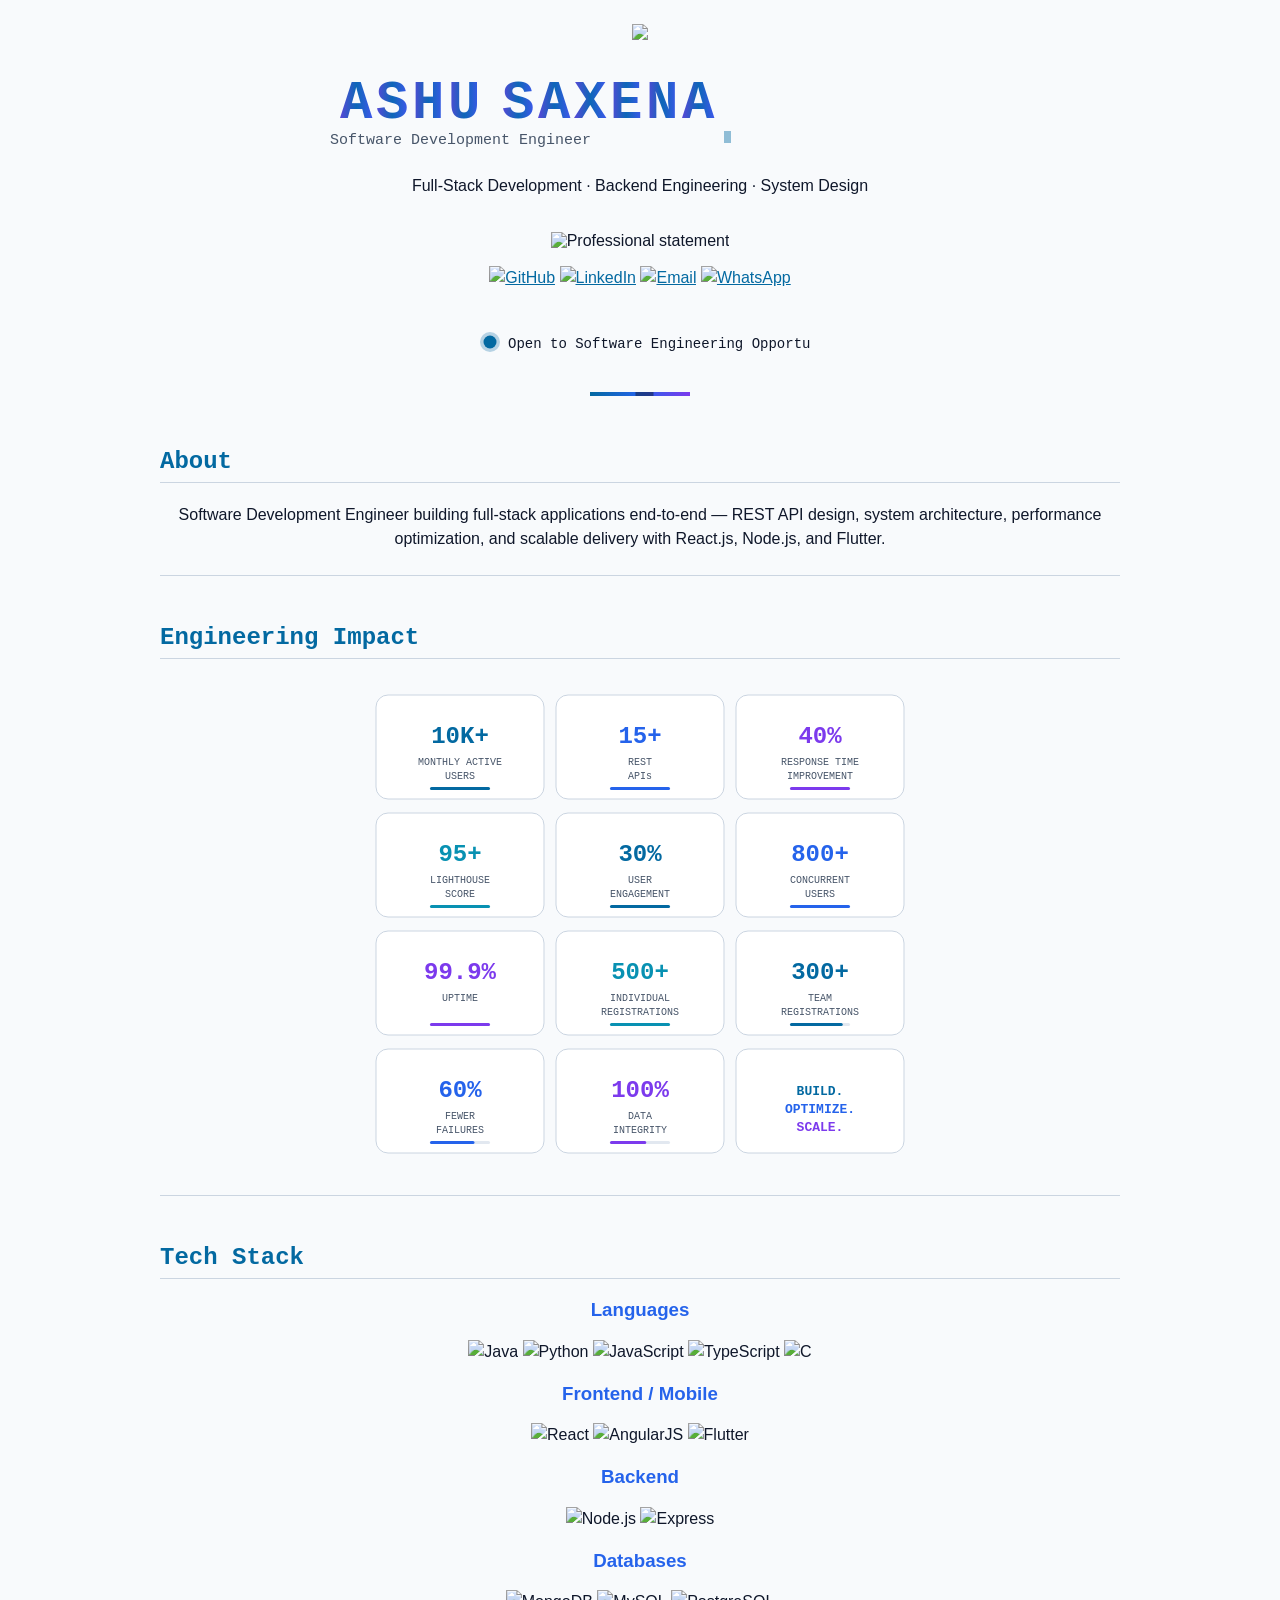
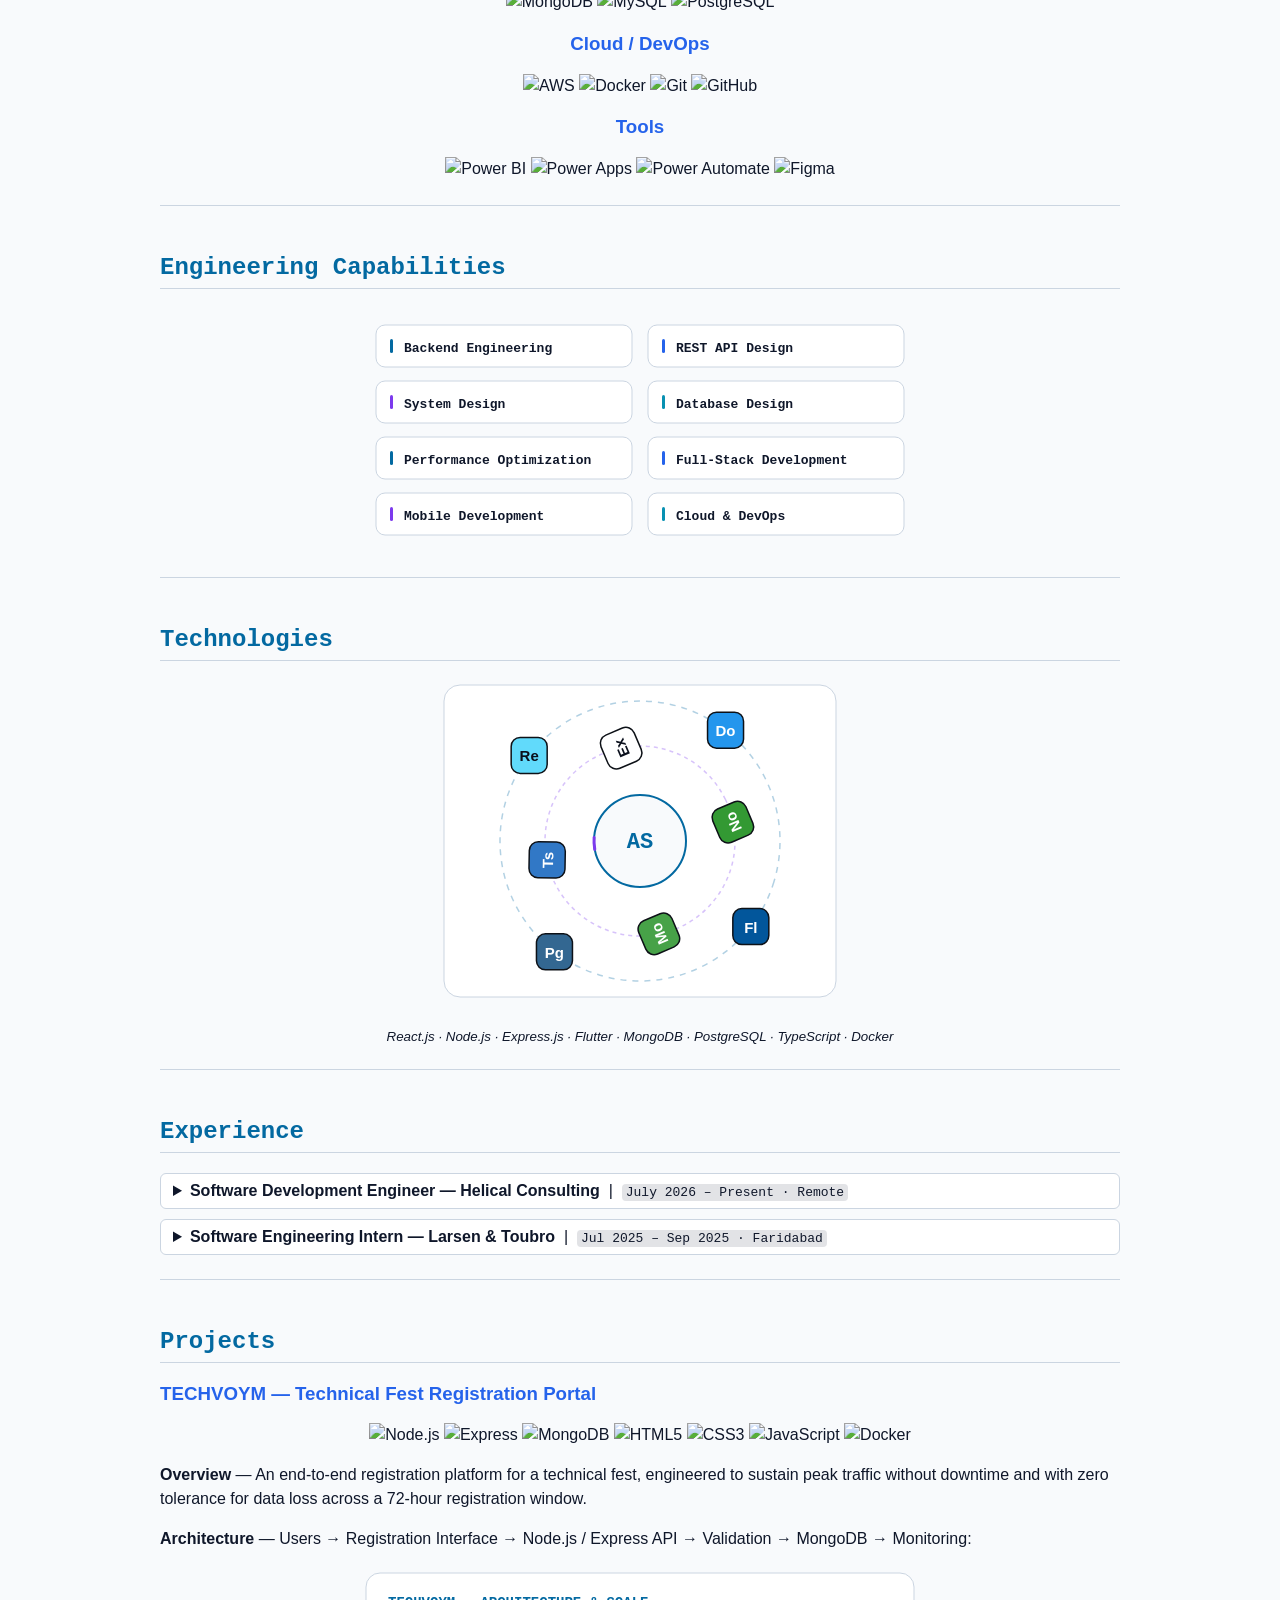
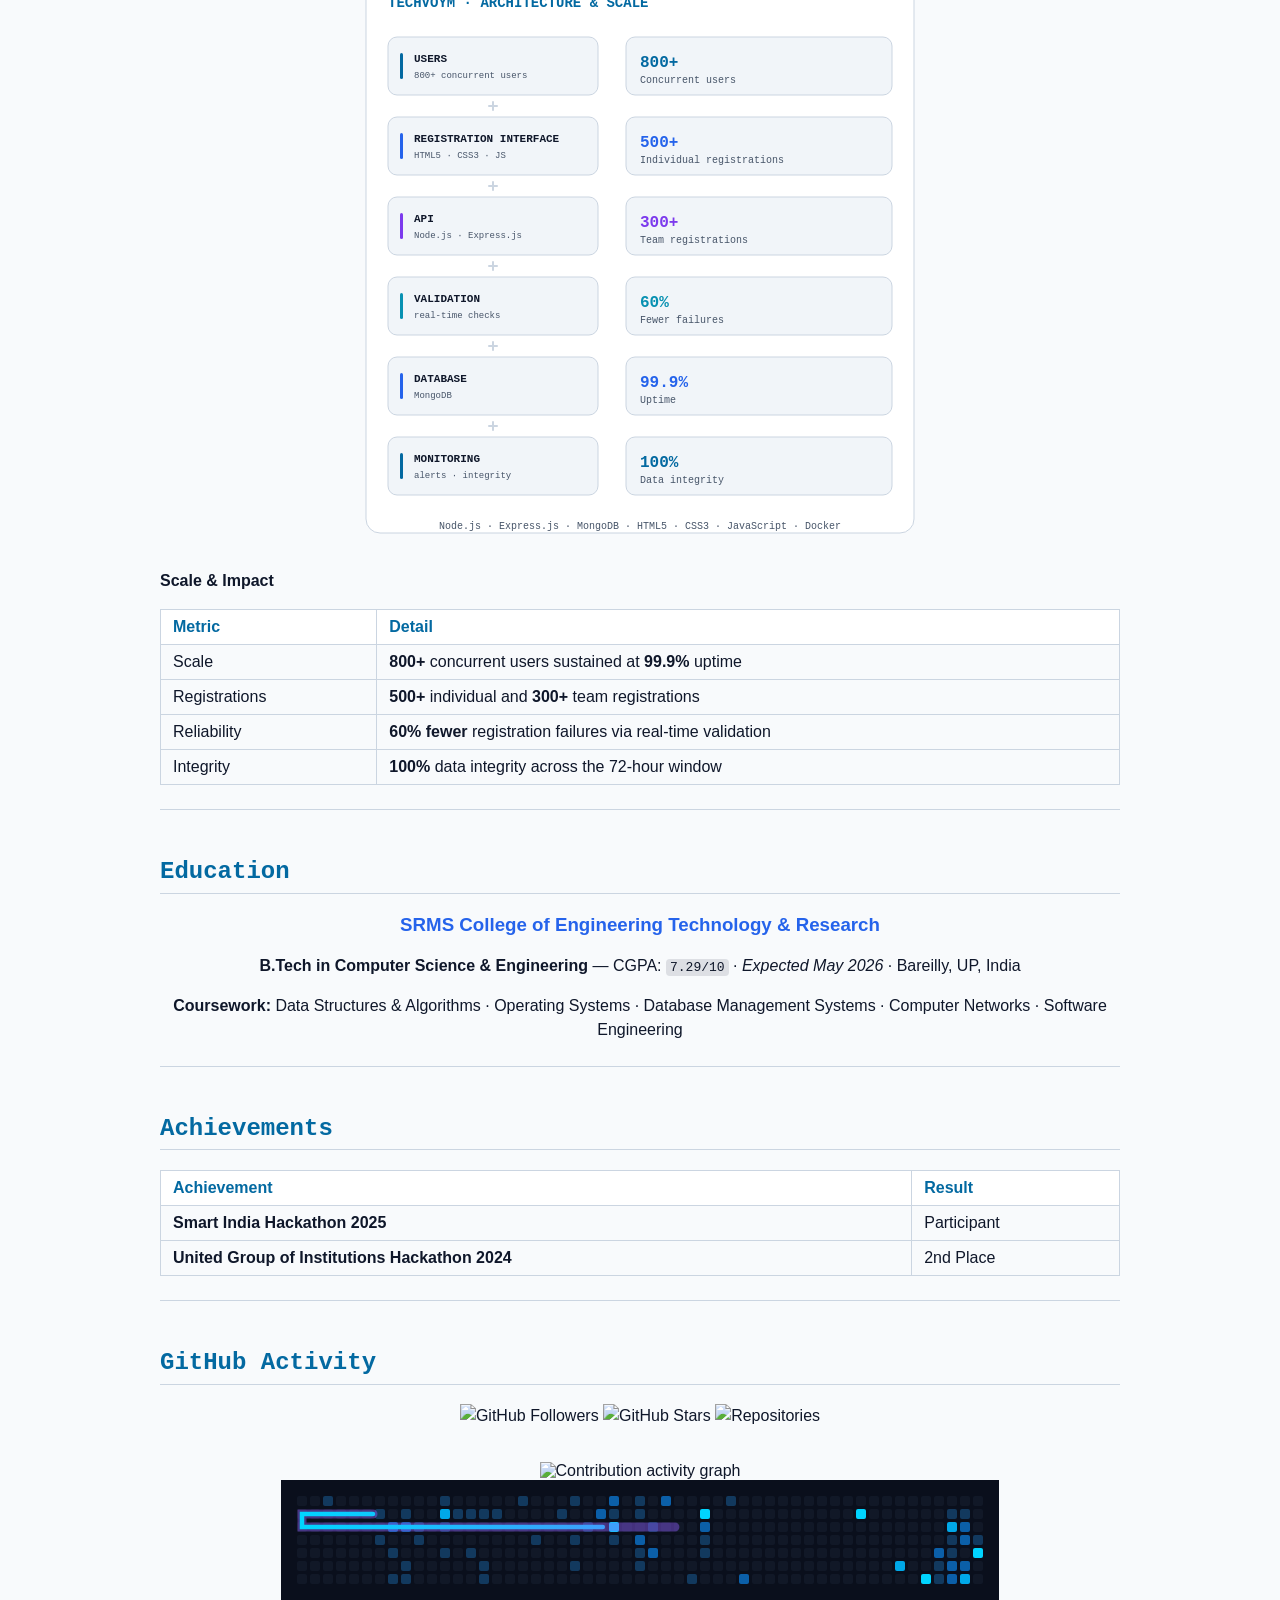
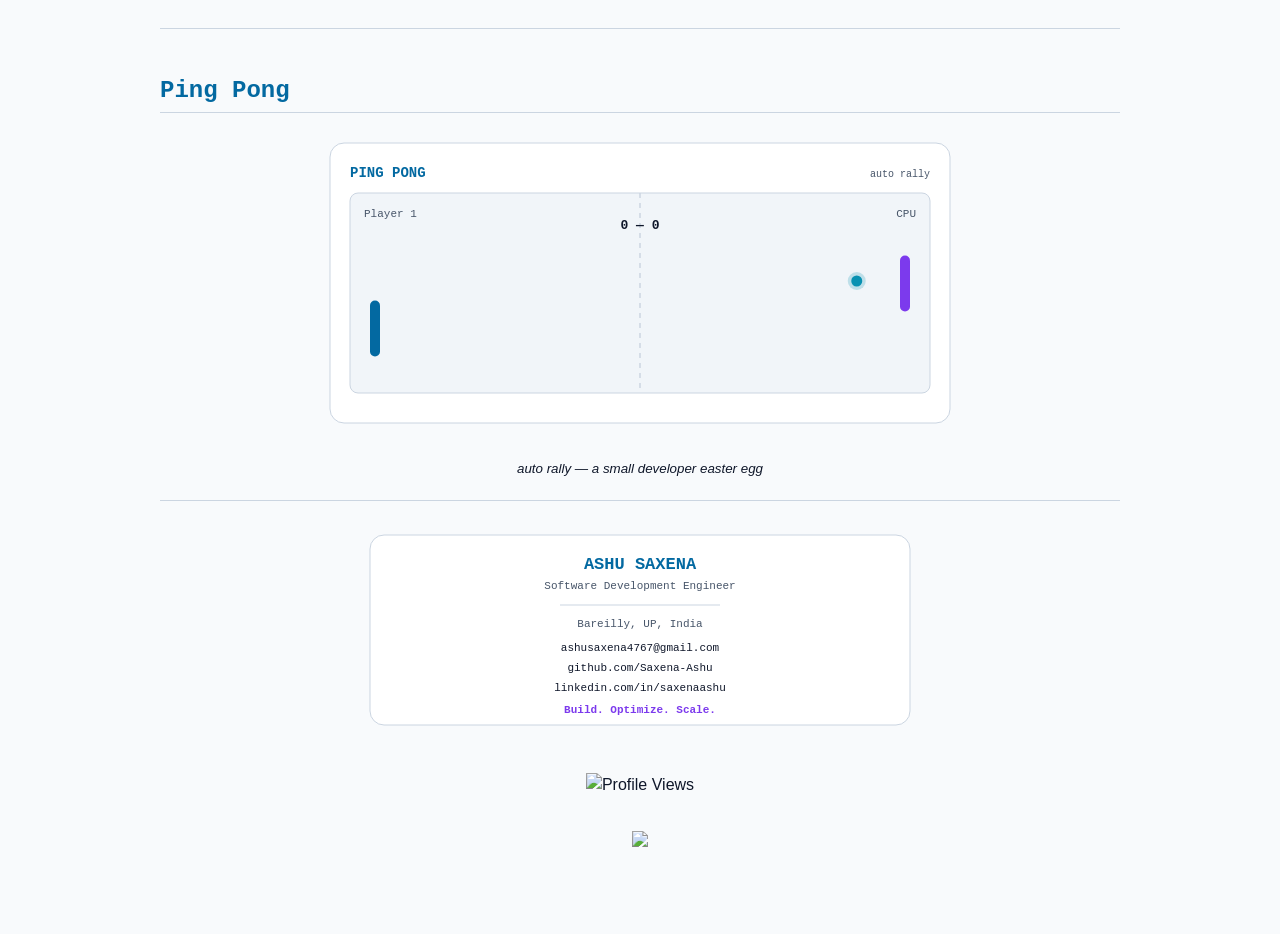
==== commit f0e02408: "Save local progress before pulling" ====
--- a/.freebuff/preview.html
+++ b/.freebuff/preview.html
@@ -49,13 +49,13 @@
 <body>
 <main>
 <div align="center">
-  <img src="https://capsule-render.vercel.app/api?type=waving&color=0:00D4FF,25:22D3EE,50:0077FF,75:8B5CF6,100:00D4FF&height=170&section=header" width="100%" />
+  <img src="https://capsule-render.vercel.app/api?type=waving&color=0:0369A1,25:0891B2,50:2563EB,75:7C3AED,100:0369A1&height=170&section=header" width="100%" />
 </div>
 <!-- ================= HERO ================= -->
 <div align="center">
   <div class="theme-dark"><svg width="640" height="110" viewBox="0 0 640 110" xmlns="http://www.w3.org/2000/svg" role="img" aria-label="ASHU SAXENA">
   <defs>
-    <linearGradient id="tg" x1="0%" y1="0%" x2="100%" y2="0%">
+    <linearGradient id="tgd" x1="0%" y1="0%" x2="100%" y2="0%">
       <stop offset="0%" stop-color="#00D4FF">
         <animate attributeName="stop-color" values="#00D4FF;#8B5CF6;#0077FF;#00D4FF" dur="8s" repeatCount="indefinite"/>
       </stop>
@@ -67,7 +67,7 @@
       </stop>
     </linearGradient>
   </defs>
-  <g font-family="monospace" font-size="54" font-weight="bold" fill="url(#tg)">
+  <g font-family="monospace" font-size="54" font-weight="bold" fill="url(#tgd)">
     <text x="20" y="74">A</text>
     <text x="56" y="74">S</text>
     <text x="92" y="74">H</text>
@@ -86,7 +86,7 @@
 </svg>
 </div><div class="theme-light"><svg width="640" height="110" viewBox="0 0 640 110" xmlns="http://www.w3.org/2000/svg" role="img" aria-label="ASHU SAXENA">
   <defs>
-    <linearGradient id="tg" x1="0%" y1="0%" x2="100%" y2="0%">
+    <linearGradient id="tgl" x1="0%" y1="0%" x2="100%" y2="0%">
       <stop offset="0%" stop-color="#0369A1">
         <animate attributeName="stop-color" values="#0369A1;#7C3AED;#2563EB;#0369A1" dur="8s" repeatCount="indefinite"/>
       </stop>
@@ -98,7 +98,7 @@
       </stop>
     </linearGradient>
   </defs>
-  <g font-family="monospace" font-size="54" font-weight="bold" fill="url(#tg)">
+  <g font-family="monospace" font-size="54" font-weight="bold" fill="url(#tgl)">
     <text x="20" y="74">A</text>
     <text x="56" y="74">S</text>
     <text x="92" y="74">H</text>
@@ -118,7 +118,9 @@
 </div>
 </div>
 <div align="center">
-  <img src="https://readme-typing-svg.demolab.com?font=Fira+Code&weight=500&size=18&duration=2800&pause=1400&color=8B949E&center=true&vCenter=true&width=640&lines=Building+scalable+web+%26+mobile+products+with+React%2C+Node.js%2C+Flutter+and+TypeScript" alt="Professional statement" />
+<p>Full-Stack Development · Backend Engineering · System Design</p>
+  <br/>
+  <img src="https://readme-typing-svg.demolab.com?font=Fira+Code&weight=500&size=18&duration=2800&pause=1400&color=475569&center=true&vCenter=true&width=640&lines=Building+scalable+web+%26+mobile+products+with+React%2C+Node.js%2C+Flutter+and+TypeScript" alt="Professional statement" />
   <br/>
 <p><a href="https://github.com/Saxena-Ashu"><img src="https://img.shields.io/badge/GitHub-%23121011.svg?style=flat&logo=github&logoColor=white" alt="GitHub" /></a> <a href="https://www.linkedin.com/in/saxenaashu"><img src="https://img.shields.io/badge/LinkedIn-%230A66C2.svg?style=flat&logo=linkedin&logoColor=white" alt="LinkedIn" /></a> <a href="mailto:ashusaxena4767@gmail.com"><img src="https://img.shields.io/badge/ashusaxena4767%40gmail.com-%23EA4335?style=flat&logo=gmail&logoColor=white" alt="Email" /></a> <a href="https://wa.me/918439364075"><img src="https://img.shields.io/badge/WhatsApp-%2325D366.svg?style=flat&logo=whatsapp&logoColor=white" alt="WhatsApp" /></a></p>
   <br/>
@@ -142,26 +144,26 @@
 <div align="center">
   <div class="theme-dark"><svg width="100%" height="4" viewBox="0 0 100 4" xmlns="http://www.w3.org/2000/svg" role="img" aria-label="divider">
   <defs>
-    <linearGradient id="dg" x1="0%" y1="0%" x2="100%" y2="0%">
+    <linearGradient id="dgd" x1="0%" y1="0%" x2="100%" y2="0%">
       <stop offset="0%" stop-color="#00D4FF"/>
       <stop offset="50%" stop-color="#0077FF"/>
       <stop offset="100%" stop-color="#8B5CF6"/>
     </linearGradient>
   </defs>
-  <rect width="100" height="4" fill="url(#dg)"/>
+  <rect width="100" height="4" fill="url(#dgd)"/>
   <rect width="18" height="4" fill="#E6EDF3" opacity="0.5">
     <animate attributeName="x" values="-18;100" dur="3.5s" repeatCount="indefinite"/>
   </rect>
 </svg>
 </div><div class="theme-light"><svg width="100%" height="4" viewBox="0 0 100 4" xmlns="http://www.w3.org/2000/svg" role="img" aria-label="divider">
   <defs>
-    <linearGradient id="dg" x1="0%" y1="0%" x2="100%" y2="0%">
+    <linearGradient id="dgl" x1="0%" y1="0%" x2="100%" y2="0%">
       <stop offset="0%" stop-color="#0369A1"/>
       <stop offset="50%" stop-color="#2563EB"/>
       <stop offset="100%" stop-color="#7C3AED"/>
     </linearGradient>
   </defs>
-  <rect width="100" height="4" fill="url(#dg)"/>
+  <rect width="100" height="4" fill="url(#dgl)"/>
   <rect width="18" height="4" fill="#0F172A" opacity="0.5">
     <animate attributeName="x" values="-18;100" dur="3.5s" repeatCount="indefinite"/>
   </rect>
@@ -431,7 +433,7 @@
 <p><img src="https://img.shields.io/badge/MongoDB-%2347A248.svg?style=flat-square&logo=mongodb&logoColor=white" alt="MongoDB" /> <img src="https://img.shields.io/badge/MySQL-%234479A1.svg?style=flat-square&logo=mysql&logoColor=white" alt="MySQL" /> <img src="https://img.shields.io/badge/PostgreSQL-%23316192.svg?style=flat-square&logo=postgresql&logoColor=white" alt="PostgreSQL" /></p>
 <h3>Cloud / DevOps</h3>
 <p><img src="https://img.shields.io/badge/AWS-%23FF9900.svg?style=flat-square&logo=amazonwebservices&logoColor=black" alt="AWS" /> <img src="https://img.shields.io/badge/Docker-%230db7ed.svg?style=flat-square&logo=docker&logoColor=white" alt="Docker" /> <img src="https://img.shields.io/badge/Git-%23F05033.svg?style=flat-square&logo=git&logoColor=white" alt="Git" /> <img src="https://img.shields.io/badge/GitHub-%23121011.svg?style=flat-square&logo=github&logoColor=white" alt="GitHub" /></p>
-<h3>Productivity / Business Tools</h3>
+<h3>Tools</h3>
 <p><img src="https://img.shields.io/badge/Power%20BI-%23F2C811.svg?style=flat-square&logo=powerbi&logoColor=black" alt="Power BI" /> <img src="https://img.shields.io/badge/Power%20Apps-%2374276F.svg?style=flat-square&logo=powerapps&logoColor=white" alt="Power Apps" /> <img src="https://img.shields.io/badge/Power%20Automate-%230066FF.svg?style=flat-square&logo=powerautomate&logoColor=white" alt="Power Automate" /> <img src="https://img.shields.io/badge/Figma-%23F24E1E.svg?style=flat-square&logo=figma&logoColor=white" alt="Figma" /></p>
 </div>
 <hr/>
@@ -690,83 +692,170 @@
 <div align="center">
 <p><img src="https://img.shields.io/badge/Node.js-%23339933.svg?style=flat-square&logo=node.js&logoColor=white" alt="Node.js" /> <img src="https://img.shields.io/badge/Express.js-%23000000.svg?style=flat-square&logo=express&logoColor=white" alt="Express" /> <img src="https://img.shields.io/badge/MongoDB-%2347A248.svg?style=flat-square&logo=mongodb&logoColor=white" alt="MongoDB" /> <img src="https://img.shields.io/badge/HTML5-%23E34F26.svg?style=flat-square&logo=html5&logoColor=white" alt="HTML5" /> <img src="https://img.shields.io/badge/CSS3-%231572B6.svg?style=flat-square&logo=css3&logoColor=white" alt="CSS3" /> <img src="https://img.shields.io/badge/JavaScript-%23F7DF1E.svg?style=flat-square&logo=javascript&logoColor=black" alt="JavaScript" /> <img src="https://img.shields.io/badge/Docker-%230db7ed.svg?style=flat-square&logo=docker&logoColor=white" alt="Docker" /></p>
 </div>
-<p><strong>Problem</strong> — A technical fest needed an end-to-end registration platform that could handle peak traffic without failing: hundreds of concurrent users, individual and team signups, and zero tolerance for data loss across a 72-hour registration window.</p>
-<p><strong>Solution</strong> — Architected a full-stack platform with Node.js and Express.js backed by MongoDB, fronted with HTML5/CSS3/JavaScript, containerized with Docker, and hardened with real-time validation and error handling plus a computerized monitoring and alert system.</p>
-<p><strong>Architecture</strong> — Traffic → API → Validation → Database → Monitoring:</p>
-<div align="center">
-  <div class="theme-dark"><svg width="560" height="170" viewBox="0 0 560 170" xmlns="http://www.w3.org/2000/svg" role="img" aria-label="TECHVOYM architecture and scale">
-  <g>
-    <rect x="18" y="58" width="92" height="56" rx="9" fill="#161B22" stroke="#30363D"/>
-    <text x="64" y="80" font-size="10" font-family="monospace" font-weight="bold" fill="#00D4FF" text-anchor="middle">TRAFFIC</text>
-    <text x="64" y="96" font-size="9" font-family="monospace" fill="#8B949E" text-anchor="middle">800+ concurrent</text>
-  </g>
-  <path d="M113 86 L123 86" stroke="#30363D" stroke-width="2" stroke-linecap="round"/>
-  <path d="M119 81 L123 86 L119 91" fill="none" stroke="#30363D" stroke-width="2" stroke-linecap="round" stroke-linejoin="round"/>
-  <g>
-    <rect x="126" y="58" width="92" height="56" rx="9" fill="#161B22" stroke="#30363D"/>
-    <text x="172" y="80" font-size="10" font-family="monospace" font-weight="bold" fill="#0077FF" text-anchor="middle">API</text>
-    <text x="172" y="96" font-size="9" font-family="monospace" fill="#8B949E" text-anchor="middle">REST · Node.js</text>
-  </g>
-  <path d="M221 86 L231 86" stroke="#30363D" stroke-width="2" stroke-linecap="round"/>
-  <path d="M227 81 L231 86 L227 91" fill="none" stroke="#30363D" stroke-width="2" stroke-linecap="round" stroke-linejoin="round"/>
-  <g>
-    <rect x="234" y="58" width="92" height="56" rx="9" fill="#161B22" stroke="#30363D"/>
-    <text x="280" y="80" font-size="10" font-family="monospace" font-weight="bold" fill="#22D3EE" text-anchor="middle">VALIDATION</text>
-    <text x="280" y="96" font-size="9" font-family="monospace" fill="#8B949E" text-anchor="middle">60% fewer failures</text>
-  </g>
-  <path d="M329 86 L339 86" stroke="#30363D" stroke-width="2" stroke-linecap="round"/>
-  <path d="M335 81 L339 86 L335 91" fill="none" stroke="#30363D" stroke-width="2" stroke-linecap="round" stroke-linejoin="round"/>
-  <g>
-    <rect x="342" y="58" width="92" height="56" rx="9" fill="#161B22" stroke="#30363D"/>
-    <text x="388" y="80" font-size="10" font-family="monospace" font-weight="bold" fill="#8B5CF6" text-anchor="middle">DATABASE</text>
-    <text x="388" y="96" font-size="9" font-family="monospace" fill="#8B949E" text-anchor="middle">500+ · 300+ regs</text>
-  </g>
-  <path d="M437 86 L447 86" stroke="#30363D" stroke-width="2" stroke-linecap="round"/>
-  <path d="M443 81 L447 86 L443 91" fill="none" stroke="#30363D" stroke-width="2" stroke-linecap="round" stroke-linejoin="round"/>
-  <g>
-    <rect x="450" y="58" width="92" height="56" rx="9" fill="#161B22" stroke="#30363D"/>
-    <text x="496" y="80" font-size="10" font-family="monospace" font-weight="bold" fill="#00D4FF" text-anchor="middle">MONITORING</text>
-    <text x="496" y="96" font-size="9" font-family="monospace" fill="#8B949E" text-anchor="middle">100% integrity</text>
-  </g>
-  <text x="280" y="140" font-size="10" font-family="monospace" fill="#8B949E" text-anchor="middle">Node.js · Express.js · MongoDB · HTML5 · CSS3 · JavaScript · Docker</text>
-  <text x="280" y="156" font-size="10" font-family="monospace" fill="#8B949E" text-anchor="middle">99.9% uptime · 72-hour registration window</text>
-</svg>
-</div><div class="theme-light"><svg width="560" height="170" viewBox="0 0 560 170" xmlns="http://www.w3.org/2000/svg" role="img" aria-label="TECHVOYM architecture and scale">
-  <g>
-    <rect x="18" y="58" width="92" height="56" rx="9" fill="#FFFFFF" stroke="#CBD5E1"/>
-    <text x="64" y="80" font-size="10" font-family="monospace" font-weight="bold" fill="#0369A1" text-anchor="middle">TRAFFIC</text>
-    <text x="64" y="96" font-size="9" font-family="monospace" fill="#475569" text-anchor="middle">800+ concurrent</text>
-  </g>
-  <path d="M113 86 L123 86" stroke="#CBD5E1" stroke-width="2" stroke-linecap="round"/>
-  <path d="M119 81 L123 86 L119 91" fill="none" stroke="#CBD5E1" stroke-width="2" stroke-linecap="round" stroke-linejoin="round"/>
-  <g>
-    <rect x="126" y="58" width="92" height="56" rx="9" fill="#FFFFFF" stroke="#CBD5E1"/>
-    <text x="172" y="80" font-size="10" font-family="monospace" font-weight="bold" fill="#2563EB" text-anchor="middle">API</text>
-    <text x="172" y="96" font-size="9" font-family="monospace" fill="#475569" text-anchor="middle">REST · Node.js</text>
-  </g>
-  <path d="M221 86 L231 86" stroke="#CBD5E1" stroke-width="2" stroke-linecap="round"/>
-  <path d="M227 81 L231 86 L227 91" fill="none" stroke="#CBD5E1" stroke-width="2" stroke-linecap="round" stroke-linejoin="round"/>
-  <g>
-    <rect x="234" y="58" width="92" height="56" rx="9" fill="#FFFFFF" stroke="#CBD5E1"/>
-    <text x="280" y="80" font-size="10" font-family="monospace" font-weight="bold" fill="#0891B2" text-anchor="middle">VALIDATION</text>
-    <text x="280" y="96" font-size="9" font-family="monospace" fill="#475569" text-anchor="middle">60% fewer failures</text>
-  </g>
-  <path d="M329 86 L339 86" stroke="#CBD5E1" stroke-width="2" stroke-linecap="round"/>
-  <path d="M335 81 L339 86 L335 91" fill="none" stroke="#CBD5E1" stroke-width="2" stroke-linecap="round" stroke-linejoin="round"/>
-  <g>
-    <rect x="342" y="58" width="92" height="56" rx="9" fill="#FFFFFF" stroke="#CBD5E1"/>
-    <text x="388" y="80" font-size="10" font-family="monospace" font-weight="bold" fill="#7C3AED" text-anchor="middle">DATABASE</text>
-    <text x="388" y="96" font-size="9" font-family="monospace" fill="#475569" text-anchor="middle">500+ · 300+ regs</text>
-  </g>
-  <path d="M437 86 L447 86" stroke="#CBD5E1" stroke-width="2" stroke-linecap="round"/>
-  <path d="M443 81 L447 86 L443 91" fill="none" stroke="#CBD5E1" stroke-width="2" stroke-linecap="round" stroke-linejoin="round"/>
-  <g>
-    <rect x="450" y="58" width="92" height="56" rx="9" fill="#FFFFFF" stroke="#CBD5E1"/>
-    <text x="496" y="80" font-size="10" font-family="monospace" font-weight="bold" fill="#0369A1" text-anchor="middle">MONITORING</text>
-    <text x="496" y="96" font-size="9" font-family="monospace" fill="#475569" text-anchor="middle">100% integrity</text>
-  </g>
-  <text x="280" y="140" font-size="10" font-family="monospace" fill="#475569" text-anchor="middle">Node.js · Express.js · MongoDB · HTML5 · CSS3 · JavaScript · Docker</text>
-  <text x="280" y="156" font-size="10" font-family="monospace" fill="#475569" text-anchor="middle">99.9% uptime · 72-hour registration window</text>
+<p><strong>Overview</strong> — An end-to-end registration platform for a technical fest, engineered to sustain peak traffic without downtime and with zero tolerance for data loss across a 72-hour registration window.</p>
+<p><strong>Architecture</strong> — Users → Registration Interface → Node.js / Express API → Validation → MongoDB → Monitoring:</p>
+<div align="center">
+  <div class="theme-dark"><svg width="560" height="582" viewBox="0 0 560 582" xmlns="http://www.w3.org/2000/svg" role="img" aria-label="TECHVOYM architecture and scale">
+  <rect x="6" y="6" width="548" height="560" rx="14" fill="#161B22" stroke="#30363D"/>
+  <text x="28" y="40" font-size="14" font-family="monospace" font-weight="bold" fill="#00D4FF">TECHVOYM · ARCHITECTURE & SCALE</text>
+  <g>
+    <rect x="28" y="70" width="210" height="58" rx="9" fill="#111827" stroke="#30363D"/>
+    <rect x="40" y="86" width="3" height="26" rx="1.5" fill="#00D4FF"/>
+    <text x="54" y="95" font-size="11" font-family="monospace" font-weight="bold" fill="#F0F6FC">USERS</text>
+    <text x="54" y="111" font-size="9" font-family="monospace" fill="#8B949E">800+ concurrent users</text>
+  </g>
+  <g>
+    <rect x="266" y="70" width="266" height="58" rx="9" fill="#111827" stroke="#30363D"/>
+    <text x="280" y="100" font-size="16" font-family="monospace" font-weight="bold" fill="#00D4FF">800+</text>
+    <text x="280" y="116" font-size="10" font-family="monospace" fill="#8B949E">Concurrent users</text>
+  </g>
+  <path d="M133 135 L133 143" stroke="#30363D" stroke-width="2" stroke-linecap="round"/>
+  <path d="M129 139 L137 139" fill="none" stroke="#30363D" stroke-width="2" stroke-linecap="round"/>
+  <g>
+    <rect x="28" y="150" width="210" height="58" rx="9" fill="#111827" stroke="#30363D"/>
+    <rect x="40" y="166" width="3" height="26" rx="1.5" fill="#0077FF"/>
+    <text x="54" y="175" font-size="11" font-family="monospace" font-weight="bold" fill="#F0F6FC">REGISTRATION INTERFACE</text>
+    <text x="54" y="191" font-size="9" font-family="monospace" fill="#8B949E">HTML5 · CSS3 · JS</text>
+  </g>
+  <g>
+    <rect x="266" y="150" width="266" height="58" rx="9" fill="#111827" stroke="#30363D"/>
+    <text x="280" y="180" font-size="16" font-family="monospace" font-weight="bold" fill="#0077FF">500+</text>
+    <text x="280" y="196" font-size="10" font-family="monospace" fill="#8B949E">Individual registrations</text>
+  </g>
+  <path d="M133 215 L133 223" stroke="#30363D" stroke-width="2" stroke-linecap="round"/>
+  <path d="M129 219 L137 219" fill="none" stroke="#30363D" stroke-width="2" stroke-linecap="round"/>
+  <g>
+    <rect x="28" y="230" width="210" height="58" rx="9" fill="#111827" stroke="#30363D"/>
+    <rect x="40" y="246" width="3" height="26" rx="1.5" fill="#8B5CF6"/>
+    <text x="54" y="255" font-size="11" font-family="monospace" font-weight="bold" fill="#F0F6FC">API</text>
+    <text x="54" y="271" font-size="9" font-family="monospace" fill="#8B949E">Node.js · Express.js</text>
+  </g>
+  <g>
+    <rect x="266" y="230" width="266" height="58" rx="9" fill="#111827" stroke="#30363D"/>
+    <text x="280" y="260" font-size="16" font-family="monospace" font-weight="bold" fill="#8B5CF6">300+</text>
+    <text x="280" y="276" font-size="10" font-family="monospace" fill="#8B949E">Team registrations</text>
+  </g>
+  <path d="M133 295 L133 303" stroke="#30363D" stroke-width="2" stroke-linecap="round"/>
+  <path d="M129 299 L137 299" fill="none" stroke="#30363D" stroke-width="2" stroke-linecap="round"/>
+  <g>
+    <rect x="28" y="310" width="210" height="58" rx="9" fill="#111827" stroke="#30363D"/>
+    <rect x="40" y="326" width="3" height="26" rx="1.5" fill="#22D3EE"/>
+    <text x="54" y="335" font-size="11" font-family="monospace" font-weight="bold" fill="#F0F6FC">VALIDATION</text>
+    <text x="54" y="351" font-size="9" font-family="monospace" fill="#8B949E">real-time checks</text>
+  </g>
+  <g>
+    <rect x="266" y="310" width="266" height="58" rx="9" fill="#111827" stroke="#30363D"/>
+    <text x="280" y="340" font-size="16" font-family="monospace" font-weight="bold" fill="#22D3EE">60%</text>
+    <text x="280" y="356" font-size="10" font-family="monospace" fill="#8B949E">Fewer failures</text>
+  </g>
+  <path d="M133 375 L133 383" stroke="#30363D" stroke-width="2" stroke-linecap="round"/>
+  <path d="M129 379 L137 379" fill="none" stroke="#30363D" stroke-width="2" stroke-linecap="round"/>
+  <g>
+    <rect x="28" y="390" width="210" height="58" rx="9" fill="#111827" stroke="#30363D"/>
+    <rect x="40" y="406" width="3" height="26" rx="1.5" fill="#0077FF"/>
+    <text x="54" y="415" font-size="11" font-family="monospace" font-weight="bold" fill="#F0F6FC">DATABASE</text>
+    <text x="54" y="431" font-size="9" font-family="monospace" fill="#8B949E">MongoDB</text>
+  </g>
+  <g>
+    <rect x="266" y="390" width="266" height="58" rx="9" fill="#111827" stroke="#30363D"/>
+    <text x="280" y="420" font-size="16" font-family="monospace" font-weight="bold" fill="#0077FF">99.9%</text>
+    <text x="280" y="436" font-size="10" font-family="monospace" fill="#8B949E">Uptime</text>
+  </g>
+  <path d="M133 455 L133 463" stroke="#30363D" stroke-width="2" stroke-linecap="round"/>
+  <path d="M129 459 L137 459" fill="none" stroke="#30363D" stroke-width="2" stroke-linecap="round"/>
+  <g>
+    <rect x="28" y="470" width="210" height="58" rx="9" fill="#111827" stroke="#30363D"/>
+    <rect x="40" y="486" width="3" height="26" rx="1.5" fill="#00D4FF"/>
+    <text x="54" y="495" font-size="11" font-family="monospace" font-weight="bold" fill="#F0F6FC">MONITORING</text>
+    <text x="54" y="511" font-size="9" font-family="monospace" fill="#8B949E">alerts · integrity</text>
+  </g>
+  <g>
+    <rect x="266" y="470" width="266" height="58" rx="9" fill="#111827" stroke="#30363D"/>
+    <text x="280" y="500" font-size="16" font-family="monospace" font-weight="bold" fill="#00D4FF">100%</text>
+    <text x="280" y="516" font-size="10" font-family="monospace" fill="#8B949E">Data integrity</text>
+  </g>
+  <text x="280" y="562" font-size="10" font-family="monospace" fill="#8B949E" text-anchor="middle">Node.js · Express.js · MongoDB · HTML5 · CSS3 · JavaScript · Docker</text>
+</svg>
+</div><div class="theme-light"><svg width="560" height="582" viewBox="0 0 560 582" xmlns="http://www.w3.org/2000/svg" role="img" aria-label="TECHVOYM architecture and scale">
+  <rect x="6" y="6" width="548" height="560" rx="14" fill="#FFFFFF" stroke="#CBD5E1"/>
+  <text x="28" y="40" font-size="14" font-family="monospace" font-weight="bold" fill="#0369A1">TECHVOYM · ARCHITECTURE & SCALE</text>
+  <g>
+    <rect x="28" y="70" width="210" height="58" rx="9" fill="#F1F5F9" stroke="#CBD5E1"/>
+    <rect x="40" y="86" width="3" height="26" rx="1.5" fill="#0369A1"/>
+    <text x="54" y="95" font-size="11" font-family="monospace" font-weight="bold" fill="#0F172A">USERS</text>
+    <text x="54" y="111" font-size="9" font-family="monospace" fill="#475569">800+ concurrent users</text>
+  </g>
+  <g>
+    <rect x="266" y="70" width="266" height="58" rx="9" fill="#F1F5F9" stroke="#CBD5E1"/>
+    <text x="280" y="100" font-size="16" font-family="monospace" font-weight="bold" fill="#0369A1">800+</text>
+    <text x="280" y="116" font-size="10" font-family="monospace" fill="#475569">Concurrent users</text>
+  </g>
+  <path d="M133 135 L133 143" stroke="#CBD5E1" stroke-width="2" stroke-linecap="round"/>
+  <path d="M129 139 L137 139" fill="none" stroke="#CBD5E1" stroke-width="2" stroke-linecap="round"/>
+  <g>
+    <rect x="28" y="150" width="210" height="58" rx="9" fill="#F1F5F9" stroke="#CBD5E1"/>
+    <rect x="40" y="166" width="3" height="26" rx="1.5" fill="#2563EB"/>
+    <text x="54" y="175" font-size="11" font-family="monospace" font-weight="bold" fill="#0F172A">REGISTRATION INTERFACE</text>
+    <text x="54" y="191" font-size="9" font-family="monospace" fill="#475569">HTML5 · CSS3 · JS</text>
+  </g>
+  <g>
+    <rect x="266" y="150" width="266" height="58" rx="9" fill="#F1F5F9" stroke="#CBD5E1"/>
+    <text x="280" y="180" font-size="16" font-family="monospace" font-weight="bold" fill="#2563EB">500+</text>
+    <text x="280" y="196" font-size="10" font-family="monospace" fill="#475569">Individual registrations</text>
+  </g>
+  <path d="M133 215 L133 223" stroke="#CBD5E1" stroke-width="2" stroke-linecap="round"/>
+  <path d="M129 219 L137 219" fill="none" stroke="#CBD5E1" stroke-width="2" stroke-linecap="round"/>
+  <g>
+    <rect x="28" y="230" width="210" height="58" rx="9" fill="#F1F5F9" stroke="#CBD5E1"/>
+    <rect x="40" y="246" width="3" height="26" rx="1.5" fill="#7C3AED"/>
+    <text x="54" y="255" font-size="11" font-family="monospace" font-weight="bold" fill="#0F172A">API</text>
+    <text x="54" y="271" font-size="9" font-family="monospace" fill="#475569">Node.js · Express.js</text>
+  </g>
+  <g>
+    <rect x="266" y="230" width="266" height="58" rx="9" fill="#F1F5F9" stroke="#CBD5E1"/>
+    <text x="280" y="260" font-size="16" font-family="monospace" font-weight="bold" fill="#7C3AED">300+</text>
+    <text x="280" y="276" font-size="10" font-family="monospace" fill="#475569">Team registrations</text>
+  </g>
+  <path d="M133 295 L133 303" stroke="#CBD5E1" stroke-width="2" stroke-linecap="round"/>
+  <path d="M129 299 L137 299" fill="none" stroke="#CBD5E1" stroke-width="2" stroke-linecap="round"/>
+  <g>
+    <rect x="28" y="310" width="210" height="58" rx="9" fill="#F1F5F9" stroke="#CBD5E1"/>
+    <rect x="40" y="326" width="3" height="26" rx="1.5" fill="#0891B2"/>
+    <text x="54" y="335" font-size="11" font-family="monospace" font-weight="bold" fill="#0F172A">VALIDATION</text>
+    <text x="54" y="351" font-size="9" font-family="monospace" fill="#475569">real-time checks</text>
+  </g>
+  <g>
+    <rect x="266" y="310" width="266" height="58" rx="9" fill="#F1F5F9" stroke="#CBD5E1"/>
+    <text x="280" y="340" font-size="16" font-family="monospace" font-weight="bold" fill="#0891B2">60%</text>
+    <text x="280" y="356" font-size="10" font-family="monospace" fill="#475569">Fewer failures</text>
+  </g>
+  <path d="M133 375 L133 383" stroke="#CBD5E1" stroke-width="2" stroke-linecap="round"/>
+  <path d="M129 379 L137 379" fill="none" stroke="#CBD5E1" stroke-width="2" stroke-linecap="round"/>
+  <g>
+    <rect x="28" y="390" width="210" height="58" rx="9" fill="#F1F5F9" stroke="#CBD5E1"/>
+    <rect x="40" y="406" width="3" height="26" rx="1.5" fill="#2563EB"/>
+    <text x="54" y="415" font-size="11" font-family="monospace" font-weight="bold" fill="#0F172A">DATABASE</text>
+    <text x="54" y="431" font-size="9" font-family="monospace" fill="#475569">MongoDB</text>
+  </g>
+  <g>
+    <rect x="266" y="390" width="266" height="58" rx="9" fill="#F1F5F9" stroke="#CBD5E1"/>
+    <text x="280" y="420" font-size="16" font-family="monospace" font-weight="bold" fill="#2563EB">99.9%</text>
+    <text x="280" y="436" font-size="10" font-family="monospace" fill="#475569">Uptime</text>
+  </g>
+  <path d="M133 455 L133 463" stroke="#CBD5E1" stroke-width="2" stroke-linecap="round"/>
+  <path d="M129 459 L137 459" fill="none" stroke="#CBD5E1" stroke-width="2" stroke-linecap="round"/>
+  <g>
+    <rect x="28" y="470" width="210" height="58" rx="9" fill="#F1F5F9" stroke="#CBD5E1"/>
+    <rect x="40" y="486" width="3" height="26" rx="1.5" fill="#0369A1"/>
+    <text x="54" y="495" font-size="11" font-family="monospace" font-weight="bold" fill="#0F172A">MONITORING</text>
+    <text x="54" y="511" font-size="9" font-family="monospace" fill="#475569">alerts · integrity</text>
+  </g>
+  <g>
+    <rect x="266" y="470" width="266" height="58" rx="9" fill="#F1F5F9" stroke="#CBD5E1"/>
+    <text x="280" y="500" font-size="16" font-family="monospace" font-weight="bold" fill="#0369A1">100%</text>
+    <text x="280" y="516" font-size="10" font-family="monospace" fill="#475569">Data integrity</text>
+  </g>
+  <text x="280" y="562" font-size="10" font-family="monospace" fill="#475569" text-anchor="middle">Node.js · Express.js · MongoDB · HTML5 · CSS3 · JavaScript · Docker</text>
 </svg>
 </div>
 </div>
@@ -795,7 +884,7 @@
 <picture>
   <source media="(prefers-color-scheme: dark)" srcset="https://github-readme-activity-graph.vercel.app/graph?username=Saxena-Ashu&theme=github-dark&bg_color=0D1117&color=00D4FF&line=0077FF&point=8B5CF6&area=true&hide_border=true&radius=16&height=300" />
   <source media="(prefers-color-scheme: light)" srcset="https://github-readme-activity-graph.vercel.app/graph?username=Saxena-Ashu&theme=github-light&bg_color=F8FAFC&color=0369A1&line=2563EB&point=7C3AED&area=true&hide_border=true&radius=16&height=300" />
-  <img alt="Contribution activity graph" src="https://github-readme-activity-graph.vercel.app/graph?username=Saxena-Ashu&theme=github-dark&bg_color=0D1117&color=00D4FF&line=0077FF&point=8B5CF6&area=true&hide_border=true&radius=16&height=300" width="95%" />
+  <img alt="Contribution activity graph" src="https://github-readme-activity-graph.vercel.app/graph?username=Saxena-Ashu&theme=github-light&bg_color=F8FAFC&color=0369A1&line=2563EB&point=7C3AED&area=true&hide_border=true&radius=16&height=300" width="95%" />
 </picture>
 <br/>
 <svg width="718" height="120" viewBox="0 0 718 120" xmlns="http://www.w3.org/2000/svg" role="img" aria-label="GitHub contribution snake for Saxena-Ashu">
@@ -823,184 +912,84 @@
 <!-- ================= PING PONG ================= -->
 <h2>Ping Pong</h2>
 <div align="center">
-  <div align="center">
-<div style="max-width:560px;margin:0 auto;font-family:ui-monospace,SFMono-Regular,Menlo,Consolas,monospace;">
-  <div style="display:flex;justify-content:space-between;margin-bottom:6px;font-size:13px;font-weight:bold;color:#00E676;">
-    <span id="pong-score">YOU 0 — 0 AI</span>
-    <span id="pong-max">MAX: 0</span>
-  </div>
-  <div style="position:relative;">
-    <canvas id="pong" width="560" height="300" style="display:block;width:100%;background:#0d1117;border:1px solid #30363d;border-radius:14px;cursor:none;"></canvas>
-    <div id="pong-overlay" style="position:absolute;inset:0;display:flex;flex-direction:column;align-items:center;justify-content:center;gap:10px;background:rgba(13,17,23,.78);border-radius:14px;color:#e6edf3;text-align:center;">
-      <div id="pong-ov-title" style="font-size:20px;font-weight:bold;color:#00E676;">PING PONG</div>
-      <div id="pong-ov-text" style="font-size:12px;color:#8b949e;">move: mouse or ↑ ↓ / W S — first to 7 points</div>
-      <button id="pong-start" style="background:#161b22;border:1px solid #00E676;color:#00E676;border-radius:8px;padding:8px 22px;font-family:inherit;font-size:13px;font-weight:bold;cursor:pointer;">START</button>
-    </div>
-  </div>
-  <div style="display:flex;justify-content:space-between;align-items:center;margin-top:6px;font-size:11px;color:#8b949e;">
-    <span>mouse / ↑ ↓ — first to 7</span>
-    <button id="pong-capture" style="background:none;border:1px solid #30363d;color:#00B0FF;border-radius:6px;padding:3px 10px;font-family:inherit;font-size:11px;cursor:pointer;">capture score</button>
-  </div>
-</div>
-</div>
-<script>
-(function () {
-  var cv = document.getElementById('pong');
-  if (!cv) return;
-  var ctx = cv.getContext('2d');
-  var W = cv.width, H = cv.height;
-  var MAX = 7, MAXKEY = 'pongMaxScore';
-  var state = 'ready', winner = null, ps = 0, as = 0;
-  var maxScore = +(localStorage.getItem(MAXKEY) || 0);
-  var ball = { x: W / 2, y: H / 2, vx: 0, vy: 0, r: 6 };
-  var p = { y: H / 2 - 30, w: 12, h: 60 };
-  var a = { y: H / 2 - 30, w: 12, h: 60 };
-  var mouseY = null, keys = {}, last = performance.now();
-  var aiSpeed = 3.1;
-
-  function el(id) { return document.getElementById(id); }
-  var hud = el('pong-score'), maxEl = el('pong-max'), ov = el('pong-overlay'),
-      ovTitle = el('pong-ov-title'), ovText = el('pong-ov-text'),
-      startBtn = el('pong-start'), capBtn = el('pong-capture');
-
-  function renderMax() { maxEl.textContent = 'MAX: ' + maxScore; }
-  function hudUp() { hud.textContent = 'YOU ' + ps + ' — ' + as + ' AI'; }
-  function serve(dir) {
-    ball.x = W / 2; ball.y = H / 2 + (Math.random() * 40 - 20);
-    var ang = (Math.random() * 0.7 - 0.35), sp = 3.2;
-    ball.vx = dir * sp * Math.cos(ang); ball.vy = sp * Math.sin(ang);
-  }
-  function showOverlay(t, x, b) { ovTitle.textContent = t; ovText.textContent = x; startBtn.textContent = b; ov.style.display = 'flex'; }
-  function start() {
-    ps = 0; as = 0; winner = null; hudUp();
-    serve(ps >= as ? 1 : -1);
-    state = 'play'; ov.style.display = 'none';
-  }
-  function over(w) {
-    state = 'over'; winner = w;
-    if (w === 'p' && ps > maxScore) { maxScore = ps; localStorage.setItem(MAXKEY, String(maxScore)); }
-    renderMax();
-    showOverlay(w === 'p' ? 'YOU WIN' : 'AI WINS', 'final score — you ' + ps + ' : ' + as + ' AI', 'PLAY AGAIN');
-  }
-  function point(to) {
-    if (to === 'p') ps++; else as++;
-    hudUp();
-    if (ps >= MAX) return over('p');
-    if (as >= MAX) return over('a');
-    serve(to === 'p' ? 1 : -1);
-  }
-  function step(dt) {
-    if (state !== 'play') return;
-    var m = 6 * dt * 60;
-    if (mouseY !== null) {
-      var ty = mouseY - 20;
-      if (p.y + p.h / 2 < ty - 6) p.y += m; else if (p.y + p.h / 2 > ty + 6) p.y -= m;
-    }
-    if (keys.ArrowUp || keys.KeyW) p.y -= m;
-    if (keys.ArrowDown || keys.KeyS) p.y += m;
-    p.y = Math.max(4, Math.min(H - p.h - 4, p.y));
-    var target = ball.vx > 0 ? ball.y : H / 2, err = 7;
-    if (a.y + a.h / 2 < target - err) a.y += aiSpeed * dt * 60;
-    else if (a.y + a.h / 2 > target + err) a.y -= aiSpeed * dt * 60;
-    a.y = Math.max(4, Math.min(H - a.h - 4, a.y));
-    ball.x += ball.vx * dt * 60; ball.y += ball.vy * dt * 60;
-    if (ball.y - ball.r < 0) { ball.y = ball.r; ball.vy = Math.abs(ball.vy); }
-    if (ball.y + ball.r > H) { ball.y = H - ball.r; ball.vy = -Math.abs(ball.vy); }
-    if (ball.vx < 0 && ball.x - ball.r < p.w + 8 && ball.x > p.w - 6 && ball.y > p.y - 6 && ball.y < p.y + p.h + 6) {
-      var off = (ball.y - (p.y + p.h / 2)) / (p.h / 2);
-      ball.vx = Math.min(Math.abs(ball.vx) * 1.04, 8); ball.vy = off * 4.2;
-      ball.x = p.w + 8 + ball.r;
-    }
-    if (ball.vx > 0 && ball.x + ball.r > W - a.w - 8 && ball.x < W - a.w + 6 && ball.y > a.y - 6 && ball.y < a.y + a.h + 6) {
-      var off2 = (ball.y - (a.y + a.h / 2)) / (a.h / 2);
-      ball.vx = -Math.min(Math.abs(ball.vx) * 1.04, 8); ball.vy = off2 * 4.2;
-      ball.x = W - a.w - 8 - ball.r;
-    }
-    if (ball.x < -20) point('a');
-    else if (ball.x > W + 20) point('p');
-  }
-  function rr(x, y, w, h, r) {
-    ctx.beginPath();
-    ctx.moveTo(x + r, y);
-    ctx.arcTo(x + w, y, x + w, y + h, r);
-    ctx.arcTo(x + w, y + h, x, y + h, r);
-    ctx.arcTo(x, y + h, x, y, r);
-    ctx.arcTo(x, y, x + w, y, r);
-    ctx.closePath();
-  }
-  function draw() {
-    ctx.clearRect(0, 0, W, H);
-    ctx.strokeStyle = '#21262d'; ctx.lineWidth = 1.5; ctx.setLineDash([6, 6]);
-    ctx.beginPath(); ctx.moveTo(W / 2, 4); ctx.lineTo(W / 2, H - 4); ctx.stroke(); ctx.setLineDash([]);
-    ctx.fillStyle = '#00E676'; rr(p.w, p.y, p.w, p.h, 6); ctx.fill();
-    ctx.fillStyle = '#7C4DFF'; rr(W - a.w * 2, a.y, a.w, a.h, 6); ctx.fill();
-    ctx.save();
-    ctx.shadowColor = '#00B0FF'; ctx.shadowBlur = 14;
-    ctx.fillStyle = '#00B0FF'; ctx.beginPath(); ctx.arc(ball.x, ball.y, ball.r, 0, Math.PI * 2); ctx.fill();
-    ctx.restore();
-    ctx.fillStyle = '#8b949e'; ctx.font = '11px ui-monospace, Menlo, Consolas, monospace'; ctx.textAlign = 'center';
-    ctx.fillText('YOU ' + ps + ' : ' + as + ' AI', W / 2, 15);
-    ctx.fillStyle = '#00E676'; ctx.fillText('MAX ' + maxScore, W / 2, 30);
-  }
-  function loop(t) {
-    var dt = Math.min((t - last) / 1000, 0.05); last = t;
-    step(dt); draw();
-    requestAnimationFrame(loop);
-  }
-  cv.addEventListener('mousemove', function (e) {
-    var r = cv.getBoundingClientRect();
-    mouseY = (e.clientY - r.top) * (H / r.height);
-  });
-  cv.addEventListener('mouseleave', function () { mouseY = null; });
-  cv.addEventListener('click', function () { if (state !== 'play') start(); });
-  window.addEventListener('keydown', function (e) {
-    keys[e.code] = true;
-    if (e.code === 'ArrowUp' || e.code === 'ArrowDown' || e.code === 'Space') e.preventDefault();
-    if ((e.code === 'Space' || e.code === 'Enter') && state !== 'play') start();
-  });
-  window.addEventListener('keyup', function (e) { keys[e.code] = false; });
-  startBtn.addEventListener('click', start);
-  capBtn.addEventListener('click', function () {
-    var tmp = document.createElement('canvas'); tmp.width = W; tmp.height = H + 44;
-    var t = tmp.getContext('2d');
-    t.fillStyle = '#0d1117'; t.fillRect(0, 0, tmp.width, tmp.height);
-    t.drawImage(cv, 0, 0);
-    t.fillStyle = '#e6edf3'; t.font = 'bold 15px ui-monospace, Menlo, Consolas, monospace'; t.textAlign = 'center';
-    t.fillText('PONG — YOU ' + ps + ' : ' + as + ' AI — MAX ' + maxScore, W / 2, H + 26);
-    var aEl = document.createElement('a');
-    aEl.href = tmp.toDataURL('image/png'); aEl.download = 'pong-score.png'; aEl.click();
-  });
-  renderMax(); hudUp();
-  requestAnimationFrame(function (t) { last = t; requestAnimationFrame(loop); });
-  window.__pong = { get state() { return state; }, ball: ball, get ps() { return ps; }, get as() { return as; }, get maxScore() { return maxScore; }, start: start, point: point, over: over, W: W, H: H };
-})();
-</script>
-
+  <div class="theme-dark"><svg width="640" height="300" viewBox="0 0 640 300" xmlns="http://www.w3.org/2000/svg" role="img" aria-label="Ping pong — auto rally">
+  <rect x="10" y="10" width="620" height="280" rx="14" fill="#161B22" stroke="#30363D"/>
+  <text x="30" y="44" font-size="14" font-family="monospace" font-weight="bold" fill="#00D4FF">PING PONG</text>
+  <text x="610" y="44" font-size="10" font-family="monospace" fill="#8B949E" text-anchor="end">auto rally</text>
+  <rect x="30" y="60" width="580" height="200" rx="8" fill="#111827" stroke="#30363D"/>
+  <line x1="320" y1="60" x2="320" y2="260" stroke="#30363D" stroke-width="1.5" stroke-dasharray="5 5"/>
+  <text x="44" y="84" font-size="11" font-family="monospace" fill="#8B949E">Player 1</text>
+  <text x="596" y="84" font-size="11" font-family="monospace" fill="#8B949E" text-anchor="end">CPU</text>
+  <text x="320" y="96" font-size="13" font-family="monospace" font-weight="bold" fill="#F0F6FC" text-anchor="middle">0 — 0</text>
+  <rect x="50" y="120" width="10" height="56" rx="5" fill="#00D4FF">
+    <animate attributeName="y" values="120;170;120" dur="4.5s" calcMode="spline" keySplines="0.45 0 0.55 1;0.45 0 0.55 1" repeatCount="indefinite"/>
+  </rect>
+  <rect x="580" y="120" width="10" height="56" rx="5" fill="#8B5CF6">
+    <animate attributeName="y" values="170;120;170" dur="4.5s" calcMode="spline" keySplines="0.45 0 0.55 1;0.45 0 0.55 1" repeatCount="indefinite"/>
+  </rect>
+  <g>
+    <animateTransform attributeName="transform" type="translate" values="56 148;564 148;56 148" dur="4.5s" calcMode="spline" keySplines="0.42 0 0.58 1;0.42 0 0.58 1" repeatCount="indefinite"/>
+    <circle cx="0" cy="0" r="9" fill="#22D3EE" opacity="0.22"/>
+    <circle cx="0" cy="0" r="5.5" fill="#22D3EE"/>
+  </g>
+</svg>
+</div><div class="theme-light"><svg width="640" height="300" viewBox="0 0 640 300" xmlns="http://www.w3.org/2000/svg" role="img" aria-label="Ping pong — auto rally">
+  <rect x="10" y="10" width="620" height="280" rx="14" fill="#FFFFFF" stroke="#CBD5E1"/>
+  <text x="30" y="44" font-size="14" font-family="monospace" font-weight="bold" fill="#0369A1">PING PONG</text>
+  <text x="610" y="44" font-size="10" font-family="monospace" fill="#475569" text-anchor="end">auto rally</text>
+  <rect x="30" y="60" width="580" height="200" rx="8" fill="#F1F5F9" stroke="#CBD5E1"/>
+  <line x1="320" y1="60" x2="320" y2="260" stroke="#CBD5E1" stroke-width="1.5" stroke-dasharray="5 5"/>
+  <text x="44" y="84" font-size="11" font-family="monospace" fill="#475569">Player 1</text>
+  <text x="596" y="84" font-size="11" font-family="monospace" fill="#475569" text-anchor="end">CPU</text>
+  <text x="320" y="96" font-size="13" font-family="monospace" font-weight="bold" fill="#0F172A" text-anchor="middle">0 — 0</text>
+  <rect x="50" y="120" width="10" height="56" rx="5" fill="#0369A1">
+    <animate attributeName="y" values="120;170;120" dur="4.5s" calcMode="spline" keySplines="0.45 0 0.55 1;0.45 0 0.55 1" repeatCount="indefinite"/>
+  </rect>
+  <rect x="580" y="120" width="10" height="56" rx="5" fill="#7C3AED">
+    <animate attributeName="y" values="170;120;170" dur="4.5s" calcMode="spline" keySplines="0.45 0 0.55 1;0.45 0 0.55 1" repeatCount="indefinite"/>
+  </rect>
+  <g>
+    <animateTransform attributeName="transform" type="translate" values="56 148;564 148;56 148" dur="4.5s" calcMode="spline" keySplines="0.42 0 0.58 1;0.42 0 0.58 1" repeatCount="indefinite"/>
+    <circle cx="0" cy="0" r="9" fill="#0891B2" opacity="0.22"/>
+    <circle cx="0" cy="0" r="5.5" fill="#0891B2"/>
+  </g>
+</svg>
+</div>
   <br/>
-  <a href="https://saxena-ashu.github.io/Saxena-Ashu/ping-pong/">
-    <img src="https://img.shields.io/badge/Play%20Ping%20Pong-00D4FF?style=for-the-badge&labelColor=0D1117&logoColor=white" alt="Play Ping Pong" />
-  </a>
+  <sub><i>auto rally — a small developer easter egg</i></sub>
+</div>
+<hr/>
+<!-- ================= FOOTER ================= -->
+<div align="center">
+  <div class="theme-dark"><svg width="560" height="210" viewBox="0 0 560 210" xmlns="http://www.w3.org/2000/svg" role="img" aria-label="Contact footer">
+  <rect x="10" y="10" width="540" height="190" rx="14" fill="#161B22" stroke="#30363D"/>
+  <text x="280" y="44" font-size="17" font-family="monospace" font-weight="bold" fill="#00D4FF" text-anchor="middle">ASHU SAXENA</text>
+  <text x="280" y="64" font-size="11" font-family="monospace" fill="#8B949E" text-anchor="middle">Software Development Engineer</text>
+  <line x1="200" y1="80" x2="360" y2="80" stroke="#30363D" stroke-width="1"/>
+  <text x="280" y="102" font-size="11" font-family="monospace" fill="#8B949E" text-anchor="middle">Bareilly, UP, India</text>
+  <text x="280" y="126" font-size="11" font-family="monospace" fill="#F0F6FC" text-anchor="middle">ashusaxena4767@gmail.com</text>
+  <text x="280" y="146" font-size="11" font-family="monospace" fill="#F0F6FC" text-anchor="middle">github.com/Saxena-Ashu</text>
+  <text x="280" y="166" font-size="11" font-family="monospace" fill="#F0F6FC" text-anchor="middle">linkedin.com/in/saxenaashu</text>
+  <text x="280" y="188" font-size="11" font-family="monospace" font-weight="bold" fill="#8B5CF6" text-anchor="middle">Build. Optimize. Scale.</text>
+</svg>
+</div><div class="theme-light"><svg width="560" height="210" viewBox="0 0 560 210" xmlns="http://www.w3.org/2000/svg" role="img" aria-label="Contact footer">
+  <rect x="10" y="10" width="540" height="190" rx="14" fill="#FFFFFF" stroke="#CBD5E1"/>
+  <text x="280" y="44" font-size="17" font-family="monospace" font-weight="bold" fill="#0369A1" text-anchor="middle">ASHU SAXENA</text>
+  <text x="280" y="64" font-size="11" font-family="monospace" fill="#475569" text-anchor="middle">Software Development Engineer</text>
+  <line x1="200" y1="80" x2="360" y2="80" stroke="#CBD5E1" stroke-width="1"/>
+  <text x="280" y="102" font-size="11" font-family="monospace" fill="#475569" text-anchor="middle">Bareilly, UP, India</text>
+  <text x="280" y="126" font-size="11" font-family="monospace" fill="#0F172A" text-anchor="middle">ashusaxena4767@gmail.com</text>
+  <text x="280" y="146" font-size="11" font-family="monospace" fill="#0F172A" text-anchor="middle">github.com/Saxena-Ashu</text>
+  <text x="280" y="166" font-size="11" font-family="monospace" fill="#0F172A" text-anchor="middle">linkedin.com/in/saxenaashu</text>
+  <text x="280" y="188" font-size="11" font-family="monospace" font-weight="bold" fill="#7C3AED" text-anchor="middle">Build. Optimize. Scale.</text>
+</svg>
+</div>
   <br/>
-  <sub><i>manual game — W/S or ↑/↓ · first to 7 · player vs computer</i></sub>
-</div>
-<!-- The game is a real page in this repo: ping-pong/ (index.html, style.css,
-<p>game.js). To make the PLAY button work, enable GitHub Pages on Saxena-Ashu/Saxena-Ashu → Settings → Pages → Deploy from branch → main / (root). --></p>
-<hr/>
-<!-- ================= CONTACT ================= -->
-<h2>Contact</h2>
-<div align="center">
-<pre><code class="language-text">┌─────────────────────────────────────────────┐
-│  Mail  : ashusaxena4767@gmail.com           │
-│  Phone : +91 8439364075                     │
-│  City  : Bareilly, UP, India                │
-│  Open  : Software Engineering roles         │
-└─────────────────────────────────────────────┘
-</code></pre>
-<p><img src="https://komarev.com/ghpvc/?username=Saxena-Ashu&color=00D4FF&style=flat-square&label=Profile+Views" alt="Profile Views" /></p>
-</div>
-<!-- ================= FOOTER ================= -->
-<div align="center">
-  <img src="https://capsule-render.vercel.app/api?type=waving&color=0:00D4FF,25:22D3EE,50:0077FF,75:8B5CF6,100:00D4FF&height=120&section=footer" width="100%" />
+<p><img src="https://komarev.com/ghpvc/?username=Saxena-Ashu&color=0369A1&style=flat-square&label=Profile+Views" alt="Profile Views" /></p>
+</div>
+<br/>
+<div align="center">
+  <img src="https://capsule-render.vercel.app/api?type=waving&color=0:0369A1,25:0891B2,50:2563EB,75:7C3AED,100:0369A1&height=120&section=footer" width="100%" />
 </div>
 </main>
 </body>
